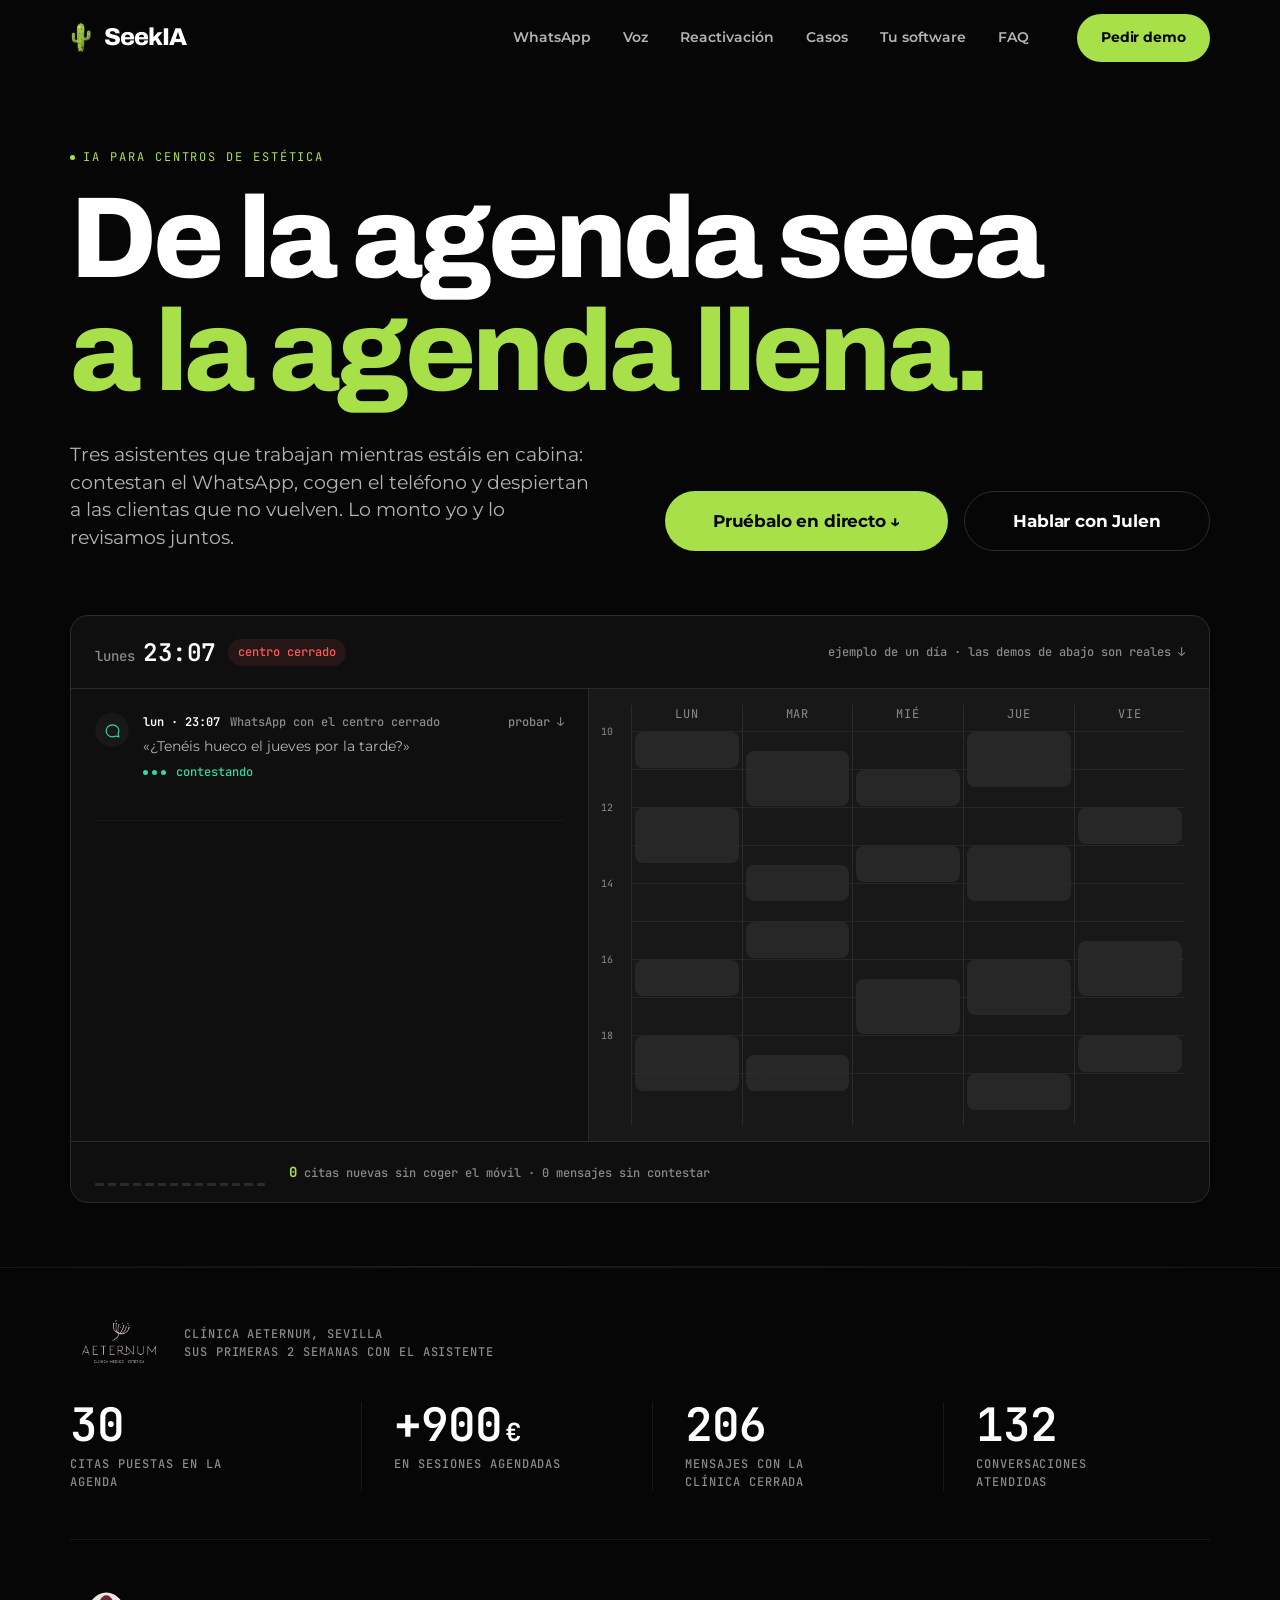
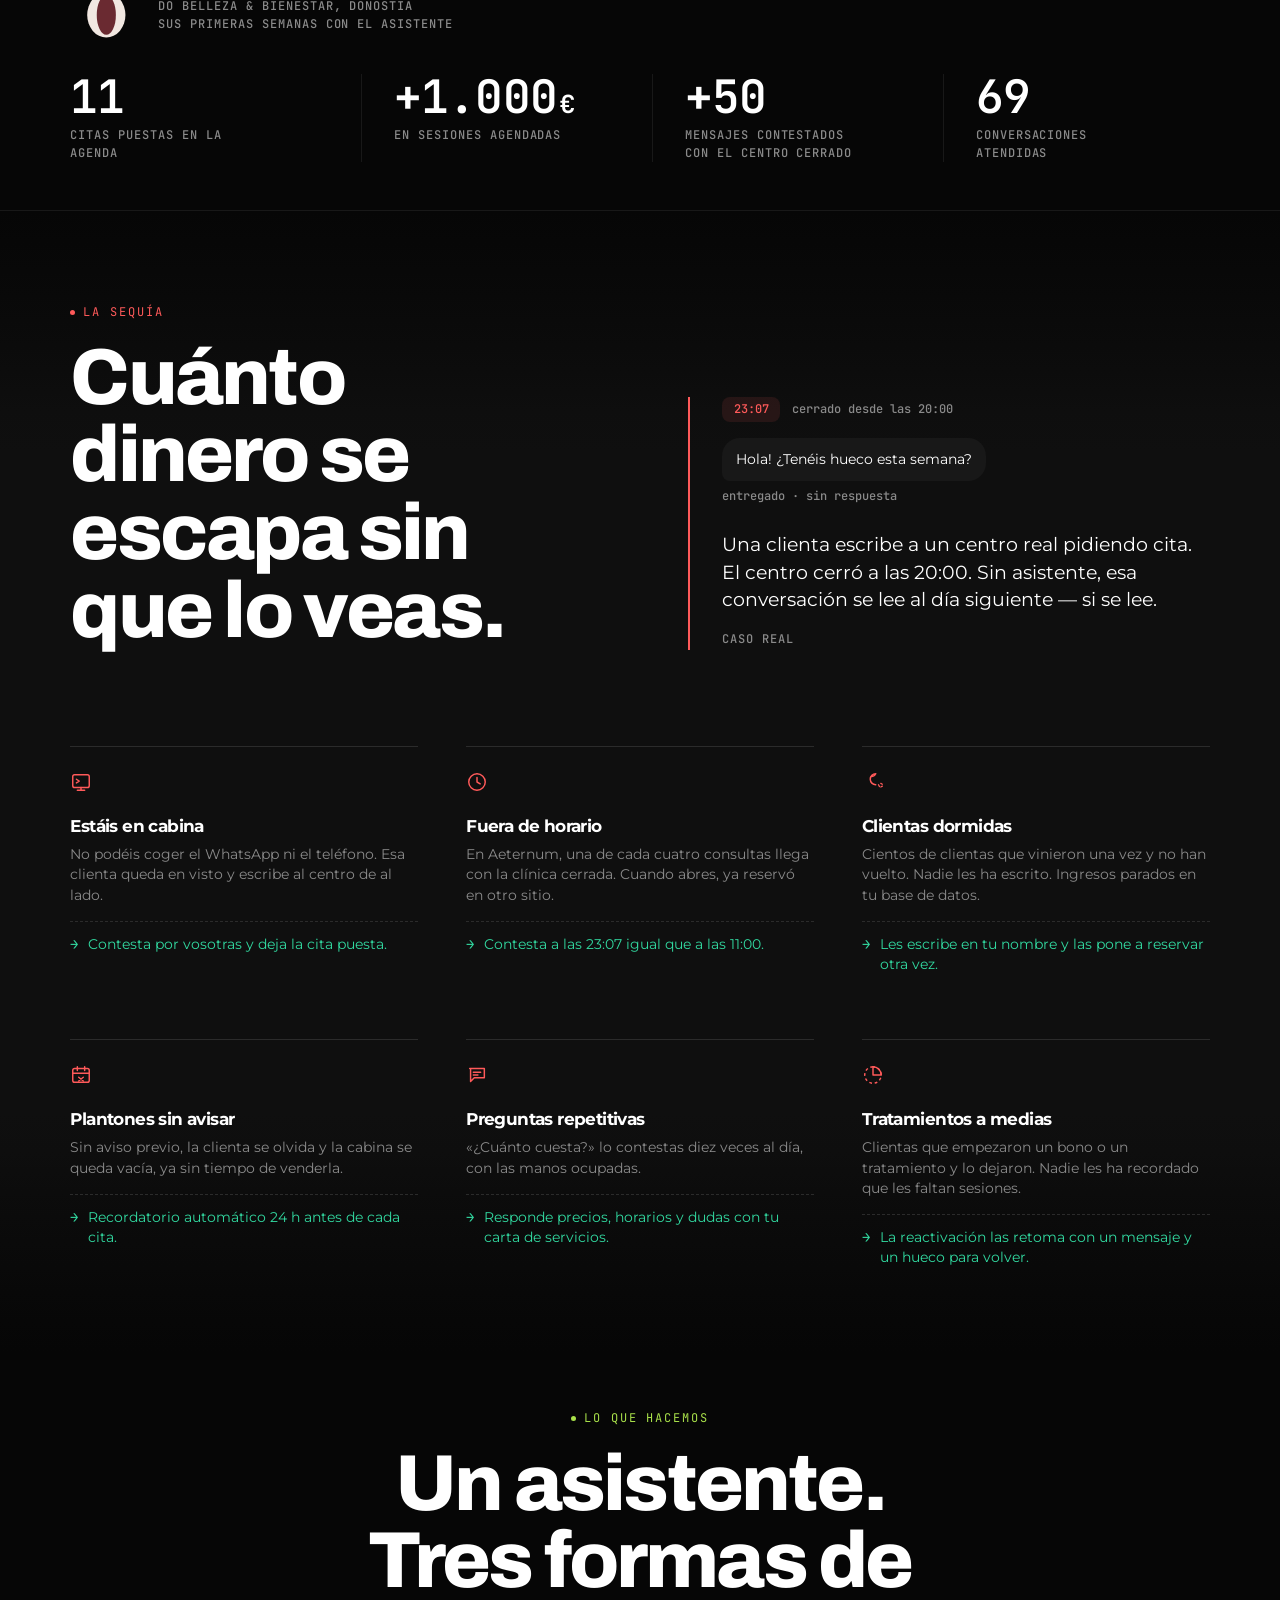
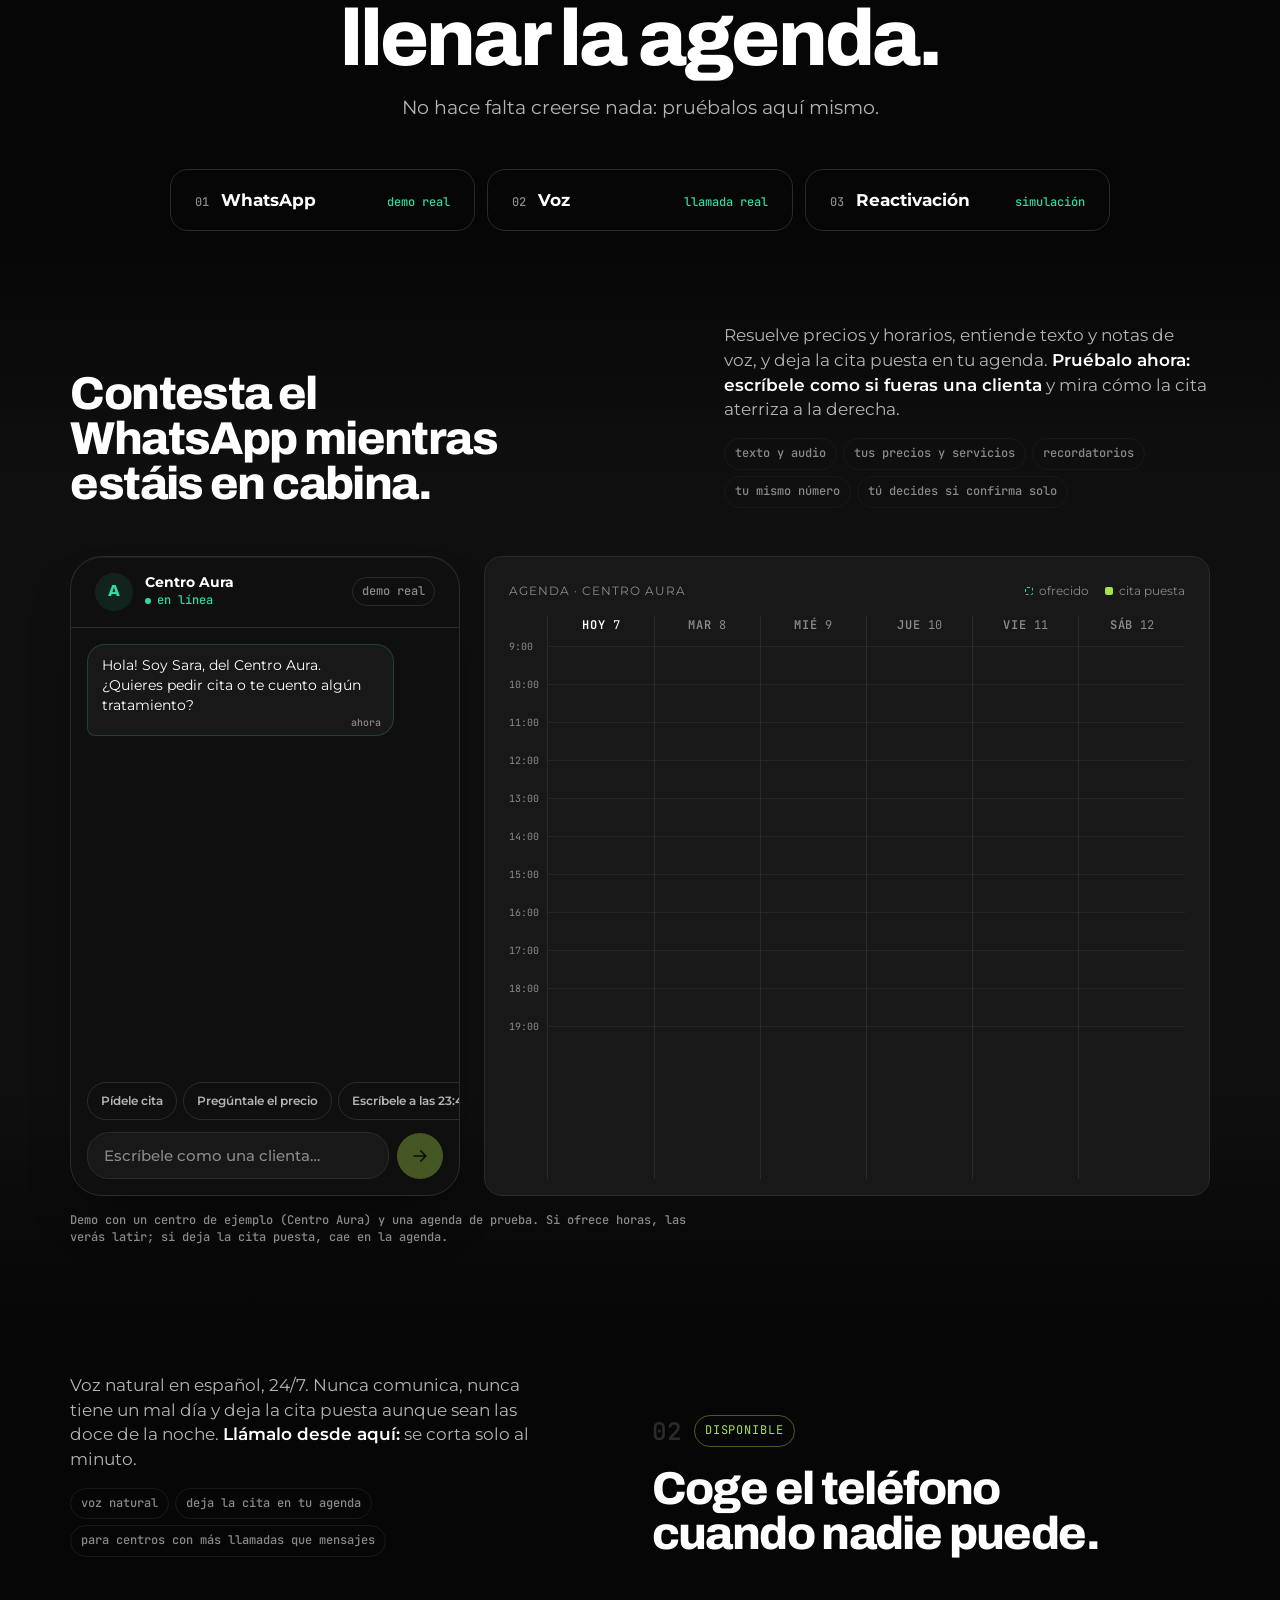
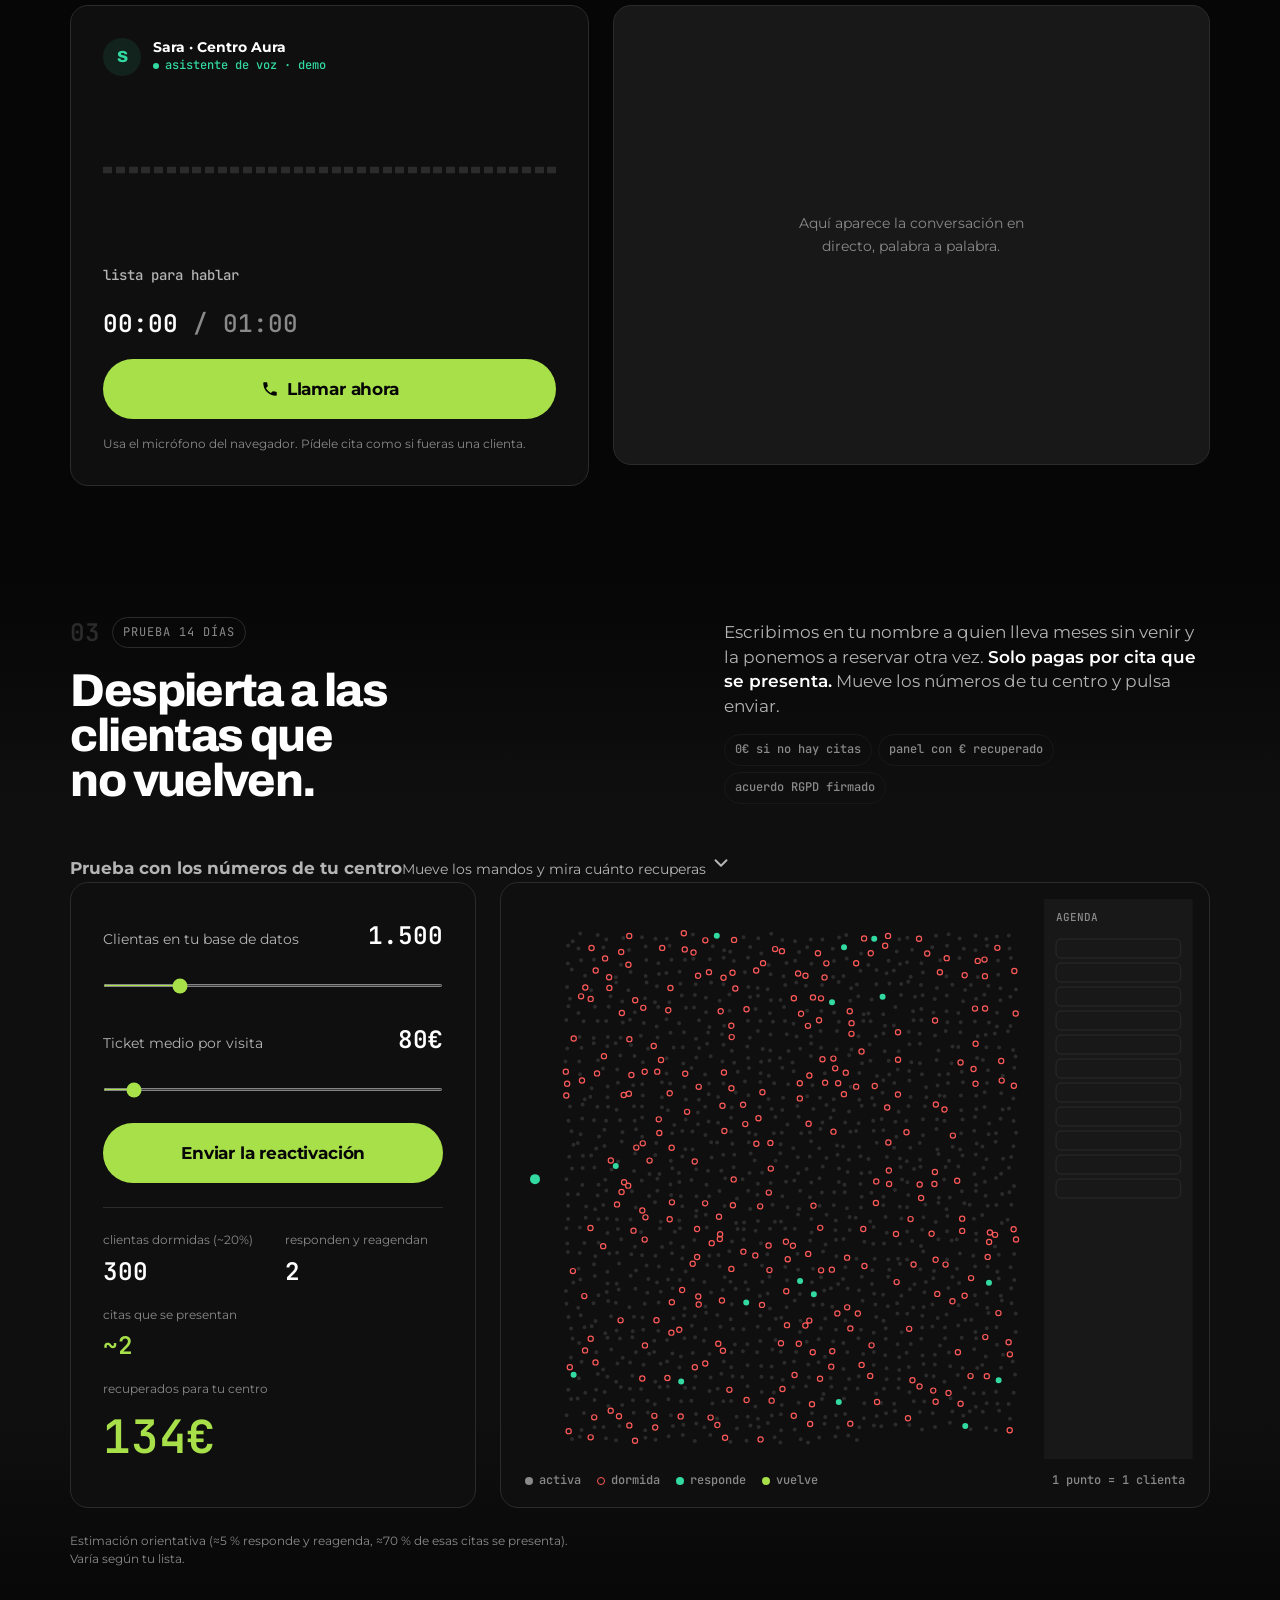
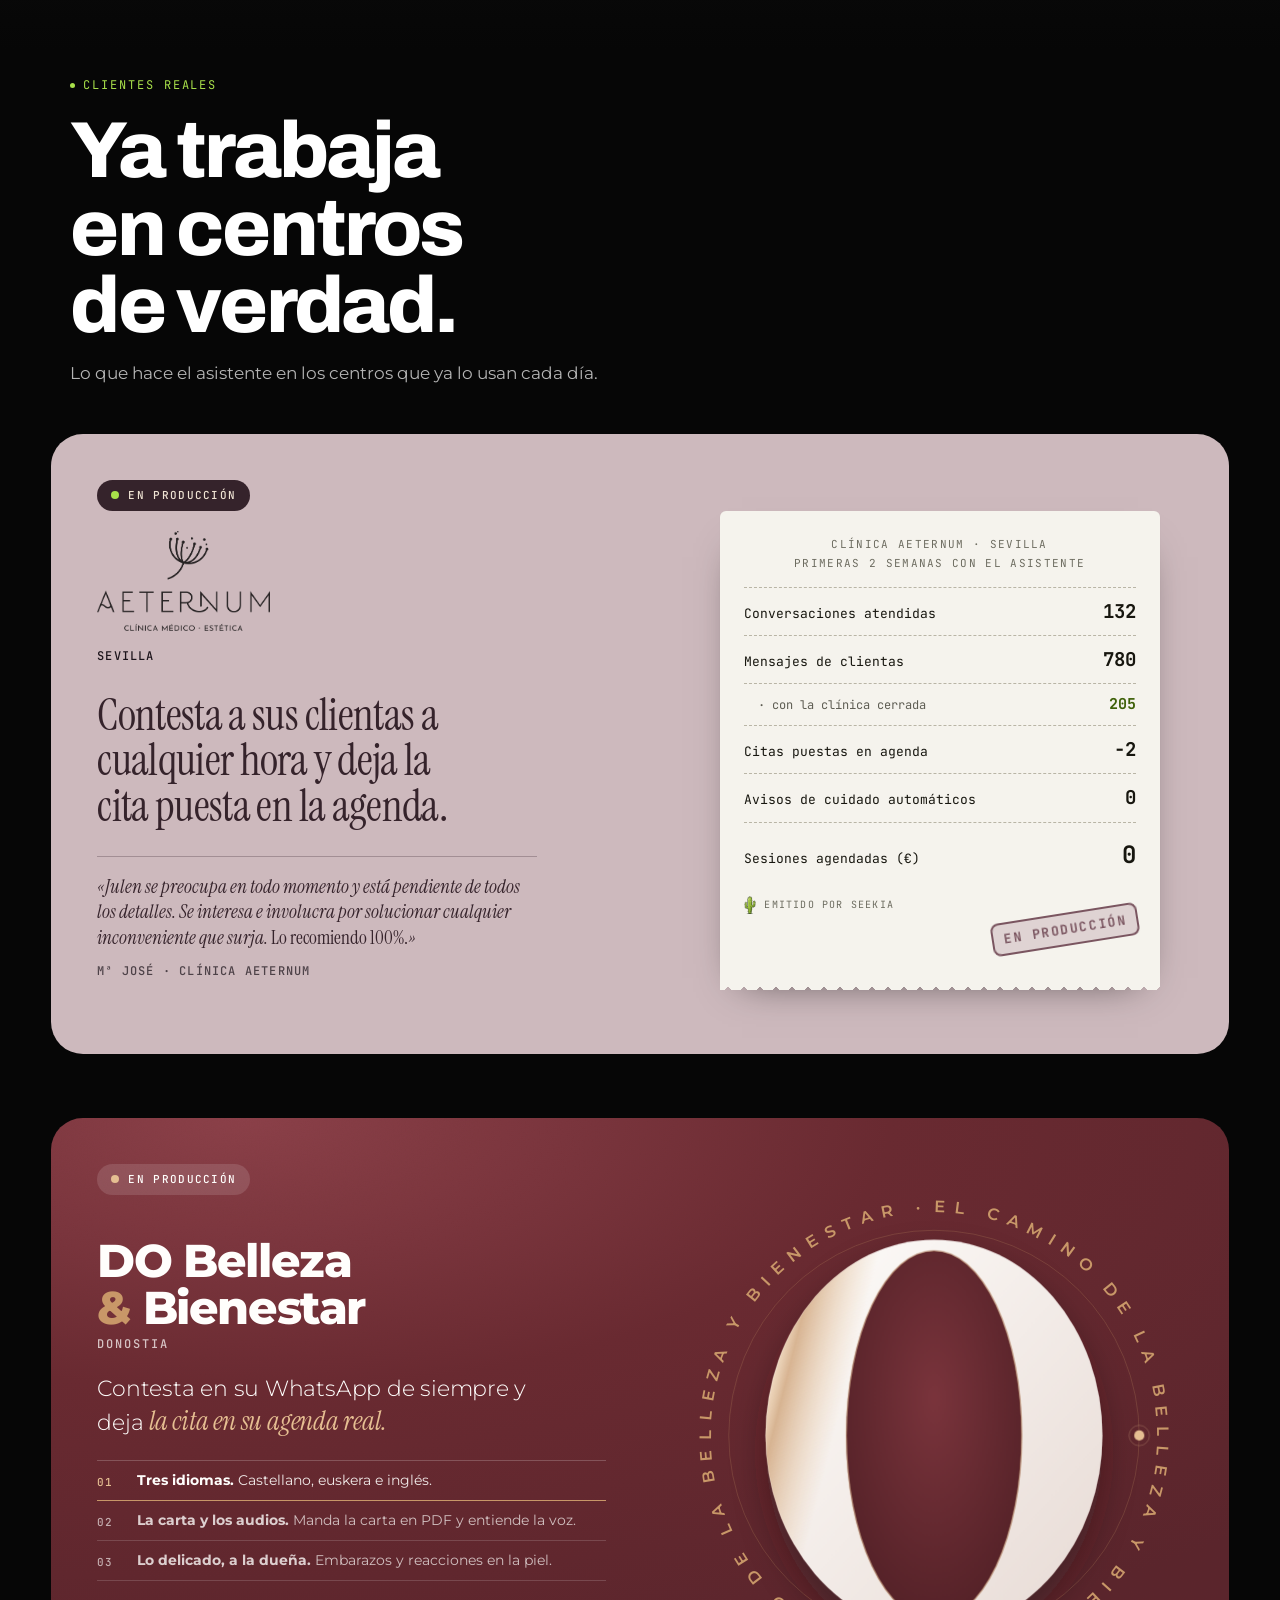
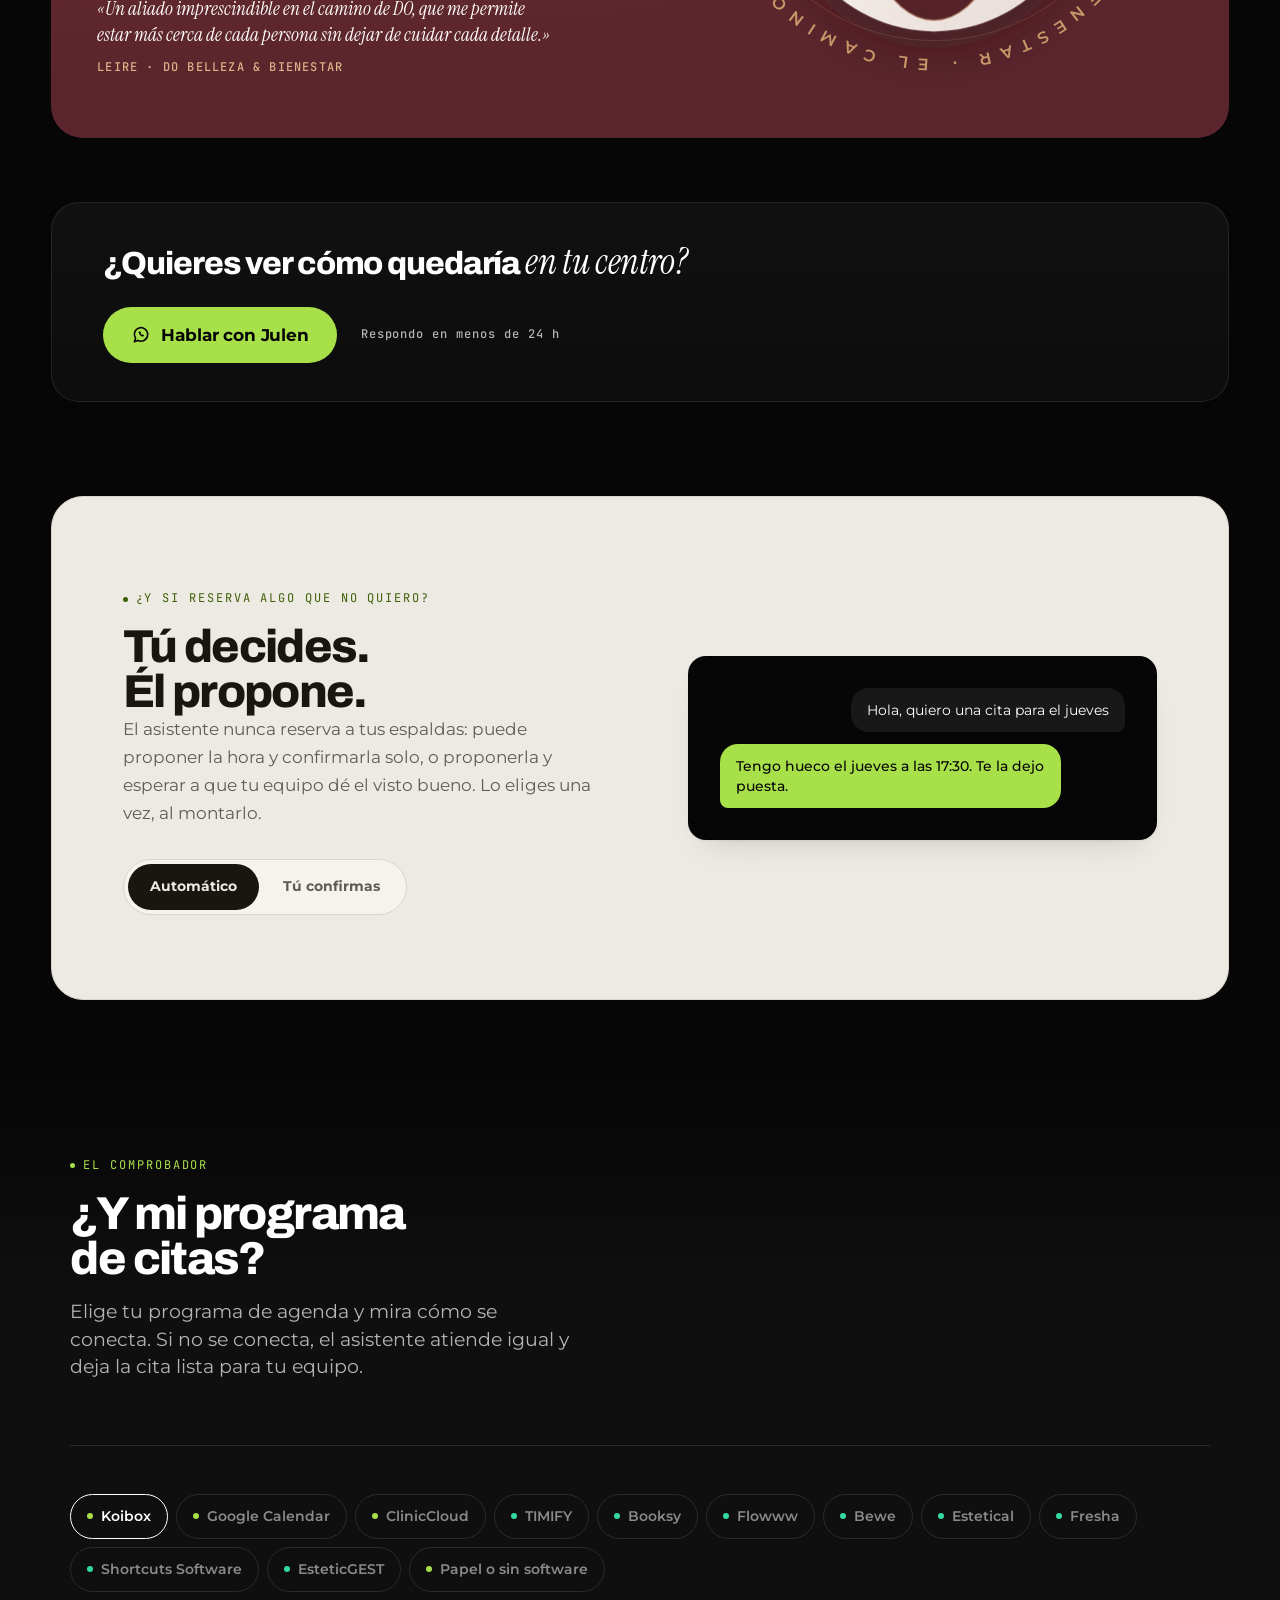
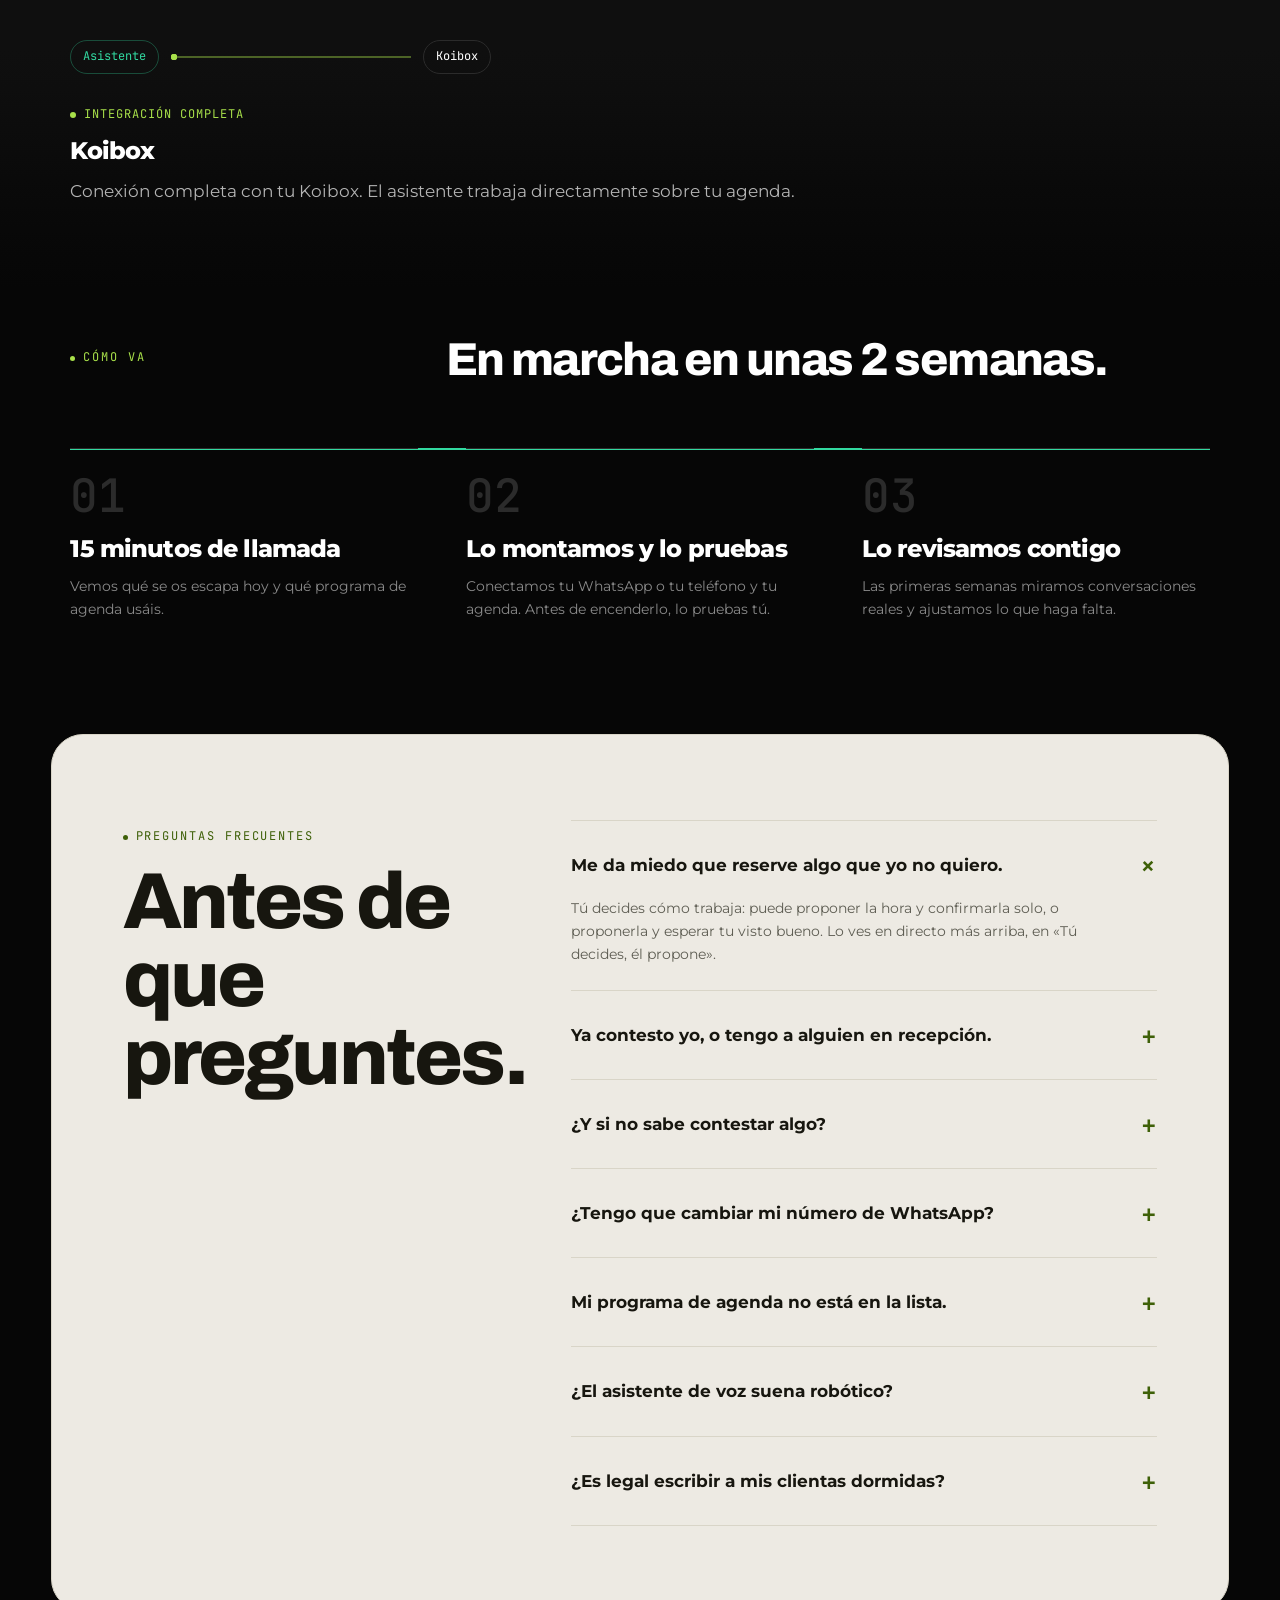
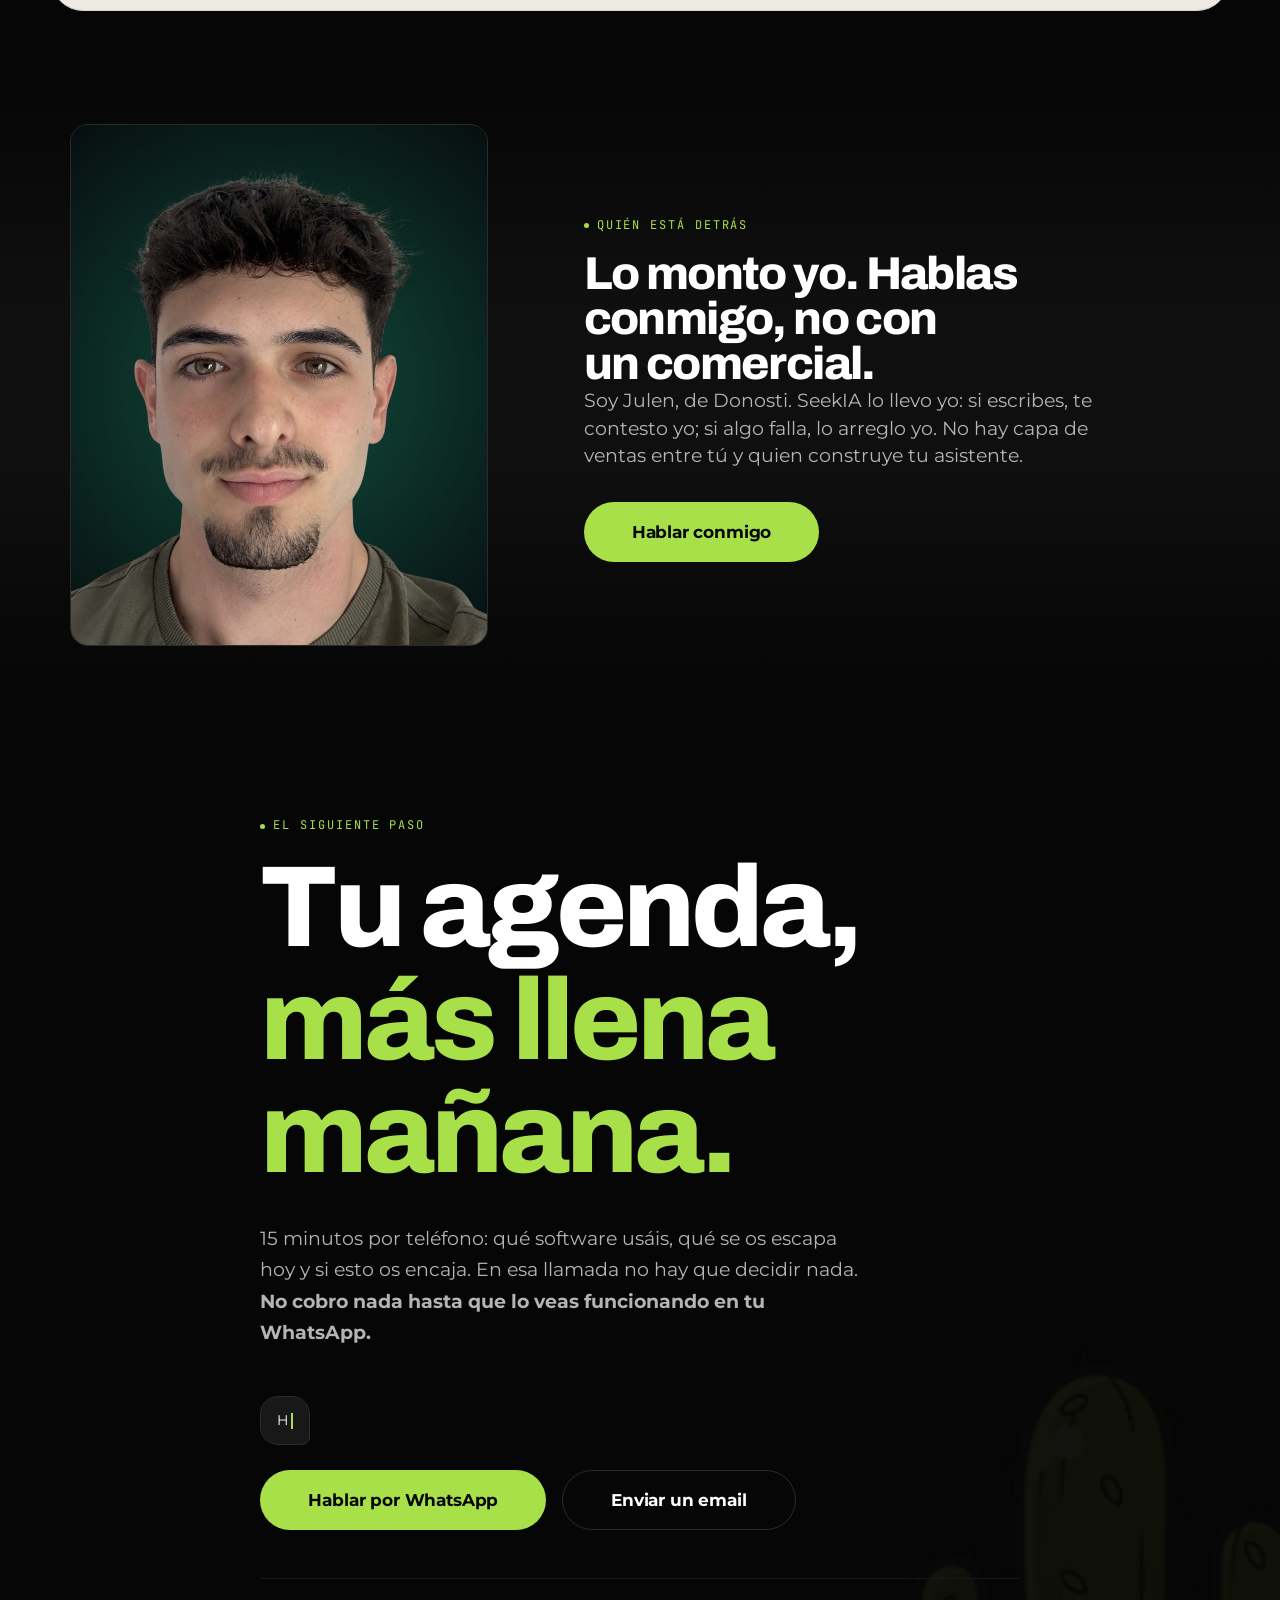
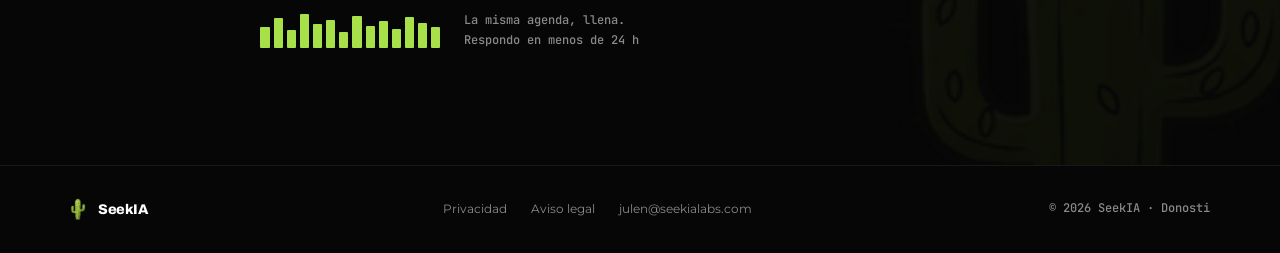
==== index.html @ 9be850c1 "Franja de prueba con dos centros (Aeternum y DO), mismo orden: citas, dinero, mensajes con el centro" ====
<!DOCTYPE html>
<html lang="es">
<head>
<meta charset="UTF-8" />
<meta name="viewport" content="width=device-width, initial-scale=1.0" />
<title>SeekIA — Asistentes de IA que te llenan la agenda | Centros de estética</title>
<meta name="description" content="Tres asistentes de IA para centros de estética: contestan el WhatsApp, cogen el teléfono y despiertan a las clientas que no vuelven. Pruébalos en directo, aquí mismo.">
<link rel="canonical" href="https://seekialabs.com/">

<link rel="icon" type="image/png" sizes="32x32" href="/assets/favicon-32.png">
<link rel="apple-touch-icon" href="/assets/favicon-180.png">
<meta name="theme-color" content="#060606">

<meta property="og:type" content="website">
<meta property="og:site_name" content="SeekIA">
<meta property="og:title" content="SeekIA — Asistentes de IA que te llenan la agenda">
<meta property="og:description" content="Contestan el WhatsApp, cogen el teléfono y despiertan a las clientas dormidas. Pruébalos en directo.">
<meta property="og:image" content="https://seekialabs.com/assets/og.png">
<meta property="og:url" content="https://seekialabs.com/">
<meta property="og:locale" content="es_ES">
<meta name="twitter:card" content="summary_large_image">

<link rel="preconnect" href="https://fonts.googleapis.com">
<link rel="preconnect" href="https://fonts.gstatic.com" crossorigin>
<link rel="preconnect" href="https://paneln8n.seekialabs.com" crossorigin>
<link href="https://fonts.googleapis.com/css2?family=Archivo:wght@800;900&family=Instrument+Serif:ital@0;1&family=Montserrat:wght@300;400;500;600;700;800&family=JetBrains+Mono:wght@400;500;600;700&display=swap" rel="stylesheet">

<link rel="stylesheet" href="css/tokens.css?v=18">
<link rel="stylesheet" href="css/base.css?v=17">
<link rel="stylesheet" href="css/secciones.css?v=18">
<link rel="stylesheet" href="css/v4.css?v=3">
<link rel="stylesheet" href="css/v5.css?v=32">

<script type="application/ld+json">
{
  "@context": "https://schema.org",
  "@type": "LocalBusiness",
  "name": "SeekIA",
  "url": "https://seekialabs.com/",
  "image": "https://seekialabs.com/assets/og.png",
  "description": "Asistentes de IA para centros de estética: contestan WhatsApp y teléfono 24/7, dejan la cita puesta en la agenda y reactivan a las clientas que no vuelven.",
  "areaServed": "ES",
  "address": { "@type": "PostalAddress", "addressLocality": "Donostia-San Sebastián", "addressCountry": "ES" },
  "email": "julen@seekialabs.com",
  "founder": { "@type": "Person", "name": "Julen Jiménez" }
}
</script>
<script type="application/ld+json">
{
  "@context": "https://schema.org",
  "@type": "FAQPage",
  "mainEntity": [
    { "@type": "Question", "name": "¿Tengo que cambiar mi número de WhatsApp?", "acceptedAnswer": { "@type": "Answer", "text": "No. El asistente se conecta a tu número actual con la API oficial de WhatsApp Business. Tus clientas te siguen escribiendo igual que siempre." } },
    { "@type": "Question", "name": "¿El asistente de voz suena robótico?", "acceptedAnswer": { "@type": "Answer", "text": "No. Usa una voz natural en español que la mayoría no distingue de una persona en los primeros segundos. Se puede probar en directo antes de decidir nada." } },
    { "@type": "Question", "name": "¿Es legal escribir a mis clientas dormidas?", "acceptedAnswer": { "@type": "Answer", "text": "Sí, siempre que ya tengan relación con el centro y consentimiento para comunicaciones. Se firma un acuerdo de tratamiento de datos conforme al RGPD y cada mensaje incluye opción de baja." } }
  ]
}
</script>
</head>
<body class="v4">
<a href="#contenido" class="skip-link">Saltar al contenido</a>

<header class="site-header" id="site-header">
  <div class="site-header__inner">
    <a href="/" class="brand">
      <img src="assets/logo-cactus.png" alt="" width="30" height="42">
      SeekIA
    </a>
    <nav class="site-nav" aria-label="Principal">
      <div class="site-nav__links">
        <a href="#atencion">WhatsApp</a>
        <a href="#voz">Voz</a>
        <a href="#reactivacion">Reactivación</a>
        <a href="#casos">Casos</a>
        <a href="#software">Tu software</a>
        <a href="#faq">FAQ</a>
      </div>
      <a href="#cierre" class="btn btn--primary btn--sm">Pedir demo</a>
      <button class="nav-toggle" id="nav-toggle" aria-label="Abrir menú" aria-expanded="false" aria-controls="mobile-nav">
        <span></span><span></span><span></span>
      </button>
    </nav>
  </div>
</header>

<nav class="mobile-nav" id="mobile-nav" aria-label="Menú móvil">
  <a href="#atencion">WhatsApp</a>
  <a href="#voz">Voz</a>
  <a href="#reactivacion">Reactivación</a>
  <a href="#casos">Casos</a>
  <a href="#software">Tu software</a>
  <a href="#faq">FAQ</a>
  <a href="#cierre" class="btn btn--primary" style="margin-top:12px;">Pedir demo</a>
</nav>

<main id="contenido">

  <!-- ============ HERO — un día en la agenda, tres formas de llenarla ============ -->
  <section class="hero hero--v4" id="inicio">
    <div class="wrap">
      <span class="eyebrow" data-reveal>IA para centros de estética</span>
      <h1 class="hero__title" data-letras>
        De la agenda seca<br><span class="text-lime">a la agenda llena.</span>
      </h1>

      <div class="hero__intro">
        <p class="hero__lead" data-reveal data-reveal-delay="2">
          Tres asistentes que trabajan mientras estáis en cabina: contestan el WhatsApp,
          cogen el teléfono y despiertan a las clientas que no vuelven.
          Lo monto yo y lo revisamos juntos.
        </p>
        <div class="hero__ctas" data-reveal data-reveal-delay="3">
          <a href="#atencion" class="btn btn--primary">Pruébalo en directo ↓</a>
          <a href="https://wa.me/34621071382?text=Hola%2C%20quiero%20pedir%20una%20demo%20de%20SeekIA" class="btn btn--ghost" rel="noopener">Hablar con Julen</a>
        </div>
      </div>

      <!-- La escena: estado final en el HTML (sin JS o con movimiento reducido se ve así, quieta).
           El JS la vacía y la anima en bucle. Es una recreación, y lo dice. -->
      <div class="dia" id="escena-dia" data-reveal data-reveal-delay="3">
        <div class="dia__barra">
          <p class="dia__reloj mono">
            <span class="dia__cuando"><b class="dia__dia">martes</b> <span class="dia__hora">14:10</span></span>
            <span class="dia__chip" data-tono="alerta">en cabina</span>
          </p>
          <p class="dia__nota mono">ejemplo de un día · las demos de abajo son reales ↓</p>
        </div>

        <div class="dia__cuerpo">
          <ol class="dia__feed">
            <li class="ev ev--wa" data-paso="1">
              <span class="ev__icono" aria-hidden="true">
                <svg viewBox="0 0 24 24" fill="none"><path d="M12 21c-4.97 0-9-3.8-9-8.5S7.03 4 12 4s9 3.8 9 8.5c0 1.6-.47 3.1-1.3 4.36L21 21l-4.4-1.2A9.3 9.3 0 0112 21z" stroke="currentColor" stroke-width="1.6" stroke-linejoin="round"/></svg>
              </span>
              <div class="ev__txt">
                <p class="ev__meta mono"><time>lun · 23:07</time> WhatsApp con el centro cerrado <a href="#atencion" class="ev__ir">probar ↓</a></p>
                <p class="ev__linea">«¿Tenéis hueco el jueves por la tarde?»</p>
                <p class="ev__escribe mono" aria-hidden="true"><i></i><i></i><i></i> contestando</p>
                <p class="ev__res mono">→ jueves 17:30 · limpieza facial · cita puesta</p>
              </div>
            </li>
            <li class="ev ev--julen" data-paso="2">
              <span class="ev__icono ev__icono--foto" aria-hidden="true"><img src="assets/julen.jpg" alt="" width="34" height="34" loading="lazy"></span>
              <div class="ev__txt">
                <p class="ev__meta mono"><time>mar · 09:00</time> Julen repasa la noche <a href="#fundador" class="ev__ir">quién ↓</a></p>
                <p class="ev__linea">Lee las conversaciones y afina una respuesta. Tú no tocas nada.</p>
                <p class="ev__res mono">→ 1 ajuste · 0 errores</p>
              </div>
            </li>
            <li class="ev ev--react" data-paso="3">
              <span class="ev__icono" aria-hidden="true">
                <svg viewBox="0 0 24 24" fill="none"><path d="M4 12a8 8 0 1014-5.3M18 3v4h-4" stroke="currentColor" stroke-width="1.6" stroke-linecap="round" stroke-linejoin="round"/></svg>
              </span>
              <div class="ev__txt">
                <p class="ev__meta mono"><time>mar · 11:30</time> Reactivación <a href="#reactivacion" class="ev__ir">simular ↓</a></p>
                <p class="ev__linea">«Laura, hace 4 meses que no te vemos…» — «¡Sí! ¿El viernes a las 11?»</p>
                <p class="ev__escribe mono" aria-hidden="true"><i></i><i></i><i></i> Laura escribe</p>
                <p class="ev__res mono">→ viernes 11:00 · Laura vuelve</p>
              </div>
            </li>
            <li class="ev ev--voz" data-paso="4">
              <span class="ev__icono" aria-hidden="true">
                <svg viewBox="0 0 24 24" fill="none"><path d="M6.6 10.8c1.4 2.8 3.8 5.1 6.6 6.6l2.2-2.2c.3-.3.7-.4 1-.2 1.1.4 2.3.6 3.6.6.6 0 1 .4 1 1V20c0 .6-.4 1-1 1C10.6 21 3 13.4 3 4c0-.6.4-1 1-1h3.4c.6 0 1 .4 1 1 0 1.2.2 2.4.6 3.6.1.4 0 .8-.2 1L6.6 10.8z" stroke="currentColor" stroke-width="1.5" stroke-linejoin="round"/></svg>
              </span>
              <div class="ev__txt">
                <p class="ev__meta mono"><time>mar · 14:10</time> Llamada mientras estáis en cabina <a href="#voz" class="ev__ir">llamar ↓</a></p>
                <p class="ev__linea">Contesta al segundo tono, con voz natural.</p>
                <p class="ev__escribe ev__escribe--voz mono" aria-hidden="true"><i></i><i></i><i></i><i></i><i></i><i></i><i></i> en llamada</p>
                <p class="ev__res mono">→ miércoles 18:00 · manicura · cita puesta</p>
              </div>
            </li>
          </ol>

          <div class="dia__agenda" aria-hidden="true">
            <div class="dia__cols">
              <div class="dia__horas">
                <span style="grid-row:1">10</span><span style="grid-row:5">12</span><span style="grid-row:9">14</span><span style="grid-row:13">16</span><span style="grid-row:17">18</span>
              </div>
              <div class="dia__col dia__col--pronto"><p class="dia__d">lun</p><div class="dia__c">
                <i class="b" style="grid-row:1/span 2"></i><i class="b" style="grid-row:5/span 3"></i><i class="b" style="grid-row:13/span 2"></i><i class="b" style="grid-row:17/span 3"></i>
              </div></div>
              <div class="dia__col dia__col--pronto"><p class="dia__d">mar</p><div class="dia__c">
                <i class="b" style="grid-row:2/span 3"></i><i class="b" style="grid-row:8/span 2"></i><i class="b" style="grid-row:11/span 2"></i><i class="b" style="grid-row:18/span 2"></i>
              </div></div>
              <div class="dia__col"><p class="dia__d">mié</p><div class="dia__c">
                <i class="b" style="grid-row:3/span 2"></i><i class="b" style="grid-row:7/span 2"></i><i class="b" style="grid-row:14/span 3"></i>
                <i class="b b--cita" data-paso="4" style="grid-row:17/span 2"><span>18:00</span></i>
              </div></div>
              <div class="dia__col"><p class="dia__d">jue</p><div class="dia__c">
                <i class="b" style="grid-row:1/span 3"></i><i class="b" style="grid-row:7/span 3"></i><i class="b" style="grid-row:13/span 3"></i><i class="b" style="grid-row:19/span 2"></i>
                <i class="b b--cita" data-paso="1" style="grid-row:16/span 2"><span>17:30</span></i>
              </div></div>
              <div class="dia__col"><p class="dia__d">vie</p><div class="dia__c">
                <i class="b" style="grid-row:5/span 2"></i><i class="b" style="grid-row:12/span 3"></i><i class="b" style="grid-row:17/span 2"></i>
                <i class="b b--cita" data-paso="3" style="grid-row:3/span 2"><span>11:00</span></i>
              </div></div>
            </div>
          </div>
        </div>

        <div class="dia__pie">
          <div class="barras dia__barras" aria-hidden="true">
            <span class="on" style="height:58%"></span><span class="on" style="height:84%"></span><span class="on" style="height:47%"></span>
            <span class="on" style="height:96%"></span><span class="on" style="height:69%"></span><span class="on" style="height:80%"></span>
            <span class="on" style="height:52%"></span><span class="on" style="height:90%"></span><span class="on" style="height:64%"></span>
            <span class="on" style="height:76%"></span><span class="on" style="height:55%"></span><span class="on" style="height:88%"></span>
            <span class="on" style="height:71%"></span><span class="on" style="height:60%"></span>
          </div>
          <p class="dia__total mono"><b class="dia__n">3</b> citas nuevas sin coger el móvil · 0 mensajes sin contestar</p>
        </div>
      </div>
    </div>
  </section>

  <!-- ============ FRANJA DE REGISTRO ============
       Dos centros, mismo orden: citas · dinero agendado · mensajes con el centro cerrado · conversaciones. Solo cifras absolutas. -->
  <section class="registro" aria-label="Resultados reales de dos centros clientes">
    <div class="wrap" data-reveal>
      <div class="registro__fila">
        <div class="registro__quien">
          <img src="assets/aeternum-logo.png" alt="Aeternum Clínica Médico-Estética" width="72" height="40">
          <p class="mono">Clínica Aeternum, Sevilla<br>sus primeras 2 semanas con el asistente</p>
        </div>
        <div class="registro__row registro__row--4">
          <div class="registro__item">
            <span class="registro__value mono"><span data-contar="30">30</span></span>
            <span class="registro__label mono">citas puestas en la agenda</span>
          </div>
          <div class="registro__item">
            <span class="registro__value mono">+<span data-contar="900">900</span><small class="eur">€</small></span>
            <span class="registro__label mono">en sesiones agendadas</span>
          </div>
          <div class="registro__item">
            <span class="registro__value mono"><span data-contar="206">206</span></span>
            <span class="registro__label mono">mensajes con la clínica cerrada</span>
          </div>
          <div class="registro__item">
            <span class="registro__value mono"><span data-contar="132">132</span></span>
            <span class="registro__label mono">conversaciones atendidas</span>
          </div>
        </div>
      </div>
      <div class="registro__fila">
        <div class="registro__quien">
          <span class="registro__logo"><svg viewBox="0 0 90 96" aria-hidden="true" focusable="false"><ellipse cx="45" cy="48" rx="34" ry="40" fill="#F1E7E1"/><ellipse cx="45" cy="48" rx="17" ry="35" fill="#6A2A31"/></svg></span>
          <p class="mono">DO Belleza &amp; Bienestar, Donostia<br>sus primeras semanas con el asistente</p>
        </div>
        <div class="registro__row registro__row--4">
          <div class="registro__item">
            <span class="registro__value mono"><span data-contar="11">11</span></span>
            <span class="registro__label mono">citas puestas en la agenda</span>
          </div>
          <div class="registro__item">
            <span class="registro__value mono">+<span data-contar="1000">1.000</span><small class="eur">€</small></span>
            <span class="registro__label mono">en sesiones agendadas</span>
          </div>
          <div class="registro__item">
            <span class="registro__value mono">+<span data-contar="50">50</span></span>
            <span class="registro__label mono">mensajes contestados con el centro cerrado</span>
          </div>
          <div class="registro__item">
            <span class="registro__value mono"><span data-contar="69">69</span></span>
            <span class="registro__label mono">conversaciones atendidas</span>
          </div>
        </div>
      </div>
    </div>
  </section>

  <!-- ============ LA SEQUÍA — el punto más seco (molde: split) ============ -->
  <section class="sequia section" id="sequia">
    <div class="wrap">
      <div class="sequia__grid-top">
        <div>
          <span class="eyebrow eyebrow--alert" data-reveal>La sequía</span>
          <h2 class="sequia__title" data-reveal data-reveal-delay="1">
            Cuánto dinero se escapa sin que lo veas.
          </h2>
        </div>

        <blockquote class="sequia__case caso23" id="caso23" data-reveal data-reveal-delay="2">
          <p class="caso23__reloj mono" aria-hidden="true"><span class="caso23__hora">23:07</span><span class="caso23__cerrado">cerrado desde las 20:00</span></p>
          <div class="caso23__msg" aria-hidden="true">
            <span class="caso23__burbuja">Hola! ¿Tenéis hueco esta semana?</span>
            <span class="caso23__visto mono">entregado · sin respuesta</span>
          </div>
          <p>Una clienta escribe a un centro real pidiendo cita. El centro cerró a las 20:00.
          Sin asistente, esa conversación se lee al día siguiente — si se lee.</p>
          <footer class="mono">caso real</footer>
        </blockquote>
      </div>

      <div class="sequia__grid">
        <article class="sequia__card" data-reveal>
          <svg class="sequia__icon" viewBox="0 0 24 24" fill="none" aria-hidden="true"><rect x="3" y="4" width="18" height="14" rx="2" stroke="currentColor" stroke-width="1.6"/><path d="M8 21h8M12 18v3" stroke="currentColor" stroke-width="1.6" stroke-linecap="round"/><path d="M7 9l3 2-3 2" stroke="currentColor" stroke-width="1.6" stroke-linecap="round" stroke-linejoin="round"/></svg>
          <h3>Estáis en cabina</h3>
          <p>No podéis coger el WhatsApp ni el teléfono. Esa clienta queda en visto y escribe al centro de al lado.</p>
          <p class="sequia__sol">Contesta por vosotras y deja la cita puesta.</p>
        </article>
        <article class="sequia__card" data-reveal data-reveal-delay="1">
          <svg class="sequia__icon" viewBox="0 0 24 24" fill="none" aria-hidden="true"><circle cx="12" cy="12" r="9" stroke="currentColor" stroke-width="1.6"/><path d="M12 7v5l3.5 2" stroke="currentColor" stroke-width="1.6" stroke-linecap="round" stroke-linejoin="round"/></svg>
          <h3>Fuera de horario</h3>
          <p>En Aeternum, una de cada cuatro consultas llega con la clínica cerrada. Cuando abres, ya reservó en otro sitio.</p>
          <p class="sequia__sol">Contesta a las 23:07 igual que a las 11:00.</p>
        </article>
        <article class="sequia__card" data-reveal data-reveal-delay="2">
          <svg class="sequia__icon" viewBox="0 0 24 24" fill="none" aria-hidden="true"><path d="M15 3a6 6 0 100 12 6 6 0 01-6-6c0-1 .2-2 .6-2.8A6 6 0 0015 3z" stroke="currentColor" stroke-width="1.6" stroke-linejoin="round"/><path d="M18 15l1 2M20.5 13.5l1.7 1M20.5 17.5l1.7-1" stroke="currentColor" stroke-width="1.4" stroke-linecap="round"/></svg>
          <h3>Clientas dormidas</h3>
          <p>Cientos de clientas que vinieron una vez y no han vuelto. Nadie les ha escrito. Ingresos parados en tu base de datos.</p>
          <p class="sequia__sol">Les escribe en tu nombre y las pone a reservar otra vez.</p>
        </article>
        <article class="sequia__card" data-reveal>
          <svg class="sequia__icon" viewBox="0 0 24 24" fill="none" aria-hidden="true"><rect x="3" y="5" width="18" height="15" rx="2" stroke="currentColor" stroke-width="1.6"/><path d="M3 10h18M8 3v4M16 3v4" stroke="currentColor" stroke-width="1.6" stroke-linecap="round"/><path d="M9.5 14.5l5 4M14.5 14.5l-5 4" stroke="currentColor" stroke-width="1.6" stroke-linecap="round"/></svg>
          <h3>Plantones sin avisar</h3>
          <p>Sin aviso previo, la clienta se olvida y la cabina se queda vacía, ya sin tiempo de venderla.</p>
          <p class="sequia__sol">Recordatorio automático 24 h antes de cada cita.</p>
        </article>
        <article class="sequia__card" data-reveal data-reveal-delay="1">
          <svg class="sequia__icon" viewBox="0 0 24 24" fill="none" aria-hidden="true"><path d="M4 5h16v10H9l-4 4V5z" stroke="currentColor" stroke-width="1.6" stroke-linejoin="round"/><path d="M8 9h8M8 12h5" stroke="currentColor" stroke-width="1.6" stroke-linecap="round"/></svg>
          <h3>Preguntas repetitivas</h3>
          <p>«¿Cuánto cuesta?» lo contestas diez veces al día, con las manos ocupadas.</p>
          <p class="sequia__sol">Responde precios, horarios y dudas con tu carta de servicios.</p>
        </article>
        <article class="sequia__card" data-reveal data-reveal-delay="2">
          <svg class="sequia__icon" viewBox="0 0 24 24" fill="none" aria-hidden="true"><path d="M12 3a9 9 0 100 18 9 9 0 000-18z" stroke="currentColor" stroke-width="1.6" stroke-dasharray="3 3"/><path d="M12 3a9 9 0 019 9h-9V3z" stroke="currentColor" stroke-width="1.6" stroke-linejoin="round"/></svg>
          <h3>Tratamientos a medias</h3>
          <p>Clientas que empezaron un bono o un tratamiento y lo dejaron. Nadie les ha recordado que les faltan sesiones.</p>
          <p class="sequia__sol">La reactivación las retoma con un mensaje y un hueco para volver.</p>
        </article>
      </div>
    </div>
  </section>

  <!-- ============ SERVICIOS — tres escenarios, cada uno con su prueba ============ -->
  <section class="servicios servicios--v4 section section--tight" id="servicios">
    <div class="wrap">
      <div class="head head--center">
        <span class="eyebrow" data-reveal>Lo que hacemos</span>
        <h2 class="t-h1" data-reveal data-reveal-delay="1">Un asistente. Tres formas de llenar la agenda.</h2>
        <p class="lead" data-reveal data-reveal-delay="2">No hace falta creerse nada: pruébalos aquí mismo.</p>
      </div>
      <nav class="indice" aria-label="Los tres servicios" data-reveal data-reveal-delay="2">
        <a href="#atencion" class="indice__item"><span class="mono">01</span> WhatsApp <em class="mono">demo real</em></a>
        <a href="#voz" class="indice__item"><span class="mono">02</span> Voz <em class="mono">llamada real</em></a>
        <a href="#reactivacion" class="indice__item"><span class="mono">03</span> Reactivación <em class="mono">simulación</em></a>
      </nav>
    </div>
  </section>

  <!-- ============ 01 · ATENCIÓN (WhatsApp) — demo REAL ============ -->
  <section class="escenario section" id="atencion">
    <div class="wrap">
      <div class="escenario__cab">
        <div>
          <p class="escenario__marca" data-reveal><span class="escenario__num mono">01</span><span class="insignia insignia--lima">En producción real</span></p>
          <h2 class="escenario__titulo" data-reveal data-reveal-delay="1">Contesta el WhatsApp mientras estáis en cabina.</h2>
        </div>
        <div class="escenario__txt" data-reveal data-reveal-delay="2">
          <p>Resuelve precios y horarios, entiende texto y notas de voz, y deja la cita puesta en tu agenda. <strong>Pruébalo ahora: escríbele como si fueras una clienta</strong> y mira cómo la cita aterriza a la derecha.</p>
          <ul class="escenario__rasgos mono">
            <li>texto y audio</li><li>tus precios y servicios</li><li>recordatorios</li><li>tu mismo número</li><li>tú decides si confirma solo</li>
          </ul>
        </div>
      </div>

      <div class="atencion" id="atencion-demo" data-reveal data-reveal-delay="2">
        <div class="movil" role="group" aria-label="Chat de prueba con el asistente de Centro Aura">
          <div class="movil__cab">
            <span class="movil__avatar" aria-hidden="true">A</span>
            <div class="movil__quien">
              <p class="movil__nombre">Centro Aura</p>
              <p class="movil__estado mono" id="atencion-estado" data-estado="linea">en línea</p>
            </div>
            <span class="movil__demo mono">demo real</span>
          </div>
          <div class="movil__msgs" id="atencion-msgs" role="log" aria-live="polite" aria-label="Conversación">
            <div class="burbuja burbuja--bot">Hola! Soy Sara, del Centro Aura. ¿Quieres pedir cita o te cuento algún tratamiento?<span class="burbuja__hora mono">ahora</span></div>
          </div>
          <div class="movil__chips" id="atencion-chips">
            <button type="button" class="chip" data-prompt="Hola, quiero pedir cita para mañana por la tarde, ¿qué horas tenéis libres?">Pídele cita</button>
            <button type="button" class="chip" data-prompt="¿Cuánto cuesta una limpieza facial?">Pregúntale el precio</button>
            <button type="button" class="chip" data-prompt="Perdona que escriba tan tarde, ¿tenéis hueco este fin de semana?">Escríbele a las 23:40</button>
          </div>
          <form class="movil__form" id="atencion-form" autocomplete="off">
            <label class="sr-only" for="atencion-input">Tu mensaje</label>
            <textarea id="atencion-input" rows="1" placeholder="Escríbele como una clienta…" maxlength="500"></textarea>
            <button type="submit" class="movil__enviar" aria-label="Enviar mensaje">
              <svg viewBox="0 0 24 24" fill="none" aria-hidden="true"><path d="M5 12h13M13 6l6 6-6 6" stroke="currentColor" stroke-width="2" stroke-linecap="round" stroke-linejoin="round"/></svg>
            </button>
          </form>
        </div>

        <div class="semana" id="atencion-agenda" role="region" aria-label="Agenda de prueba de Centro Aura">
          <!-- la pinta agenda.js con los días reales de esta semana -->
        </div>
      </div>
      <p class="escenario__nota mono">Demo con un centro de ejemplo (Centro Aura) y una agenda de prueba. Si ofrece horas, las verás latir; si deja la cita puesta, cae en la agenda.</p>
    </div>
  </section>

  <!-- ============ 02 · VOZ — llamada REAL ============ -->
  <section class="escenario escenario--voz section" id="voz">
    <div class="wrap">
      <div class="escenario__cab escenario__cab--der">
        <div>
          <p class="escenario__marca" data-reveal><span class="escenario__num mono">02</span><span class="insignia insignia--lima">Disponible</span></p>
          <h2 class="escenario__titulo" data-reveal data-reveal-delay="1">Coge el teléfono cuando nadie puede.</h2>
        </div>
        <div class="escenario__txt" data-reveal data-reveal-delay="2">
          <p>Voz natural en español, 24/7. Nunca comunica, nunca tiene un mal día y deja la cita puesta aunque sean las doce de la noche. <strong>Llámalo desde aquí:</strong> se corta solo al minuto.</p>
          <ul class="escenario__rasgos mono">
            <li>voz natural</li><li>deja la cita en tu agenda</li><li>para centros con más llamadas que mensajes</li>
          </ul>
        </div>
      </div>

      <div class="llamada" id="llamada" data-estado="reposo" data-reveal data-reveal-delay="2">
        <div class="llamada__panel">
          <div class="llamada__quien">
            <span class="movil__avatar" aria-hidden="true">S</span>
            <div>
              <p class="movil__nombre">Sara · Centro Aura</p>
              <p class="movil__estado mono">asistente de voz · demo</p>
            </div>
          </div>
          <div class="llamada__onda" id="llamada-onda" aria-hidden="true"></div>
          <p class="llamada__estado mono" id="llamada-estado" aria-live="polite">lista para hablar</p>
          <p class="llamada__tiempo mono"><span id="llamada-tiempo">00:00</span> <span class="llamada__max">/ 01:00</span></p>
          <button class="btn btn--primary llamada__boton" id="llamada-boton" type="button">
            <svg width="18" height="18" viewBox="0 0 24 24" fill="none" aria-hidden="true"><path d="M6.6 10.8c1.4 2.8 3.8 5.1 6.6 6.6l2.2-2.2c.3-.3.7-.4 1-.2 1.1.4 2.3.6 3.6.6.6 0 1 .4 1 1V20c0 .6-.4 1-1 1C10.6 21 3 13.4 3 4c0-.6.4-1 1-1h3.4c.6 0 1 .4 1 1 0 1.2.2 2.4.6 3.6.1.4 0 .8-.2 1L6.6 10.8z" fill="currentColor"/></svg>
            <span class="llamada__boton-txt">Llamar ahora</span>
          </button>
          <p class="llamada__nota">Usa el micrófono del navegador. Pídele cita como si fueras una clienta.</p>
        </div>
        <div class="llamada__lado">
          <div class="llamada__trans" id="llamada-trans" role="log" aria-live="polite" aria-label="Transcripción de la llamada">
            <p class="llamada__vacio">Aquí aparece la conversación en directo, palabra a palabra.</p>
          </div>
          <div class="ticket" id="llamada-ticket" hidden>
            <span class="ticket__et mono">cita puesta por teléfono</span>
            <p class="ticket__cuando" id="llamada-ticket-cuando"></p>
          </div>
        </div>
      </div>
    </div>
  </section>

  <!-- ============ 03 · REACTIVACIÓN — simulación con las cuentas de siempre ============ -->
  <section class="escenario escenario--react section" id="reactivacion">
    <div class="wrap">
      <div class="escenario__cab">
        <div>
          <p class="escenario__marca" data-reveal><span class="escenario__num mono">03</span><span class="insignia">Prueba 14 días</span></p>
          <h2 class="escenario__titulo" data-reveal data-reveal-delay="1">Despierta a las clientas que no vuelven.</h2>
        </div>
        <div class="escenario__txt" data-reveal data-reveal-delay="2">
          <p>Escribimos en tu nombre a quien lleva meses sin venir y la ponemos a reservar otra vez. <strong>Solo pagas por cita que se presenta.</strong> Mueve los números de tu centro y pulsa enviar.</p>
          <ul class="escenario__rasgos mono">
            <li>0€ si no hay citas</li><li>panel con € recuperado</li><li>acuerdo RGPD firmado</li>
          </ul>
        </div>
      </div>

      <button class="reactivar__abrir" id="reactivar-abrir" type="button" aria-expanded="false" aria-controls="reactivar">
        <span class="reactivar__abrir-txt"><b>Prueba con los números de tu centro</b><small>Mueve los mandos y mira cuánto recuperas</small></span>
        <svg class="reactivar__flecha" width="22" height="22" viewBox="0 0 24 24" fill="none" aria-hidden="true"><path d="M6 9l6 6 6-6" stroke="currentColor" stroke-width="2.2" stroke-linecap="round" stroke-linejoin="round"/></svg>
      </button>

      <div class="reactivar" id="reactivar" data-reveal data-reveal-delay="2">
        <div class="reactivar__mandos">
          <div class="calculadora__field">
            <div class="calculadora__field-head">
              <label for="r-clientas">Clientas en tu base de datos</label>
              <span class="mono calculadora__field-value" id="r-clientas-out">1.500</span>
            </div>
            <input type="range" id="r-clientas" min="300" max="6000" step="100" value="1500">
          </div>
          <div class="calculadora__field">
            <div class="calculadora__field-head">
              <label for="r-ticket">Ticket medio por visita</label>
              <span class="mono calculadora__field-value" id="r-ticket-out">80€</span>
            </div>
            <input type="range" id="r-ticket" min="40" max="600" step="10" value="80">
          </div>
          <button class="btn btn--primary reactivar__boton" id="reactivar-boton" type="button">Enviar la reactivación</button>
          <dl class="reactivar__cuenta">
            <div><dt>clientas dormidas (~20%)</dt><dd class="mono" id="r-dormidas">300</dd></div>
            <div><dt>responden y reagendan</dt><dd class="mono" id="r-responden">15</dd></div>
            <div><dt>citas que se presentan</dt><dd class="mono reactivar__lima" id="r-citas">~10</dd></div>
            <div class="reactivar__grande"><dt>recuperados para tu centro</dt><dd class="mono reactivar__lima" id="r-euros">800€</dd></div>
          </dl>
        </div>
        <div class="reactivar__campo">
          <div class="reactivar__lienzo">
            <canvas id="reactivar-canvas" role="img" aria-label="Simulación: tus clientas como puntos. Las dormidas en rojo; al enviar, algunas responden y vuelven a la agenda."></canvas>
          </div>
          <p class="reactivar__leyenda mono" aria-hidden="true">
            <span class="ley ley--activa">activa</span><span class="ley ley--dormida">dormida</span><span class="ley ley--responde">responde</span><span class="ley ley--vuelve">vuelve</span>
            <span class="reactivar__unidad" id="r-unidad">1 punto = 1 clienta</span>
          </p>
        </div>
      </div>
      <p class="calculadora__disclaimer">Estimación orientativa (≈5 % responde y reagenda, ≈70 % de esas citas se presenta). Varía según tu lista.</p>
    </div>
  </section>

  <!-- ============ CASOS — cliente real: Aeternum (bloque rosa + cuenta en papel) ============
       Cifras: seekia-web/docs/cifras-aeternum.py (recalcular el día de publicar).
       Permiso de Aeternum: nombre, una frase de lo que hace el asistente y números de mensajes. -->
  <section class="casos section" id="casos" aria-labelledby="casos-titulo">
    <div class="wrap">
      <div class="casos__cab">
        <span class="eyebrow" data-reveal>Clientes reales</span>
        <h2 id="casos-titulo" data-reveal data-reveal-delay="1">Ya trabaja en centros de verdad.</h2>
        <p data-reveal data-reveal-delay="2">Lo que hace el asistente en los centros que ya lo usan cada día.</p>
      </div>
    </div>

    <!-- bloque a sangre en el rosa de la clínica: rompe el negro a propósito -->
    <article class="aet" id="aet" aria-label="Caso: Clínica Aeternum, Sevilla">
      <canvas class="aet__semillas" aria-hidden="true"></canvas>
      <span class="aet__vivo mono"><i aria-hidden="true"></i>en producción</span>
      <div class="aet__in">
        <div class="aet__col">
          <img class="aet__logo" src="assets/aeternum-logo-recorte.png" alt="Aeternum Clínica Médico-Estética" width="890" height="516">
          <p class="aet__donde mono">Sevilla</p>
          <h3 class="aet__frase"><span data-split>Contesta a sus clientas a cualquier hora y deja la cita puesta en la agenda.</span></h3>
          <!-- la voz de la clienta (frase que dio para la web) -->
          <figure class="aet__cita c-fade" style="--d:0.4">
            <blockquote><p>«Julen se preocupa en todo momento y está pendiente de todos los detalles. Se interesa e involucra por solucionar cualquier inconveniente que surja. <em>Lo recomiendo 100%.</em>»</p></blockquote>
            <figcaption class="mono">Mª José · Clínica Aeternum</figcaption>
          </figure>
        </div>
        <!-- la cuenta en papel: el detalle de esas dos semanas -->
        <div class="ticket-caja" id="ticket">
          <p class="ticket-caja__meta">CLÍNICA AETERNUM · SEVILLA<br>PRIMERAS 2 SEMANAS CON EL ASISTENTE</p>
          <ul class="ticket-caja__lineas">
            <li style="--i:0"><span>Conversaciones atendidas</span><b data-n="132">132</b></li>
            <li style="--i:1"><span>Mensajes de clientas</span><b data-n="780">780</b></li>
            <li class="sub" style="--i:2"><span>· con la clínica cerrada</span><b data-n="206">206</b></li>
            <li style="--i:3"><span>Citas puestas en agenda</span><b data-n="30">30</b></li>
            <li style="--i:4"><span>Avisos de cuidado automáticos</span><b data-n="79">79</b></li>
            <li class="suma" style="--i:5"><span>Sesiones agendadas (€)</span><b data-n="922">922</b></li>
          </ul>
          <p class="ticket-caja__firma"><img src="assets/logo-cactus.png" alt="" width="14" height="18"> emitido por SeekIA</p>
          <div class="ticket-caja__sello" aria-hidden="true">EN PRODUCCIÓN</div>
        </div>
      </div>
    </article>

    <!-- Cliente 2: bloque con SU marca (burdeos y bronce del folleto). Anima el motivo de su logo:
         la «o» que se dibuja, con el lema girando y la conversación de WhatsApp dentro, y la cita que se ilumina. Sin cifras: solo lo que hace. -->
    <article class="dob" id="dob" aria-label="Caso: DO Belleza &amp; Bienestar, Donostia">
      <span class="dob__vivo mono"><i aria-hidden="true"></i>en producción</span>
      <div class="dob__txt">
        <h3 class="dob__nombre">DO Belleza <em>&amp;</em> Bienestar</h3>
        <p class="dob__donde mono">Donostia</p>
        <p class="dob__frase">Contesta en su WhatsApp de siempre y deja <b>la cita en su agenda real.</b></p>
        <ul class="dob__hechos">
          <li><span class="n mono">01</span><span><b>Tres idiomas.</b> Castellano, euskera e inglés.</span></li>
          <li><span class="n mono">02</span><span><b>La carta y los audios.</b> Manda la carta en PDF y entiende la voz.</span></li>
          <li><span class="n mono">03</span><span><b>Lo delicado, a la dueña.</b> Embarazos y reacciones en la piel.</span></li>
        </ul>
        <figure class="dob__cita">
          <blockquote><p data-cita>«Un aliado imprescindible en el camino de DO, que me permite estar más cerca de cada persona sin dejar de cuidar cada detalle.»</p></blockquote>
          <figcaption class="mono">Leire · DO Belleza &amp; Bienestar</figcaption>
        </figure>
      </div>
      <div class="dob__o" aria-hidden="true">
        <svg viewBox="0 0 600 640" focusable="false">
          <defs>
            <linearGradient id="dobO" x1="0" y1="0" x2="1" y2="1"><stop offset="0" stop-color="#FFFEFC"/><stop offset="1" stop-color="#E7DAD4"/></linearGradient>
            <radialGradient id="dobCont" cx=".5" cy=".4" r=".7"><stop offset="0" stop-color="#7A343C"/><stop offset="1" stop-color="#4F1F25"/></radialGradient>
            <path id="dobAnillo" d="M300 45 a285 285 0 1 1 -0.01 0"/>
            <filter id="dobSombra" x="-20%" y="-20%" width="140%" height="140%"><feDropShadow dx="0" dy="22" stdDeviation="22" flood-color="#2B1215" flood-opacity=".38"/></filter>
            <clipPath id="dobAro"><path clip-rule="evenodd" d="M85 330a215 250 0 1 0 430 0a215 250 0 1 0 -430 0ZM188 330a112 236 0 1 0 224 0a112 236 0 1 0 -224 0Z"/></clipPath>
            <linearGradient id="dobBrillo" x1="0" y1="0" x2="1" y2="0"><stop offset="0" stop-color="#E5BE92" stop-opacity="0"/><stop offset=".45" stop-color="#E5BE92" stop-opacity=".55"/><stop offset=".55" stop-color="#C89768" stop-opacity=".7"/><stop offset="1" stop-color="#E5BE92" stop-opacity="0"/></linearGradient>
          </defs>
          <ellipse class="o-fill" cx="300" cy="330" rx="215" ry="250" fill="url(#dobO)" filter="url(#dobSombra)"/>
          <ellipse class="o-ventana" cx="300" cy="330" rx="112" ry="236" fill="url(#dobCont)"/>
          <ellipse class="o-ventana-borde" cx="300" cy="330" rx="112" ry="236" fill="none" stroke="#C89768" stroke-opacity=".55" stroke-width="1.5" pathLength="1"/>
          <g class="o-brillo" clip-path="url(#dobAro)"><g class="o-brillo-mov"><rect x="0" y="40" width="170" height="580" fill="url(#dobBrillo)" transform="rotate(14 85 330)"/></g></g>
          <ellipse class="o-trazo" cx="300" cy="330" rx="215" ry="250" fill="none" stroke="#E5BE92" stroke-width="2.5" pathLength="1"/>
          <g class="o-anillo"><g class="dob__rot">
            <circle cx="300" cy="330" r="262" fill="none" stroke="#C89768" stroke-opacity=".28" stroke-width="1"/>
            <text font-family="Montserrat, sans-serif" font-weight="600" font-size="21" fill="#C89768" letter-spacing="6"><textPath href="#dobAnillo" textLength="1780" lengthAdjust="spacing">EL CAMINO DE LA BELLEZA Y BIENESTAR  ·  EL CAMINO DE LA BELLEZA Y BIENESTAR  ·  </textPath></text>
          </g></g>
          <g class="o-orbita-w"><g class="dob__orbita"><circle cx="562" cy="330" r="6.5" fill="#E5BE92"/><circle cx="562" cy="330" r="13" fill="none" stroke="#E5BE92" stroke-opacity=".35"/></g></g>
        </svg>
        <div class="dob__chat">
          <div class="cb cli cb1">¿Tenéis hueco el viernes?</div>
          <div class="slot"><div class="cb esc cb2"><i></i><i></i><i></i></div><div class="cb res cb3">Sí, a las 17:30. ¿Te lo apunto?</div></div>
          <div class="cb cli cb4">Sí, gracias</div>
          <div class="cchip">✓ Cita en la agenda</div>
        </div>
      </div>
    </article>

    <div class="casos__fin" data-reveal>
      <p class="casos__fin-t">¿Quieres ver cómo quedaría <em>en tu centro?</em></p>
      <div class="casos__fin-acc">
        <a href="https://wa.me/34621071382?text=Hola%2C%20quiero%20ver%20c%C3%B3mo%20funcionar%C3%ADa%20en%20mi%20centro" class="btn btn--primary casos__fin-btn" rel="noopener">
          <svg width="20" height="20" viewBox="0 0 24 24" fill="none" aria-hidden="true"><path d="M20 11.5a8 8 0 01-11.8 7L4 20l1.5-4.1A8 8 0 1120 11.5z" stroke="currentColor" stroke-width="1.9" stroke-linejoin="round"/><path d="M9.2 8.6c.2 2.6 2.7 5.2 5.3 5.4l1-1.1c.2-.2.2-.5 0-.7l-1.2-.9a.6.6 0 00-.7 0l-.5.4a3.6 3.6 0 01-1.6-1.6l.4-.5c.2-.2.2-.5 0-.7l-.9-1.2a.5.5 0 00-.7-.1l-1.1.9c-.1.1-.1.2-.1.1z" fill="currentColor"/></svg>
          Hablar con Julen
        </a>
        <span class="casos__fin-nota mono">Respondo en menos de 24 h</span>
      </div>
    </div>
  </section>

  <!-- ============ TÚ DECIDES, ÉL PROPONE — tarjeta de papel sobre el lienzo oscuro ============ -->
  <section class="chapter" id="control">
    <div class="chapter__card on-paper">
      <div class="wrap control__grid">
        <div class="control__copy" data-reveal>
          <span class="eyebrow">¿Y si reserva algo que no quiero?</span>
          <h2>Tú decides.<br>Él propone.</h2>
          <p>El asistente nunca reserva a tus espaldas: puede proponer la hora y confirmarla solo, o
          proponerla y esperar a que tu equipo dé el visto bueno. Lo eliges una vez, al montarlo.</p>
          <div class="control__switch" role="group" aria-label="Modo de confirmación">
            <button class="control__switch-btn is-active" type="button" data-mode="auto">Automático</button>
            <button class="control__switch-btn" type="button" data-mode="manual">Tú confirmas</button>
          </div>
        </div>

        <div class="control__demo" data-reveal data-reveal-delay="1">
          <div class="control__transcript">
            <div class="control__bubble control__bubble--user">Hola, quiero una cita para el jueves</div>
            <div class="control__bubble control__bubble--bot" data-mode-text="auto">Tengo hueco el jueves a las 17:30. Te la dejo puesta.</div>
            <div class="control__bubble control__bubble--bot" data-mode-text="manual" hidden>Tengo el jueves a las 17:30 libre. Se lo paso al equipo y te lo confirman en nada.</div>
          </div>
          <div class="control__internal" data-mode-text="manual" hidden>
            <span class="control__internal-dot" aria-hidden="true"></span>
            Aviso al equipo: <strong>jueves 17:30 · María López</strong> — Confirmar / Proponer otra hora
          </div>
        </div>
      </div>
    </div>
  </section>

  <!-- ============ ¿Y MI PROGRAMA? ============ -->
  <section class="software section" id="software">
    <div class="wrap">
      <div class="head head--left">
        <span class="eyebrow" data-reveal>El comprobador</span>
        <h2 data-reveal data-reveal-delay="1">¿Y mi programa de citas?</h2>
        <p class="lead" data-reveal data-reveal-delay="2">Elige tu programa de agenda y mira cómo se conecta. Si no se conecta, el asistente atiende igual y deja la cita lista para tu equipo.</p>
      </div>

      <div class="software__body" data-reveal data-reveal-delay="2">
        <div class="software__grid" id="software-grid"></div>
        <div class="software-result" id="software-result"></div>
      </div>
    </div>
  </section>

  <!-- ============ CÓMO VA (molde: split) ============ -->
  <section class="como-va section section--tight" id="como-va">
    <div class="wrap">
      <div class="head head--split">
        <span class="eyebrow" data-reveal>Cómo va</span>
        <h2 data-reveal data-reveal-delay="1">En marcha en unas 2 semanas.</h2>
      </div>
      <div class="como-va__grid">
        <div class="como-va__hilo" aria-hidden="true"><i></i></div>
        <div class="como-va__step" data-reveal>
          <span class="como-va__num mono">01</span>
          <h3>15 minutos de llamada</h3>
          <p>Vemos qué se os escapa hoy y qué programa de agenda usáis.</p>
        </div>
        <div class="como-va__step" data-reveal data-reveal-delay="1">
          <span class="como-va__num mono">02</span>
          <h3>Lo montamos y lo pruebas</h3>
          <p>Conectamos tu WhatsApp o tu teléfono y tu agenda. Antes de encenderlo, lo pruebas tú.</p>
        </div>
        <div class="como-va__step" data-reveal data-reveal-delay="2">
          <span class="como-va__num mono">03</span>
          <h3>Lo revisamos contigo</h3>
          <p>Las primeras semanas miramos conversaciones reales y ajustamos lo que haga falta.</p>
        </div>
      </div>
    </div>
  </section>

  <!-- ============ FAQ — tarjeta de papel sobre el lienzo oscuro ============ -->
  <section class="chapter" id="faq">
    <div class="chapter__card on-paper">
      <div class="wrap faq__wrap">
        <div class="faq__head" data-reveal>
          <span class="eyebrow">Preguntas frecuentes</span>
          <h2 class="t-h1">Antes de que preguntes.</h2>
        </div>
        <div class="faq__list" data-reveal data-reveal-delay="1">
          <details class="faq-item" open>
            <summary>Me da miedo que reserve algo que yo no quiero.</summary>
            <p>Tú decides cómo trabaja: puede proponer la hora y confirmarla solo, o proponerla y esperar tu visto bueno. Lo ves en directo más arriba, en «Tú decides, él propone».</p>
          </details>
          <details class="faq-item">
            <summary>Ya contesto yo, o tengo a alguien en recepción.</summary>
            <p>No viene a sustituir a nadie. Coge los mensajes que entran justo cuando estáis con una clienta delante, o cuando ya habéis cerrado: ahí es donde se pierden citas sin que se note.</p>
          </details>
          <details class="faq-item">
            <summary>¿Y si no sabe contestar algo?</summary>
            <p>No se inventa nada. Lo que no es suyo (salud, quejas, casos raros) lo pasa a tu equipo con el mensaje listo, y si escribes tú a mano, el asistente se aparta.</p>
          </details>
          <details class="faq-item">
            <summary>¿Tengo que cambiar mi número de WhatsApp?</summary>
            <p>No. El asistente se conecta a tu número actual con la API oficial de WhatsApp Business. Tus clientas te siguen escribiendo igual que siempre.</p>
          </details>
          <details class="faq-item">
            <summary>Mi programa de agenda no está en la lista.</summary>
            <p>Compruébalo en «¿Y mi programa de citas?», más arriba. Si no se conecta, el asistente sigue atendiendo y avisa a tu equipo con los datos listos para apuntar la cita.</p>
          </details>
          <details class="faq-item">
            <summary>¿El asistente de voz suena robótico?</summary>
            <p>No. Usa una voz natural en español que la mayoría no distingue de una persona en los primeros segundos. Llámalo ahí arriba y lo compruebas en diez segundos.</p>
          </details>
          <details class="faq-item">
            <summary>¿Es legal escribir a mis clientas dormidas?</summary>
            <p>Sí, siempre que ya tengan relación contigo y consentimiento para comunicaciones. Firmamos un acuerdo de tratamiento de datos conforme al RGPD y cada mensaje lleva opción de baja.</p>
          </details>
        </div>
      </div>
    </div>
  </section>

  <!-- ============ QUIÉN ESTÁ DETRÁS ============ -->
  <section class="fundador section section--tight" id="fundador">
    <div class="wrap fundador__grid">
      <div class="fundador__photo" data-reveal>
        <img src="assets/julen.jpg" alt="Julen Jiménez, fundador de SeekIA" loading="lazy" onerror="this.parentElement.classList.add('fundador__photo--fallback')">
      </div>
      <div class="fundador__copy" data-reveal data-reveal-delay="1">
        <span class="eyebrow">Quién está detrás</span>
        <h2>Lo monto yo. Hablas conmigo, no con un comercial.</h2>
        <p>Soy Julen, de Donosti. SeekIA lo llevo yo: si escribes, te contesto yo; si algo falla, lo arreglo yo. No hay capa de ventas entre tú y quien construye tu asistente.</p>
        <a href="#cierre" class="btn btn--primary">Hablar conmigo</a>
      </div>
    </div>
  </section>

  <!-- ============ CIERRE — la agenda llena ============ -->
  <section class="cierre section section--tall" id="cierre">
    <img class="cierre__cactus" src="assets/logo-cactus.png" alt="" aria-hidden="true">
    <div class="wrap cierre__inner">
      <span class="eyebrow" data-reveal>El siguiente paso</span>
      <h2 data-letras>Tu agenda,<br><span class="text-lime">más llena mañana.</span></h2>
      <p class="cierre__lead" data-reveal data-reveal-delay="2">15 minutos por teléfono: qué software usáis, qué se os escapa hoy y si esto os encaja. En esa llamada no hay que decidir nada. <strong>No cobro nada hasta que lo veas funcionando en tu WhatsApp.</strong></p>
      <div class="cierre__escribe" id="cierre-escribe" aria-hidden="true">
        <span class="cierre__burbuja"><span class="cierre__texto" data-texto="Hola Julen, quiero ver cómo funcionaría en mi centro.">Hola Julen, quiero ver cómo funcionaría en mi centro.</span><span class="cierre__cursor"></span></span>
      </div>
      <div class="cierre__ctas" data-reveal data-reveal-delay="3">
        <a href="https://wa.me/34621071382?text=Hola%2C%20quiero%20pedir%20una%20demo%20de%20SeekIA" class="btn btn--primary">Hablar por WhatsApp</a>
        <a href="mailto:julen@seekialabs.com" class="btn btn--ghost">Enviar un email</a>
      </div>
      <div class="cierre__barras" data-reveal data-reveal-delay="4">
        <div class="barras" id="cierre-barras" aria-hidden="true">
          <span class="on" style="height:62%"></span><span class="on" style="height:88%"></span><span class="on" style="height:54%"></span>
          <span class="on" style="height:100%"></span><span class="on" style="height:71%"></span><span class="on" style="height:83%"></span>
          <span class="on" style="height:48%"></span><span class="on" style="height:94%"></span><span class="on" style="height:66%"></span>
          <span class="on" style="height:79%"></span><span class="on" style="height:57%"></span><span class="on" style="height:90%"></span>
          <span class="on" style="height:74%"></span><span class="on" style="height:61%"></span>
        </div>
        <p class="cierre__note mono">La misma agenda, llena.<br>Respondo en menos de 24 h</p>
      </div>
    </div>
  </section>

</main>

<footer class="site-footer">
  <div class="wrap site-footer__inner">
    <a href="/" class="brand">
      <img src="assets/logo-cactus.png" alt="" width="24" height="34">
      SeekIA
    </a>
    <div class="site-footer__links">
      <a href="privacidad.html">Privacidad</a>
      <a href="aviso-legal.html">Aviso legal</a>
      <a href="mailto:julen@seekialabs.com">julen@seekialabs.com</a>
    </div>
    <span class="site-footer__copy mono">© 2026 SeekIA · Donosti</span>
  </div>
</footer>

<script type="module" src="js/home.js?v=10"></script>

</body>
</html>
---- css/tokens.css ----
:root {
  /* ---- neutrales: rampa fija de 6, nada fuera de aquí ---- */
  --ink-0: #060606;
  --ink-1: #0F0F0F;
  --ink-2: #181818;
  --ink-3: #2B2B2B;
  /* #7A7A7A daba 4.13:1 sobre --ink-2 (por debajo del mínimo AA de 4.5 en texto
     pequeño). #8A8A8A sube a 5.14:1 sin alterar la jerarquía visual. */
  --ink-4: #8A8A8A;
  --ink-5: #B4B4B4;
  --white: #FFFFFF;

  --paper: #EDEAE3;
  --paper-ink: #17160F;
  --paper-muted: #5E5D53;
  --paper-line: #D9D5C8;
  --paper-raised: #F5F3ED;

  /* ---- acento: cada color tiene UN trabajo. Nunca se funden ---- */
  --lime: #A8E04A;        /* resultado: lo que gana el cliente */
  --lime-ink: #3E6008;    /* el lima sobre papel (el lima puro no vale como texto) */
  --teal: #32D9A0;        /* sistema: lo que hace la máquina */
  --teal-ink: #0E6B4C;
  --alert: #FF5A5A;       /* problema. Nunca decorativo */
  --alert-ink: #A82C2C;

  /* ---- lima en capas: el color es luz, se mide en opacidad ---- */
  --lime-04: rgba(168, 224, 74, 0.04);
  --lime-08: rgba(168, 224, 74, 0.08);
  --lime-14: rgba(168, 224, 74, 0.14);
  --lime-24: rgba(168, 224, 74, 0.24);
  --lime-40: rgba(168, 224, 74, 0.40);
  --teal-10: rgba(50, 217, 160, 0.10);
  --alert-10: rgba(255, 90, 90, 0.10);
  --shade-72: rgba(6, 6, 6, 0.72);
  --shade-88: rgba(6, 6, 6, 0.88);
  --hair-light: rgba(255, 255, 255, 0.06);

  /* ---- tipografía: tres voces ---- */
  --font-display: 'Archivo', sans-serif;   /* titulares */
  --font-body: 'Montserrat', sans-serif;   /* cuerpo y UI */
  --font-mono: 'JetBrains Mono', monospace; /* datos, horas, registro */

  /* ---- escala tipográfica: 8 pasos. No se inventan tamaños ---- */
  --text-display: clamp(54px, 9vw, 132px);
  --text-h1:      clamp(40px, 6.2vw, 92px);
  --text-h2:      clamp(32px, 3.6vw, 54px);
  --text-h3:      clamp(21px, 1.9vw, 27px);
  --text-lead:    clamp(19px, 1.45vw, 24px);
  --text-body:    17px;
  --text-cap:     14px;
  --text-micro:   12px;

  --lh-tight: 0.98;
  --lh-snug: 1.15;
  --lh-normal: 1.45;
  --lh-relaxed: 1.65;

  --track-tight: -0.035em;
  --track-normal: 0;
  --track-wide: 0.08em;
  --track-wider: 0.16em;

  /* ---- espacio ---- */
  --space-1: 4px;
  --space-2: 8px;
  --space-3: 12px;
  --space-4: 16px;
  --space-5: 24px;
  --space-6: 32px;
  --space-7: 48px;
  --space-8: 64px;
  --space-9: 96px;
  --space-10: 140px;

  --pad-inline: clamp(20px, 5.5vw, 84px);
  --pad-section: clamp(72px, 11vw, 160px);
  --content-max: 1280px;

  /* ---- forma: 3 radios. Nada más ---- */
  --r-card: 18px;
  --r-chip: 8px;
  --r-pill: 999px;

  /* ---- movimiento ---- */
  --ease-out-expo: cubic-bezier(.16, 1, .3, 1);
  --ease-in-out-quart: cubic-bezier(.76, 0, .24, 1);
  --dur-fast: 200ms;
  --dur-base: 480ms;
  --dur-slow: 900ms;
  --dur-reveal: 1100ms;

  --shadow-card: 0 1px 0 var(--hair-light) inset, 0 30px 60px -30px rgba(0,0,0,0.7);
  --shadow-paper: 0 1px 2px rgba(23,22,15,0.06), 0 16px 32px -20px rgba(23,22,15,0.22);
  --shadow-pop: 0 20px 50px -18px rgba(0,0,0,0.55);
}

@media (prefers-reduced-motion: reduce) {
  :root {
    --dur-fast: 1ms;
    --dur-base: 1ms;
    --dur-slow: 1ms;
    --dur-reveal: 1ms;
  }
}
---- css/base.css ----
*, *::before, *::after { box-sizing: border-box; margin: 0; padding: 0; }

html {
  scroll-behavior: smooth;
  -webkit-text-size-adjust: 100%;
  /* el header es fijo (76px): sin esto, cada enlace del menú deja el titular
     de la sección escondido detrás de él */
  scroll-padding-top: 104px;
}

body {
  background: var(--ink-0);
  color: var(--ink-5);
  font-family: var(--font-body);
  font-size: var(--text-body);
  line-height: var(--lh-relaxed);
  overflow-x: hidden;
  -webkit-font-smoothing: antialiased;
}

::selection { background: var(--lime); color: var(--ink-0); }

:focus-visible {
  outline: 2px solid var(--lime);
  outline-offset: 3px;
  border-radius: 4px;
}

[hidden] { display: none !important; }

a { color: inherit; text-decoration: none; }
img { max-width: 100%; display: block; }
button { font: inherit; color: inherit; background: none; border: none; cursor: pointer; }

/* ---------- tipografía ---------- */

h1, h2, h3, h4 {
  font-family: var(--font-display);
  font-weight: 800;
  letter-spacing: var(--track-tight);
  line-height: var(--lh-tight);
  color: var(--white);
  text-wrap: balance;
}

h1 { font-size: var(--text-h1); }
h2 { font-size: var(--text-h2); }
h3 { font-size: var(--text-h3); line-height: var(--lh-snug); }

.t-display { font-size: var(--text-display); }
.t-h1 { font-size: var(--text-h1); }
.t-h2 { font-size: var(--text-h2); }

.on-paper h1, .on-paper h2, .on-paper h3, .on-paper h4 { color: var(--paper-ink); }

.lead {
  font-size: var(--text-lead);
  line-height: var(--lh-normal);
  color: var(--ink-5);
  max-width: 44ch;
}
.on-paper .lead { color: var(--paper-muted); }

.mono {
  font-family: var(--font-mono);
  font-weight: 500;
  letter-spacing: var(--track-normal);
  font-variant-numeric: tabular-nums;
}

/* el lima como TEXTO solo existe sobre fondo oscuro. Sobre papel va el lime-ink */
.text-lime { color: var(--lime); }
.on-paper .text-lime { color: var(--lime-ink); }

/* ---------- layout ---------- */

.section {
  position: relative;
  padding-block: var(--pad-section);
}
.section--tight { padding-block: calc(var(--pad-section) * 0.58); }
.section--tall { padding-block: calc(var(--pad-section) * 1.35); }

.wrap {
  max-width: var(--content-max);
  margin-inline: auto;
  padding-inline: var(--pad-inline);
}
.wrap--narrow { max-width: 900px; }

.on-paper {
  background: var(--paper);
  color: var(--paper-muted);
}

/* ---------- cabeceras de sección: 4 moldes, no uno ---------- */

.head { margin-bottom: var(--space-8); }
.head p { margin-top: var(--space-4); }

/* A · bloque a la izquierda (por defecto) */
.head--left { max-width: 46ch; }

/* B · centrado, para los momentos de peso */
.head--center { max-width: 940px; margin-inline: auto; text-align: center; }
.head--center h2 { max-width: 15ch; margin-inline: auto; }
.head--center .lead { max-width: 52ch; margin-inline: auto; }

/* C · eyebrow en columna lateral, titular desplazado */
.head--split {
  display: grid;
  grid-template-columns: minmax(0, 0.3fr) minmax(0, 0.7fr);
  gap: var(--space-7);
  align-items: start;
  max-width: none;
}
.head--split .eyebrow { padding-top: 10px; }

/* D · titular grande a la derecha, contrapeso del contenido */
.head--right { max-width: 40ch; margin-left: auto; text-align: right; }
.head--right .lead { margin-left: auto; }

@media (max-width: 820px) {
  .head--split { grid-template-columns: 1fr; gap: var(--space-4); }
  .head--right { margin-left: 0; text-align: left; }
  .head--center { max-width: none; }
}

/* ---------- eyebrow ---------- */

.eyebrow {
  display: inline-flex;
  align-items: center;
  gap: var(--space-2);
  font-family: var(--font-mono);
  font-size: var(--text-micro);
  letter-spacing: var(--track-wider);
  text-transform: uppercase;
  color: var(--lime);
  margin-bottom: var(--space-4);
}
.on-paper .eyebrow { color: var(--lime-ink); }
.eyebrow::before {
  content: '';
  width: 5px;
  height: 5px;
  border-radius: 50%;
  background: currentColor;
}
.eyebrow--alert { color: var(--alert); }

/* ---------- barras de actividad: el recurso propio del sistema v2 ----------
   Apagadas arriba (sequía), encendidas abajo (agenda llena).
   La página rima consigo misma.                                             */

.barras {
  display: flex;
  align-items: flex-end;
  gap: 4px;
  height: 34px;
}
.barras span {
  flex: 1;
  background: var(--ink-3);
  border-radius: 1px;
  height: 22%;
  transition: height var(--dur-slow) var(--ease-out-expo), background var(--dur-slow);
}
.barras span.on { background: var(--lime); }
.on-paper .barras span { background: var(--paper-line); }
.on-paper .barras span.on { background: var(--lime-ink); }

/* ---------- botones ---------- */

.btn {
  display: inline-flex;
  align-items: center;
  justify-content: center;
  gap: var(--space-2);
  min-height: 60px;
  padding-block: 14px;
  padding-inline: var(--space-7);
  border-radius: var(--r-pill);
  font-family: var(--font-body);
  font-weight: 700;
  font-size: var(--text-body);
  letter-spacing: -0.01em;
  text-align: center;
  white-space: nowrap;
  transition: transform var(--dur-fast) var(--ease-out-expo),
              box-shadow var(--dur-fast) var(--ease-out-expo),
              background var(--dur-fast), color var(--dur-fast);
}
.btn:active { transform: scale(0.97); }

/* el CTA es lima PLANO. Sin degradado: el lima significa resultado, no decora */
.btn--primary {
  background: var(--lime);
  color: var(--ink-0);
}
.btn--primary:hover {
  transform: translateY(-2px);
  box-shadow: 0 12px 34px -10px var(--lime-40);
}

.btn--ghost {
  background: transparent;
  color: var(--white);
  border: 1.5px solid var(--ink-3);
}
.btn--ghost:hover { border-color: var(--lime); color: var(--lime); }

.on-paper .btn--primary { background: var(--paper-ink); color: var(--paper); }
.on-paper .btn--primary:hover { box-shadow: 0 12px 34px -10px rgba(23,22,15,0.35); }
.on-paper .btn--ghost { color: var(--paper-ink); border-color: var(--paper-line); }
.on-paper .btn--ghost:hover { border-color: var(--lime-ink); color: var(--lime-ink); }

.btn--sm { min-height: 48px; padding-block: 10px; padding-inline: var(--space-5); font-size: var(--text-cap); }
.btn--wrap { white-space: normal; line-height: 1.25; }

/* ---------- reveal ---------- */

[data-reveal] {
  opacity: 0;
  transform: translate3d(0, 36px, 0);
  transition: opacity var(--dur-reveal) var(--ease-out-expo), transform var(--dur-reveal) var(--ease-out-expo);
}
[data-reveal].is-visible { opacity: 1; transform: none; }
[data-reveal-delay="1"] { transition-delay: 90ms; }
[data-reveal-delay="2"] { transition-delay: 180ms; }
[data-reveal-delay="3"] { transition-delay: 270ms; }
[data-reveal-delay="4"] { transition-delay: 360ms; }

@media (prefers-reduced-motion: reduce) {
  [data-reveal] { opacity: 1 !important; transform: none !important; }
}

/* ---------- utilidades ---------- */

.sr-only {
  position: absolute;
  width: 1px; height: 1px;
  padding: 0; margin: -1px;
  overflow: hidden;
  clip: rect(0,0,0,0);
  white-space: nowrap;
  border: 0;
}

.skip-link {
  position: absolute;
  top: -60px;
  left: var(--space-4);
  background: var(--lime);
  color: var(--ink-0);
  padding: var(--space-3) var(--space-5);
  border-radius: var(--r-chip);
  font-weight: 700;
  z-index: 999;
  transition: top var(--dur-fast);
}
.skip-link:focus { top: var(--space-4); }
---- css/secciones.css ----
/* ============================================================
   SEQUÍA — el arco de la página
   El lima no decora: aparece SOLO donde el sistema actúa.
   Arriba tierra seca · abajo agenda llena.
   ============================================================ */

/* ============ HEADER ============ */

.site-header {
  position: fixed;
  top: 0; left: 0; right: 0;
  z-index: 100;
  height: 76px;
  display: flex;
  align-items: center;
  padding-inline: var(--pad-inline);
  border-bottom: 1px solid transparent;
  transition: background var(--dur-base) var(--ease-out-expo),
              border-color var(--dur-base), backdrop-filter var(--dur-base);
}
.site-header.is-scrolled {
  background: var(--shade-88);
  backdrop-filter: blur(16px) saturate(140%);
  -webkit-backdrop-filter: blur(16px) saturate(140%);
  border-bottom-color: var(--hair-light);
}

.site-header__inner {
  width: 100%;
  max-width: var(--content-max);
  margin-inline: auto;
  display: flex;
  align-items: center;
  justify-content: space-between;
  gap: var(--space-5);
}

.brand {
  display: flex;
  align-items: center;
  gap: var(--space-3);
  font-family: var(--font-display);
  font-weight: 800;
  font-size: var(--text-h3);
  letter-spacing: var(--track-tight);
  color: var(--white);
}
.brand img { height: 30px; width: auto; }

.site-nav { display: flex; align-items: center; gap: var(--space-7); }
.site-nav__links {
  display: flex;
  gap: var(--space-6);
  font-size: var(--text-cap);
  font-weight: 600;
  color: var(--ink-5);
}
.site-nav__links a { transition: color var(--dur-fast); }
.site-nav__links a:hover { color: var(--lime); }

.nav-toggle { display: none; flex-direction: column; gap: 5px; padding: 10px; }
.nav-toggle span {
  width: 22px; height: 2px;
  background: var(--white);
  border-radius: 2px;
}

.mobile-nav {
  position: fixed;
  inset: 76px 0 0 0;
  z-index: 99;
  background: var(--ink-0);
  padding: var(--space-7) var(--pad-inline);
  display: flex;
  flex-direction: column;
  gap: var(--space-6);
  transform: translateY(-8px);
  opacity: 0;
  pointer-events: none;
  transition: opacity var(--dur-base) var(--ease-out-expo), transform var(--dur-base) var(--ease-out-expo);
}
.mobile-nav.is-open { opacity: 1; transform: none; pointer-events: auto; }
.mobile-nav a {
  font-family: var(--font-display);
  font-size: var(--text-h3);
  font-weight: 800;
  color: var(--white);
}

@media (max-width: 880px) {
  .site-nav__links { display: none; }
  .nav-toggle { display: flex; }
}

/* ============ HERO — tierra seca ============
   Titular a escala real, a todo el ancho. Sin degradado, sin glow.
   El único lima de esta pantalla es el sistema funcionando.           */

.hero {
  position: relative;
  padding-top: calc(76px + var(--space-8));
  padding-bottom: var(--space-9);
  overflow: hidden;
}

/* horizonte: una sola línea de luz baja, no una mancha radial */
.hero::after {
  content: '';
  position: absolute;
  left: 0; right: 0; bottom: 0;
  height: 1px;
  background: linear-gradient(90deg, transparent, var(--lime-14) 35%, var(--teal-10) 65%, transparent);
  pointer-events: none;
}

.hero__title {
  font-size: var(--text-display);
  margin-bottom: var(--space-7);
  max-width: 15ch;
}
/* el titular NO lleva degradado: la segunda línea es la promesa, va en lima plano */
.hero__title .text-lime { color: var(--lime); }

/* la promesa se lleva su pantalla entera; la demo va debajo, a todo el ancho.
   Antes competían por el mismo ancho y las dos salían perdiendo. */
.hero__intro {
  display: grid;
  grid-template-columns: minmax(0, 1fr) auto;
  gap: var(--space-7) var(--space-8);
  align-items: end;
}

.hero__lead {
  font-size: var(--text-lead);
  line-height: var(--lh-normal);
  color: var(--ink-5);
  max-width: 34ch;
}

.hero__ctas { display: flex; gap: var(--space-4); flex-wrap: wrap; }

@media (max-width: 860px) {
  .hero__intro { grid-template-columns: 1fr; align-items: start; }
}

.hero__meta {
  margin-top: var(--space-8);
  padding-top: var(--space-5);
  border-top: 1px solid var(--ink-2);
  display: flex;
  align-items: center;
  gap: var(--space-5);
}
.hero__meta .barras { width: 120px; flex-shrink: 0; }
.hero__proof {
  font-family: var(--font-mono);
  font-size: var(--text-micro);
  color: var(--ink-4);
  letter-spacing: var(--track-normal);
  line-height: 1.5;
}
.hero__proof strong { color: var(--ink-5); font-weight: 600; }

/* ============ EL PROBADOR ============ */

/* sección propia: la demo es el argumento de venta más probado, se le da el escenario */
.probador-seccion {
  padding-bottom: var(--space-9);
}
.probador-seccion__head {
  display: grid;
  grid-template-columns: minmax(0, 1fr) minmax(0, 1fr);
  gap: var(--space-8);
  align-items: end;
  margin-bottom: var(--space-6);
}
.probador-seccion__head h2 { font-size: var(--text-h2); }
.probador-seccion__head p {
  font-size: var(--text-body);
  color: var(--ink-5);
  max-width: 46ch;
}
@media (max-width: 860px) {
  .probador-seccion__head { grid-template-columns: 1fr; gap: var(--space-4); align-items: start; }
}

.probador {
  position: relative;
  display: grid;
  grid-template-columns: minmax(0, 1.55fr) minmax(0, 1fr);
  gap: 1px;
  background: var(--ink-3);
  border: 1px solid var(--ink-3);
  border-radius: var(--r-card);
  overflow: hidden;
  height: 620px;
}

.probador__chat {
  background: var(--ink-1);
  display: flex;
  flex-direction: column;
  height: 100%;
  min-height: 0;
}

.probador__chat-head {
  display: flex;
  align-items: center;
  justify-content: space-between;
  gap: var(--space-3);
  padding: var(--space-4) var(--space-5);
  border-bottom: 1px solid var(--ink-3);
}

.probador__who { display: flex; align-items: center; gap: var(--space-3); min-width: 0; }
.probador__avatar {
  width: 36px; height: 36px;
  border-radius: 50%;
  display: flex; align-items: center; justify-content: center;
  background: var(--ink-3);
  color: var(--ink-5);
  flex-shrink: 0;
}
.probador__avatar svg { width: 19px; height: 19px; }
.probador__who-name { font-weight: 700; color: var(--white); font-size: var(--text-cap); line-height: 1.3; white-space: nowrap; overflow: hidden; text-overflow: ellipsis; }
.probador__who-sub { font-family: var(--font-mono); font-size: var(--text-micro); color: var(--ink-4); white-space: nowrap; }

.probador-status {
  display: flex;
  align-items: center;
  gap: var(--space-2);
  font-family: var(--font-mono);
  font-size: var(--text-micro);
  color: var(--ink-4);
  white-space: nowrap;
  flex-shrink: 0;
}
.probador-status__dot {
  width: 7px; height: 7px; border-radius: 50%;
  background: var(--ink-4);
  transition: background var(--dur-fast), box-shadow var(--dur-fast);
}
[data-probador-status="idle"] .probador-status__dot { background: var(--teal); box-shadow: 0 0 0 3px var(--teal-10); }
[data-probador-status="typing"] .probador-status__dot { background: var(--teal); animation: pulse-dot 900ms ease-in-out infinite; }
[data-probador-status="booked"] .probador-status__dot { background: var(--lime); box-shadow: 0 0 0 4px var(--lime-24); }
@keyframes pulse-dot { 0%,100% { opacity: 1; } 50% { opacity: 0.3; } }

.probador__chat-embed { flex: 1; min-height: 0; position: relative; }
.probador__chat-embed .chat-layout { height: 100%; width: 100%; }

.probador__suggestions {
  display: flex;
  flex-wrap: wrap;
  gap: var(--space-2);
  padding: var(--space-4) var(--space-5);
  border-top: 1px solid var(--ink-3);
}
.suggestion-chip {
  font-family: var(--font-body);
  font-size: var(--text-micro);
  font-weight: 600;
  padding: 9px 15px;
  border-radius: var(--r-pill);
  border: 1px solid var(--ink-3);
  color: var(--ink-5);
  transition: border-color var(--dur-fast), color var(--dur-fast), transform var(--dur-fast);
}
.suggestion-chip:hover:not(:disabled) { border-color: var(--lime); color: var(--lime); transform: translateY(-1px); }
.suggestion-chip:disabled { opacity: 0.35; }

.probador__error { padding: var(--space-6); color: var(--ink-5); font-size: var(--text-cap); }
.probador__error a { color: var(--lime); text-decoration: underline; }

/* agenda: el sitio donde el lima SÍ significa algo */

.probador__agenda {
  background: var(--ink-2);
  padding: var(--space-5);
  display: flex;
  flex-direction: column;
  height: 100%;
  min-height: 0;
}
.agenda__head {
  display: flex;
  flex-direction: column;
  gap: 5px;
  font-family: var(--font-mono);
  font-size: var(--text-micro);
  color: var(--ink-4);
  letter-spacing: var(--track-wide);
  text-transform: uppercase;
  margin-bottom: var(--space-4);
  padding-bottom: var(--space-3);
  border-bottom: 1px solid var(--ink-3);
  flex-shrink: 0;
}
.agenda__legend { color: var(--lime); letter-spacing: var(--track-normal); text-transform: none; }

.agenda__list {
  list-style: none;
  display: flex;
  flex-direction: column;
  gap: 3px;
  overflow-y: auto;
  flex: 1;
  min-height: 0;
  padding-right: 4px;
}
.agenda__list::-webkit-scrollbar { width: 4px; }
.agenda__list::-webkit-scrollbar-thumb { background: var(--ink-3); border-radius: 2px; }

.agenda-slot {
  display: flex;
  align-items: center;
  justify-content: space-between;
  padding: 8px 12px;
  border-radius: var(--r-chip);
  font-size: var(--text-micro);
  border-left: 2px solid transparent;
  transition: background var(--dur-fast);
}
.agenda-slot__time { font-family: var(--font-mono); color: var(--ink-4); }
.agenda-slot__state {
  font-family: var(--font-mono);
  color: var(--ink-4);
  opacity: 0.5;
  text-transform: uppercase;
  letter-spacing: var(--track-wide);
}

.agenda-slot.is-taken { background: var(--lime-08); border-left-color: var(--lime); }
.agenda-slot.is-taken .agenda-slot__time { color: var(--white); font-weight: 600; }
.agenda-slot.is-taken .agenda-slot__state { color: var(--lime); opacity: 1; }
.agenda-slot.just-landed { animation: agenda-land 900ms var(--ease-out-expo); }
@keyframes agenda-land {
  0% { background: var(--lime-40); transform: translateX(6px); }
  100% { background: var(--lime-08); transform: none; }
}

.probador__voice {
  margin-top: var(--space-4);
  padding-top: var(--space-4);
  border-top: 1px solid var(--ink-3);
  flex-shrink: 0;
}
.probador__voice-label {
  font-family: var(--font-mono);
  font-size: var(--text-micro);
  color: var(--ink-4);
  margin-bottom: var(--space-3);
}

/* ============ FRANJA DE REGISTRO ============ */

.registro {
  border-block: 1px solid var(--ink-2);
  padding-block: var(--space-7);
}
.registro__row { display: grid; grid-template-columns: repeat(3, 1fr); gap: var(--space-5); }
.registro__item {
  display: flex;
  flex-direction: column;
  gap: 6px;
  padding-inline: var(--space-6);
  border-left: 1px solid var(--ink-2);
}
.registro__item:first-child { border-left: none; padding-left: 0; }
.registro__value {
  font-family: var(--font-mono);
  font-size: var(--text-h3);
  font-weight: 600;
  color: var(--white);
}
.registro__label {
  font-family: var(--font-mono);
  font-size: var(--text-micro);
  letter-spacing: var(--track-wide);
  text-transform: uppercase;
  color: var(--ink-4);
}

/* ============ LA SEQUÍA — el punto más seco de la página ============
   Cero lima aquí. Solo el rojo del problema.                          */

.sequia__grid-top {
  display: grid;
  grid-template-columns: minmax(0, 1fr) minmax(0, 1fr);
  gap: var(--space-9);
  align-items: end;
  margin-bottom: var(--space-9);
}
.sequia__title { font-size: var(--text-h1); }

.sequia__case {
  position: relative;
  border-left: 2px solid var(--alert);
  padding-left: var(--space-6);
}
.sequia__case-time {
  display: inline-block;
  font-family: var(--font-mono);
  font-size: var(--text-micro);
  color: var(--alert);
  background: var(--alert-10);
  padding: 4px 10px;
  border-radius: var(--r-chip);
  margin-bottom: var(--space-4);
}
.sequia__case p {
  font-size: var(--text-lead);
  color: var(--white);
  line-height: var(--lh-normal);
  margin-bottom: var(--space-4);
}
.sequia__case footer {
  font-family: var(--font-mono);
  font-size: var(--text-micro);
  color: var(--ink-4);
  letter-spacing: var(--track-wide);
  text-transform: uppercase;
}

.sequia__grid {
  display: grid;
  grid-template-columns: repeat(3, 1fr);
  column-gap: var(--space-7);
  row-gap: var(--space-8);
}
.sequia__card { border-top: 1px solid var(--ink-3); padding-top: var(--space-5); }
.sequia__icon { width: 22px; height: 22px; color: var(--alert); margin-bottom: var(--space-4); }
.sequia__card h3 {
  font-family: var(--font-body);
  font-size: var(--text-body);
  font-weight: 700;
  color: var(--white);
  margin-bottom: var(--space-2);
}
.sequia__card p { font-size: var(--text-cap); color: var(--ink-4); line-height: var(--lh-normal); }

/* ============ SERVICIOS — el lima empieza a entrar ============ */

.servicios__grid {
  display: grid;
  grid-template-columns: repeat(3, 1fr);
  gap: var(--space-5);
  margin-bottom: var(--space-8);
}

.servicio-card {
  background: var(--ink-1);
  border: 1px solid var(--ink-3);
  border-radius: var(--r-card);
  padding: var(--space-6);
  display: flex;
  flex-direction: column;
}
/* la destacada se marca con un FILO de lima, no con un relleno */
.servicio-card--featured {
  border-color: var(--lime-40);
  box-shadow: inset 0 1px 0 var(--lime-24);
}

.servicio-card__top {
  display: flex;
  align-items: center;
  justify-content: space-between;
  gap: var(--space-3);
  margin-bottom: var(--space-5);
}
.servicio-card__badge {
  font-family: var(--font-mono);
  font-size: var(--text-micro);
  letter-spacing: var(--track-wide);
  text-transform: uppercase;
  color: var(--ink-4);
  border: 1px solid var(--ink-3);
  padding: 5px 10px;
  border-radius: var(--r-pill);
}
.servicio-card__badge--lime { color: var(--lime); border-color: var(--lime-40); }
.servicio-card__icon { width: 26px; height: 26px; color: var(--teal); flex-shrink: 0; }

.servicio-card h3 { font-family: var(--font-body); font-weight: 800; color: var(--white); margin-bottom: var(--space-3); }
.servicio-card__desc { font-size: var(--text-cap); color: var(--ink-5); line-height: var(--lh-normal); margin-bottom: var(--space-5); }

.servicio-card__features { list-style: none; display: flex; flex-direction: column; gap: 9px; margin-bottom: var(--space-6); flex: 1; }
.servicio-card__features li {
  font-size: var(--text-cap);
  color: var(--ink-4);
  padding-left: 18px;
  position: relative;
}
.servicio-card__features li::before {
  content: '';
  position: absolute; left: 0; top: 9px;
  width: 7px; height: 1px;
  background: var(--lime);
}

.servicio-card__cta { width: 100%; }

/* calculadora */

.calculadora {
  border: 1px solid var(--ink-3);
  border-radius: var(--r-card);
  padding: var(--space-7);
  scroll-margin-top: 100px;
}
.calculadora__inputs {
  display: grid;
  grid-template-columns: 1fr 1fr;
  gap: var(--space-7);
  margin-bottom: var(--space-7);
}
.calculadora__field-head {
  display: flex;
  justify-content: space-between;
  align-items: baseline;
  margin-bottom: var(--space-3);
  font-size: var(--text-cap);
  color: var(--ink-5);
}
.calculadora__field-value { font-family: var(--font-mono); font-size: var(--text-h3); color: var(--white); font-weight: 600; }

input[type="range"] {
  width: 100%;
  height: 3px;
  border-radius: 2px;
  background: var(--ink-3);
  accent-color: var(--lime);
  cursor: pointer;
}

.calculadora__output {
  display: flex;
  align-items: center;
  gap: var(--space-6);
  padding-top: var(--space-6);
  border-top: 1px solid var(--ink-3);
  flex-wrap: wrap;
}
.calculadora__stat { display: flex; flex-direction: column; gap: 4px; }
.calculadora__stat-value { font-family: var(--font-mono); font-size: var(--text-h3); font-weight: 600; color: var(--ink-5); }
.calculadora__stat-value--lime { color: var(--lime); }
.calculadora__stat--big .calculadora__stat-value { font-size: var(--text-h2); color: var(--lime); }
.calculadora__stat-label { font-size: var(--text-micro); color: var(--ink-4); max-width: 17ch; }
.calculadora__arrow { color: var(--ink-3); font-size: var(--text-h3); }

.calculadora__disclaimer {
  margin-top: var(--space-5);
  font-size: var(--text-micro);
  color: var(--ink-4);
  line-height: var(--lh-normal);
  max-width: 64ch;
}

/* ============ CHAPTER — tarjeta de papel flotando sobre el lienzo oscuro ============
   Nunca un corte recto a todo el ancho: el contraste vive en una tarjeta con
   esquinas grandes e inset generoso, como en cohere.com. El lienzo oscuro
   sigue detrás en todo momento — eso es lo que hace la transición suave.      */

.chapter {
  background: var(--ink-0);
  padding-block: var(--space-8);
}
.chapter__card {
  margin-inline: clamp(16px, 4vw, 56px);
  border-radius: 32px;
  padding-block: var(--pad-section);
  border: 1px solid var(--paper-line);
}

/* ============ TÚ DECIDES, ÉL PROPONE (papel) ============ */

.control__grid {
  display: grid;
  grid-template-columns: minmax(0, 1fr) minmax(0, 1fr);
  gap: var(--space-9);
  align-items: center;
}
.control__copy p { color: var(--paper-muted); line-height: var(--lh-relaxed); max-width: 46ch; margin-bottom: var(--space-6); }

.control__switch {
  display: inline-flex;
  background: var(--paper-raised);
  border: 1px solid var(--paper-line);
  border-radius: var(--r-pill);
  padding: 4px;
  gap: 2px;
}
.control__switch-btn {
  padding: 11px 22px;
  border-radius: var(--r-pill);
  font-size: var(--text-cap);
  font-weight: 700;
  color: var(--paper-muted);
  transition: background var(--dur-fast), color var(--dur-fast);
}
.control__switch-btn.is-active { background: var(--paper-ink); color: var(--paper); }

.control__demo {
  background: var(--ink-0);
  border-radius: var(--r-card);
  padding: var(--space-6);
  box-shadow: var(--shadow-paper);
}
.control__transcript { display: flex; flex-direction: column; gap: var(--space-3); }
.control__bubble {
  max-width: 84%;
  padding: 12px 16px;
  border-radius: var(--r-card);
  font-size: var(--text-cap);
  line-height: var(--lh-normal);
}
.control__bubble--user { align-self: flex-end; background: var(--ink-2); color: var(--white); border-bottom-right-radius: var(--r-chip); }
.control__bubble--bot {
  align-self: flex-start;
  background: var(--lime);
  color: var(--ink-0);
  border-bottom-left-radius: var(--r-chip);
  font-weight: 500;
}

.control__internal {
  margin-top: var(--space-5);
  padding-top: var(--space-5);
  border-top: 1px dashed var(--ink-3);
  display: flex;
  align-items: center;
  gap: var(--space-3);
  font-size: var(--text-micro);
  color: var(--ink-4);
}
.control__internal-dot { width: 6px; height: 6px; border-radius: 50%; background: var(--lime); flex-shrink: 0; }
.control__internal strong { color: var(--white); }

/* ============ ¿Y MI PROGRAMA? ============ */

.software__body { border-top: 1px solid var(--ink-3); padding-top: var(--space-7); }
.software__grid { display: flex; flex-wrap: wrap; gap: 8px; margin-bottom: var(--space-7); }

.software-pill {
  display: inline-flex;
  align-items: center;
  gap: 8px;
  padding: 10px 16px;
  border-radius: var(--r-pill);
  border: 1px solid var(--ink-3);
  font-size: var(--text-cap);
  font-weight: 600;
  color: var(--ink-4);
  transition: border-color var(--dur-fast), color var(--dur-fast);
}
.software-pill:hover { color: var(--ink-5); border-color: var(--ink-4); }
.software-pill.is-active { border-color: var(--white); color: var(--white); }

.software-pill__dot { width: 6px; height: 6px; border-radius: 50%; flex-shrink: 0; }
.software-pill__dot--lime { background: var(--lime); }
.software-pill__dot--teal { background: var(--teal); }
.software-pill__dot--alert { background: var(--alert); }

.software-result { min-height: 112px; }
.software-result__status {
  display: inline-flex;
  align-items: center;
  gap: 8px;
  font-family: var(--font-mono);
  font-size: var(--text-micro);
  letter-spacing: var(--track-wide);
  text-transform: uppercase;
  margin-bottom: var(--space-3);
}
.software-result__status--lime { color: var(--lime); }
.software-result__status--teal { color: var(--teal); }
.software-result__status--alert { color: var(--alert); }
.software-result h3 { font-family: var(--font-body); font-weight: 800; color: var(--white); margin-bottom: var(--space-3); }
.software-result p { color: var(--ink-5); line-height: var(--lh-relaxed); max-width: 66ch; }

/* variante dental: dos casos fijos, sin comprobador interactivo */
.software__body--dental {
  display: grid;
  grid-template-columns: 1fr 1fr;
  gap: var(--space-8);
}
.software-caso h3 { font-family: var(--font-body); font-weight: 800; color: var(--white); margin-bottom: var(--space-3); }
.software-caso p { font-size: var(--text-cap); color: var(--ink-5); line-height: var(--lh-relaxed); }
.software__nota { margin-top: var(--space-6); font-size: var(--text-micro); color: var(--ink-4); max-width: 60ch; }

@media (max-width: 760px) {
  .software__body--dental { grid-template-columns: 1fr; gap: var(--space-6); }
}

/* ============ LO QUE NO HACEMOS (papel) ============ */

.honestidad__grid {
  display: grid;
  grid-template-columns: repeat(2, 1fr);
  column-gap: var(--space-9);
  row-gap: var(--space-7);
}
.honestidad__item { border-top: 1px solid var(--paper-line); padding-top: var(--space-4); }
.honestidad__mark {
  display: block;
  font-family: var(--font-mono);
  font-size: var(--text-micro);
  color: var(--alert-ink);
  letter-spacing: var(--track-wide);
  margin-bottom: var(--space-3);
}
.honestidad__item p { font-size: var(--text-body); line-height: var(--lh-relaxed); color: var(--paper-muted); }
.honestidad__item strong { color: var(--paper-ink); }

/* ============ CÓMO VA — los números mandan ============ */

.como-va__grid { display: grid; grid-template-columns: repeat(3, 1fr); gap: var(--space-7); }
.como-va__step { border-top: 1px solid var(--ink-3); padding-top: var(--space-5); }
.como-va__num {
  display: block;
  font-family: var(--font-mono);
  font-size: var(--text-h2);
  font-weight: 500;
  color: var(--ink-3);
  margin-bottom: var(--space-4);
  line-height: 1;
}
.como-va__step h3 { font-family: var(--font-body); font-weight: 800; color: var(--white); margin-bottom: var(--space-3); }
.como-va__step p { font-size: var(--text-cap); color: var(--ink-4); line-height: var(--lh-relaxed); }

/* ============ FAQ (papel) ============ */

.faq__wrap { display: grid; grid-template-columns: minmax(0, 0.75fr) minmax(0, 1.25fr); gap: var(--space-9); }
.faq__list { display: flex; flex-direction: column; }
.faq-item { border-bottom: 1px solid var(--paper-line); padding-block: var(--space-5); }
.faq-item:first-child { border-top: 1px solid var(--paper-line); }
.faq-item summary {
  cursor: pointer;
  list-style: none;
  display: flex;
  justify-content: space-between;
  align-items: center;
  gap: var(--space-4);
  font-size: var(--text-body);
  font-weight: 700;
  color: var(--paper-ink);
}
.faq-item summary::-webkit-details-marker { display: none; }
.faq-item summary::after {
  content: '+';
  font-family: var(--font-display);
  font-size: var(--text-h3);
  color: var(--lime-ink);
  flex-shrink: 0;
  transition: transform var(--dur-fast);
}
.faq-item[open] summary::after { transform: rotate(45deg); }
.faq-item p { font-size: var(--text-cap); color: var(--paper-muted); line-height: var(--lh-relaxed); margin-top: var(--space-3); max-width: 62ch; }

/* ============ QUIÉN ESTÁ DETRÁS ============ */

.fundador__grid {
  display: grid;
  grid-template-columns: minmax(0, 0.8fr) minmax(0, 1.2fr);
  gap: var(--space-9);
  align-items: center;
}
.fundador__photo {
  aspect-ratio: 4 / 5;
  border-radius: var(--r-card);
  overflow: hidden;
  background: var(--ink-1);
  border: 1px solid var(--ink-3);
}
.fundador__photo img { width: 100%; height: 100%; object-fit: cover; }
.fundador__photo--fallback { display: flex; align-items: center; justify-content: center; }
.fundador__photo--fallback img { display: none; }
.fundador__photo--fallback::after {
  content: 'JJ';
  font-family: var(--font-display);
  font-size: var(--text-h1);
  color: var(--ink-3);
}
.fundador__copy p { font-size: var(--text-lead); color: var(--ink-5); line-height: var(--lh-normal); margin-bottom: var(--space-6); max-width: 42ch; }

/* ============ CIERRE — la agenda llena ============
   Aquí termina el arco: las barras vuelven encendidas y el cactus
   aparece como sombra de marca. Es el único sitio con lima amplio.   */

.cierre { position: relative; overflow: hidden; }

.cierre__cactus {
  position: absolute;
  right: -3%;
  bottom: -18%;
  width: clamp(180px, 34vw, 520px);
  opacity: 0.06;
  pointer-events: none;
  user-select: none;
}

@media (max-width: 560px) {
  .cierre__cactus { width: 45vw; right: -8%; }
}

.cierre__inner { position: relative; z-index: 1; max-width: 900px; }
.cierre h2 { font-size: var(--text-display); margin-bottom: var(--space-6); }
.cierre__lead { font-size: var(--text-lead); color: var(--ink-5); margin-bottom: var(--space-7); max-width: 46ch; }
.cierre__ctas { display: flex; gap: var(--space-4); flex-wrap: wrap; margin-bottom: var(--space-7); }

.cierre__barras {
  display: flex;
  align-items: center;
  gap: var(--space-5);
  padding-top: var(--space-6);
  border-top: 1px solid var(--ink-2);
}
.cierre__barras .barras { width: 180px; flex-shrink: 0; }
.cierre__note {
  font-family: var(--font-mono);
  font-size: var(--text-micro);
  color: var(--ink-4);
  letter-spacing: var(--track-normal);
}

/* ============ FOOTER ============ */

.site-footer { border-top: 1px solid var(--ink-2); padding-block: var(--space-6); }
.site-footer__inner {
  display: flex;
  align-items: center;
  justify-content: space-between;
  flex-wrap: wrap;
  gap: var(--space-4);
}
.site-footer .brand { font-size: var(--text-cap); }
.site-footer .brand img { height: 22px; }
.site-footer__links { display: flex; gap: var(--space-5); font-size: var(--text-micro); color: var(--ink-4); }
.site-footer__links a:hover { color: var(--lime); }
.site-footer__copy { font-family: var(--font-mono); font-size: var(--text-micro); color: var(--ink-4); }

/* ============ RESPONSIVE ============ */

@media (max-width: 1080px) {
  .hero__grid { grid-template-columns: 1fr; gap: var(--space-7); align-items: start; }
  .hero__title { max-width: none; }
  .probador { grid-template-columns: 1fr; height: auto; }
  .probador__chat { height: 460px; }
  .probador__agenda { height: 280px; }
}

@media (max-width: 900px) {
  .sequia__grid-top { grid-template-columns: 1fr; gap: var(--space-7); }
  .sequia__grid { grid-template-columns: 1fr 1fr; row-gap: var(--space-6); }
  .servicios__grid { grid-template-columns: 1fr; }
  .calculadora__inputs { grid-template-columns: 1fr; gap: var(--space-5); }
  .calculadora__arrow { display: none; }
  .control__grid { grid-template-columns: 1fr; gap: var(--space-6); }
  .como-va__grid { grid-template-columns: 1fr; gap: var(--space-6); }
  .fundador__grid { grid-template-columns: 1fr; gap: var(--space-6); }
  .fundador__photo { max-width: 300px; }
}

@media (max-width: 860px) {
  .faq__wrap { grid-template-columns: 1fr; gap: var(--space-6); }
}

@media (max-width: 760px) {
  .honestidad__grid { grid-template-columns: 1fr; row-gap: var(--space-6); }
}

@media (max-width: 680px) {
  .registro__row { grid-template-columns: 1fr; gap: var(--space-4); }
  .registro__item { border-left: none; padding-left: 0; border-top: 1px solid var(--ink-2); padding-top: var(--space-4); }
  .registro__item:first-child { border-top: none; padding-top: 0; }
  .sequia__grid { grid-template-columns: 1fr; }
  .hero__meta { flex-direction: column; align-items: flex-start; gap: var(--space-4); }
  .cierre__barras { flex-direction: column; align-items: flex-start; gap: var(--space-4); }
}

@media (max-width: 560px) {
  .hero { padding-top: calc(76px + var(--space-6)); }
  .probador__chat { height: 420px; }
  .probador__agenda { height: 240px; }
  .btn { width: 100%; }
  .hero__ctas, .cierre__ctas { flex-direction: column; align-items: stretch; }
}
---- css/v4.css ----
/* ============================================================
   v4 · la home con escenarios vivos (28 sept 2026)
   Solo la carga index.html: dental.html sigue con el sistema v3 intacto.
   Semántica de color, la de siempre y ahora EN MOVIMIENTO:
     lima  = resultado (la cita que cae)
     teal  = sistema   (lo que hace el asistente: escribir, ofrecer, llamar)
     alert = problema  (cerrado, en cabina, clienta dormida)
   Sin glows, sin degradados de marca, sin emojis. 3 radios + el de capítulo.
   ============================================================ */

:root {
  --fila: 19px;           /* media hora en las agendas */
  --r-movil: 32px;        /* el mismo radio que las tarjetas de capítulo */
}

#vapi-support-btn { display: none !important; }

/* ---------- movimiento compartido ---------- */

@keyframes caer {
  0%   { opacity: 0; transform: translateY(-22px) scale(.9); }
  55%  { opacity: 1; transform: translateY(3px) scale(1.02); }
  100% { opacity: 1; transform: none; }
}
@keyframes onda {
  0%   { opacity: .9; transform: scale(1); }
  100% { opacity: 0; transform: scale(1.35, 1.9); }
}
@keyframes latido {
  0%, 100% { opacity: 1; }
  50%      { opacity: .45; }
}
@keyframes punto {
  0%, 80%, 100% { transform: translateY(0); opacity: .45; }
  40%           { transform: translateY(-4px); opacity: 1; }
}
@keyframes aparecer {
  from { opacity: 0; transform: translateY(8px) scale(.98); }
  to   { opacity: 1; transform: none; }
}
@keyframes parpadeo { 50% { opacity: 0; } }
@keyframes voz-barra {
  0%, 100% { transform: scaleY(.25); }
  50%      { transform: scaleY(1); }
}

/* ---------- titulares letra a letra ---------- */

[data-letras] .l-palabra { display: inline-block; white-space: nowrap; }
[data-letras] .l {
  display: inline-block;
  opacity: 0;
  transform: translateY(.5em) rotate(3deg);
  transition: opacity 500ms ease, transform 900ms var(--ease-out-expo);
  transition-delay: calc(var(--i) * 26ms + 60ms);
}
[data-letras].is-visible .l { opacity: 1; transform: none; }

/* ============================================================
   HERO · un día en la agenda
   ============================================================ */

.hero--v4 { padding-bottom: var(--space-8); }
.hero--v4 .hero__title { margin-bottom: var(--space-6); }
.hero--v4 .hero__lead { max-width: 46ch; }

.dia {
  margin-top: var(--space-8);
  background: var(--ink-1);
  border: 1px solid var(--ink-3);
  border-radius: var(--r-card);
  overflow: hidden;
}

.dia__barra {
  display: flex;
  align-items: center;
  justify-content: space-between;
  gap: var(--space-4);
  padding: var(--space-4) var(--space-5);
  border-bottom: 1px solid var(--ink-3);
}
.dia__reloj { display: flex; align-items: center; gap: var(--space-3); font-size: var(--text-cap); color: var(--white); }
.dia__cuando { display: inline-flex; gap: 8px; align-items: baseline; }
.dia__cuando.is-cambia { animation: aparecer 420ms var(--ease-out-expo); }
.dia__dia { font-weight: 500; color: var(--ink-4); }
.dia__hora { font-size: var(--text-h3); font-weight: 600; letter-spacing: -0.02em; }
.dia__chip {
  font-size: var(--text-micro);
  padding: 4px 10px;
  border-radius: var(--r-pill);
  color: var(--ink-5);
  background: var(--ink-2);
  transition: color var(--dur-fast), background var(--dur-fast);
}
.dia__chip[data-tono="alerta"]  { color: var(--alert); background: var(--alert-10); }
.dia__chip[data-tono="sistema"] { color: var(--teal);  background: var(--teal-10); }
.dia__chip[data-tono="lima"]    { color: var(--lime);  background: var(--lime-08); }
.dia__nota { font-size: var(--text-micro); color: var(--ink-4); text-align: right; }

.dia__cuerpo {
  display: grid;
  grid-template-columns: minmax(0, 1fr) minmax(0, 1.2fr);
  gap: 1px;
  background: var(--ink-3);
  height: 452px;
}

/* feed: altura fija, lo nuevo entra por abajo y empuja lo viejo (sin mover la página) */
.dia__feed {
  list-style: none;
  background: var(--ink-1);
  padding: var(--space-3) var(--space-5);
  display: flex;
  flex-direction: column;
  justify-content: flex-start;
  overflow: hidden;
  min-height: 0;
}

.ev {
  display: grid;
  grid-template-columns: 34px minmax(0, 1fr);
  gap: var(--space-3) 14px;
  padding-block: var(--space-3);
  border-bottom: 1px solid var(--ink-2);
  transition: opacity 600ms ease, transform 700ms var(--ease-out-expo);
}
.ev:last-child { border-bottom: none; }
.ev__icono {
  width: 34px; height: 34px;
  border-radius: 50%;
  background: var(--ink-2);
  color: var(--teal);
  display: grid;
  place-items: center;
}
.ev__icono svg { width: 17px; height: 17px; }
.ev__icono--foto { overflow: hidden; }
.ev__icono--foto img { width: 34px; height: 34px; object-fit: cover; }
.ev__meta {
  display: flex;
  flex-wrap: wrap;
  align-items: baseline;
  gap: 4px 10px;
  font-size: var(--text-micro);
  color: var(--ink-4);
}
.ev__meta time { color: var(--white); font-weight: 600; }
.ev__ir { margin-left: auto; color: var(--ink-4); transition: color var(--dur-fast); }
.ev__ir:hover { color: var(--lime); }
.ev__linea { margin-top: 3px; font-size: var(--text-cap); line-height: var(--lh-normal); color: var(--ink-5); }
.ev__escribe {
  display: none;
  align-items: center;
  gap: 4px;
  margin-top: 6px;
  font-size: var(--text-micro);
  color: var(--teal);
}
.ev__escribe i { width: 5px; height: 5px; border-radius: 50%; background: currentColor; animation: punto 1s ease-in-out infinite; }
.ev__escribe i:nth-child(2) { animation-delay: .15s; }
.ev__escribe i:nth-child(3) { animation-delay: .3s; margin-right: 6px; }
.ev__escribe--voz i { width: 3px; height: 14px; border-radius: 2px; animation: voz-barra .7s ease-in-out infinite; }
.ev__escribe--voz i:nth-child(2) { animation-delay: .1s; }
.ev__escribe--voz i:nth-child(3) { animation-delay: .25s; margin-right: 0; }
.ev__escribe--voz i:nth-child(4) { animation-delay: .05s; }
.ev__escribe--voz i:nth-child(5) { animation-delay: .3s; }
.ev__escribe--voz i:nth-child(6) { animation-delay: .15s; }
.ev__escribe--voz i:nth-child(7) { animation-delay: .2s; margin-right: 6px; }
.ev__res { margin-top: 6px; font-size: var(--text-micro); color: var(--lime); transition: opacity 400ms ease, transform 500ms var(--ease-out-expo); }
.ev--julen .ev__res { color: var(--ink-5); }
.ev--julen .ev__icono { background: var(--ink-3); }

/* agenda de la escena */
.dia__agenda { background: var(--ink-2); padding: var(--space-4) var(--space-5) var(--space-4) var(--space-3); min-width: 0; }
.dia__cols { display: grid; grid-template-columns: 30px repeat(5, minmax(0, 1fr)); height: 100%; }
.dia__horas {
  display: grid;
  grid-template-rows: repeat(20, var(--fila));
  margin-top: 26px;
  font-family: var(--font-mono);
  font-size: 10px;
  color: var(--ink-4);
}
.dia__horas span { transform: translateY(-7px); }
.dia__col { min-width: 0; border-left: 1px solid var(--ink-3); }
.dia__d {
  height: 26px;
  font-family: var(--font-mono);
  font-size: var(--text-micro);
  text-transform: uppercase;
  letter-spacing: var(--track-wide);
  color: var(--ink-4);
  text-align: center;
}
.dia__c {
  display: grid;
  grid-template-rows: repeat(20, var(--fila));
  background-image: repeating-linear-gradient(to bottom, var(--hair-light) 0 1px, transparent 1px calc(var(--fila) * 2));
}
.dia__c .b {
  grid-column: 1;
  margin: 1px 3px;
  border-radius: var(--r-chip);
  background: var(--ink-3);
  opacity: .8;
}
.dia__c .b--cita {
  position: relative;
  opacity: 1;
  background: var(--lime);
  color: var(--ink-0);
  font-family: var(--font-mono);
  font-size: 10.5px;
  font-weight: 600;
  padding: 3px 6px;
  overflow: visible;
  z-index: 1;
}
.dia__c .b--cita::after {
  content: '';
  position: absolute;
  inset: -2px;
  border: 2px solid var(--lime);
  border-radius: var(--r-chip);
  opacity: 0;
  pointer-events: none;
}

.dia__pie {
  display: flex;
  align-items: center;
  gap: var(--space-5);
  padding: var(--space-4) var(--space-5);
  border-top: 1px solid var(--ink-3);
}
.dia__barras { width: 170px; flex-shrink: 0; height: 28px; }
.dia__total { font-size: var(--text-micro); color: var(--ink-4); }
.dia__n { color: var(--lime); font-size: var(--text-cap); }

/* --- estados cuando la escena está viva (JS) --- */
.dia.is-viva .ev { opacity: 0; transform: translateY(16px); }
.dia.is-viva .ev.is-in { opacity: 1; transform: none; }
.dia.is-viva .ev.is-atras { opacity: .42; }
.dia.is-viva .ev .ev__res { opacity: 0; transform: translateY(4px); }
.dia.is-viva .ev.is-resuelto .ev__res { opacity: 1; transform: none; }
.dia.is-viva .ev.is-escribiendo .ev__escribe { display: flex; }
.dia.is-viva .ev.is-oculto { display: none; }

.dia.is-viva .b--cita { opacity: 0; background: transparent; color: var(--teal); }
.dia.is-viva .b--cita.is-ofrecido {
  opacity: 1;
  outline: 1.5px dashed var(--teal);
  outline-offset: -1.5px;
  background: var(--teal-10);
  animation: latido 900ms ease-in-out infinite;
}
.dia.is-viva .b--cita.is-puesta {
  opacity: 1;
  outline: none;
  background: var(--lime);
  color: var(--ink-0);
  animation: caer 800ms var(--ease-out-expo);
}
.dia.is-viva .b--cita.is-puesta::after { animation: onda 900ms ease-out 120ms; }
.dia.is-viva .dia__barras span { transition-delay: calc(var(--i, 0) * 45ms); }
.dia.is-sale .dia__cuerpo, .dia.is-sale .dia__pie { opacity: 0; transition: opacity 700ms ease; }
.dia .dia__cuerpo, .dia .dia__pie { transition: opacity 500ms ease; }

/* ============================================================
   LA SEQUÍA · el 23:07 que nadie contesta
   ============================================================ */

.caso23__reloj { display: flex; align-items: center; gap: var(--space-3); margin-bottom: var(--space-4); }
.caso23__hora {
  font-size: var(--text-micro);
  color: var(--alert);
  background: var(--alert-10);
  padding: 4px 10px;
  border-radius: var(--r-chip);
  min-width: 58px;
  text-align: center;
}
.caso23__cerrado { font-size: var(--text-micro); color: var(--ink-4); }
.caso23__msg { display: flex; flex-direction: column; align-items: flex-start; gap: 6px; margin-bottom: var(--space-5); }
.caso23__burbuja {
  background: var(--ink-2);
  color: var(--white);
  font-size: var(--text-cap);
  padding: 10px 14px;
  border-radius: var(--r-card);
  border-bottom-left-radius: var(--r-chip);
}
.caso23__visto { font-size: var(--text-micro); color: var(--ink-4); }
.caso23.is-js .caso23__msg { opacity: 0; transform: translateY(8px); transition: opacity 500ms ease, transform 600ms var(--ease-out-expo); }
.caso23.is-js .caso23__visto { opacity: 0; transition: opacity 600ms ease 900ms; }
.caso23.is-llega .caso23__msg { opacity: 1; transform: none; }
.caso23.is-llega .caso23__visto { opacity: 1; }
.caso23.is-llega .caso23__hora { animation: latido 1.2s ease-in-out 3 1.6s; }

/* ============================================================
   SERVICIOS · índice de los tres escenarios
   ============================================================ */

.servicios--v4 { padding-bottom: 0; }
.servicios--v4 .head { margin-bottom: var(--space-7); }
.indice {
  display: grid;
  grid-template-columns: repeat(3, minmax(0, 1fr));
  gap: var(--space-3);
  max-width: 940px;
  margin-inline: auto;
}
.indice__item {
  display: flex;
  align-items: baseline;
  gap: var(--space-3);
  padding: var(--space-4) var(--space-5);
  border: 1px solid var(--ink-3);
  border-radius: var(--r-card);
  font-weight: 700;
  color: var(--white);
  transition: border-color var(--dur-fast), transform var(--dur-fast) var(--ease-out-expo);
}
.indice__item span { color: var(--ink-4); font-size: var(--text-micro); }
.indice__item em { margin-left: auto; font-style: normal; font-size: var(--text-micro); color: var(--teal); }
.indice__item:hover { border-color: var(--lime); transform: translateY(-2px); }

/* ============================================================
   ESCENARIOS · cabecera común
   ============================================================ */

.escenario { scroll-margin-top: 90px; }
.escenario + .escenario { padding-top: calc(var(--pad-section) * 0.5); }
.escenario__cab {
  display: grid;
  grid-template-columns: minmax(0, 1.15fr) minmax(0, 1fr);
  gap: var(--space-5) var(--space-9);
  align-items: end;
  margin-bottom: var(--space-7);
}
.escenario__cab--der > div:first-child { order: 2; }
.escenario__cab--der { grid-template-columns: minmax(0, 1fr) minmax(0, 1.15fr); }
.escenario__marca { display: flex; align-items: center; gap: var(--space-3); margin-bottom: var(--space-4); }
.escenario__num { font-size: var(--text-h3); color: var(--ink-3); font-weight: 600; }
.insignia {
  font-family: var(--font-mono);
  font-size: var(--text-micro);
  letter-spacing: var(--track-wide);
  text-transform: uppercase;
  color: var(--ink-4);
  border: 1px solid var(--ink-3);
  padding: 5px 10px;
  border-radius: var(--r-pill);
}
.insignia--lima { color: var(--lime); border-color: var(--lime-40); }
.escenario__titulo { font-size: var(--text-h2); max-width: 17ch; }
.escenario__txt p { color: var(--ink-5); line-height: var(--lh-normal); max-width: 48ch; }
.escenario__txt strong { color: var(--white); font-weight: 600; }
.escenario__rasgos { list-style: none; display: flex; flex-wrap: wrap; gap: 6px; margin-top: var(--space-4); }
.escenario__rasgos li {
  font-size: var(--text-micro);
  color: var(--ink-4);
  border: 1px solid var(--ink-2);
  padding: 5px 10px;
  border-radius: var(--r-pill);
}
.escenario__nota { margin-top: var(--space-4); font-size: var(--text-micro); color: var(--ink-4); line-height: var(--lh-normal); max-width: 90ch; }

/* ============================================================
   01 · ATENCIÓN — móvil + agenda real
   ============================================================ */

.atencion {
  display: grid;
  grid-template-columns: 390px minmax(0, 1fr);
  gap: var(--space-5);
  height: 640px;
}

.movil {
  background: var(--ink-1);
  border: 1px solid var(--ink-3);
  border-radius: var(--r-movil);
  display: flex;
  flex-direction: column;
  overflow: hidden;
  min-height: 0;
  box-shadow: var(--shadow-card);
}
.movil__cab {
  display: flex;
  align-items: center;
  gap: var(--space-3);
  padding: var(--space-4) var(--space-5);
  border-bottom: 1px solid var(--ink-3);
}
.movil__avatar {
  width: 38px; height: 38px;
  flex-shrink: 0;
  border-radius: 50%;
  display: grid;
  place-items: center;
  background: var(--teal-10);
  color: var(--teal);
  font-family: var(--font-display);
  font-weight: 800;
  font-size: 16px;
}
.movil__quien { min-width: 0; }
.movil__nombre { font-weight: 700; font-size: var(--text-cap); color: var(--white); line-height: 1.3; }
.movil__estado { font-size: var(--text-micro); color: var(--teal); display: flex; align-items: center; gap: 6px; }
.movil__estado::before { content: ''; width: 6px; height: 6px; border-radius: 50%; background: currentColor; }
.movil__estado[data-estado="escribiendo"]::before { animation: latido 800ms ease-in-out infinite; }
.movil__estado[data-estado="cita"] { color: var(--lime); }
.movil__estado[data-estado="error"] { color: var(--alert); }
.movil__demo {
  margin-left: auto;
  font-size: var(--text-micro);
  color: var(--ink-4);
  border: 1px solid var(--ink-3);
  border-radius: var(--r-pill);
  padding: 4px 9px;
  white-space: nowrap;
}

.movil__msgs {
  flex: 1;
  min-height: 0;
  overflow-y: auto;
  overscroll-behavior: contain;
  padding: var(--space-4);
  display: flex;
  flex-direction: column;
  gap: var(--space-2);
}
.movil__msgs::-webkit-scrollbar { width: 4px; }
.movil__msgs::-webkit-scrollbar-thumb { background: var(--ink-3); border-radius: 2px; }

.burbuja {
  position: relative;
  max-width: 86%;
  padding: 10px 14px 20px;
  border-radius: var(--r-card);
  font-size: var(--text-cap);
  line-height: var(--lh-normal);
  overflow-wrap: anywhere;
  animation: aparecer 360ms var(--ease-out-expo);
}
.burbuja--bot {
  align-self: flex-start;
  background: var(--ink-2);
  border: 1px solid rgba(50, 217, 160, 0.22);
  color: var(--white);
  border-bottom-left-radius: var(--r-chip);
}
.burbuja--yo {
  align-self: flex-end;
  background: var(--ink-3);
  color: var(--white);
  border-bottom-right-radius: var(--r-chip);
}
.burbuja--error { border-color: var(--alert); color: var(--ink-5); }
.burbuja--error a { color: var(--lime); text-decoration: underline; }
.burbuja strong { font-weight: 700; }
.burbuja__hora { position: absolute; right: 12px; bottom: 5px; font-size: 10px; color: var(--ink-4); }

.escribiendo {
  align-self: flex-start;
  display: inline-flex;
  gap: 5px;
  padding: 13px 16px;
  border-radius: var(--r-card);
  border-bottom-left-radius: var(--r-chip);
  background: var(--ink-2);
  border: 1px solid rgba(50, 217, 160, 0.22);
  animation: aparecer 300ms var(--ease-out-expo);
}
.escribiendo i { width: 7px; height: 7px; border-radius: 50%; background: var(--teal); animation: punto 1s ease-in-out infinite; }
.escribiendo i:nth-child(2) { animation-delay: .15s; }
.escribiendo i:nth-child(3) { animation-delay: .3s; }

.cita-chip {
  align-self: flex-start;
  display: inline-flex;
  align-items: center;
  gap: 6px;
  font-family: var(--font-mono);
  font-size: var(--text-micro);
  color: var(--lime);
  background: var(--lime-08);
  border: 1px solid var(--lime-24);
  border-radius: var(--r-pill);
  padding: 5px 11px;
  animation: caer 700ms var(--ease-out-expo);
}
.cita-chip svg { width: 13px; height: 13px; }

.movil__chips {
  display: flex;
  gap: 6px;
  padding: var(--space-3) var(--space-4) 0;
  overflow-x: auto;
  scrollbar-width: none;
}
.movil__chips::-webkit-scrollbar { display: none; }
.chip {
  flex-shrink: 0;
  white-space: nowrap;
  font-size: var(--text-micro);
  font-weight: 600;
  padding: 8px 13px;
  border-radius: var(--r-pill);
  border: 1px solid var(--ink-3);
  color: var(--ink-5);
  transition: border-color var(--dur-fast), color var(--dur-fast), opacity var(--dur-fast);
}
.chip:hover:not(:disabled) { border-color: var(--teal); color: var(--teal); }
.chip:disabled { opacity: .3; cursor: default; }

.movil__form { display: flex; align-items: flex-end; gap: var(--space-2); padding: var(--space-3) var(--space-4) var(--space-4); }
.movil__form textarea {
  flex: 1;
  min-width: 0;
  resize: none;
  max-height: 104px;
  padding: 12px 16px;
  border-radius: 22px;
  border: 1px solid var(--ink-3);
  background: var(--ink-2);
  color: var(--white);
  font: 500 15px/1.4 var(--font-body);
  transition: border-color var(--dur-fast);
}
.movil__form textarea::placeholder { color: var(--ink-4); }
.movil__form textarea:focus { outline: none; border-color: var(--teal); }
.movil__enviar {
  flex-shrink: 0;
  width: 46px; height: 46px;
  border-radius: 50%;
  display: grid;
  place-items: center;
  background: var(--lime);
  color: var(--ink-0);
  transition: transform var(--dur-fast) var(--ease-out-expo), opacity var(--dur-fast);
}
.movil__enviar svg { width: 20px; height: 20px; }
.movil__enviar:hover { transform: scale(1.06); }
.movil__enviar:disabled { opacity: .35; transform: none; }

/* ---------- caso real: cliente real ---------- */

.caso {
  margin-top: var(--space-7);
  display: grid;
  grid-template-columns: minmax(0, .75fr) minmax(0, 1.6fr);
  gap: var(--space-5) var(--space-8);
  padding: var(--space-6);
  background: var(--ink-1);
  border: 1px solid var(--ink-3);
  border-radius: var(--r-card);
}
.caso__vivo { display: inline-flex; align-items: center; gap: 8px; font-size: var(--text-micro); color: var(--teal); text-transform: uppercase; letter-spacing: var(--track-wide); }
.caso__punto { width: 8px; height: 8px; border-radius: 50%; background: var(--teal); box-shadow: 0 0 0 4px var(--teal-10); animation: latido 1.6s ease-in-out infinite; }
.caso__nombre { font-size: var(--text-h3); margin-block: var(--space-3) var(--space-2); }
.caso__donde { font-size: var(--text-micro); color: var(--ink-4); }
.caso__hechos { list-style: none; display: grid; grid-template-columns: 1fr 1fr; gap: var(--space-4) var(--space-6); }
.caso__hechos li { font-size: var(--text-cap); line-height: var(--lh-normal); color: var(--ink-4); padding-left: 18px; position: relative; }
.caso__hechos li::before { content: ''; position: absolute; left: 0; top: 10px; width: 8px; height: 1.5px; background: var(--lime); }
.caso__hechos strong { color: var(--white); font-weight: 600; }
.caso__hechos li:last-child:nth-child(odd) { grid-column: 1 / -1; max-width: 70ch; }
.caso__pie { grid-column: 1 / -1; padding-top: var(--space-4); border-top: 1px solid var(--ink-2); font-size: var(--text-micro); color: var(--ink-4); }

/* ---------- la agenda semanal real ---------- */

.semana {
  background: var(--ink-2);
  border: 1px solid var(--ink-3);
  border-radius: var(--r-card);
  padding: var(--space-5) var(--space-5) var(--space-4);
  display: flex;
  flex-direction: column;
  min-width: 0;
  min-height: 0;
}
.semana__cab { display: flex; flex-wrap: wrap; justify-content: space-between; align-items: baseline; gap: var(--space-2) var(--space-4); margin-bottom: var(--space-4); }
.semana__titulo { font-size: var(--text-micro); text-transform: uppercase; letter-spacing: var(--track-wide); color: var(--ink-4); }
.semana__ley { display: flex; gap: var(--space-4); font-size: var(--text-micro); color: var(--ink-4); }
.ley { display: inline-flex; align-items: center; gap: 6px; }
.ley::before { content: ''; width: 8px; height: 8px; border-radius: 2px; }
.ley--ofrecido::before { border: 1.5px dashed var(--teal); }
.ley--cita::before { background: var(--lime); }
.ley--activa::before { background: var(--ink-4); border-radius: 50%; }
.ley--dormida::before { border: 1.5px solid var(--alert); border-radius: 50%; }
.ley--responde::before { background: var(--teal); border-radius: 50%; }
.ley--vuelve::before { background: var(--lime); border-radius: 50%; }

.semana__vista { display: grid; grid-template-columns: 38px minmax(0, 1fr); flex: 1; min-height: 0; }
.semana__horas {
  display: grid;
  grid-template-rows: 30px repeat(var(--filas), var(--fila));
  font-family: var(--font-mono);
  font-size: 10px;
  color: var(--ink-4);
}
.semana__horas span { transform: translateY(-7px); }
.semana__dias {
  display: grid;
  grid-auto-flow: column;
  grid-auto-columns: minmax(0, 1fr);
  overflow-x: auto;
  scroll-snap-type: x mandatory;
  scrollbar-width: none;
}
.semana__dias::-webkit-scrollbar { display: none; }
.semana__col { scroll-snap-align: start; border-left: 1px solid var(--ink-3); min-width: 0; }
.semana__dia {
  height: 30px;
  font-family: var(--font-mono);
  font-size: var(--text-micro);
  color: var(--ink-4);
  text-align: center;
  white-space: nowrap;
}
.semana__dia b { text-transform: uppercase; letter-spacing: var(--track-wide); font-weight: 600; }
.semana__col.is-hoy .semana__dia { color: var(--white); }
.semana__celdas {
  position: relative;
  display: grid;
  grid-template-rows: repeat(var(--filas), var(--fila));
  background-image: repeating-linear-gradient(to bottom, var(--hair-light) 0 1px, transparent 1px calc(var(--fila) * 2));
}
.semana__pasado { grid-column: 1; background: rgba(255, 255, 255, 0.025); }
.semana__b {
  grid-column: 1;
  position: relative;
  z-index: 1;
  margin: 1px 3px;
  border-radius: var(--r-chip);
  padding: 3px 6px;
  font-family: var(--font-mono);
  font-size: 10.5px;
  font-weight: 600;
  overflow: visible;
  white-space: nowrap;
}
.semana__b--ofrecido {
  color: var(--teal);
  background: var(--teal-10);
  outline: 1.5px dashed var(--teal);
  outline-offset: -1.5px;
  animation: aparecer 400ms var(--ease-out-expo), latido 1.1s ease-in-out 400ms infinite;
}
.semana__b--cita { background: var(--lime); color: var(--ink-0); animation: caer 820ms var(--ease-out-expo); }
.semana__b--cita::after {
  content: '';
  position: absolute;
  inset: -2px;
  border: 2px solid var(--lime);
  border-radius: var(--r-chip);
  opacity: 0;
  animation: onda 1s ease-out 150ms;
  pointer-events: none;
}
.semana__b--sale { animation: none; opacity: 0; transition: opacity 300ms ease; }
.semana__fuera { margin-top: var(--space-3); font-size: var(--text-micro); color: var(--lime); }

/* ============================================================
   02 · VOZ — llamada en línea
   ============================================================ */

.llamada {
  display: grid;
  grid-template-columns: minmax(0, 1fr) minmax(0, 1.15fr);
  gap: var(--space-5);
}
.llamada__panel {
  background: var(--ink-1);
  border: 1px solid var(--ink-3);
  border-radius: var(--r-card);
  padding: var(--space-6);
  display: flex;
  flex-direction: column;
  gap: var(--space-4);
}
.llamada__quien { display: flex; align-items: center; gap: var(--space-3); }
.llamada__onda {
  display: flex;
  align-items: center;
  gap: 4px;
  height: 132px;
  margin-block: var(--space-3);
}
.llamada__onda span {
  flex: 1;
  height: 100%;
  border-radius: 2px;
  background: var(--ink-3);
  transform: scaleY(var(--h, .05));
  transition: background 300ms ease;
  will-change: transform;
}
.llamada[data-estado="activa"] .llamada__onda span { background: var(--teal); }
.llamada[data-estado="activa"].is-escucha .llamada__onda span { background: var(--ink-4); }
.llamada[data-estado="conectando"] .llamada__onda span { background: var(--ink-4); animation: voz-barra 900ms ease-in-out infinite; animation-delay: calc(var(--i) * 30ms); }
.llamada__estado { font-size: var(--text-cap); color: var(--ink-5); }
.llamada[data-estado="activa"] .llamada__estado { color: var(--teal); }
.llamada[data-estado="error"] .llamada__estado { color: var(--alert); }
.llamada__tiempo { font-size: var(--text-h3); color: var(--white); font-weight: 600; }
.llamada__max { color: var(--ink-4); font-weight: 500; }
.llamada__boton { width: 100%; }
.llamada[data-estado="activa"] .llamada__boton,
.llamada[data-estado="conectando"] .llamada__boton { background: var(--alert); color: var(--white); }
.llamada[data-estado="activa"] .llamada__boton:hover,
.llamada[data-estado="conectando"] .llamada__boton:hover { box-shadow: 0 12px 34px -10px rgba(255, 90, 90, .45); }
.llamada__nota { font-size: var(--text-micro); color: var(--ink-4); line-height: var(--lh-normal); }

.llamada__lado { display: flex; flex-direction: column; gap: var(--space-3); min-width: 0; }
.llamada__trans {
  flex: 1;
  min-height: 340px;
  max-height: 460px;
  overflow-y: auto;
  overscroll-behavior: contain;
  background: var(--ink-2);
  border: 1px solid var(--ink-3);
  border-radius: var(--r-card);
  padding: var(--space-5);
  display: flex;
  flex-direction: column;
  gap: var(--space-3);
}
.llamada__vacio { margin: auto; max-width: 30ch; text-align: center; font-size: var(--text-cap); color: var(--ink-4); }
.linea-voz { max-width: 88%; animation: aparecer 300ms var(--ease-out-expo); }
.linea-voz__quien { display: block; font-family: var(--font-mono); font-size: var(--text-micro); color: var(--teal); margin-bottom: 2px; }
.linea-voz p { font-size: var(--text-cap); line-height: var(--lh-normal); color: var(--white); }
.linea-voz--yo { align-self: flex-end; text-align: right; }
.linea-voz--yo .linea-voz__quien { color: var(--ink-4); }
.linea-voz__vivo { color: var(--ink-4); }

.ticket {
  background: var(--lime);
  color: var(--ink-0);
  border-radius: var(--r-card);
  padding: var(--space-4) var(--space-5);
  animation: caer 800ms var(--ease-out-expo);
}
.ticket__et { font-size: var(--text-micro); text-transform: uppercase; letter-spacing: var(--track-wide); }
.ticket__cuando { font-family: var(--font-display); font-weight: 800; font-size: var(--text-h3); letter-spacing: var(--track-tight); margin-top: 2px; }

/* ============================================================
   03 · REACTIVACIÓN — el campo de clientas
   ============================================================ */

.reactivar {
  display: grid;
  grid-template-columns: minmax(0, .8fr) minmax(0, 1.4fr);
  gap: var(--space-5);
}
.reactivar__mandos {
  background: var(--ink-1);
  border: 1px solid var(--ink-3);
  border-radius: var(--r-card);
  padding: var(--space-6);
  display: flex;
  flex-direction: column;
  gap: var(--space-5);
}
.reactivar__mandos label { font-size: var(--text-cap); color: var(--ink-5); }
.reactivar__boton { width: 100%; }
.reactivar__cuenta {
  display: grid;
  grid-template-columns: 1fr 1fr;
  gap: var(--space-4) var(--space-5);
  padding-top: var(--space-5);
  border-top: 1px solid var(--ink-3);
}
.reactivar__cuenta dt { font-size: var(--text-micro); color: var(--ink-4); line-height: 1.35; }
.reactivar__cuenta dd { font-size: var(--text-h3); font-weight: 600; color: var(--white); margin-top: 2px; }
.reactivar__lima { color: var(--lime) !important; }
.reactivar__grande { grid-column: 1 / -1; }
.reactivar__grande dd { font-size: var(--text-h2); }
.reactivar__campo {
  background: var(--ink-1);
  border: 1px solid var(--ink-3);
  border-radius: var(--r-card);
  padding: var(--space-4);
  display: flex;
  flex-direction: column;
  min-width: 0;
}
.reactivar__lienzo { position: relative; flex: 1; min-height: 420px; }
.reactivar__lienzo canvas { position: absolute; inset: 0; display: block; width: 100%; height: 100%; }
.reactivar__leyenda {
  display: flex;
  flex-wrap: wrap;
  gap: var(--space-2) var(--space-4);
  padding: var(--space-3) var(--space-2) 0;
  font-size: var(--text-micro);
  color: var(--ink-4);
}
.reactivar__unidad { margin-left: auto; }

/* ============================================================
   COMPROBADOR · el conector
   ============================================================ */

.conector { display: flex; align-items: center; gap: var(--space-3); margin-bottom: var(--space-5); font-family: var(--font-mono); font-size: var(--text-micro); }
.conector__nodo { border: 1px solid var(--ink-3); border-radius: var(--r-pill); padding: 6px 12px; color: var(--white); white-space: nowrap; }
.conector__nodo--sistema { color: var(--teal); border-color: rgba(50, 217, 160, .3); }
.conector__linea {
  position: relative;
  flex: 1;
  max-width: 240px;
  height: 2px;
  background: var(--ink-3);
  transform-origin: left;
  animation: trazar 700ms var(--ease-out-expo);
}
@keyframes trazar { from { transform: scaleX(0); } }
.conector__linea i {
  position: absolute;
  top: -2px;
  left: 0;
  width: 6px; height: 6px;
  border-radius: 50%;
  background: currentColor;
  animation: viaje 1.8s linear infinite;
}
.conector__linea i:nth-child(2) { animation-delay: .6s; }
.conector__linea i:nth-child(3) { animation-delay: 1.2s; }
@keyframes viaje { from { left: 0; opacity: 0; } 15% { opacity: 1; } 85% { opacity: 1; } to { left: calc(100% - 6px); opacity: 0; } }
.conector--full .conector__linea { background: var(--lime-40); color: var(--lime); }
.conector--partial .conector__linea {
  background: repeating-linear-gradient(90deg, var(--teal) 0 8px, transparent 8px 14px);
  color: var(--teal);
}
.conector--partial .conector__linea i { animation-duration: 2.8s; }
.conector--none .conector__linea {
  background: linear-gradient(90deg, var(--ink-3) 0 42%, transparent 42% 58%, var(--ink-3) 58%);
}
.conector--none .conector__linea::after {
  content: '×';
  position: absolute;
  left: 50%;
  top: 50%;
  transform: translate(-50%, -52%);
  color: var(--alert);
  font-size: 18px;
  line-height: 1;
}

/* ============================================================
   LO QUE NO HACEMOS · lo que el sector promete, tachado a mano
   ============================================================ */

.promesa { margin-bottom: var(--space-3); }
.promesa__et { display: block; margin-bottom: 2px; font-size: var(--text-micro); letter-spacing: var(--track-wide); text-transform: uppercase; color: var(--paper-muted); }
.tachable {
  position: relative;
  display: inline-block;
  font-family: var(--font-display);
  font-weight: 800;
  font-size: var(--text-h3);
  letter-spacing: var(--track-tight);
  line-height: 1.2;
  color: var(--paper-ink);
  transition: color 600ms ease 300ms;
}
.tachable svg { position: absolute; left: -6px; top: 50%; width: calc(100% + 12px); height: 22px; transform: translateY(-45%); overflow: visible; pointer-events: none; }
.tachable path {
  fill: none;
  stroke: var(--alert-ink);
  stroke-width: 3.2;
  stroke-linecap: round;
  stroke-linejoin: round;
  stroke-dasharray: var(--largo, 400);
  stroke-dashoffset: var(--largo, 400);
  transition: stroke-dashoffset 750ms cubic-bezier(.65, 0, .25, 1);
}
.tachable.is-tachado { color: var(--paper-muted); }
.tachable--lineas {
  text-decoration-line: line-through;
  text-decoration-thickness: 3px;
  text-decoration-color: transparent;
  transition: color 600ms ease 300ms, text-decoration-color 500ms ease;
}
.tachable--lineas.is-tachado { text-decoration-color: var(--alert-ink); }
.tachable.is-tachado path { stroke-dashoffset: 0; }

/* ============================================================
   CÓMO VA · el hilo que une los pasos
   ============================================================ */

.como-va__grid { position: relative; }
.como-va__hilo { position: absolute; left: 0; right: 0; top: 0; height: 2px; pointer-events: none; }
.como-va__hilo i {
  display: block;
  height: 100%;
  background: var(--teal);
  transform: scaleX(0);
  transform-origin: left;
  transition: transform 1.8s var(--ease-out-expo) 200ms;
}
.como-va__grid.is-visible .como-va__hilo i { transform: scaleX(1); }
.como-va__step { position: relative; }

/* ============================================================
   CIERRE · el mensaje que se escribe solo
   ============================================================ */

.cierre__escribe { min-height: 50px; margin-bottom: var(--space-5); }
.cierre__burbuja {
  display: inline-flex;
  align-items: center;
  max-width: 100%;
  padding: 12px 16px;
  background: var(--ink-2);
  border: 1px solid var(--ink-3);
  border-radius: var(--r-card);
  border-bottom-right-radius: var(--r-chip);
  font-size: var(--text-cap);
  color: var(--white);
}
.cierre__cursor { width: 2px; height: 1.15em; margin-left: 3px; background: var(--lime); animation: parpadeo 1s steps(1) infinite; }

/* ============================================================
   NIVEL «ESCRITORIO TOCHO» · animación ligada al scroll, CSS puro
   (Safari/Firefox sin soporte → se quedan con la aparición normal)
   ============================================================ */

@supports (animation-timeline: view()) {
  @media (min-width: 1024px) and (hover: hover) and (pointer: fine) and (prefers-reduced-motion: no-preference) {
    .chapter__card {
      animation: desplegar linear both;
      animation-timeline: view();
      animation-range: entry 0% entry 70%;
    }
    @keyframes desplegar {
      from { transform: scale(.93) translateY(48px); border-radius: 72px; }
      to   { transform: none; border-radius: 32px; }
    }
    .como-va__hilo i {
      transition: none;
      animation: hilo linear both;
      animation-timeline: view();
      animation-range: entry 30% cover 55%;
    }
    @keyframes hilo { from { transform: scaleX(0); } to { transform: scaleX(1); } }
    .escenario__num {
      animation: numero linear both;
      animation-timeline: view();
      animation-range: entry 10% cover 40%;
    }
    @keyframes numero { from { color: var(--ink-2); } to { color: var(--lime); } }
  }
}

/* ============================================================
   RESPONSIVE
   ============================================================ */

@media (max-width: 1080px) {
  .atencion { grid-template-columns: 350px minmax(0, 1fr); }
  .reactivar { grid-template-columns: 1fr; }
  .reactivar__lienzo { min-height: 380px; }
}

@media (max-width: 900px) {
  :root { --fila: 16px; }
  /* en una columna el separador va en la agenda: así el difuminado del feed funde con su propio fondo */
  .dia__cuerpo { grid-template-columns: 1fr; height: auto; gap: 0; background: var(--ink-1); }
  .dia__agenda { border-top: 1px solid var(--ink-3); }
  .dia__feed { height: 330px; justify-content: flex-end; -webkit-mask-image: linear-gradient(to bottom, transparent 0, #000 56px); mask-image: linear-gradient(to bottom, transparent 0, #000 56px); }
  .dia__agenda { height: auto; }
  .dia__cols { grid-template-columns: 30px repeat(3, minmax(0, 1fr)); }
  .dia__col--pronto { display: none; }
  .dia.is-viva .ev.is-atras .ev__linea { display: none; }
  .dia:not(.is-viva) .ev:not(:last-child) .ev__linea { display: none; }
  /* en móvil los eventos se AÑADEN (entran por abajo del feed de altura fija), no se revelan en su sitio */
  .dia.is-viva .ev:not(.is-in) { display: none; }
  .dia.is-viva .ev.is-in { animation: aparecer 500ms var(--ease-out-expo); }
  .dia__nota { display: none; }

  .escenario__cab, .escenario__cab--der { grid-template-columns: 1fr; gap: var(--space-4); }
  .escenario__cab--der > div:first-child { order: 0; }

  .atencion { grid-template-columns: 1fr; height: auto; }
  .movil { height: 560px; }
  .semana__dias { grid-auto-columns: calc(100% / 3); }

  .llamada { grid-template-columns: 1fr; }
  .llamada__trans { min-height: 240px; max-height: 340px; }

  .indice { grid-template-columns: 1fr; }
  .caso { grid-template-columns: 1fr; gap: var(--space-5); padding: var(--space-5); }
  .caso__hechos { grid-template-columns: 1fr; }
}

@media (max-width: 560px) {
  .dia__barra { padding: var(--space-3) var(--space-4); }
  .dia__feed { padding-inline: var(--space-4); }
  .dia__pie { flex-direction: column; align-items: flex-start; gap: var(--space-3); }
  .movil { height: 540px; border-radius: var(--r-card); }
  .reactivar__lienzo { min-height: 320px; }
  .reactivar__mandos, .llamada__panel { padding: var(--space-5); }
  .conector__linea { max-width: none; }
  .como-va__hilo { display: none; }
}

/* ============================================================
   MOVIMIENTO REDUCIDO — todo en su estado final, quieto
   ============================================================ */

@media (prefers-reduced-motion: reduce) {
  .burbuja, .escribiendo, .cita-chip, .semana__b--ofrecido, .semana__b--cita, .semana__b--cita::after,
  .ticket, .linea-voz, .conector__linea, .conector__linea i, .ev__escribe i, .cierre__cursor,
  .dia__cuando.is-cambia, .caso23.is-llega .caso23__hora, .caso__punto { animation: none !important; }
  .tachable path { transition: none; }
  [data-letras] .l { opacity: 1; transform: none; transition: none; }
}
---- css/v5.css ----
/* ============================================================
   v5 · Casos reales (Aeternum + DO) · franja de cifras · problema→solución · ajustes de móvil
   Los colores del cliente viven SOLO dentro de .casos (tokens aislados):
   el resto de la web sigue siendo negro + lima + teal.
   ============================================================ */

/* ---------- FRANJA DE REGISTRO con cifras reales ---------- */
.registro__quien {
  display: flex;
  align-items: center;
  gap: var(--space-4);
  margin-bottom: var(--space-6);
}
.registro__quien img { height: 54px; width: auto; display: block; }
.registro__quien p {
  font-size: var(--text-micro);
  letter-spacing: var(--track-wide);
  text-transform: uppercase;
  color: var(--ink-4);
  line-height: 1.5;
}
.registro__fila + .registro__fila { margin-top: var(--space-7); padding-top: var(--space-7); border-top: 1px solid var(--ink-2); }
.registro__logo { flex: none; width: 72px; display: flex; justify-content: center; align-items: center; }
.registro__logo svg { height: 54px; width: auto; display: block; }
.registro__value { white-space: nowrap; }
.registro__value .eur { font-size: 0.55em; margin-left: 0.14em; letter-spacing: 0; } /* «+1.000 €» no cabía en una línea a 54 px */
.registro__row--4 { grid-template-columns: repeat(4, minmax(0, 1fr)); }
.registro__row--4 .registro__value { font-size: var(--text-h2); line-height: 1; letter-spacing: -0.02em; }
.registro__row--4 .registro__label { line-height: 1.5; max-width: 24ch; }

/* ---------- LA SEQUÍA: problema → solución ---------- */
.sequia__card .sequia__sol {
  display: flex;
  gap: 10px;
  margin-top: var(--space-4);
  padding-top: var(--space-3);
  border-top: 1px dashed var(--ink-3);
  font-size: var(--text-cap);
  line-height: var(--lh-normal);
  color: var(--teal);
}
.sequia__card .sequia__sol::before { content: '→'; font-family: var(--font-mono); flex: none; }

/* ---------- SEPARACIÓN ENTRE SECCIONES ----------
   Menos aire vacío (--pad-section de 160 a 96 px) y bandas de fondo en gris neutro (#0F0F0F) en las secciones
   alternas. Cada banda se funde con el negro de las vecinas en 220 px, arriba y abajo: sin filetes, sin
   colores y sin saltos. */
:root { --pad-section: clamp(56px, 6.6vw, 96px); --font-serif: 'Instrument Serif', 'Times New Roman', serif; }
#sequia, #atencion, #reactivacion, #software, #fundador {
  background-image: linear-gradient(180deg,
    var(--ink-0) 0, #080808 60px, #0A0A0A 110px, #0C0C0C 160px, #0E0E0E 200px, var(--ink-1) 240px,
    var(--ink-1) calc(100% - 240px),
    #0E0E0E calc(100% - 200px), #0C0C0C calc(100% - 160px), #0A0A0A calc(100% - 110px), #080808 calc(100% - 60px), var(--ink-0) 100%);
}

/* ---------- CASOS ---------- */
.casos {
  --aet: #CDB9BD;        /* rosa muestreado del logo de Aeternum */
  --plum-1: #35232B;     /* ciruela: texto y cifras (≈ 8:1 sobre el rosa) */
  --plum-2: #1C141B;
  --champagne: #EFE3D3;
  --aet-ink: #7A5560;    /* el rosa como TEXTO sobre papel */
  --font-serif: 'Instrument Serif', 'Times New Roman', serif;
  scroll-margin-top: 90px;
  padding-top: calc(var(--pad-section) * 0.2);
  padding-bottom: calc(var(--pad-section) * 0.35);
  overflow-x: hidden;
  overflow-x: clip;      /* el sello del ticket entra grande y se encoge: que no estire la página */
}
.casos__cab { margin-bottom: var(--space-7); max-width: 62ch; }
.casos__cab h2 { font-size: var(--text-h1); margin-bottom: var(--space-4); }
.casos__cab p { color: var(--ink-5); line-height: var(--lh-normal); max-width: 52ch; }
.casos__cab p strong { color: var(--white); font-weight: 600; }

/* --- bloque a sangre en rosa (el que rompe el negro a propósito) --- */
.aet {
  position: relative;
  overflow: hidden;
  isolation: isolate;
  margin-inline: clamp(16px, 4vw, 56px);
  padding: clamp(28px, 3.6vw, 52px);
  min-height: var(--cli-alto);
  display: flex;
  align-items: center;
  border-radius: 32px;
  background: var(--aet);
  color: var(--plum-2);
}
.aet__semillas { position: absolute; inset: 0; width: 100%; height: 100%; pointer-events: none; z-index: 0; }
.aet__in { position: relative; z-index: 1; width: 100%; display: grid; grid-template-columns: minmax(0, 1.06fr) minmax(0, 0.94fr); gap: clamp(28px, 4vw, 64px); align-items: center; }
.aet__col { display: grid; gap: 16px; justify-items: start; align-content: center; }
.aet__col .aet__frase { margin-top: 10px; }
.aet__logo { display: block; width: clamp(150px, 13.5vw, 196px); height: auto; filter: brightness(0); opacity: 0.82; margin: 0; }
.aet__frase {
  font-family: var(--font-serif);
  font-weight: 400;
  font-size: clamp(30px, 3.4vw, 50px);
  line-height: 1.05;
  letter-spacing: -0.015em;
  color: var(--plum-1);
  max-width: 18ch;
}
/* la voz de la clienta, bajo el titular: serif cursiva en ciruela, con un filete fino encima */
.aet__cita { margin: 10px 0 0; padding-top: 18px; border-top: 1px solid rgba(53, 35, 43, 0.28); max-width: 40ch; }
.aet__cita blockquote { margin: 0; }
.aet__cita p { margin: 0; font-family: var(--font-serif); font-style: italic; font-weight: 400; font-size: clamp(16px, 1.45vw, 20px); line-height: 1.38; letter-spacing: 0; color: var(--plum-1); text-wrap: pretty; }
.aet__cita em { font-style: normal; }
.aet__cita figcaption { margin-top: 10px; font-size: var(--text-micro); letter-spacing: 0.1em; text-transform: uppercase; color: var(--plum-2); opacity: 0.72; }
.aet__donde {
  margin-top: 0;
  font-size: var(--text-micro); letter-spacing: 0.1em; text-transform: uppercase; color: var(--plum-2);
}
/* palabras que suben una a una + fundidos */
.c-w { display: inline-block; opacity: 0; transform: translateY(0.4em); }
.aet.go .c-w { animation: c-sube 0.9s var(--ease-out-expo) forwards; animation-delay: calc(var(--w) * 70ms + 150ms); }
.c-fade { opacity: 0; }
.aet.go .c-fade { animation: c-fundido 1.2s ease forwards; animation-delay: calc(var(--d, 0) * 1s + 1.2s); }
@keyframes c-sube { to { opacity: 1; transform: none; } }
@keyframes c-fundido { to { opacity: 1; } }

/* --- la cuenta en papel (ticket) --- */
.ticket-caja {
  position: relative;
  width: 100%;
  max-width: 440px;
  justify-self: center;
  padding: 24px 24px 62px;
  border-radius: 6px 6px 0 0;
  background: var(--paper-raised);
  color: var(--paper-ink);
  font-family: var(--font-mono);
  transform-origin: top;
  box-shadow: 0 1px 2px rgba(23, 22, 15, 0.06), 0 24px 40px -22px rgba(0, 0, 0, 0.7);
}
.ticket-caja::after {
  content: ''; position: absolute; left: 0; right: 0; bottom: -14px; height: 14px;
  background:
    linear-gradient(-45deg, transparent 8px, var(--paper-raised) 0) 0 0 / 16px 14px,
    linear-gradient(45deg, transparent 8px, var(--paper-raised) 0) 0 0 / 16px 14px;
  background-repeat: repeat-x;
}
.ticket-caja__meta { text-align: center; font-size: 11px; letter-spacing: 0.12em; color: #6d6c60; margin-bottom: 14px; line-height: 1.7; }
.ticket-caja__lineas { list-style: none; border-top: 1px dashed #b9b5a6; }
.ticket-caja__lineas li { display: flex; align-items: baseline; gap: 10px; padding: 8px 0; border-bottom: 1px dashed #b9b5a6; font-size: 13px; }
.ticket-caja__lineas li span { flex: 1; min-width: 0; }
.ticket-caja__lineas li b { flex: none; }
.ticket-caja__lineas li b { font-size: 19px; font-weight: 700; font-variant-numeric: tabular-nums; }
.ticket-caja__lineas li.sub { padding-left: 14px; font-size: 12px; color: var(--paper-muted); }
.ticket-caja__lineas li.sub b { font-size: 15px; color: var(--lime-ink); }
.ticket-caja__lineas li.suma { border-bottom: 0; padding-top: 12px; }
.ticket-caja__lineas li.suma b { font-size: 24px; }
.ticket-caja__lineas li i { flex: none; white-space: nowrap; font: italic 400 10px var(--font-mono); letter-spacing: 0.06em; border: 1px dashed #9a9686; border-radius: var(--r-pill); padding: 1px 7px; color: #6d6c60; }
.ticket-caja__firma { display: flex; align-items: center; gap: 8px; margin-top: 14px; font-size: 10px; letter-spacing: 0.12em; text-transform: uppercase; color: #6d6c60; }
.ticket-caja__firma img { height: 18px; width: auto; }
.ticket-caja__sello {
  position: absolute; right: 20px; bottom: 30px;
  font: 700 13px var(--font-mono); letter-spacing: 0.12em;
  color: var(--aet-ink); border: 2.5px solid var(--aet-ink); border-radius: 8px; padding: 6px 10px;
  background: rgba(205, 185, 189, 0.55);
  transform: rotate(-9deg);
}
/* con JS: el ticket se imprime línea a línea y se sella al final */
.casos.is-js .ticket-caja__lineas li { opacity: 0; transform: translateY(6px); }
.casos.is-js .ticket-caja__sello { opacity: 0; transform: rotate(-9deg) scale(2.2); }
.ticket-caja.go { animation: t-entra 1s var(--ease-out-expo) both; }
.ticket-caja.go .ticket-caja__lineas li { animation: t-imprime 0.5s var(--ease-out-expo) forwards; animation-delay: calc(var(--i) * 0.5s + 0.2s); }
.ticket-caja.go .ticket-caja__sello { animation: t-sello 0.4s cubic-bezier(0.2, 1.8, 0.4, 1) 4.1s forwards; }
@keyframes t-entra { from { transform: translateY(-34px); opacity: 0; } to { transform: none; opacity: 1; } }
@keyframes t-imprime { to { opacity: 1; transform: none; } }
@keyframes t-sello { to { opacity: 1; transform: rotate(-9deg) scale(1); } }

/* --- cliente 2 + cierre de la sección --- */
.casos__fin {
  margin: var(--space-8) clamp(16px, 4vw, 56px) 0;
  padding: clamp(24px, 3vw, 40px) clamp(24px, 4vw, 56px);
  display: flex; flex-wrap: wrap; align-items: center; justify-content: space-between; gap: var(--space-5) var(--space-7);
  border: 1px solid rgba(255, 255, 255, 0.09); border-radius: 28px;
  background: linear-gradient(180deg, #111 0%, #0C0C0C 100%);
}
.casos__fin-t { margin: 0; color: var(--white); font-family: var(--font-display); font-weight: 800; font-size: clamp(24px, 2.5vw, 36px); letter-spacing: var(--track-tight); line-height: 1.15; text-wrap: balance; }
.casos__fin-t em { font-family: var(--font-serif); font-style: italic; font-weight: 400; font-size: 1.14em; letter-spacing: -0.01em; }
.casos__fin-acc { display: flex; align-items: center; gap: var(--space-5); flex-wrap: wrap; }
.casos__fin-btn { min-height: 56px; padding-inline: 28px; gap: 10px; }
.casos__fin-nota { font-size: var(--text-micro); letter-spacing: 0.08em; color: var(--ink-5); white-space: nowrap; }

@media (max-width: 900px) {
  .aet__in { grid-template-columns: 1fr; }
  .registro__row--4 { grid-template-columns: repeat(2, minmax(0, 1fr)); gap: var(--space-6) var(--space-4); }
  .registro__row--4 .registro__item { border-left: none; border-top: 1px solid var(--ink-2); padding: var(--space-4) var(--space-3) 0 0; }
  .registro__row--4 .registro__item:nth-child(-n+2) { border-top: none; padding-top: 0; }
}

/* ============================================================
   AJUSTES DE MÓVIL (≤ 640 px): menos pantallas, misma historia
   ============================================================ */
@media (max-width: 640px) {
  :root { --pad-section: 56px; }
  .section--tight { padding-block: 36px; }
  .section--tall { padding-block: 72px; }
  .chapter { padding-block: var(--space-6); }
  .chapter__card { padding-block: 48px; }
  .head { margin-bottom: var(--space-6); }
  .escenario__cab { margin-bottom: var(--space-5); gap: var(--space-4); }
  .escenario + .escenario { padding-top: 28px; }

  /* portada: la agenda se queda (es el final de la historia) pero más baja */
  .dia { --fila: 12px; }
  .semana { --fila: 13px; }
  .hero--v4 { padding-bottom: var(--space-6); }
  .hero--v4 .hero__title { margin-bottom: var(--space-5); }
  .dia { margin-top: var(--space-6); }

  /* franja */
  .registro { padding-block: var(--space-6); }
  .registro__row--4 .registro__value { font-size: 34px; }

  /* sequía: tarjetas compactas, sin icono, dos columnas de lectura */
  .sequia__grid { gap: var(--space-5); }
  .sequia__card { padding-top: var(--space-4); }
  .sequia__icon { display: none; }
  .sequia__card .sequia__sol { margin-top: var(--space-3); padding-top: var(--space-2); }

  /* escenarios */
  .movil { height: 500px; }
  .reactivar__lienzo { min-height: 240px; }
  .indice { grid-template-columns: 1fr; }

  /* voz y reactivación compactas: la llamada es una tarjeta mínima hasta que suena; la simulación se despliega */
  .escenario__rasgos { display: none; }
  .llamada[data-estado="reposo"] .llamada__onda,
  .llamada[data-estado="reposo"] .llamada__tiempo,
  .llamada[data-estado="reposo"] .llamada__lado { display: none; }
  .llamada__onda { height: 88px; margin-block: var(--space-2); }
  .reactivar__abrir {
    display: flex; width: 100%; align-items: center; justify-content: space-between; gap: var(--space-4);
    padding: var(--space-4) var(--space-5); text-align: left; cursor: pointer;
    background: var(--ink-1); border: 1px solid var(--ink-3); border-radius: var(--r-card); color: var(--white);
    transition: border-color 0.25s ease;
  }
  .reactivar__abrir:hover, .reactivar__abrir:focus-visible { border-color: var(--lime); }
  .reactivar__abrir-txt { display: grid; gap: 4px; }
  .reactivar__abrir-txt b { font-weight: 600; font-size: var(--text-body, 16px); line-height: 1.3; }
  .reactivar__abrir-txt small { font-size: var(--text-cap); color: var(--ink-5); line-height: 1.4; }
  .reactivar__flecha { flex: none; color: var(--lime); transition: transform 0.3s ease; }
  .escenario--react.is-abierto .reactivar__flecha { transform: rotate(180deg); }
  .escenario--react.is-abierto .reactivar__abrir { margin-bottom: var(--space-4); }
  .escenario--react:not(.is-abierto) .reactivar,
  .escenario--react:not(.is-abierto) .calculadora__disclaimer { display: none; }

  /* casos */
  .aet { padding: 28px 22px; border-radius: 24px; }
  .casos__cab { margin-bottom: var(--space-6); }
  .casos__fin { margin-top: var(--space-7); flex-direction: column; align-items: flex-start; border-radius: 22px; }
  .casos__fin-acc { width: 100%; }
  .casos__fin-btn { width: 100%; }

  /* pasos: sin hilo, más juntos */
  .como-va__grid { gap: var(--space-5); }
  .faq-item { padding-block: var(--space-4); }
}

@media (prefers-reduced-motion: reduce) {
  .c-w, .c-fade { opacity: 1; transform: none; animation: none !important; }
  .casos.is-js .ticket-caja__lineas li { opacity: 1; transform: none; }
  .casos.is-js .ticket-caja__sello { opacity: 1; transform: rotate(-9deg); }
  .ticket-caja.go, .ticket-caja.go .ticket-caja__lineas li, .ticket-caja.go .ticket-caja__sello { animation: none !important; }
}

/* etiqueta «en producción»: UNA sola definición para todas las tarjetas de cliente
   (mismo tamaño y, en escritorio, anclada a la misma esquina: arriba a la izquierda) */
.aet, .dob { --cli-pad: clamp(28px, 3.6vw, 52px); }
.aet__vivo, .dob__vivo {
  position: absolute; top: var(--cli-pad); left: var(--cli-pad); z-index: 3;
  display: inline-flex; align-items: center; gap: 9px;
  padding: 8px 14px; border-radius: 99px;
  font-size: 11px; line-height: 1.4; letter-spacing: 0.12em; text-transform: uppercase;
}
.aet__vivo i, .dob__vivo i { flex: none; width: 8px; height: 8px; border-radius: 50%; animation: dob-pulso 2.4s infinite; }
.aet__vivo { background: var(--plum-1); color: var(--champagne); }
.aet__vivo i { background: var(--lime); }
.dob__vivo { background: rgba(255, 254, 252, 0.13); color: #FFFEFC; }
.dob__vivo i { background: #E5BE92; }
.aet { align-items: stretch; }
.aet__in { padding-top: 0; align-items: start; }
.aet__col { padding-top: 51px; }
.aet__in .ticket-caja { align-self: center; }

/* --- cliente 2: su marca (burdeos y bronce del folleto), anima el motivo de su logo ---
   La «o» con el lema girando alrededor y la conversación de WhatsApp dentro. Sin cifras ni fechas. */
.aet, .dob { --cli-alto: clamp(540px, 78vh, 620px); }
.dob {
  --crema: #FFFEFC;
  --bronce: #C89768;
  --bronce-2: #E5BE92;
  --dob-line: rgba(255, 254, 252, 0.2);
  position: relative;
  overflow: hidden;
  isolation: isolate;
  display: grid;
  grid-template-columns: minmax(0, 1.02fr) minmax(0, 0.98fr);
  align-items: center;
  margin: var(--space-8) clamp(16px, 4vw, 56px) 0;
  min-height: var(--cli-alto);
  border-radius: 32px;
  background: radial-gradient(120% 95% at 16% 0%, #8C4049 0%, #6A2A31 46%, #5B252C 100%);
  color: var(--crema);
}
.dob::after {
  content: ''; position: absolute; inset: 0; z-index: 1; pointer-events: none; opacity: 0.5; mix-blend-mode: multiply;
  background-image: url("data:image/svg+xml;utf8,<svg xmlns='http://www.w3.org/2000/svg' width='220' height='220'><filter id='n'><feTurbulence type='fractalNoise' baseFrequency='.85' numOctaves='2' stitchTiles='stitch'/><feColorMatrix values='0 0 0 0 .3  0 0 0 0 .25  0 0 0 0 .25  0 0 0 .09 0'/></filter><rect width='100%' height='100%' filter='url(%23n)'/></svg>");
}
.dob__txt { position: relative; z-index: 2; padding: calc(var(--cli-pad) + 44px) var(--cli-pad) var(--cli-pad); }
@keyframes dob-pulso { 0% { box-shadow: 0 0 0 0 rgba(229, 190, 146, 0.55); } 70%, 100% { box-shadow: 0 0 0 9px rgba(229, 190, 146, 0); } }
.dob__nombre { font-family: var(--font-body); font-weight: 800; letter-spacing: -0.03em; line-height: 1.02; font-size: clamp(32px, 3.6vw, 50px); margin: 16px 0 4px; text-wrap: balance; color: var(--crema); }
.dob__nombre em { font-style: normal; color: var(--bronce); }
.dob__donde { font-size: 12px; letter-spacing: 0.16em; text-transform: uppercase; margin: 0 0 18px; color: rgba(255, 254, 252, 0.72); }
.dob__frase { font-size: clamp(19px, 1.75vw, 24px); line-height: 1.35; font-weight: 300; margin: 0 0 20px; max-width: 32ch; letter-spacing: -0.01em; }
.dob__frase b { font-family: var(--font-serif); font-style: italic; font-weight: 400; font-size: 1.22em; color: var(--bronce-2); }
.dob__hechos { list-style: none; margin: 0; padding: 0; max-width: 520px; border-top: 1px solid var(--dob-line); }
.dob__hechos li { position: relative; display: grid; grid-template-columns: 30px 1fr; gap: 10px; align-items: start; padding: 9px 0; border-bottom: 1px solid var(--dob-line); font-size: 14px; line-height: 1.5; color: rgba(255, 254, 252, 0.9); transition: opacity 0.7s ease; }
.dob__hechos li::before { content: ''; position: absolute; left: 0; bottom: -1px; height: 1px; width: 0; background: var(--bronce); transition: width 1.1s var(--ease-out-expo); }
.dob__hechos li.on::before { width: 100%; }
.dob__hechos b { font-weight: 700; color: var(--crema); }
.dob__hechos .n { font-size: 11px; letter-spacing: 0.08em; padding-top: 4px; color: rgba(255, 254, 252, 0.8); transition: color 0.5s; }
.dob__hechos li.on .n { color: var(--bronce-2); }
.dob.is-js .dob__hechos li { opacity: 0.78; }
.dob.is-js .dob__hechos li.on { opacity: 1; }

/* la «o»: su logo en grande, con el lema girando y la conversación dentro */
.dob__o { position: relative; z-index: 2; justify-self: center; width: min(100%, 470px); aspect-ratio: 600 / 640; margin-right: clamp(0px, 1vw, 20px); }
.dob__o svg { position: absolute; inset: 0; width: 100%; height: 100%; overflow: visible; }
.dob__rot { transform-origin: 300px 330px; animation: dob-gira 70s linear infinite; }
.dob__orbita { transform-origin: 300px 330px; animation: dob-gira 26s linear infinite reverse; }
@keyframes dob-gira { to { transform: rotate(360deg); } }
/* la conversación vive DENTRO de la ventana de la «o»: todo se mide en cqw (el ancho de la «o»), así que tamaño, aire y bordes
   escalan juntos y nada se sale de la elipse. Globos de un solo tono (crema = clienta, bronce = asistente), mismo relleno y radio. */
.dob__o { container-type: inline-size; }
.dob__chat {
  position: absolute; left: 35.4%; top: 24%; width: 29.2%; height: 55%; z-index: 3;
  display: flex; flex-direction: column; justify-content: center; gap: 0.62em;
  font-size: 12px; font-size: clamp(10px, 2.65cqw, 13px); line-height: 1.32;
}
.dob__chat .cb { max-width: 94%; padding: 0.6em 0.8em; border-radius: 1em; font-weight: 500; letter-spacing: 0; opacity: 0; }
.dob__chat .cli { align-self: flex-start; background: #F6EEE9; color: #4F1F25; border-bottom-left-radius: 0.3em; }
.dob__chat .res { align-self: flex-end; background: var(--bronce); color: #2B1215; border-bottom-right-radius: 0.3em; }
.dob__chat .slot { display: grid; }
.dob__chat .slot > .cb { grid-area: 1 / 1; align-self: end; justify-self: end; }
.dob__chat .esc { padding: 0.75em 0.9em; background: rgba(255, 254, 252, 0.16); color: var(--crema); border-bottom-right-radius: 0.3em; line-height: 0; }
.dob__chat .esc i { display: inline-block; width: 0.4em; height: 0.4em; margin: 0 0.12em; border-radius: 50%; background: currentColor; animation: dob-salta 1s infinite; }
.dob__chat .esc i:nth-child(2) { animation-delay: 0.15s; }
.dob__chat .esc i:nth-child(3) { animation-delay: 0.3s; }
@keyframes dob-salta { 50% { transform: translateY(-0.25em); opacity: 0.5; } }
.dob__chat .cchip { align-self: center; margin-top: 0.15em; padding: 0.5em 0.95em; border: 1px solid var(--bronce); border-radius: 99px; color: var(--bronce-2); font-size: 0.84em; font-weight: 600; letter-spacing: 0.03em; white-space: nowrap; opacity: 0; }
.dob__chat .cb1 { animation: dob-k1 14s infinite; }
.dob__chat .cb2 { animation: dob-k2 14s infinite; }
.dob__chat .cb3 { animation: dob-k3 14s infinite; }
.dob__chat .cb4 { animation: dob-k4 14s infinite; }
.dob__chat .cchip { animation: dob-k5 14s infinite; }
@keyframes dob-k1 { 0%, 3% { opacity: 0; transform: translateY(10px); } 7%, 92% { opacity: 1; transform: none; } 97%, 100% { opacity: 0; } }
@keyframes dob-k2 { 0%, 16% { opacity: 0; } 19%, 29% { opacity: 1; transform: none; } 31%, 100% { opacity: 0; } }
@keyframes dob-k3 { 0%, 31% { opacity: 0; transform: translateY(10px); } 35%, 92% { opacity: 1; transform: none; } 97%, 100% { opacity: 0; } }
@keyframes dob-k4 { 0%, 50% { opacity: 0; transform: translateY(10px); } 54%, 92% { opacity: 1; transform: none; } 97%, 100% { opacity: 0; } }
@keyframes dob-k5 { 0%, 64% { opacity: 0; transform: scale(0.85); } 69%, 92% { opacity: 1; transform: none; } 97%, 100% { opacity: 0; } }
/* fuera de pantalla, todo en pausa */
.dob.is-js:not(.is-vis) *, .dob.is-js:not(.is-vis) *::before { animation-play-state: paused !important; }

@media (max-width: 900px) {
  .aet, .dob { min-height: 0; }
  /* móvil: etiqueta → nombre → la «o» → frase y hechos (igual que Aeternum: etiqueta arriba) */
  .dob { grid-template-columns: 1fr; margin-top: var(--space-7); border-radius: 24px; padding: 28px 22px 30px; align-content: start; }
  .dob__txt { display: contents; }
  .dob__vivo { order: 1; position: static; justify-self: start; margin-bottom: 14px; }
  .aet { flex-direction: column; align-items: stretch; }
  .aet__vivo { position: static; align-self: flex-start; margin-bottom: 14px; }
  .aet__in { padding-top: 0; }
  .aet__col { padding-top: 0; }
  .dob__nombre { order: 2; }
  .dob__donde { order: 3; margin-bottom: 6px; }
  .dob__o { order: 4; width: min(100%, 420px); margin: 0 auto 18px; }
  .dob__frase { order: 5; }
  .dob__hechos { order: 6; width: 100%; }
  .dob__chat .cb4 { display: none; }
  .dob__chat .cchip { padding: 0.45em 0.7em; }
}
/* la voz de la clienta (DO): serif cursiva en crema; el filete es el borde inferior de la lista de hechos */
.dob__cita { margin: 0; padding-top: 16px; max-width: 42ch; }
.dob__cita blockquote { margin: 0; }
.dob__cita p { margin: 0; font-family: var(--font-serif); font-style: italic; font-weight: 400; font-size: clamp(16px, 1.45vw, 20px); line-height: 1.38; color: var(--crema); text-wrap: pretty; }
.dob__cita figcaption { margin-top: 10px; font-size: var(--text-micro); letter-spacing: 0.1em; text-transform: uppercase; color: var(--bronce-2); opacity: 0.92; }
.o-trazo { opacity: 0; }
.o-brillo { display: none; }
@media (max-width: 900px) { .dob__cita { order: 7; width: 100%; } }

/* Animaciones del logo. Arrancan una sola vez cuando la «o» (o la cita) entra en pantalla (.fx-go, lo pone casos.js).
   Solo transform/opacity y trazos SVG (clip-path animado se queda a medias en Safari). Sin JS o con «reducir movimiento»: todo quieto y visible. */
@media (prefers-reduced-motion: no-preference) {
  /* A · la «o» se dibuja: trazo bronce, relleno, se abre la ventana, el lema se despliega y entra la conversación */
  .dob.is-js .o-trazo { opacity: 1; stroke-dasharray: 1; stroke-dashoffset: 1; }
  .dob.is-js .o-fill, .dob.is-js .o-ventana, .dob.is-js .o-anillo, .dob.is-js .o-orbita-w { opacity: 0; }
  .dob.is-js .o-ventana-borde { stroke-dasharray: 1; stroke-dashoffset: 1; }
  .dob.is-js .dob__o:not(.fx-go) .dob__chat .cb, .dob.is-js .dob__o:not(.fx-go) .dob__chat .cchip { animation: none; }
  .dob__o.fx-go .dob__chat .cb, .dob__o.fx-go .dob__chat .cchip { animation-delay: 3.7s; }
  .dob__o.fx-go .o-trazo { animation: o-dibuja 2.7s cubic-bezier(0.6, 0, 0.25, 1) both; }
  .dob__o.fx-go .o-fill { animation: o-aparece 1.2s ease 1.7s both; }
  .dob__o.fx-go .o-ventana { transform-origin: 300px 330px; animation: o-abre 1.3s var(--ease-out-expo) 2.1s both; }
  .dob__o.fx-go .o-ventana-borde { animation: o-borde 1.2s ease 2.4s both; }
  .dob__o.fx-go .o-anillo { transform-origin: 300px 330px; animation: o-anillo-in 2s var(--ease-out-expo) 2.3s both; }
  .dob__o.fx-go .o-orbita-w { animation: o-aparece 0.8s ease 3.5s both; }
  /* B · brillo bronce: una franja de luz cruza el aro de vez en cuando */
  .dob.is-js .o-brillo { display: inline; }
  .dob.is-js .dob__o:not(.fx-go) .o-brillo { visibility: hidden; }
  .dob__o.fx-go .o-brillo-mov { animation: o-brilla 9s cubic-bezier(0.45, 0, 0.25, 1) 4.4s infinite backwards; }
  /* C · la cita se ilumina palabra a palabra */
  .dob.is-js .q-w { opacity: 0.2; }
  .dob__cita.fx-go .q-w { animation: q-luz 0.9s ease forwards; animation-delay: calc(var(--w) * 135ms + 0.5s); }
}
@keyframes o-dibuja { 0% { stroke-dashoffset: 1; opacity: 1; } 68% { stroke-dashoffset: 0; opacity: 1; } 100% { stroke-dashoffset: 0; opacity: 0; } }
@keyframes o-aparece { from { opacity: 0; } to { opacity: 1; } }
@keyframes o-abre { from { opacity: 0; transform: scale(0.35); } to { opacity: 1; transform: none; } }
@keyframes o-borde { from { stroke-dashoffset: 1; } to { stroke-dashoffset: 0; } }
@keyframes o-anillo-in { from { opacity: 0; transform: rotate(-70deg); } to { opacity: 1; transform: none; } }
@keyframes o-brilla { 0% { transform: translateX(-230px); } 26%, 100% { transform: translateX(700px); } }
@keyframes q-luz { from { opacity: 0.2; } to { opacity: 1; } }

@media (prefers-reduced-motion: reduce) {
  .dob__rot, .dob__orbita, .dob__vivo i { animation: none; }
  .dob__chat .cb, .dob__chat .cchip { animation: none; opacity: 1; }
  .dob__chat .slot > .esc { display: none; }
}
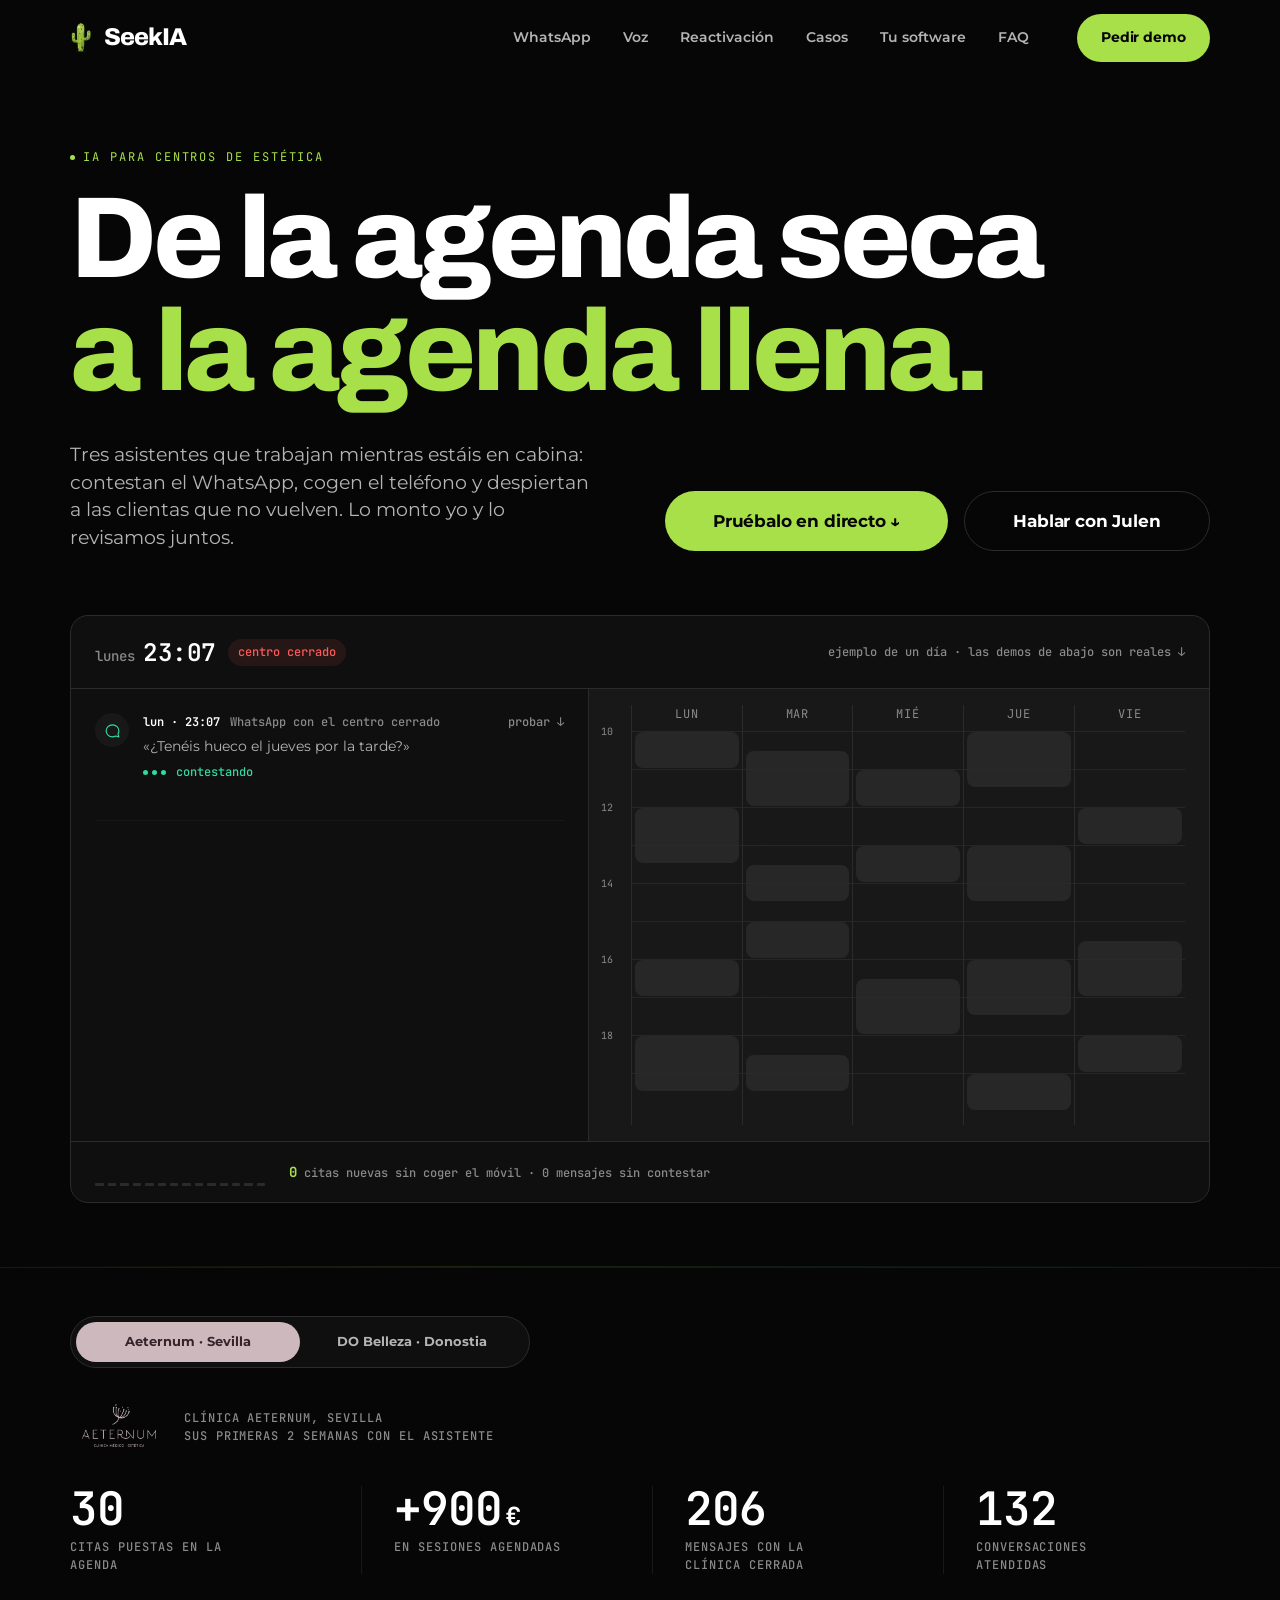
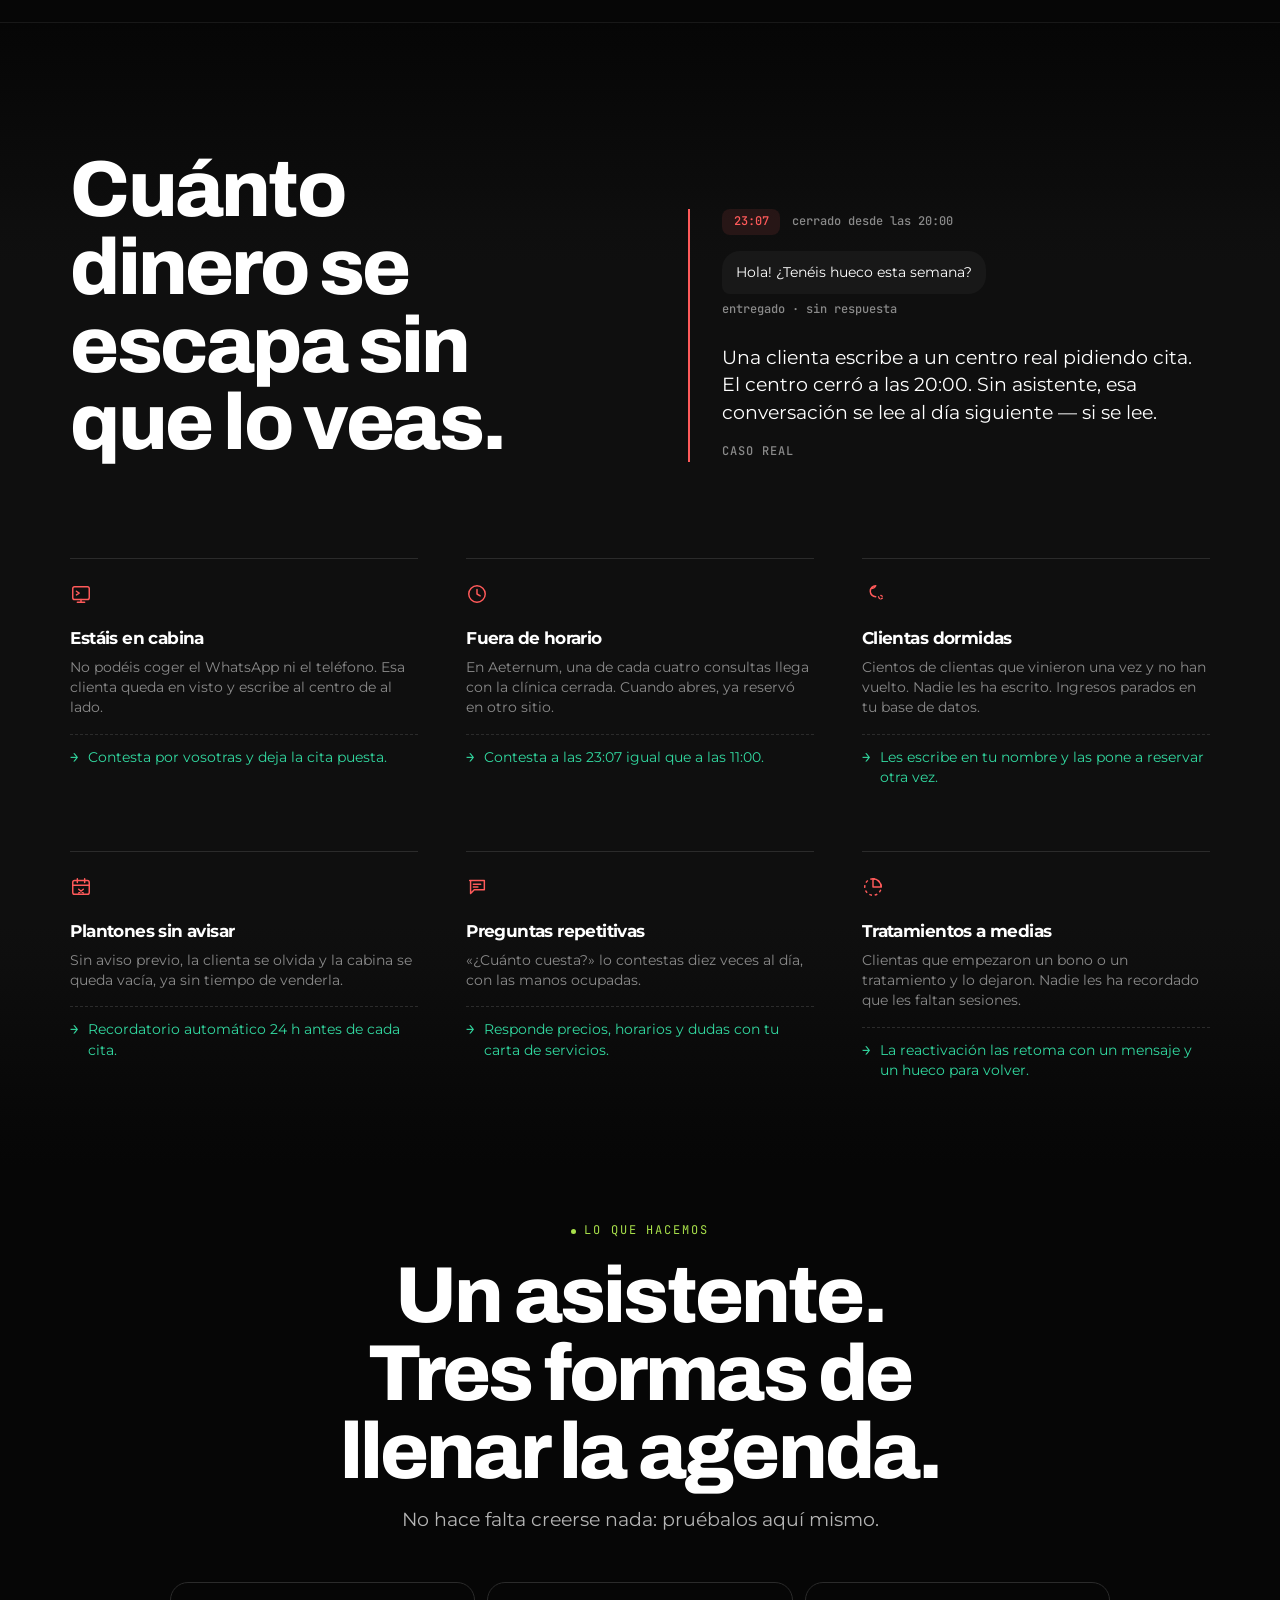
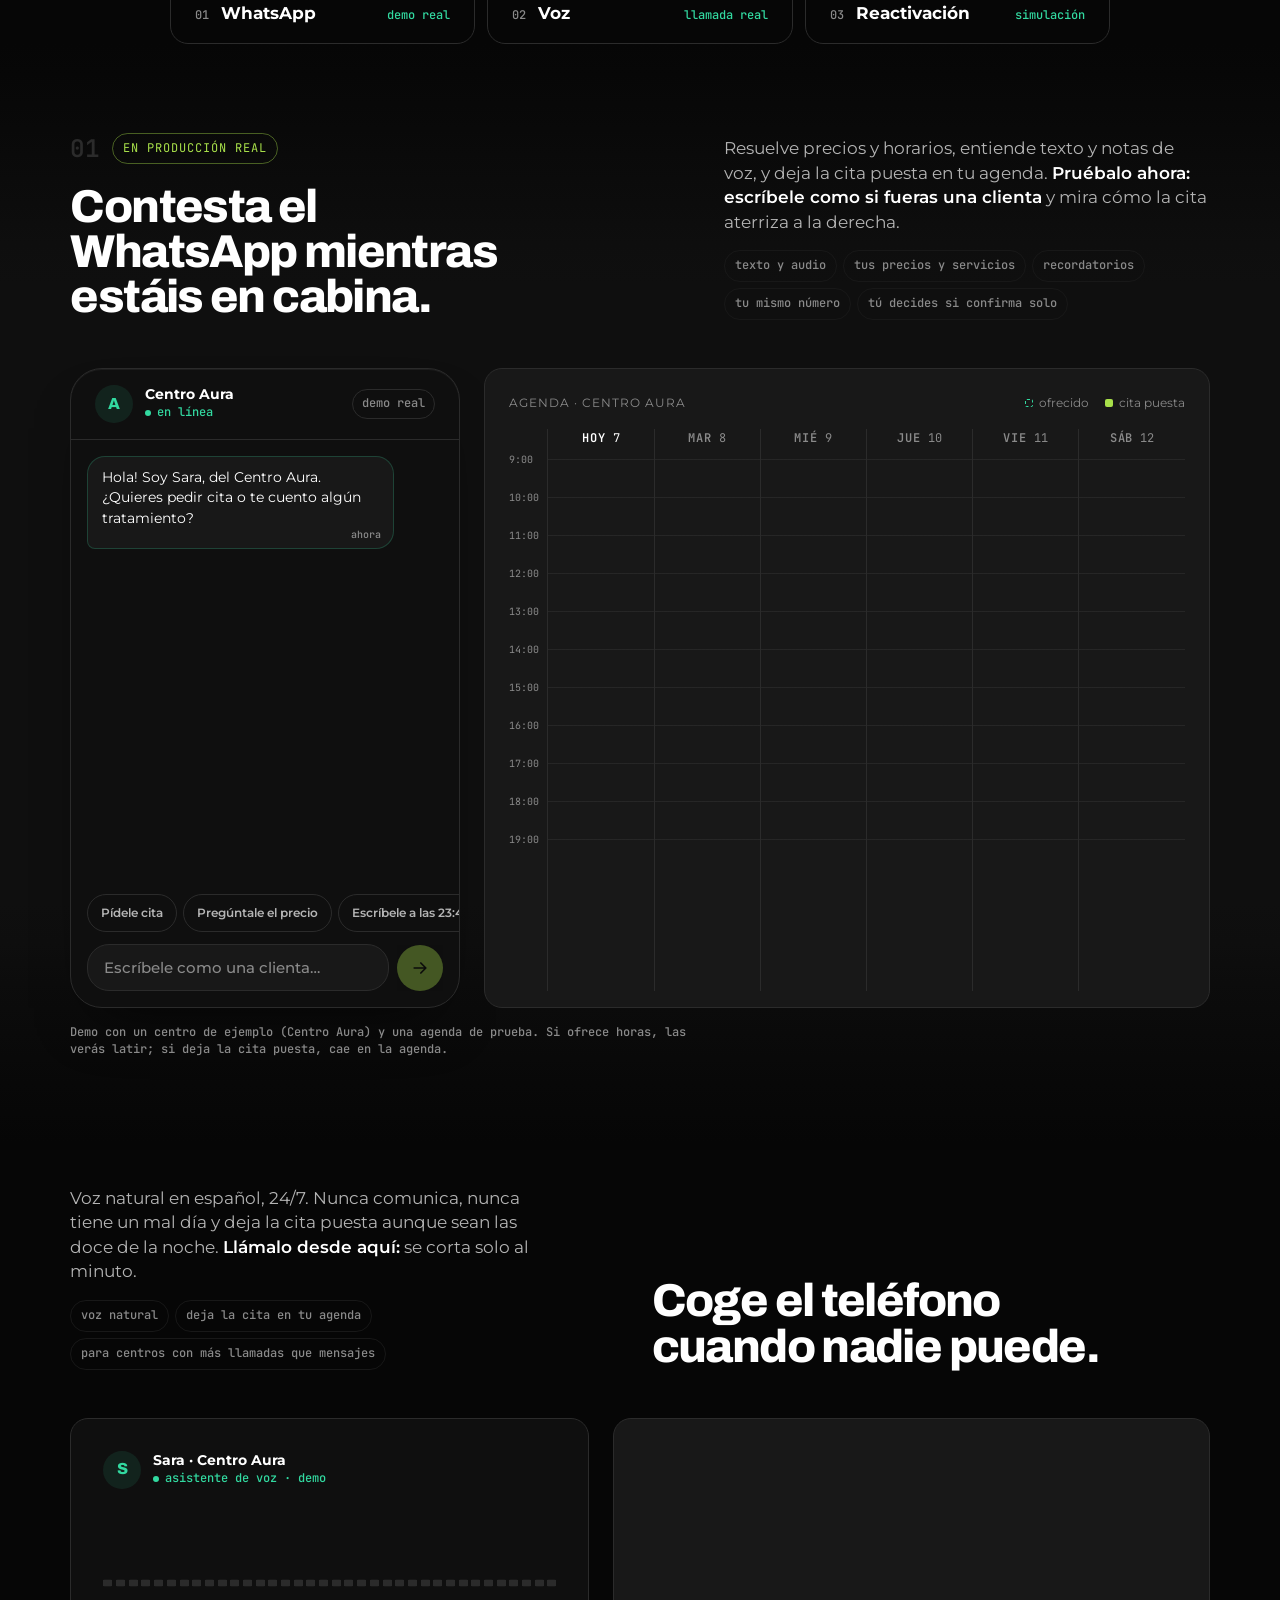
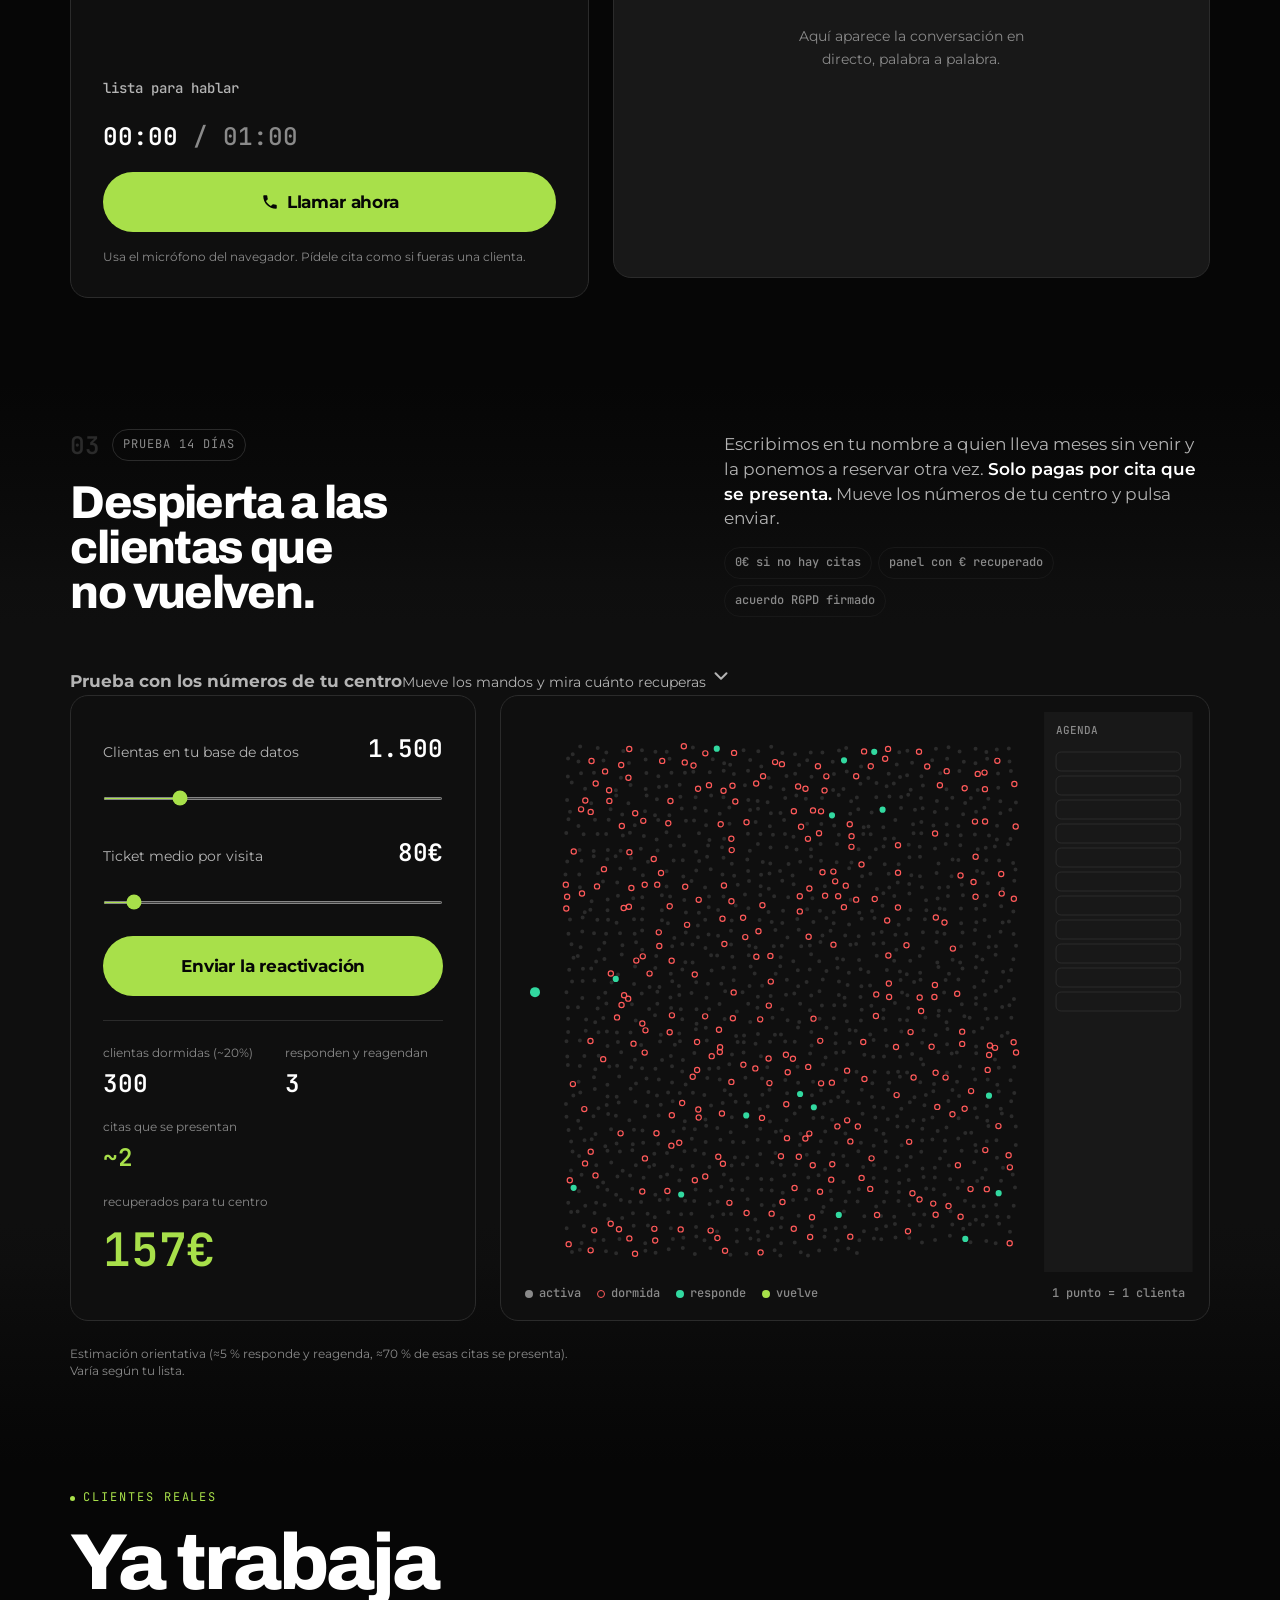
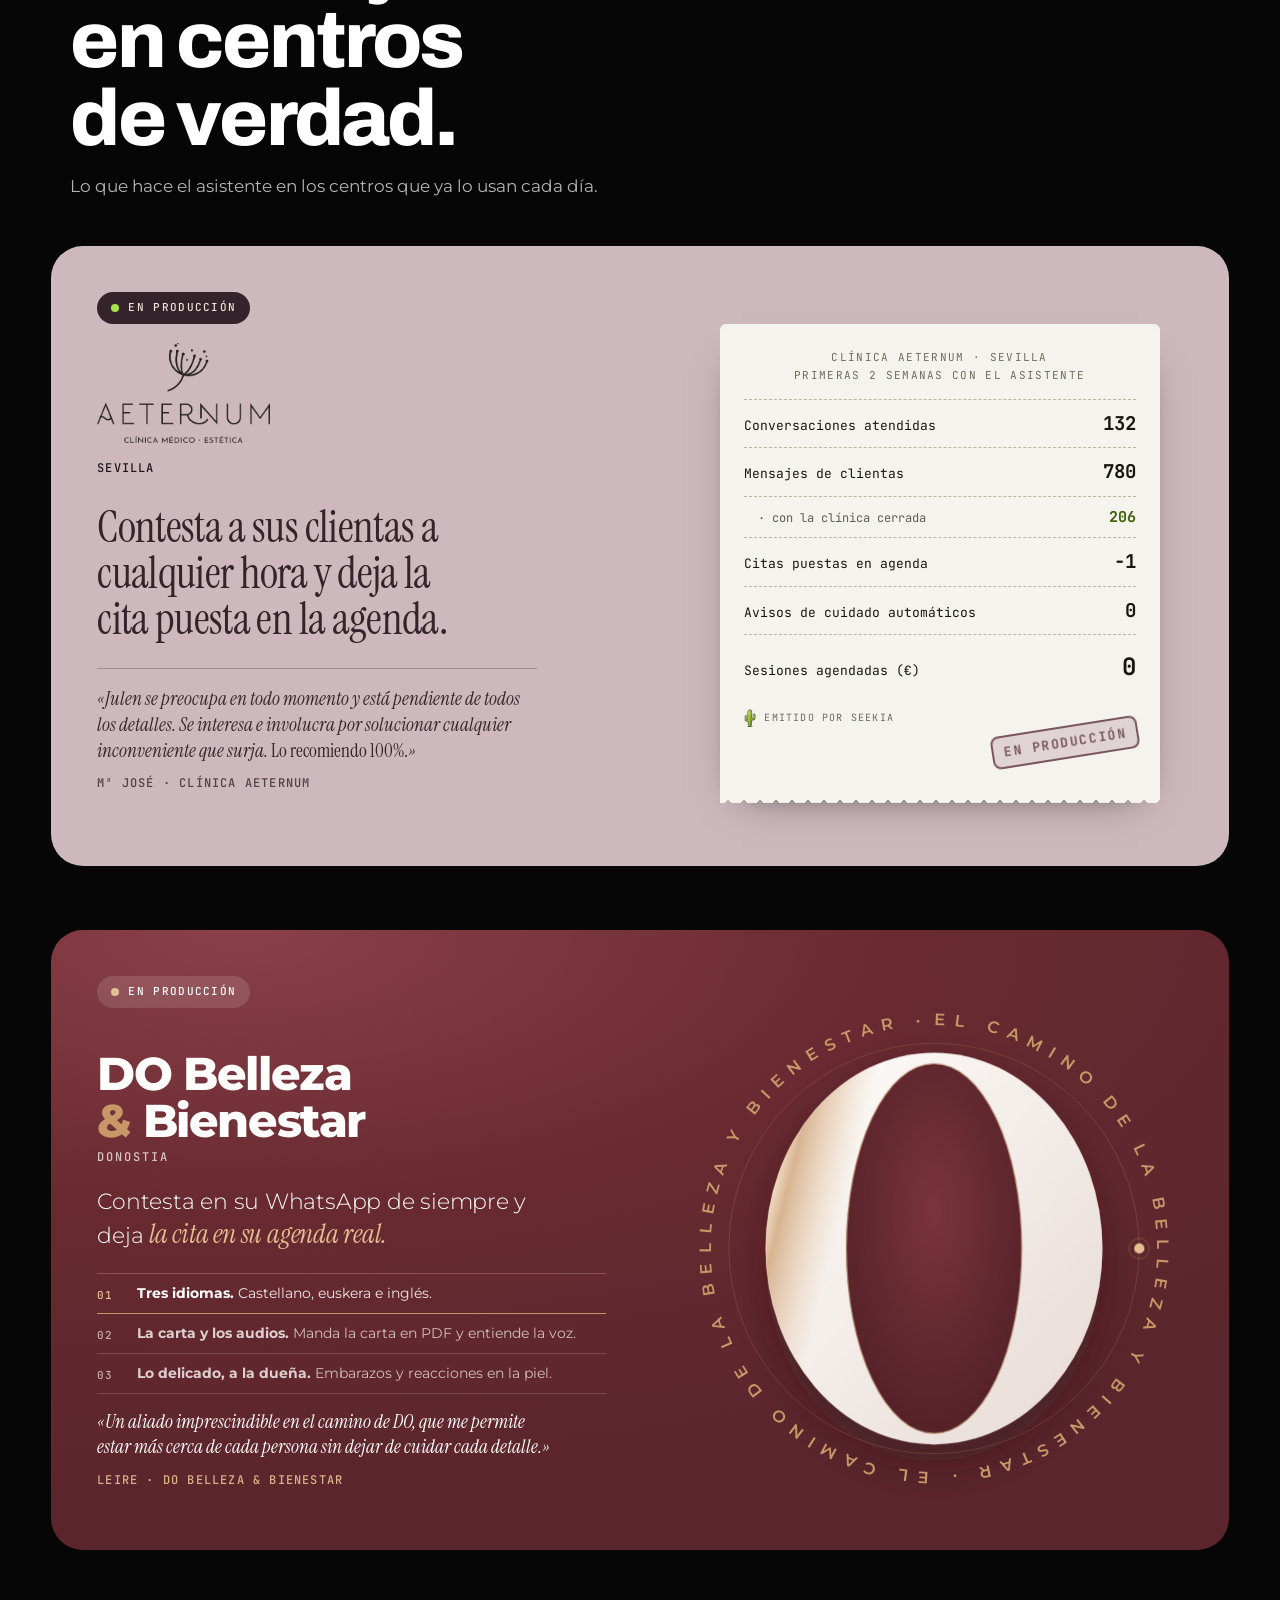
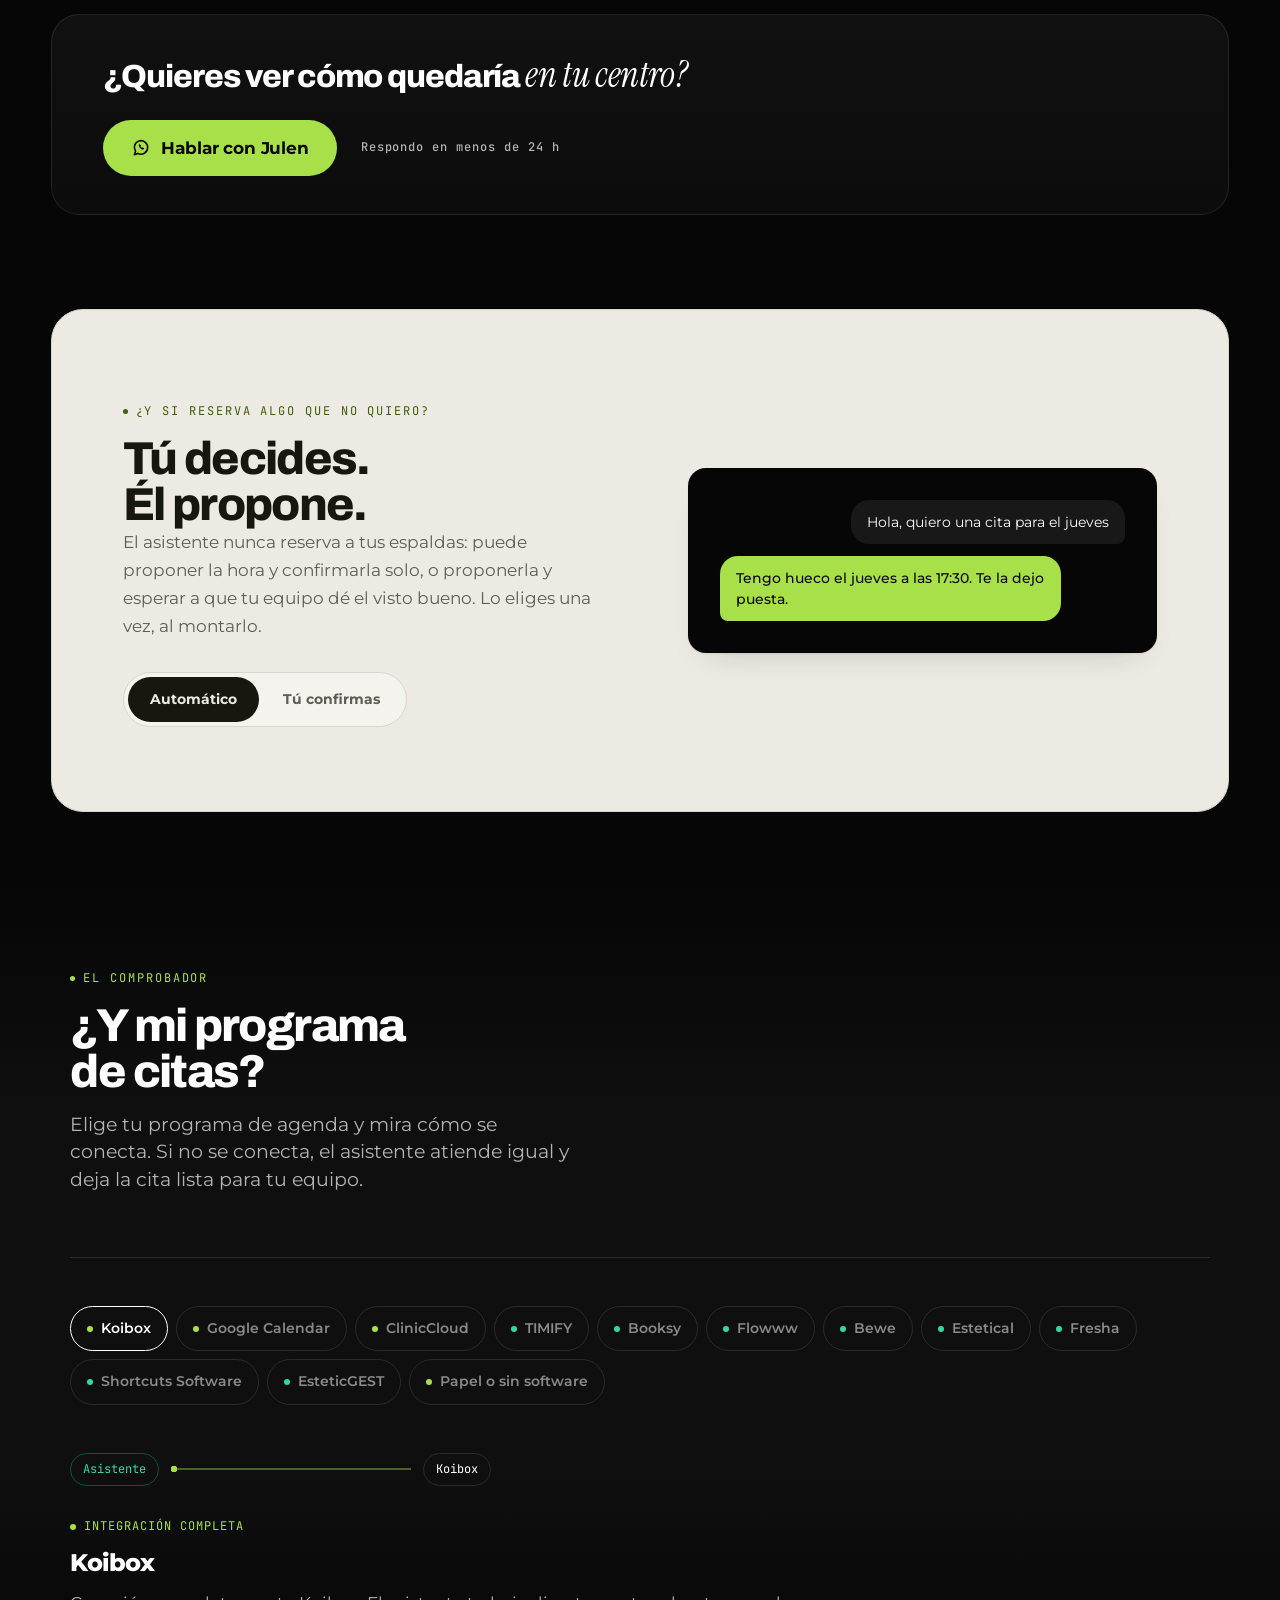
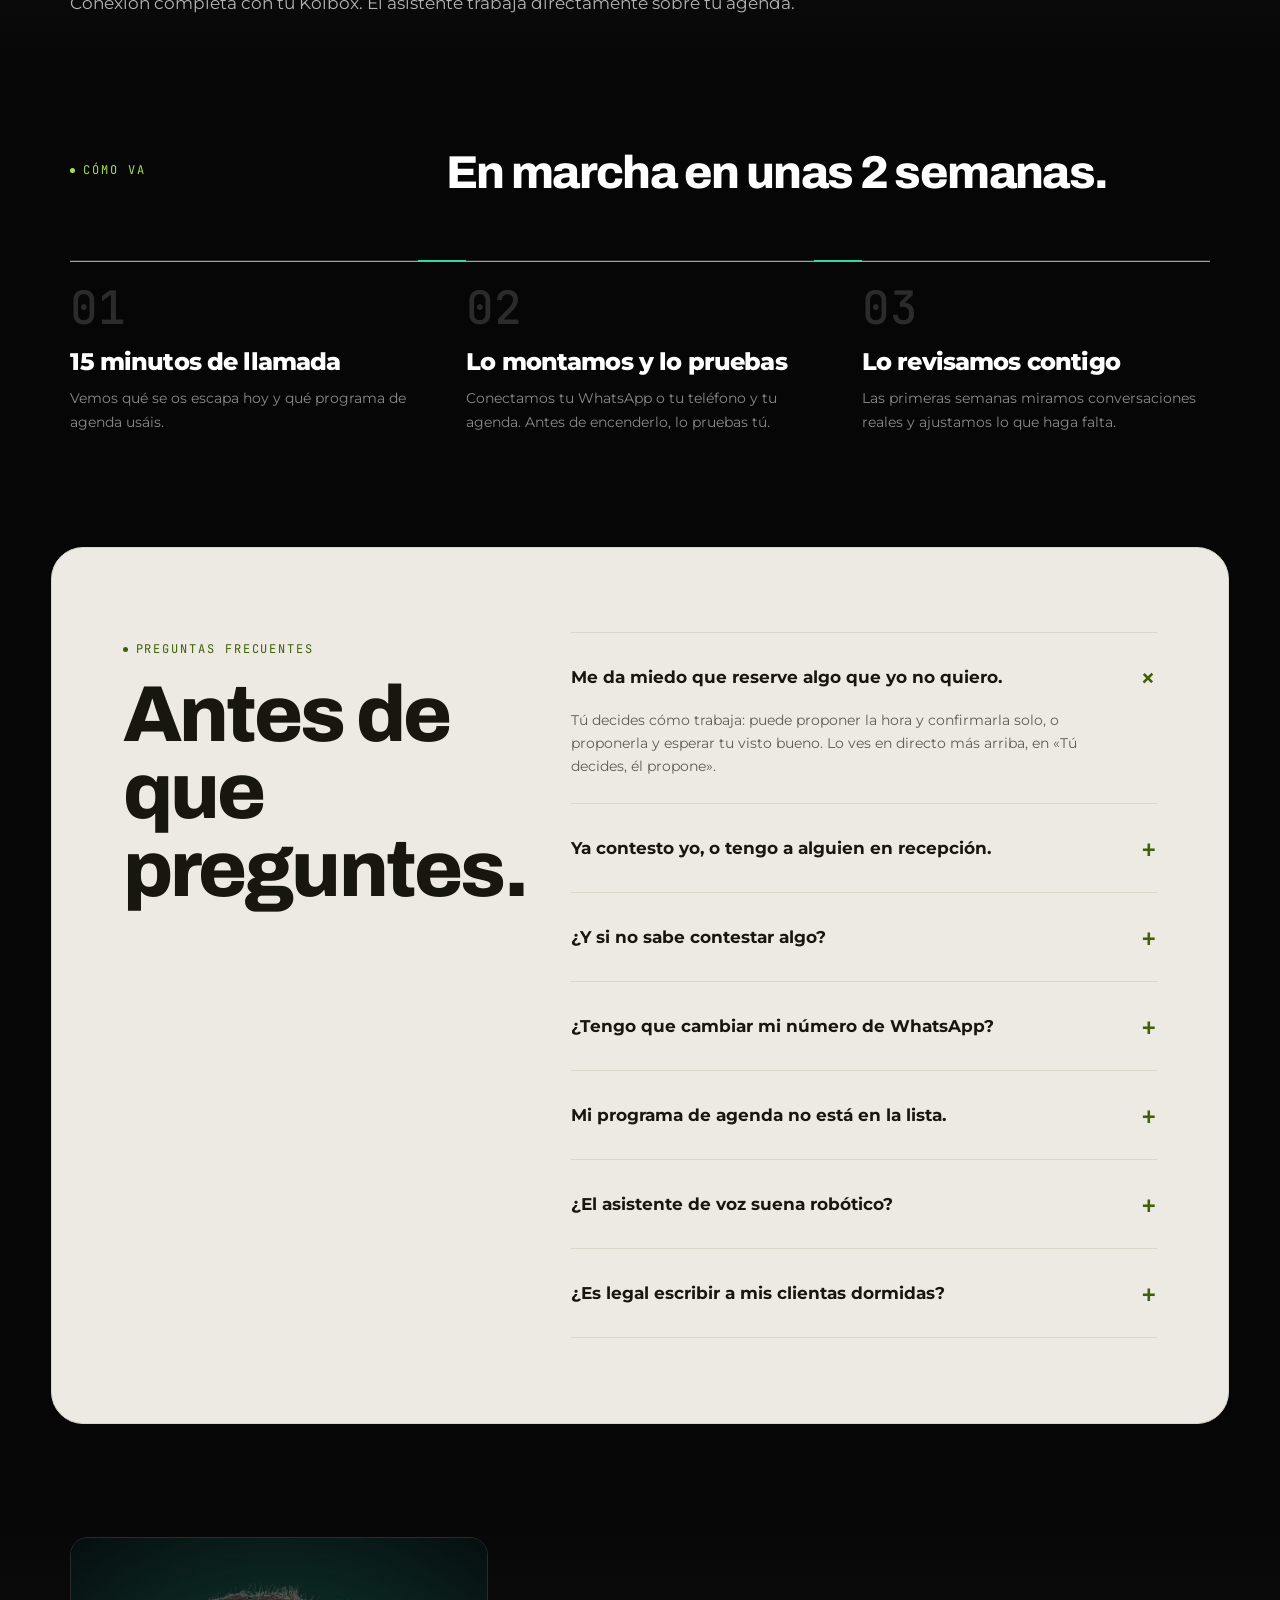
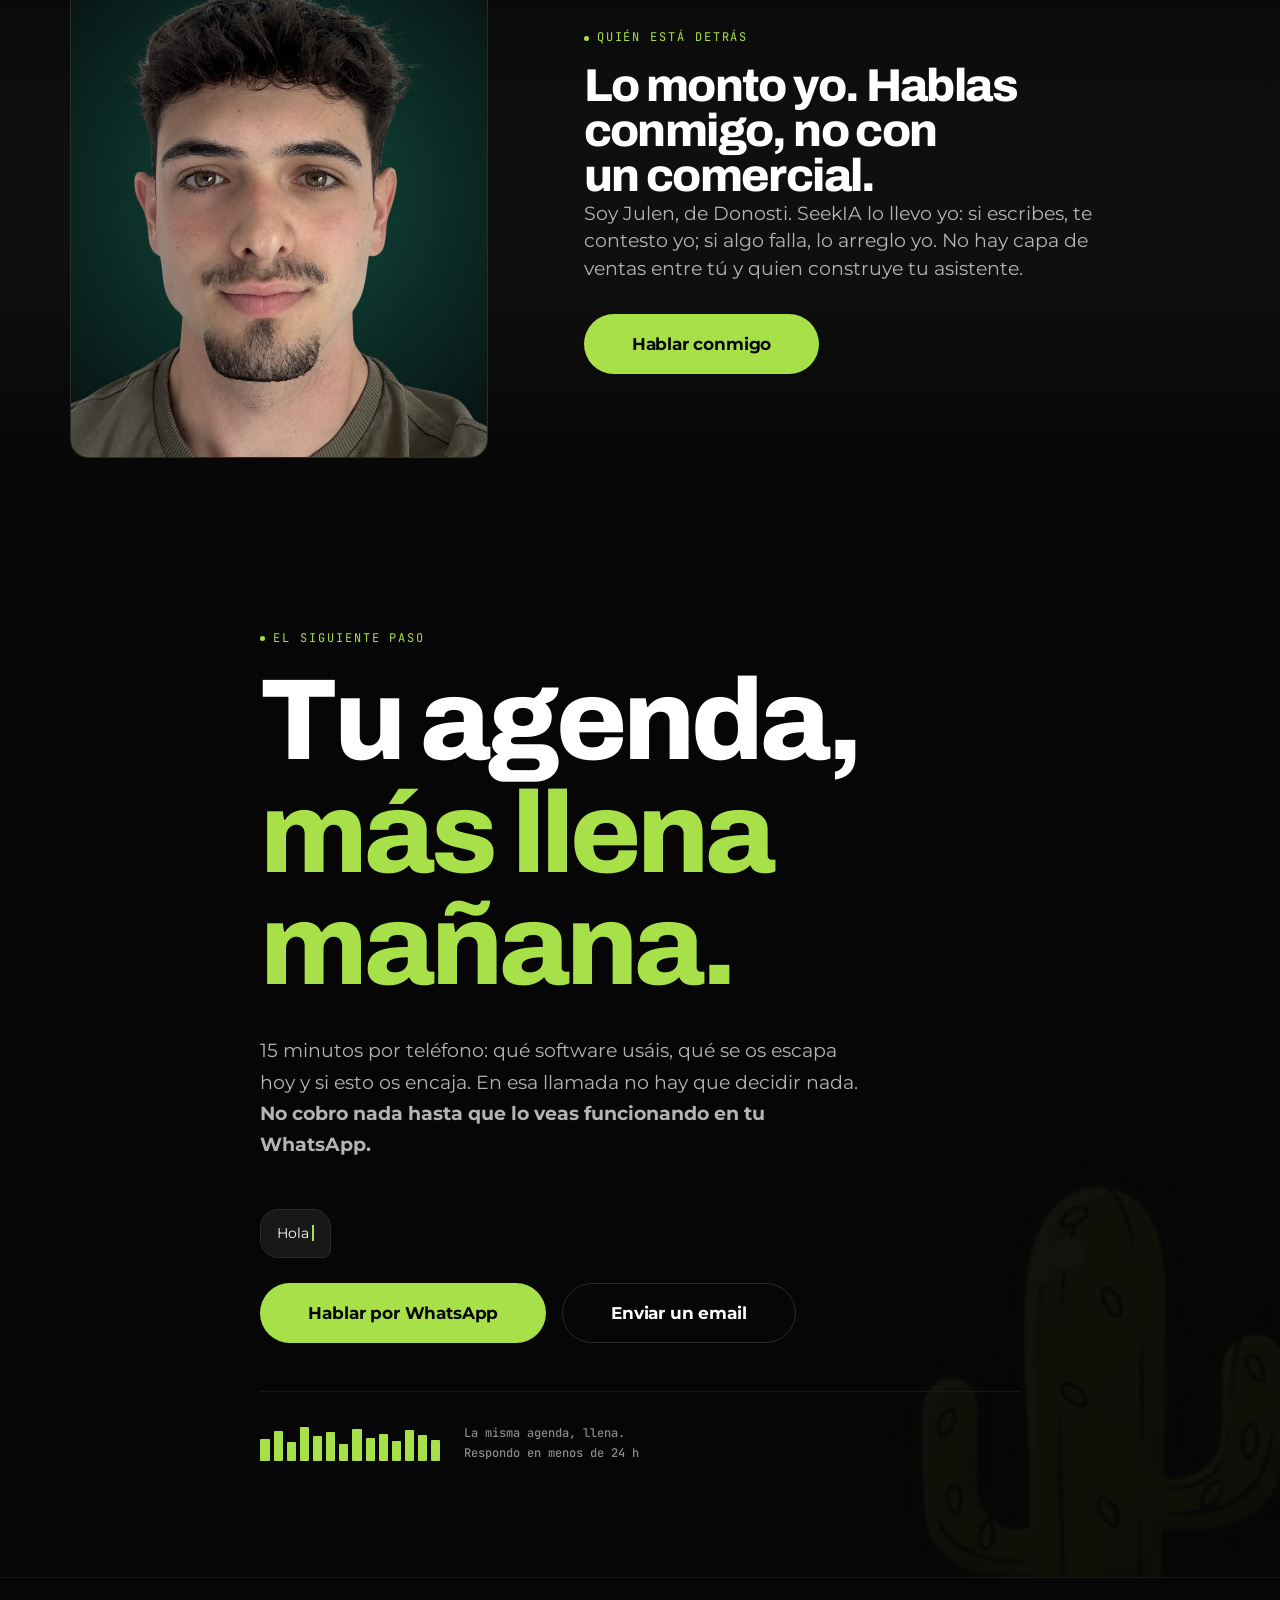
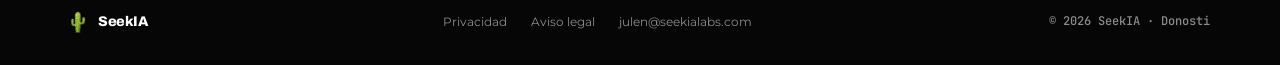
==== commit f373a716: "Franja de prueba: un centro cada vez con selector (Aeternum / DO), cifras que cuentan al cambiar; si" ====
--- a/index.html
+++ b/index.html
@@ -29,7 +29,7 @@
 <link rel="stylesheet" href="css/base.css?v=17">
 <link rel="stylesheet" href="css/secciones.css?v=18">
 <link rel="stylesheet" href="css/v4.css?v=3">
-<link rel="stylesheet" href="css/v5.css?v=32">
+<link rel="stylesheet" href="css/v5.css?v=33">
 
 <script type="application/ld+json">
 {
@@ -213,10 +213,16 @@
   </section>
 
   <!-- ============ FRANJA DE REGISTRO ============
-       Dos centros, mismo orden: citas · dinero agendado · mensajes con el centro cerrado · conversaciones. Solo cifras absolutas. -->
+       Dos centros, mismo orden: citas · dinero agendado · mensajes con el centro cerrado · conversaciones. Solo cifras absolutas.
+       Con JS se ve un centro cada vez (selector); sin JS, los dos uno bajo otro. -->
   <section class="registro" aria-label="Resultados reales de dos centros clientes">
     <div class="wrap" data-reveal>
-      <div class="registro__fila">
+      <div class="registro__sel" data-k="aet" role="tablist" aria-label="Elegir centro">
+        <span class="registro__thumb" aria-hidden="true"></span>
+        <button type="button" class="registro__b" role="tab" id="reg-tab-aet" data-k="aet" aria-selected="true" aria-controls="reg-aet">Aeternum · Sevilla</button>
+        <button type="button" class="registro__b" role="tab" id="reg-tab-dob" data-k="dob" aria-selected="false" aria-controls="reg-dob" tabindex="-1">DO Belleza · Donostia</button>
+      </div>
+      <div class="registro__fila is-on" id="reg-aet" role="tabpanel" aria-labelledby="reg-tab-aet">
         <div class="registro__quien">
           <img src="assets/aeternum-logo.png" alt="Aeternum Clínica Médico-Estética" width="72" height="40">
           <p class="mono">Clínica Aeternum, Sevilla<br>sus primeras 2 semanas con el asistente</p>
@@ -240,7 +246,7 @@
           </div>
         </div>
       </div>
-      <div class="registro__fila">
+      <div class="registro__fila" id="reg-dob" role="tabpanel" aria-labelledby="reg-tab-dob">
         <div class="registro__quien">
           <span class="registro__logo"><svg viewBox="0 0 90 96" aria-hidden="true" focusable="false"><ellipse cx="45" cy="48" rx="34" ry="40" fill="#F1E7E1"/><ellipse cx="45" cy="48" rx="17" ry="35" fill="#6A2A31"/></svg></span>
           <p class="mono">DO Belleza &amp; Bienestar, Donostia<br>sus primeras semanas con el asistente</p>
@@ -783,7 +789,7 @@
   </div>
 </footer>
 
-<script type="module" src="js/home.js?v=10"></script>
+<script type="module" src="js/home.js?v=11"></script>
 
 </body>
 </html>
--- a/css/v5.css
+++ b/css/v5.css
@@ -19,7 +19,23 @@
   color: var(--ink-4);
   line-height: 1.5;
 }
-.registro__fila + .registro__fila { margin-top: var(--space-7); padding-top: var(--space-7); border-top: 1px solid var(--ink-2); }
+.registro:not(.is-sel) .registro__fila + .registro__fila { margin-top: var(--space-7); padding-top: var(--space-7); border-top: 1px solid var(--ink-2); }
+/* selector de centro (solo con JS): un centro cada vez; el interruptor toma el color de cada marca */
+.registro__sel { display: none; }
+.registro.is-sel .registro__sel { position: relative; display: inline-grid; grid-template-columns: 1fr 1fr; padding: 5px; margin-bottom: var(--space-6); width: min(460px, 100%);
+  background: var(--ink-1); border: 1px solid var(--ink-3); border-radius: 99px; }
+.registro__thumb { position: absolute; top: 5px; left: 5px; width: calc(50% - 5px); height: calc(100% - 10px); border-radius: 99px; background: #CDB9BD; /* rosa de Aeternum */
+  transition: transform 0.7s var(--ease-out-expo), background 0.5s ease; }
+.registro__sel[data-k="dob"] .registro__thumb { transform: translateX(100%); background: #6A2A31; /* burdeos de DO */ }
+.registro__b { position: relative; z-index: 1; min-width: 0; padding: 12px 10px; background: none; border: 0; border-radius: 99px; cursor: pointer; white-space: nowrap;
+  font: 700 13px/1.2 var(--font-body); color: var(--ink-5); transition: color 0.5s ease; }
+.registro__sel[data-k="aet"] .registro__b[data-k="aet"] { color: #35232B; }
+.registro__sel[data-k="dob"] .registro__b[data-k="dob"] { color: #FFFEFC; }
+.registro__b:focus-visible { outline: 2px solid var(--white); outline-offset: 2px; }
+.registro.is-sel .registro__fila { display: none; }
+.registro.is-sel .registro__fila.is-on { display: block; animation: reg-entra 0.55s var(--ease-out-expo) both; }
+@keyframes reg-entra { from { opacity: 0; transform: translateY(8px); } to { opacity: 1; transform: none; } }
+@media (prefers-reduced-motion: reduce) { .registro.is-sel .registro__fila.is-on { animation: none; } .registro__thumb, .registro__b { transition: none; } }
 .registro__logo { flex: none; width: 72px; display: flex; justify-content: center; align-items: center; }
 .registro__logo svg { height: 54px; width: auto; display: block; }
 .registro__value { white-space: nowrap; }
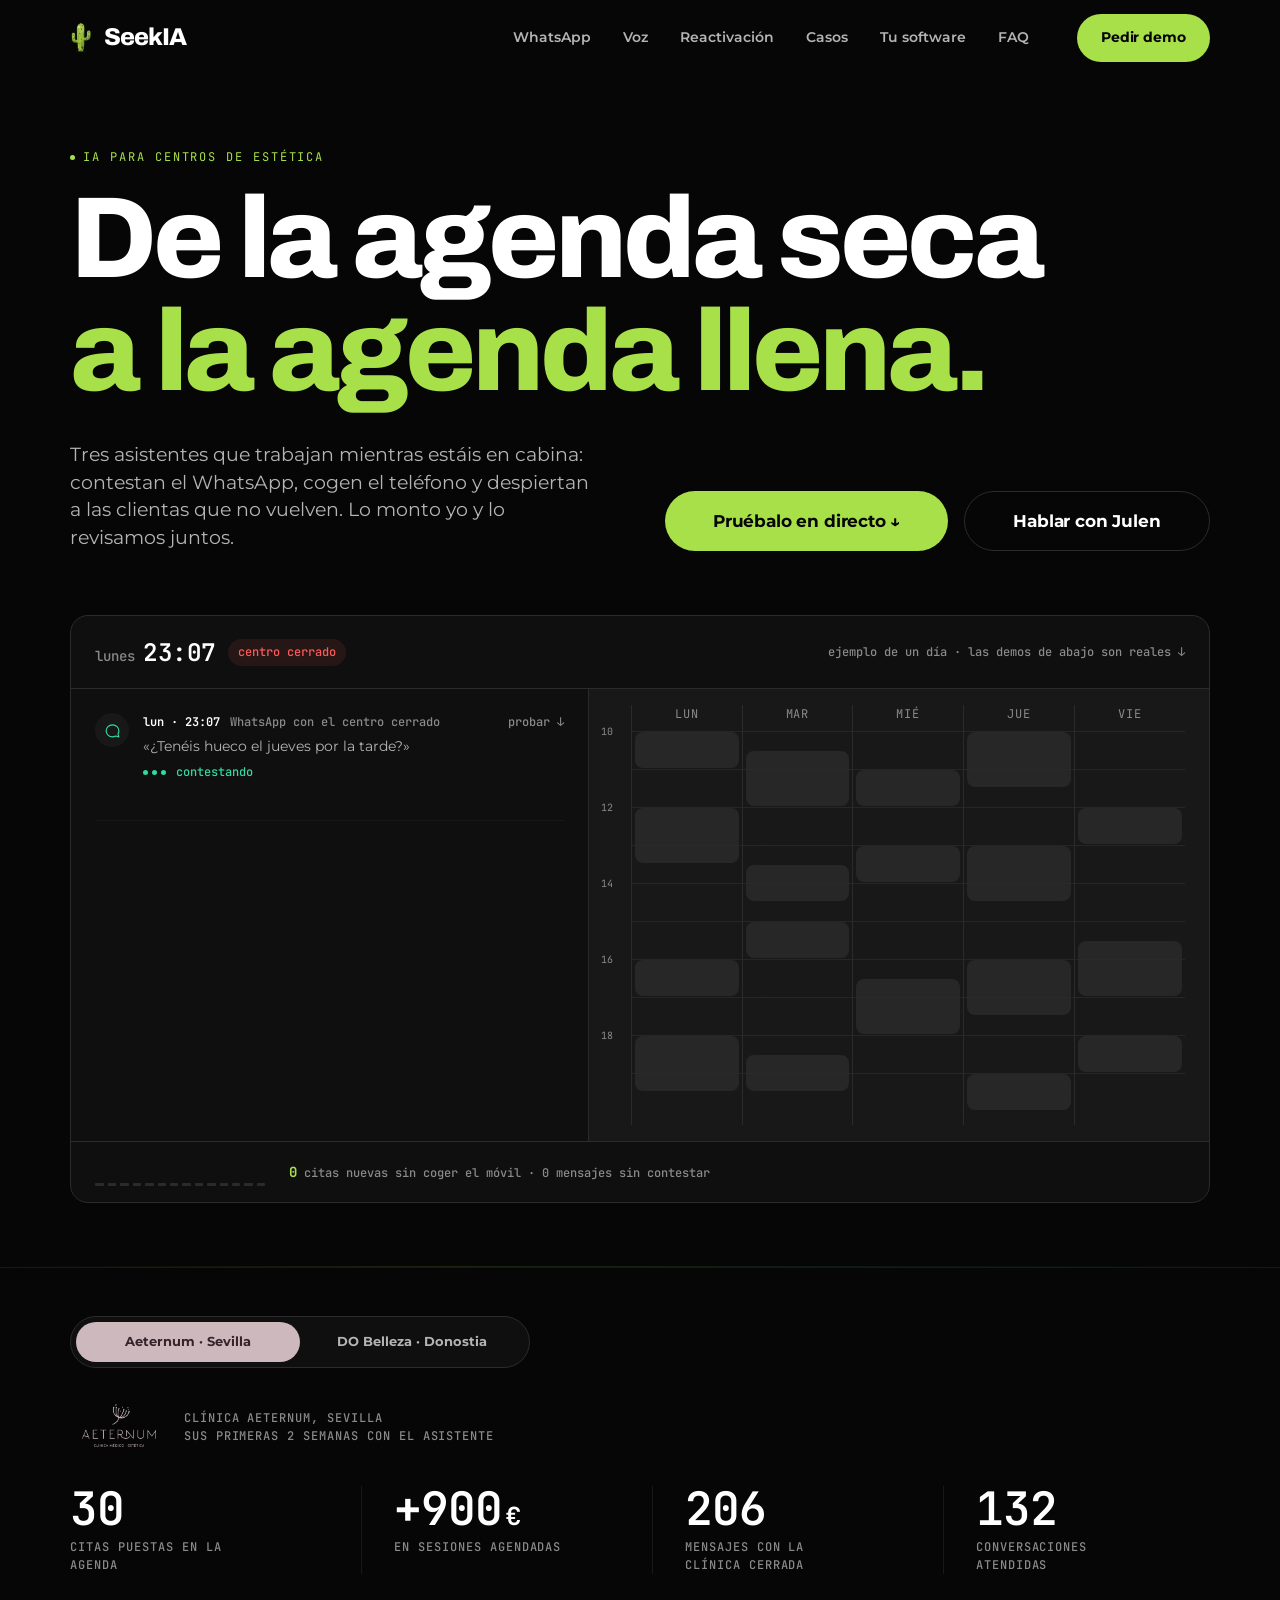
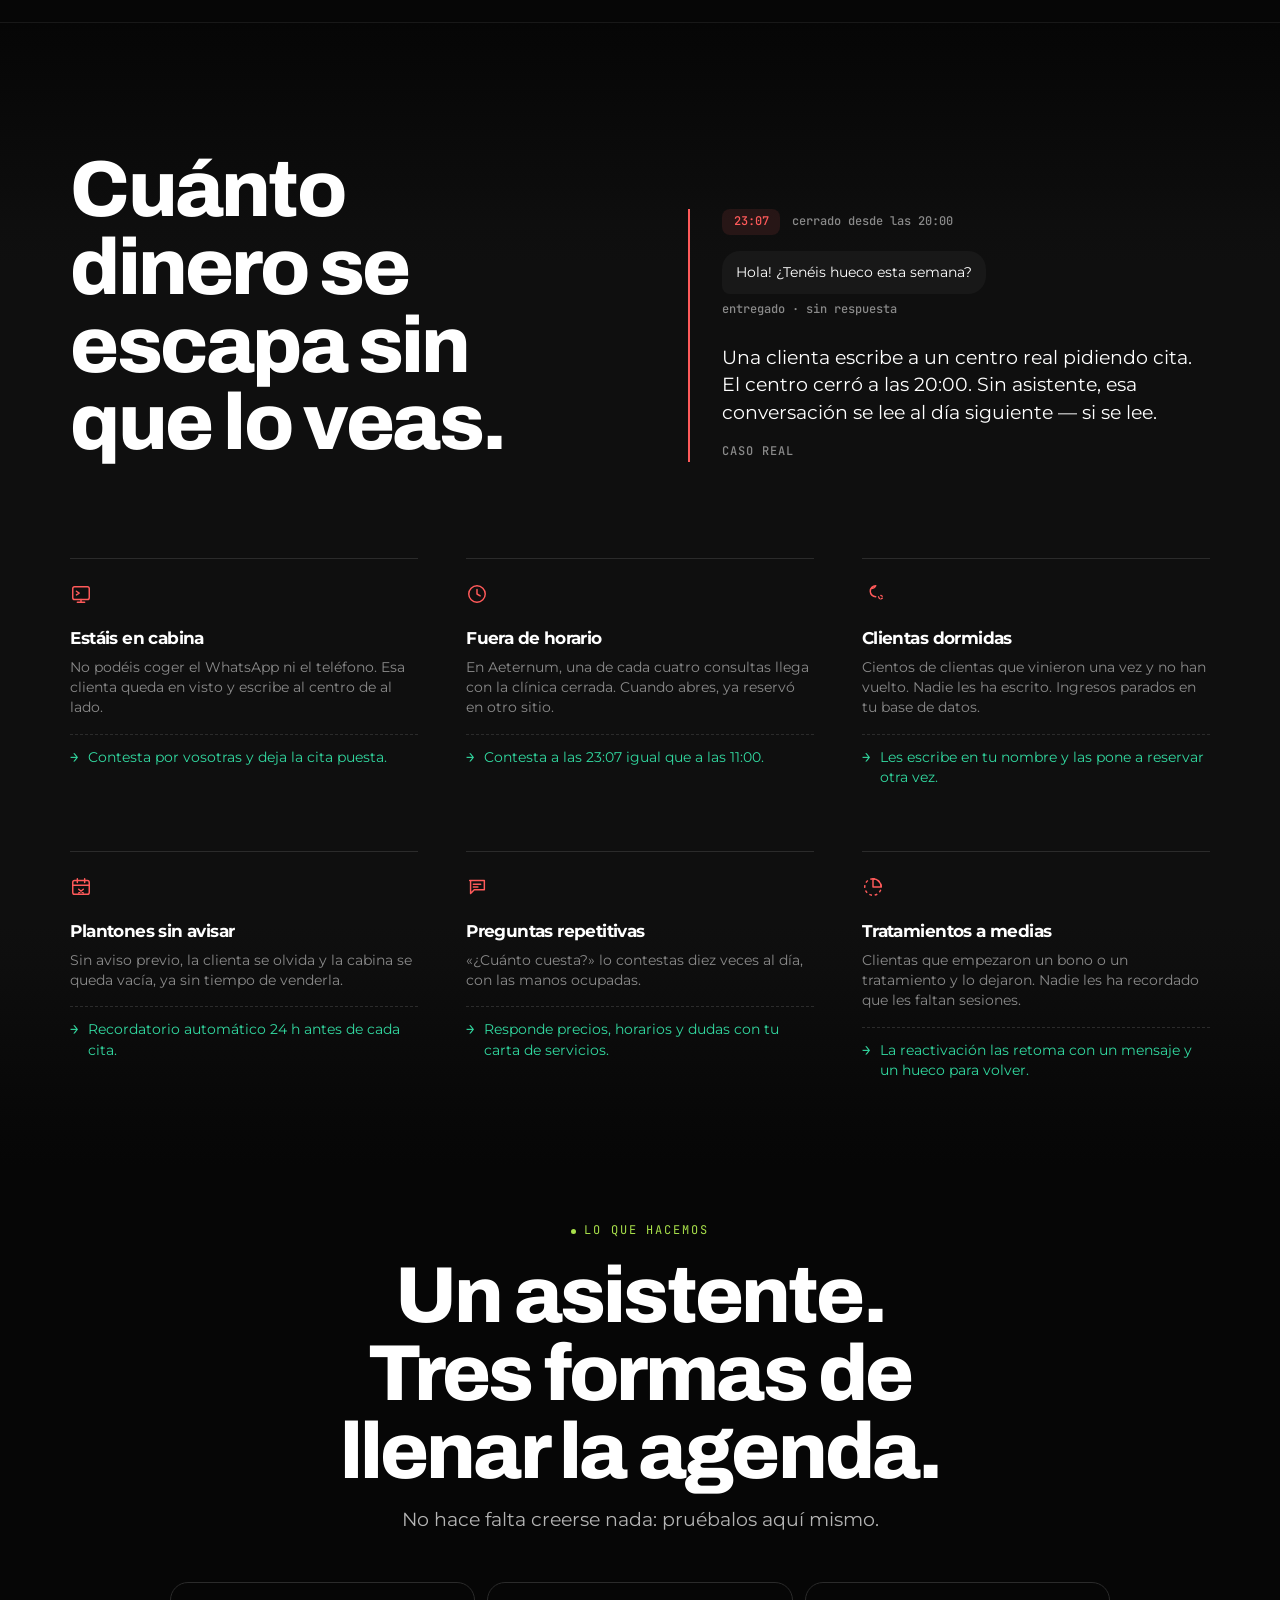
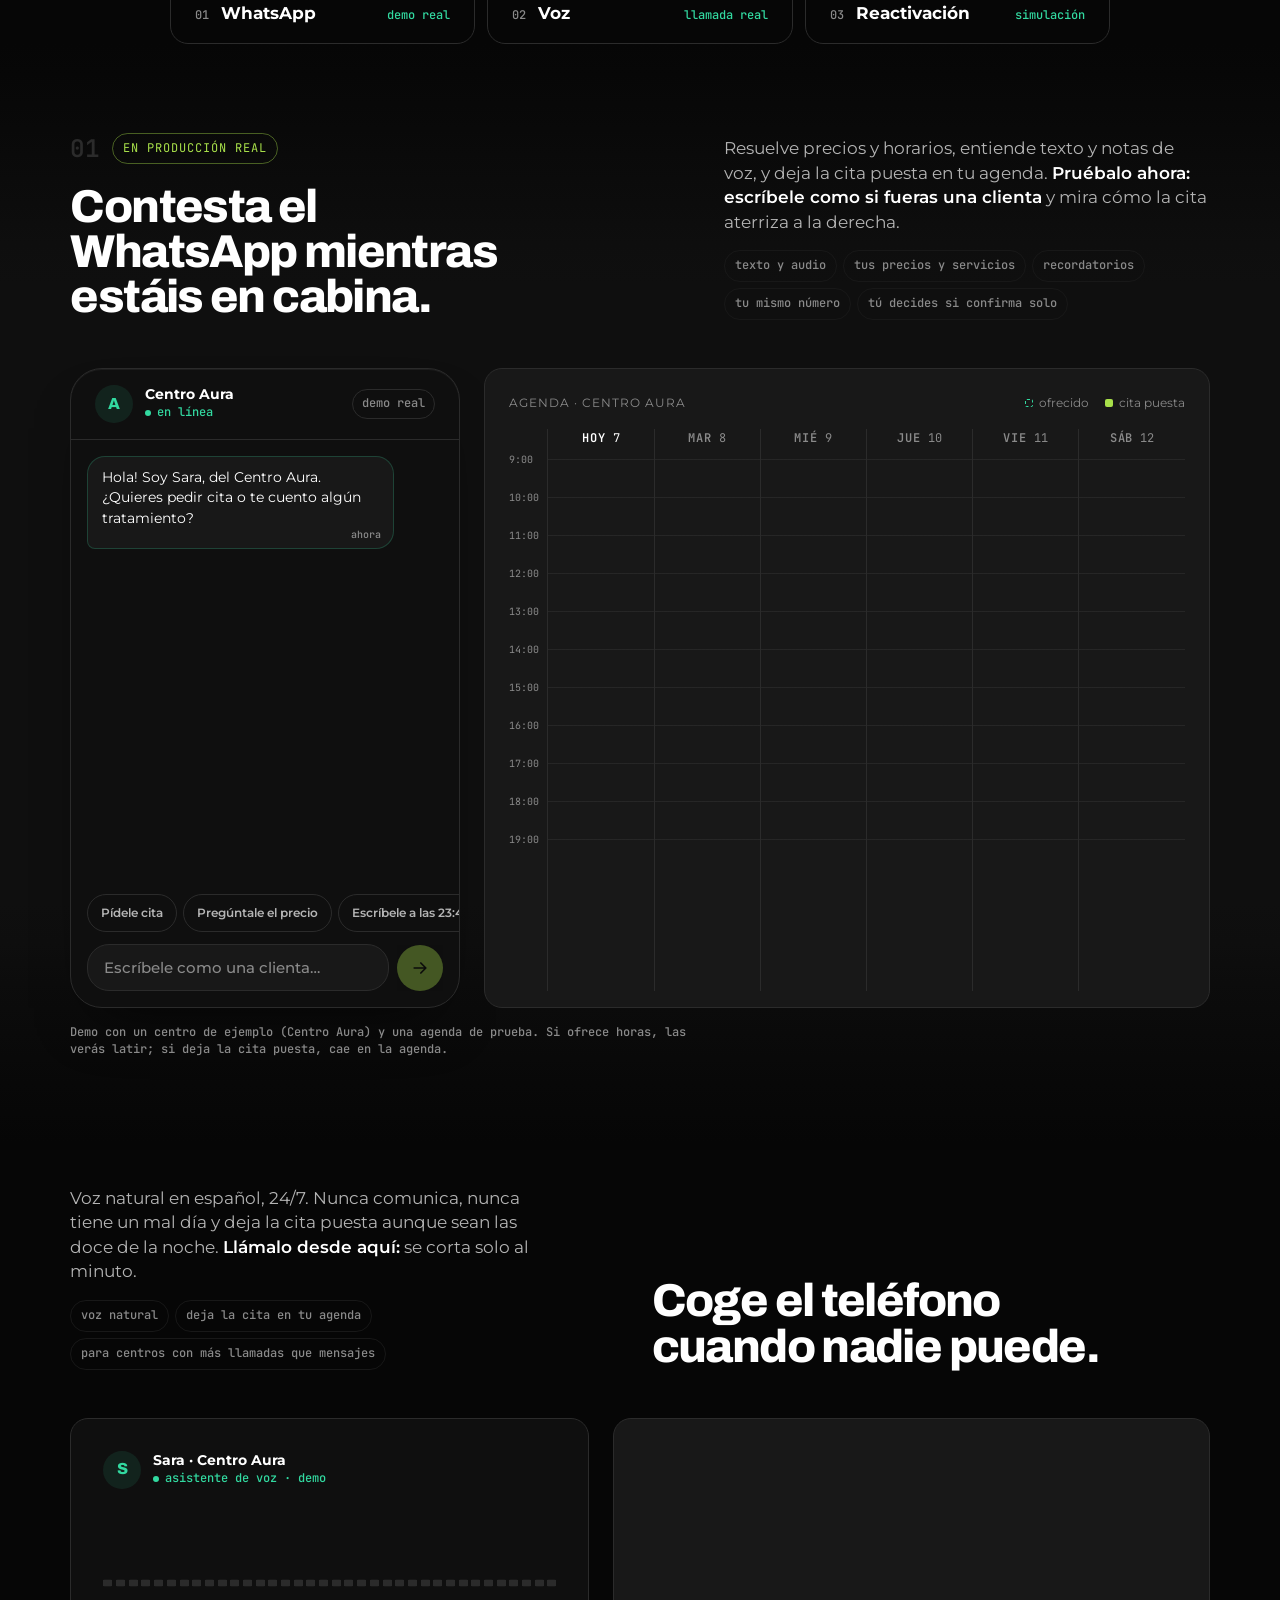
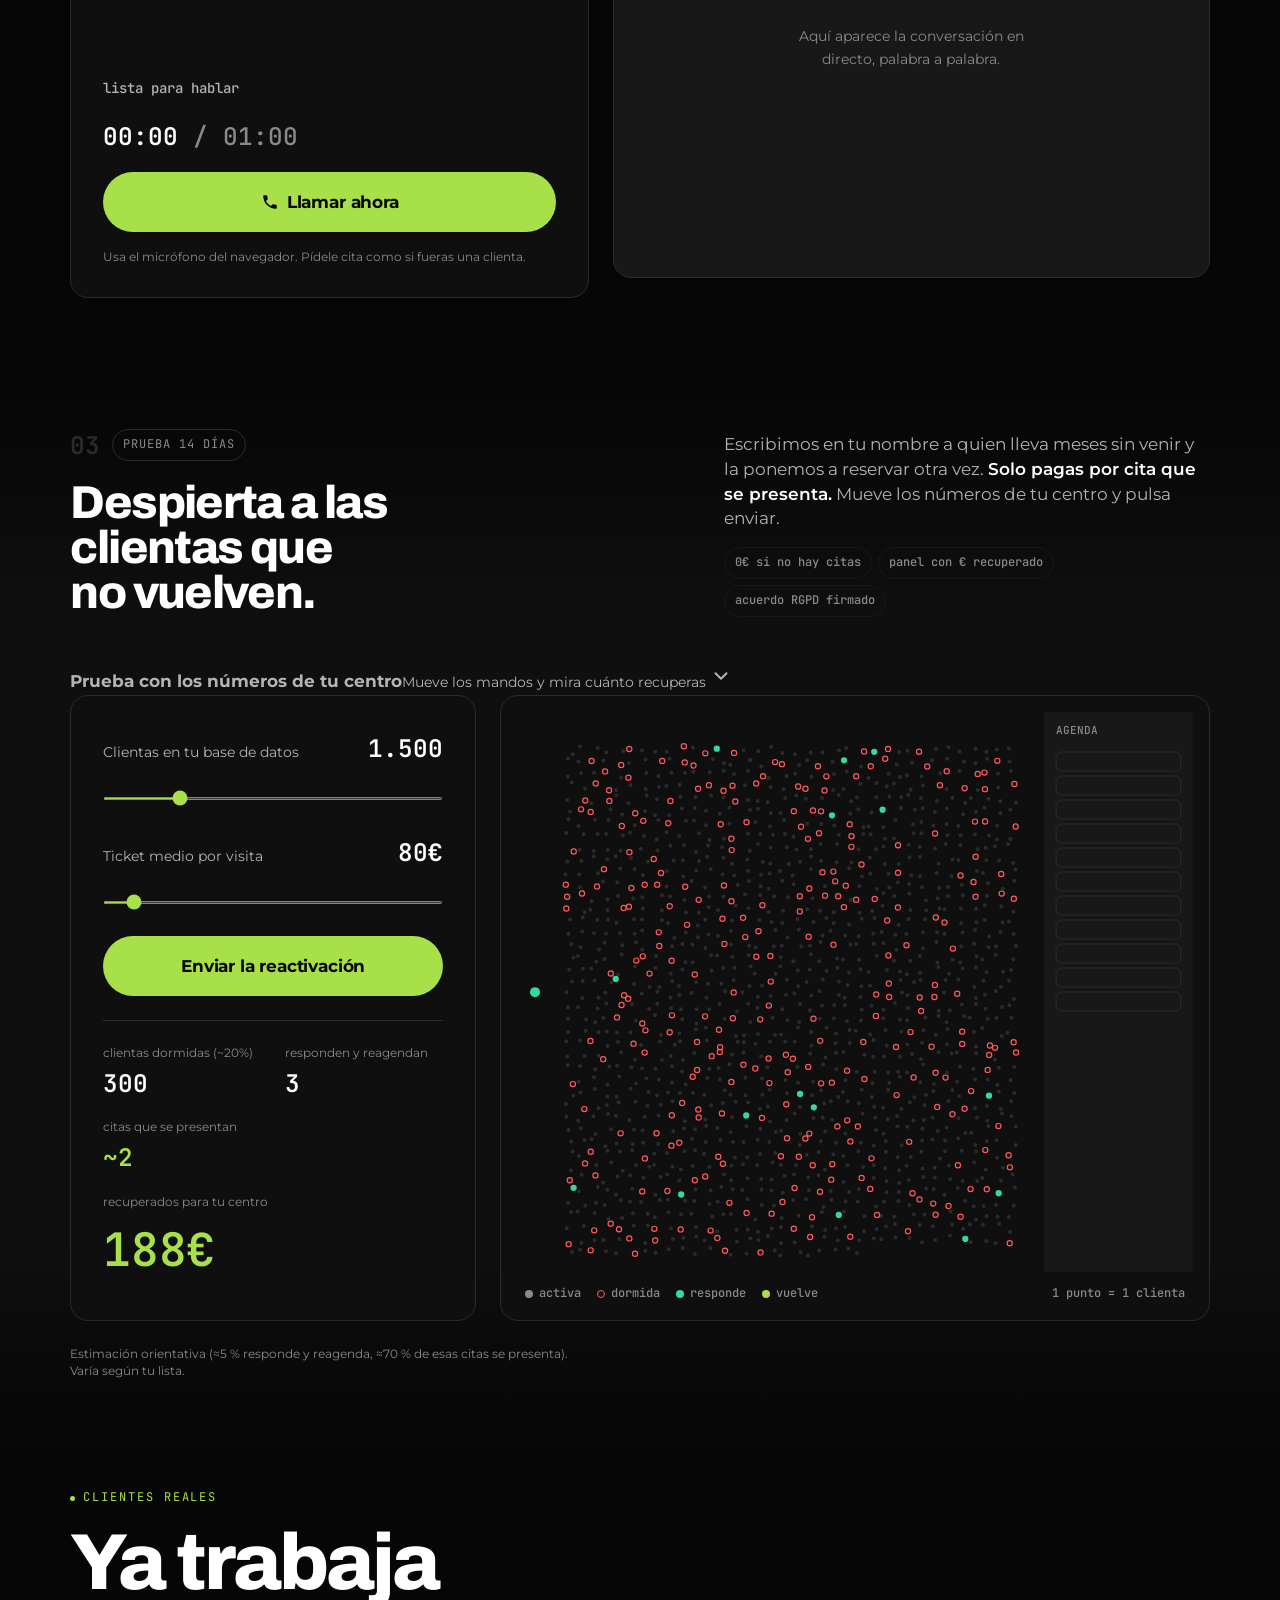
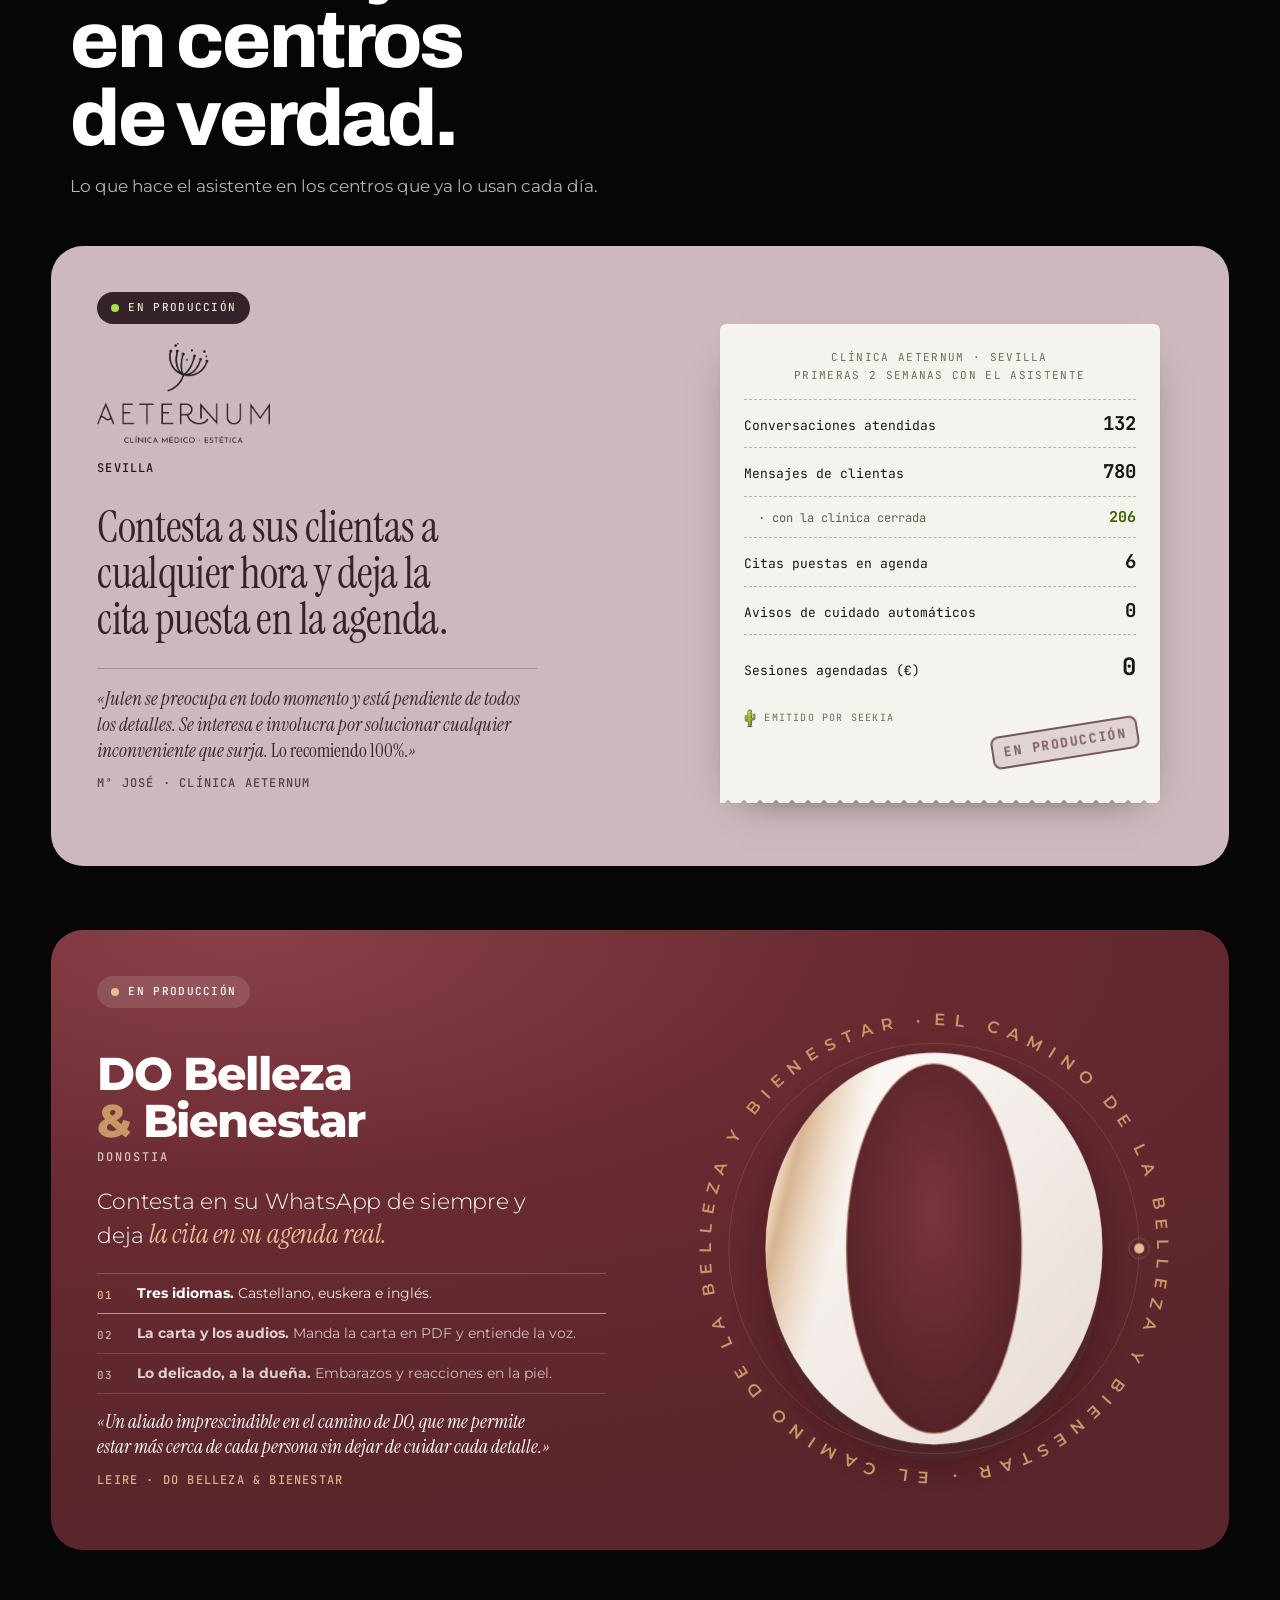
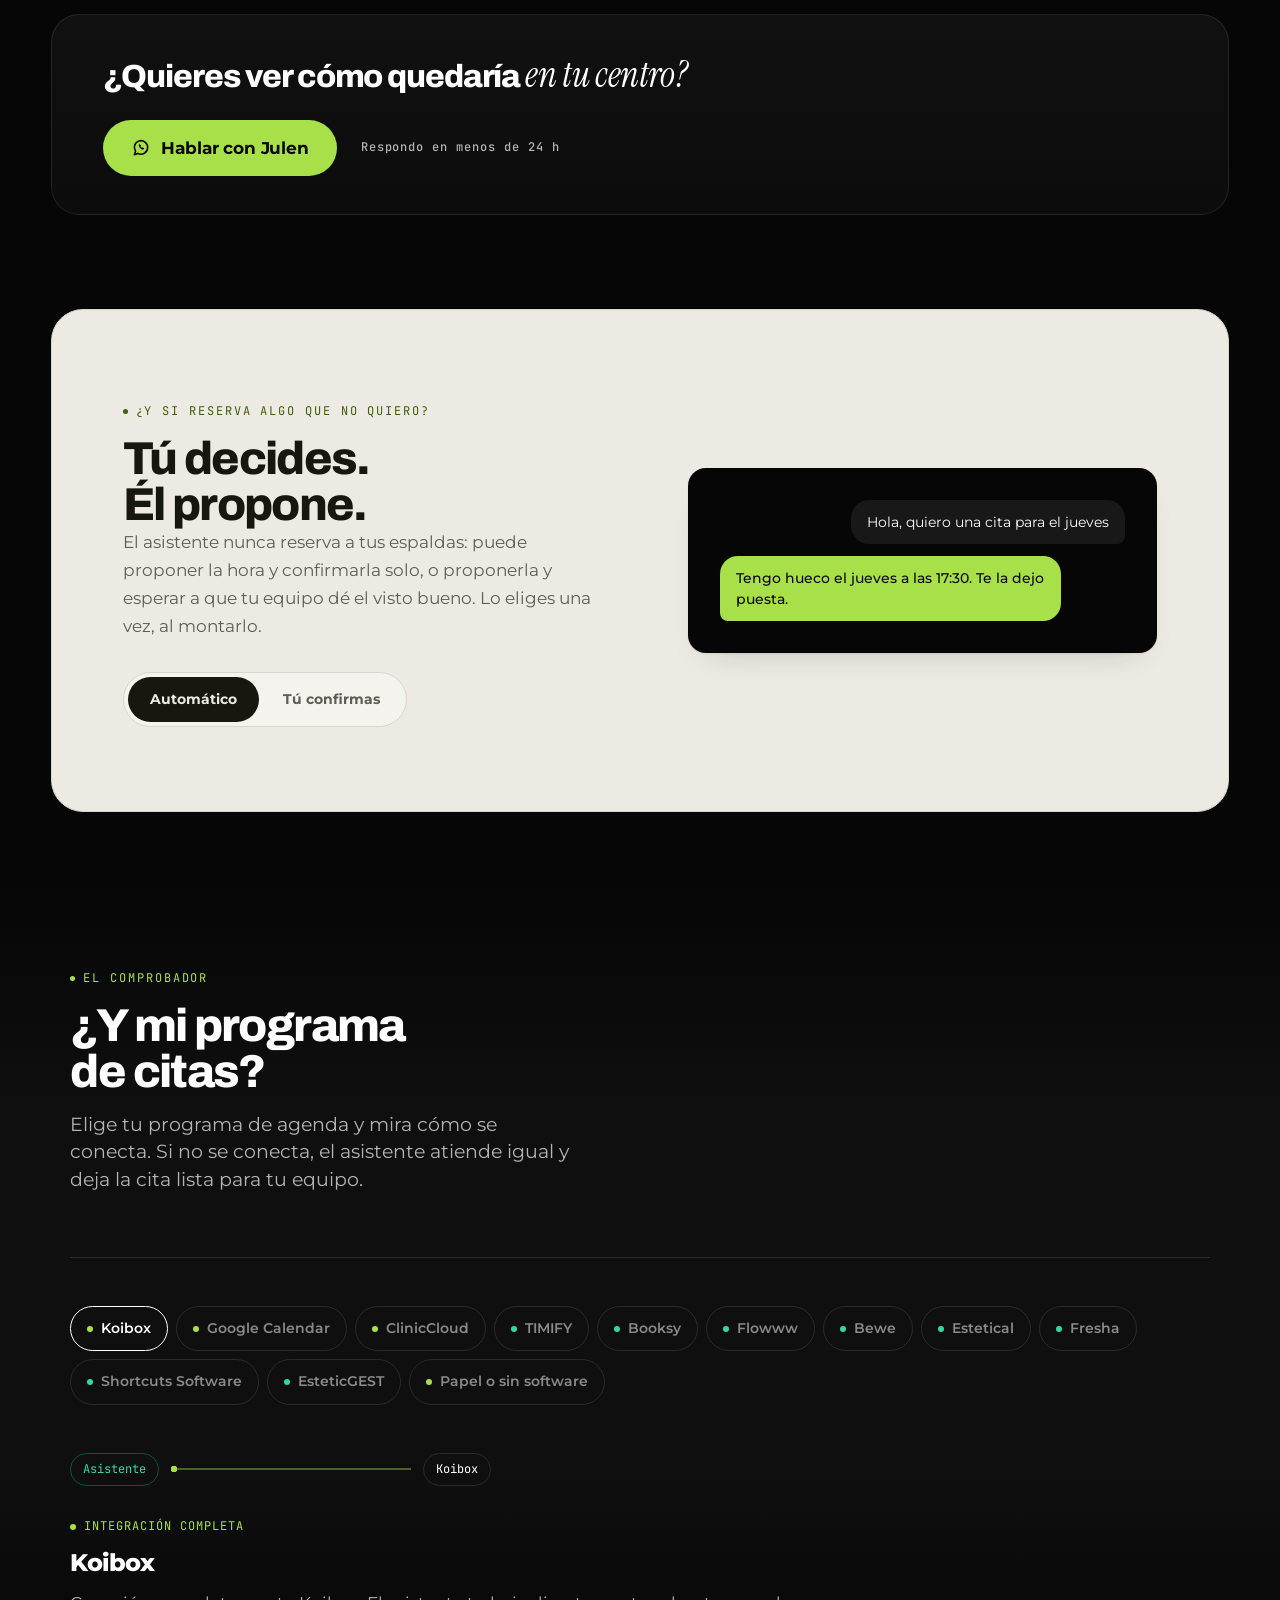
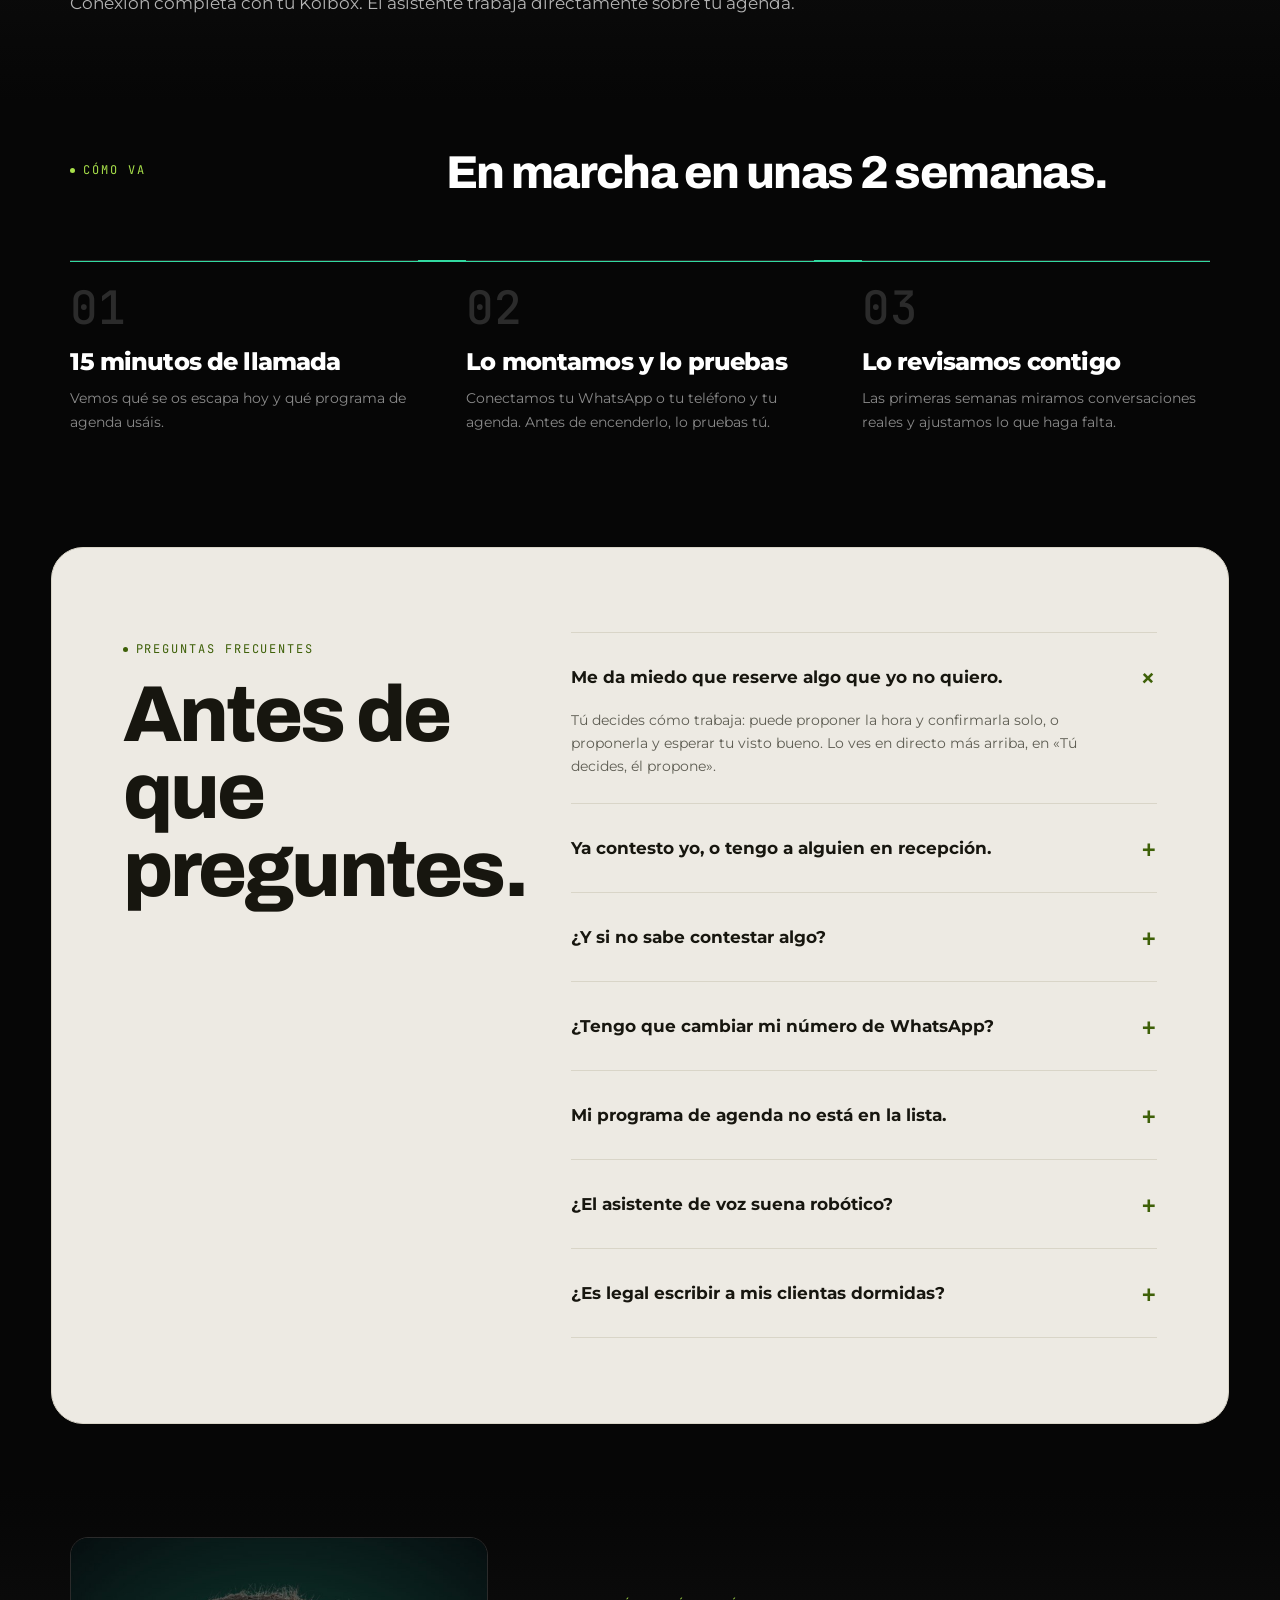
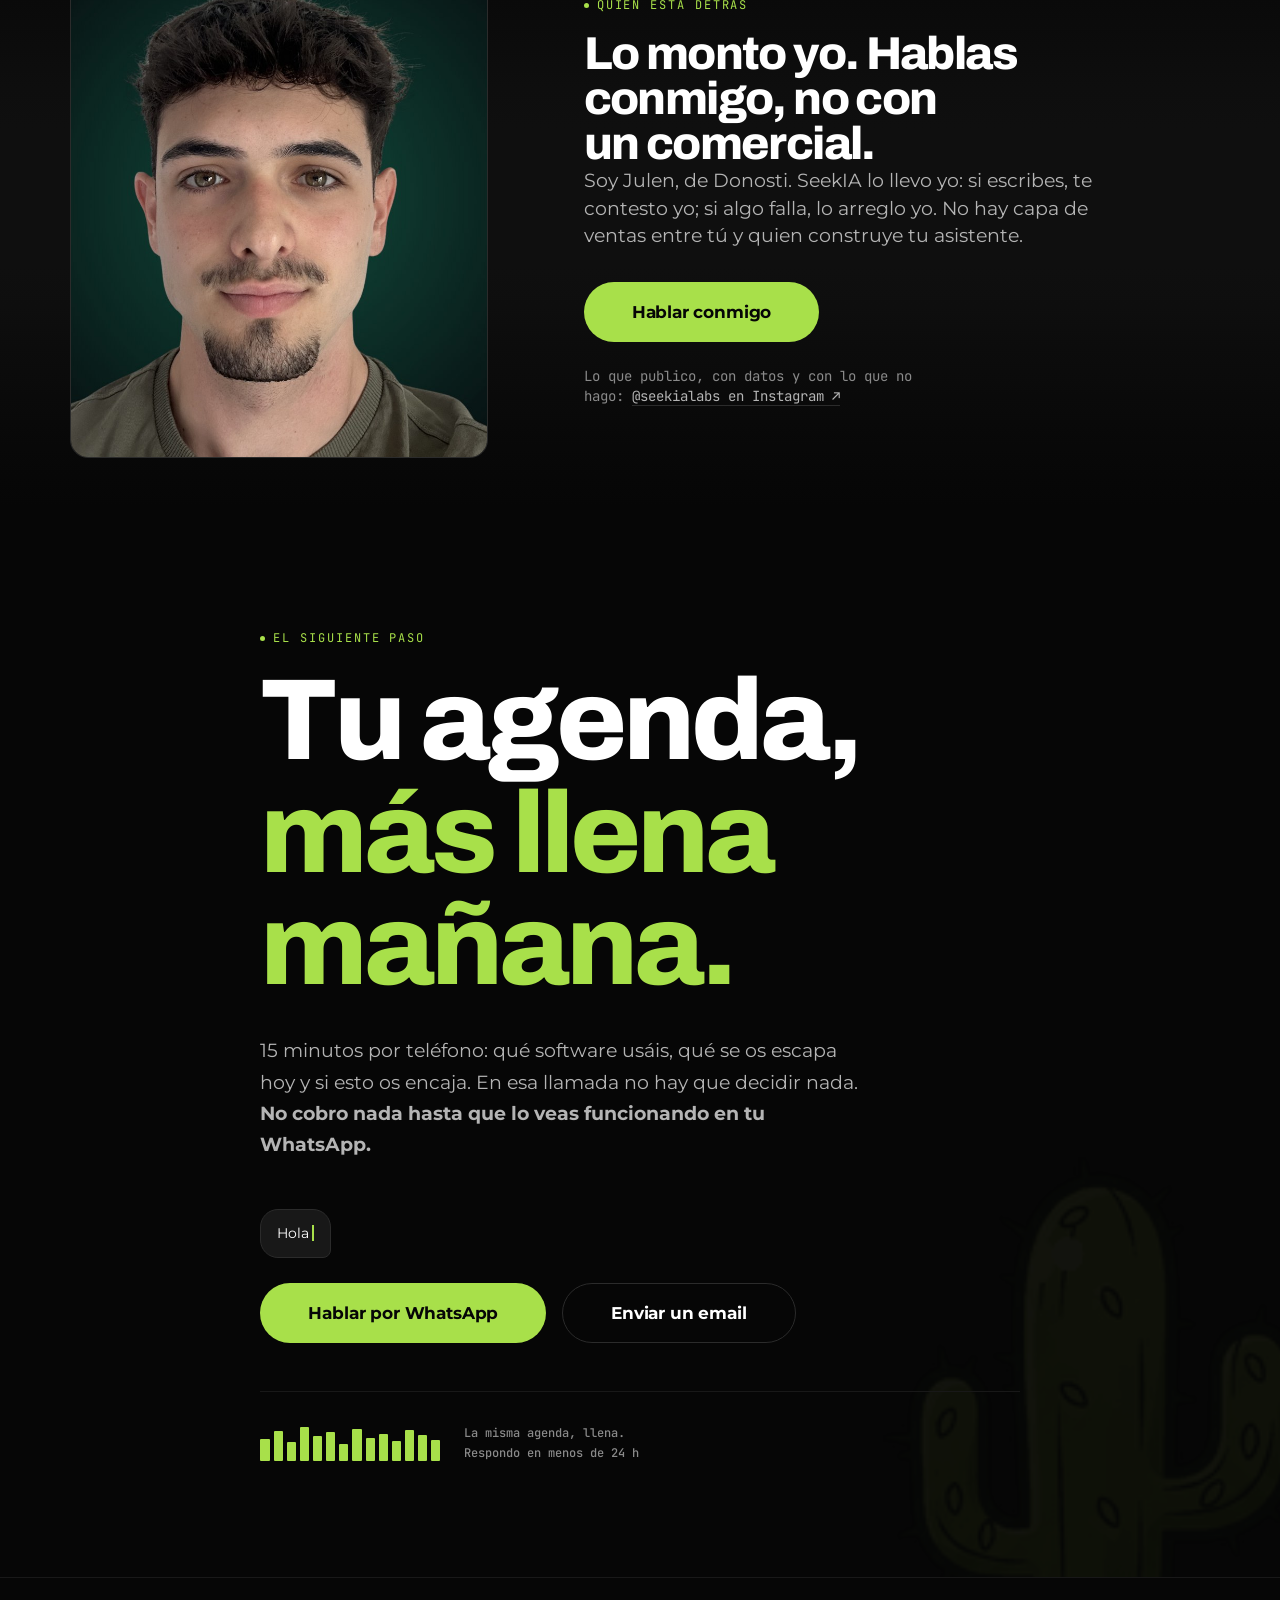
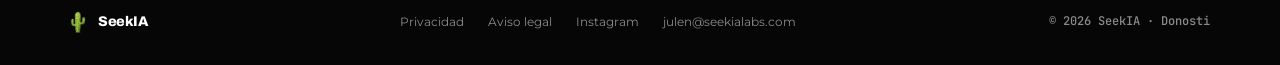
==== commit 52c78f03: "Enlace al Instagram @seekialabs: bajo «Quién está detrás», en el pie (home y dental) y sameAs en los" ====
--- a/index.html
+++ b/index.html
@@ -27,7 +27,7 @@
 
 <link rel="stylesheet" href="css/tokens.css?v=18">
 <link rel="stylesheet" href="css/base.css?v=17">
-<link rel="stylesheet" href="css/secciones.css?v=18">
+<link rel="stylesheet" href="css/secciones.css?v=19">
 <link rel="stylesheet" href="css/v4.css?v=3">
 <link rel="stylesheet" href="css/v5.css?v=33">
 
@@ -42,7 +42,8 @@
   "areaServed": "ES",
   "address": { "@type": "PostalAddress", "addressLocality": "Donostia-San Sebastián", "addressCountry": "ES" },
   "email": "julen@seekialabs.com",
-  "founder": { "@type": "Person", "name": "Julen Jiménez" }
+  "founder": { "@type": "Person", "name": "Julen Jiménez" },
+  "sameAs": ["https://www.instagram.com/seekialabs/"]
 }
 </script>
 <script type="application/ld+json">
@@ -741,6 +742,7 @@
         <h2>Lo monto yo. Hablas conmigo, no con un comercial.</h2>
         <p>Soy Julen, de Donosti. SeekIA lo llevo yo: si escribes, te contesto yo; si algo falla, lo arreglo yo. No hay capa de ventas entre tú y quien construye tu asistente.</p>
         <a href="#cierre" class="btn btn--primary">Hablar conmigo</a>
+        <p class="fundador__ig">Lo que publico, con datos y con lo que no hago: <a href="https://www.instagram.com/seekialabs/" target="_blank" rel="noopener">@seekialabs en Instagram ↗</a></p>
       </div>
     </div>
   </section>
@@ -783,6 +785,7 @@
     <div class="site-footer__links">
       <a href="privacidad.html">Privacidad</a>
       <a href="aviso-legal.html">Aviso legal</a>
+      <a href="https://www.instagram.com/seekialabs/" target="_blank" rel="noopener">Instagram</a>
       <a href="mailto:julen@seekialabs.com">julen@seekialabs.com</a>
     </div>
     <span class="site-footer__copy mono">© 2026 SeekIA · Donosti</span>
--- a/css/secciones.css
+++ b/css/secciones.css
@@ -783,6 +783,10 @@
   color: var(--ink-3);
 }
 .fundador__copy p { font-size: var(--text-lead); color: var(--ink-5); line-height: var(--lh-normal); margin-bottom: var(--space-6); max-width: 42ch; }
+/* Enlace al Instagram: texto bajo el botón, sin competir con él */
+.fundador__copy .fundador__ig { font-family: var(--font-mono); font-size: var(--text-cap); color: var(--ink-4); letter-spacing: var(--track-normal); margin: var(--space-5) 0 0; max-width: 46ch; }
+.fundador__ig a { color: var(--ink-5); border-bottom: 1px solid var(--ink-3); white-space: nowrap; transition: color .2s, border-color .2s; }
+.fundador__ig a:hover { color: var(--lime); border-color: var(--lime); }
 
 /* ============ CIERRE — la agenda llena ============
    Aquí termina el arco: las barras vuelven encendidas y el cactus
@@ -836,7 +840,7 @@
 }
 .site-footer .brand { font-size: var(--text-cap); }
 .site-footer .brand img { height: 22px; }
-.site-footer__links { display: flex; gap: var(--space-5); font-size: var(--text-micro); color: var(--ink-4); }
+.site-footer__links { display: flex; flex-wrap: wrap; gap: var(--space-2) var(--space-5); font-size: var(--text-micro); color: var(--ink-4); }
 .site-footer__links a:hover { color: var(--lime); }
 .site-footer__copy { font-family: var(--font-mono); font-size: var(--text-micro); color: var(--ink-4); }
 
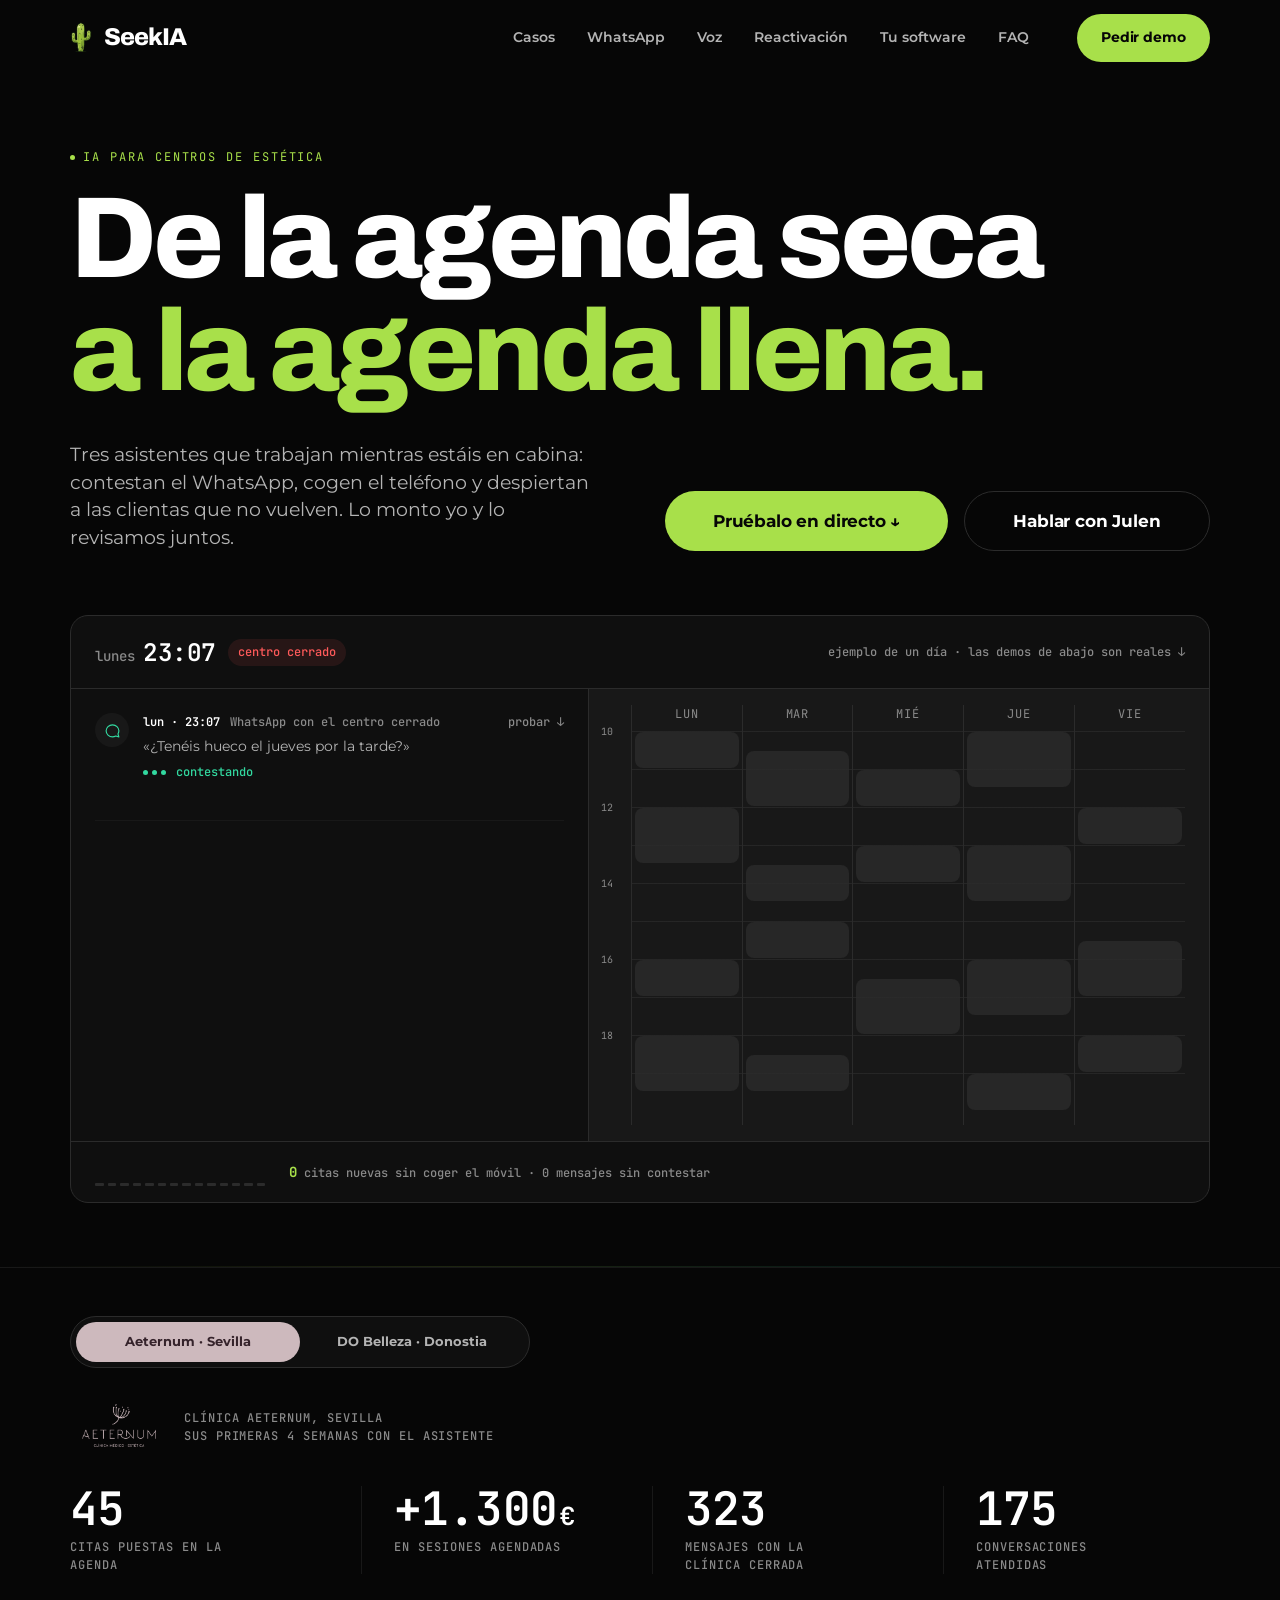
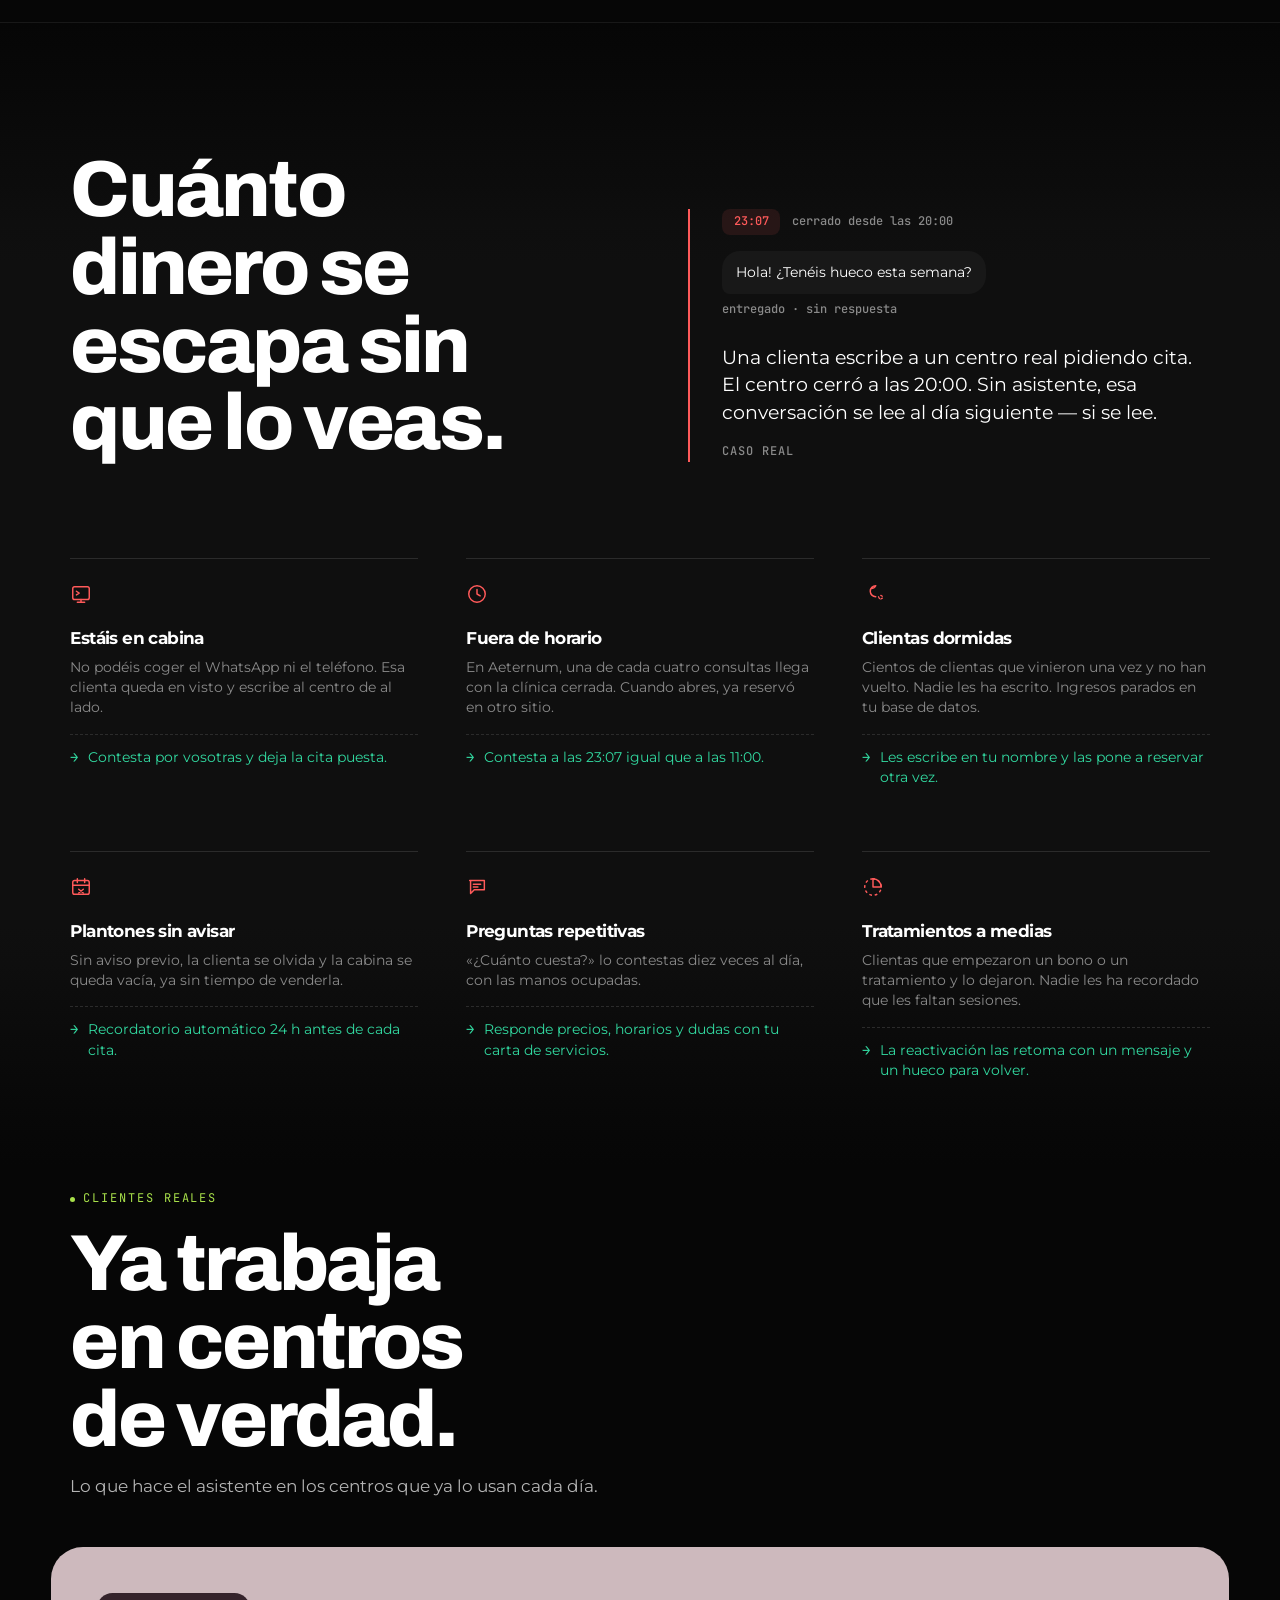
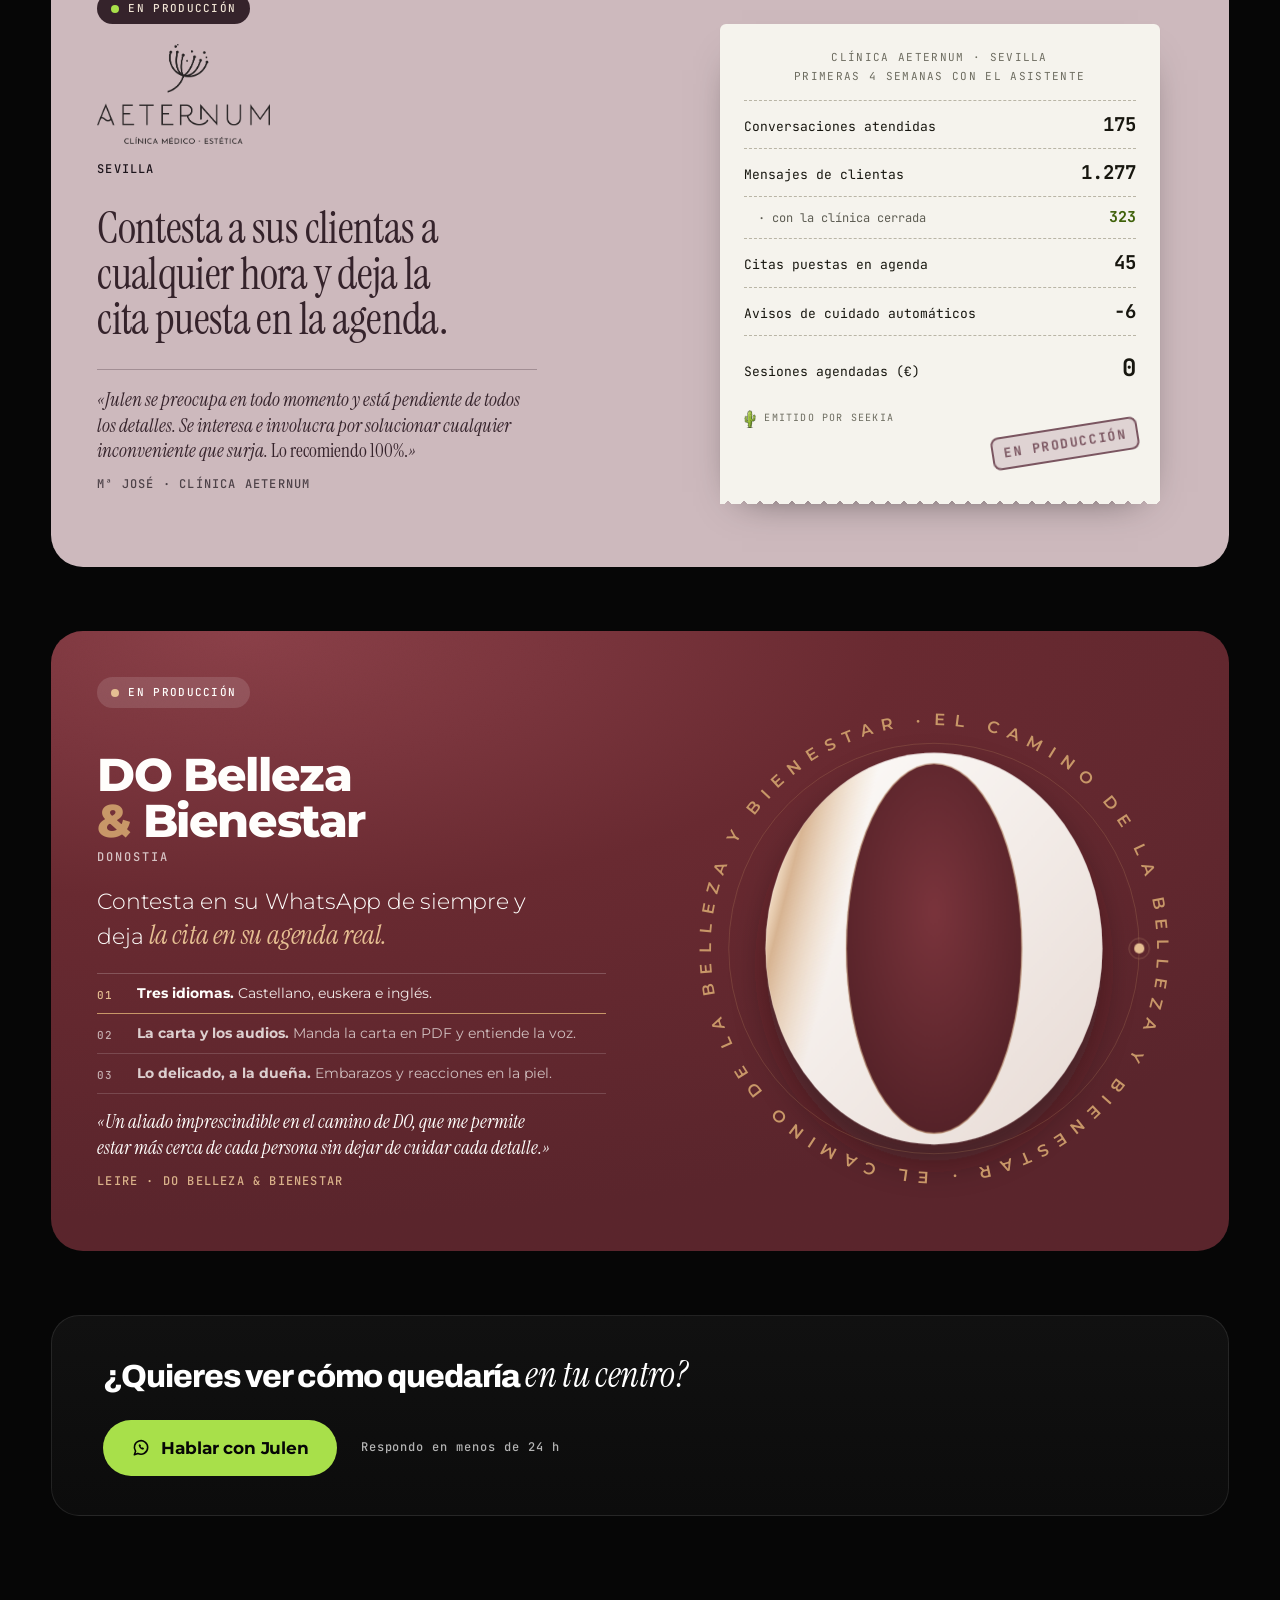
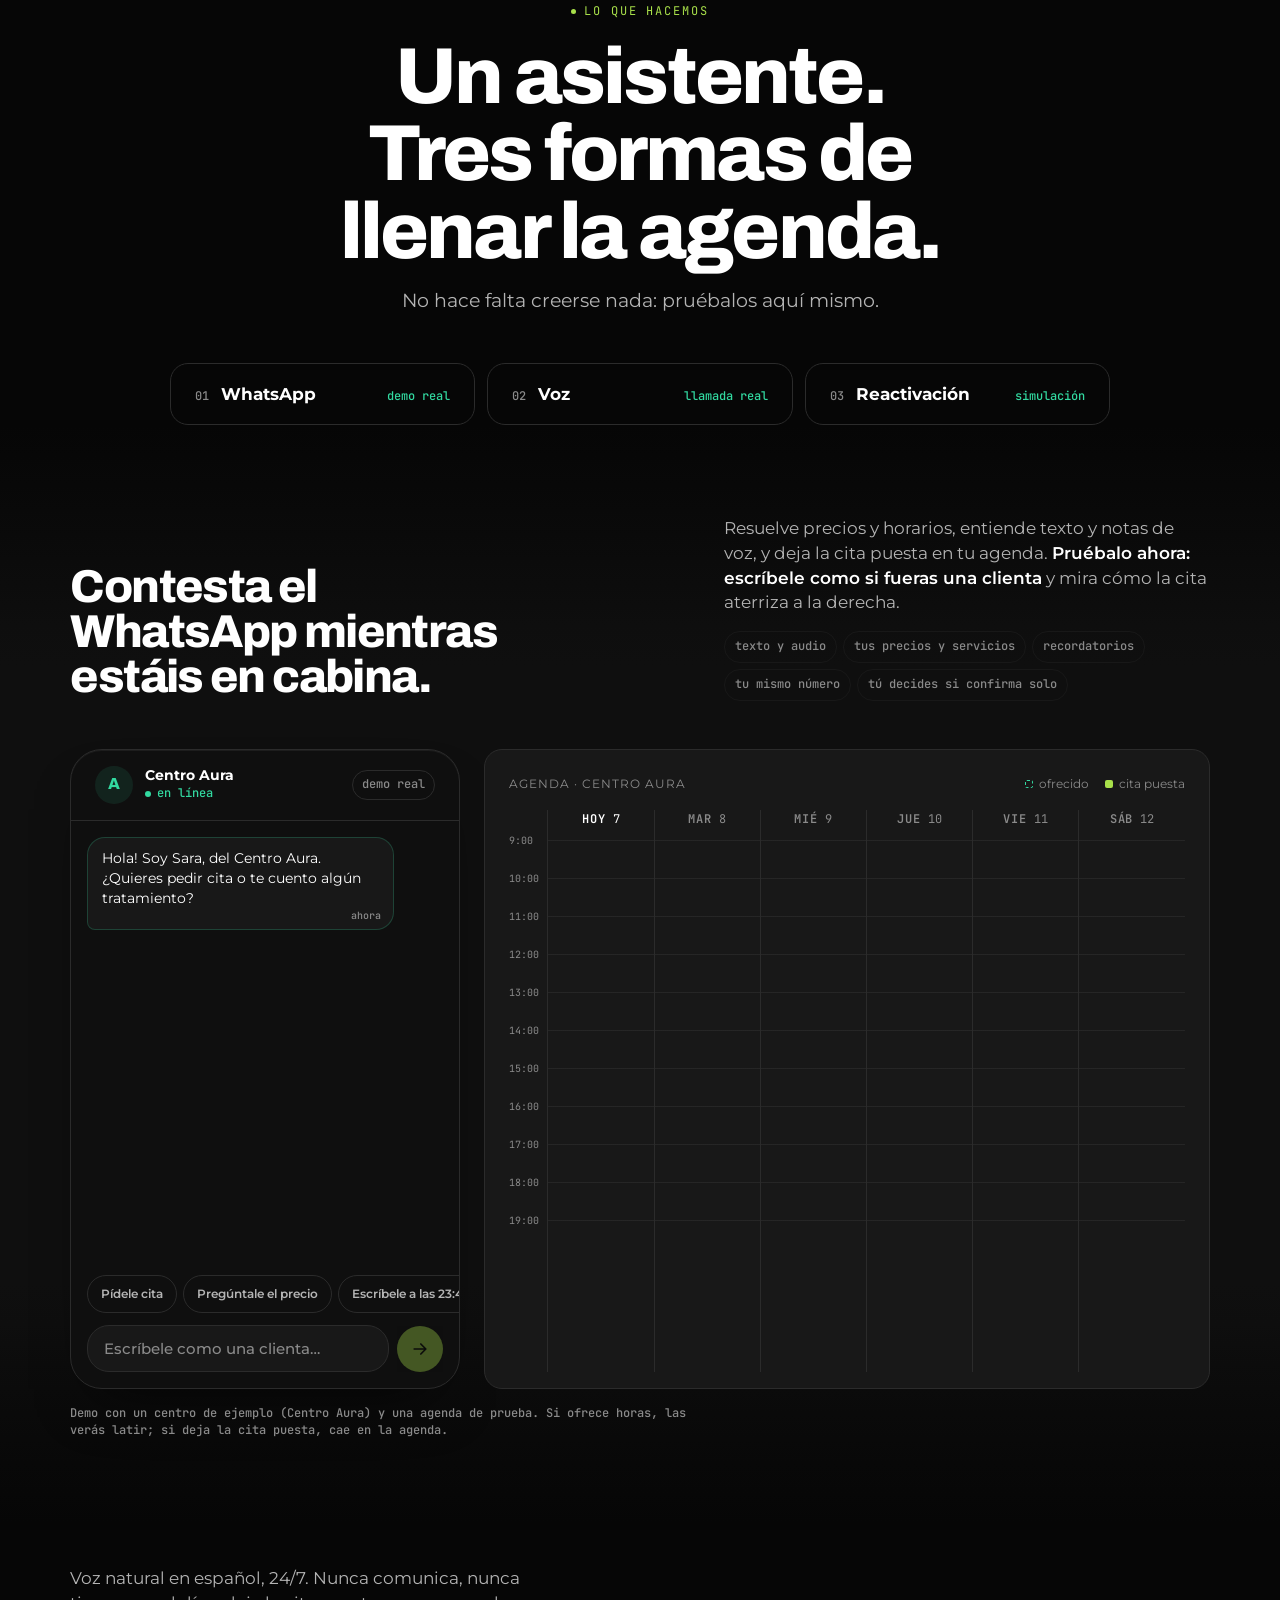
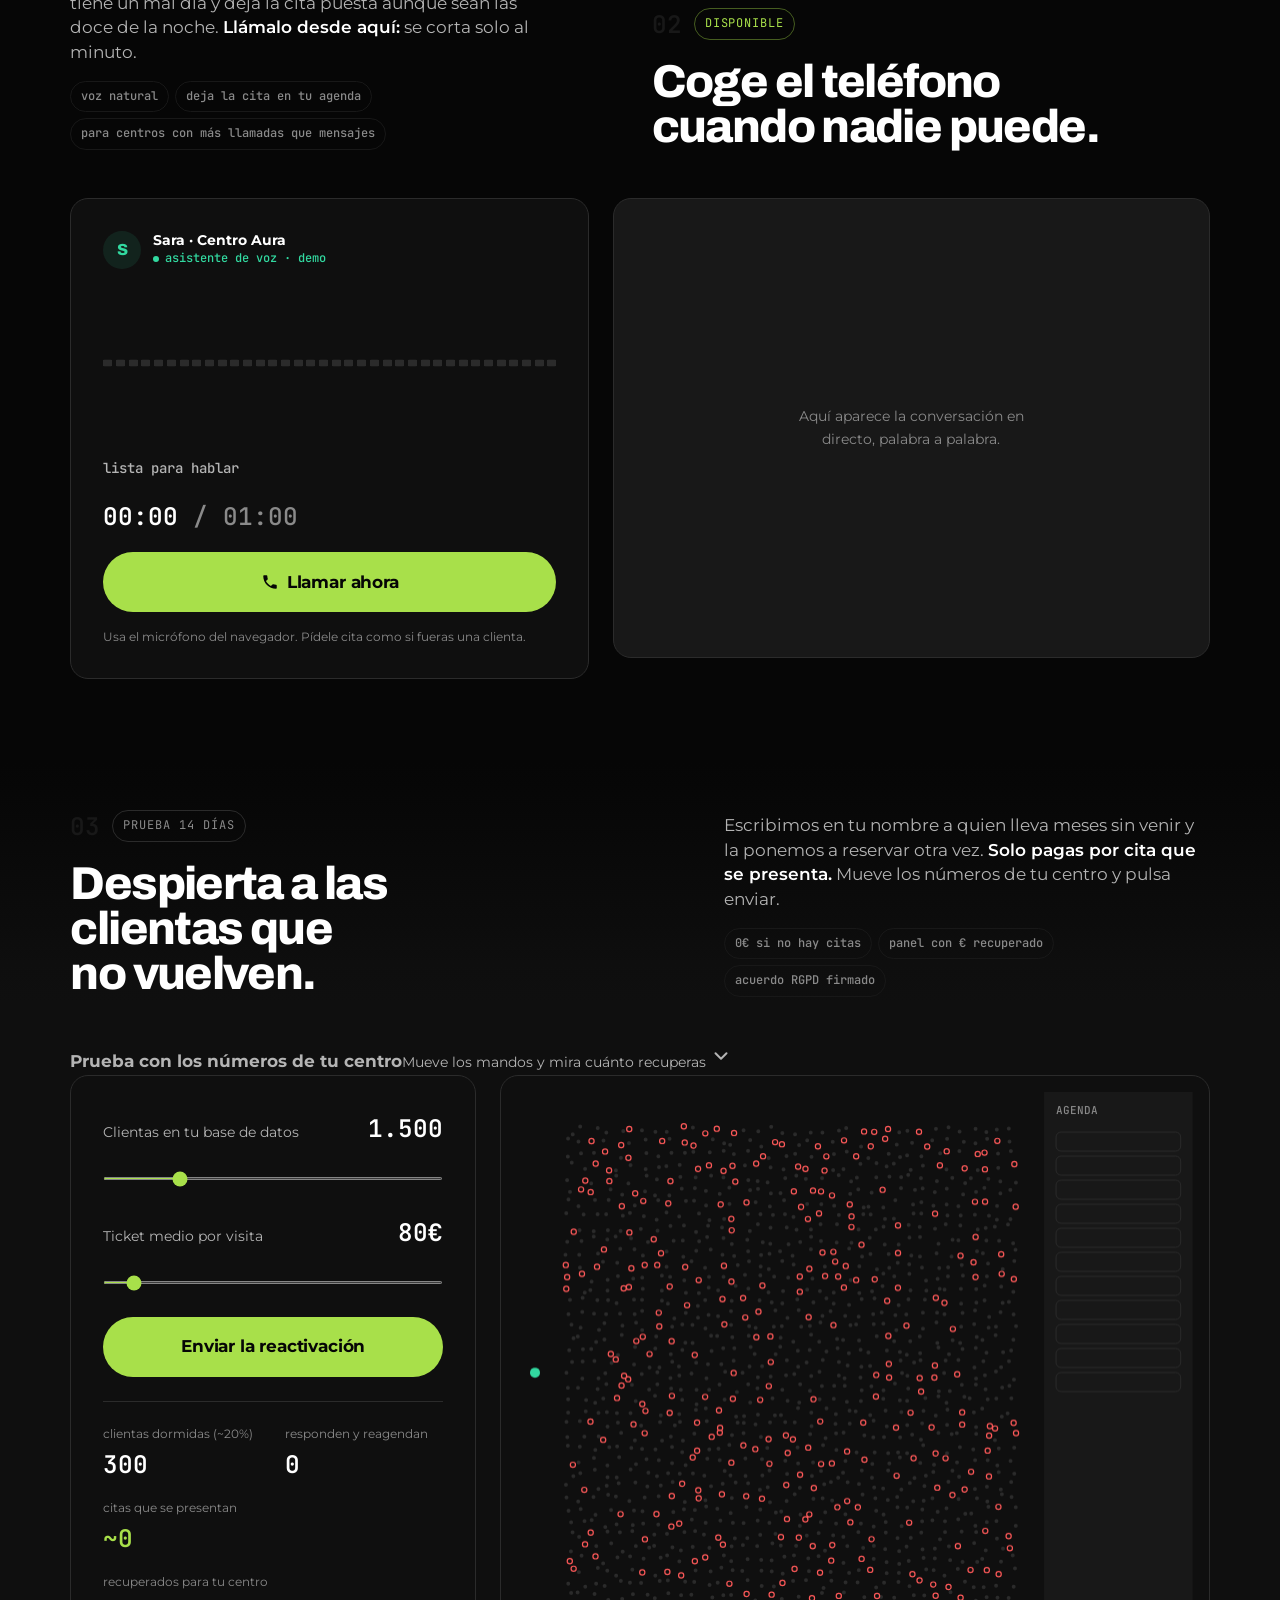
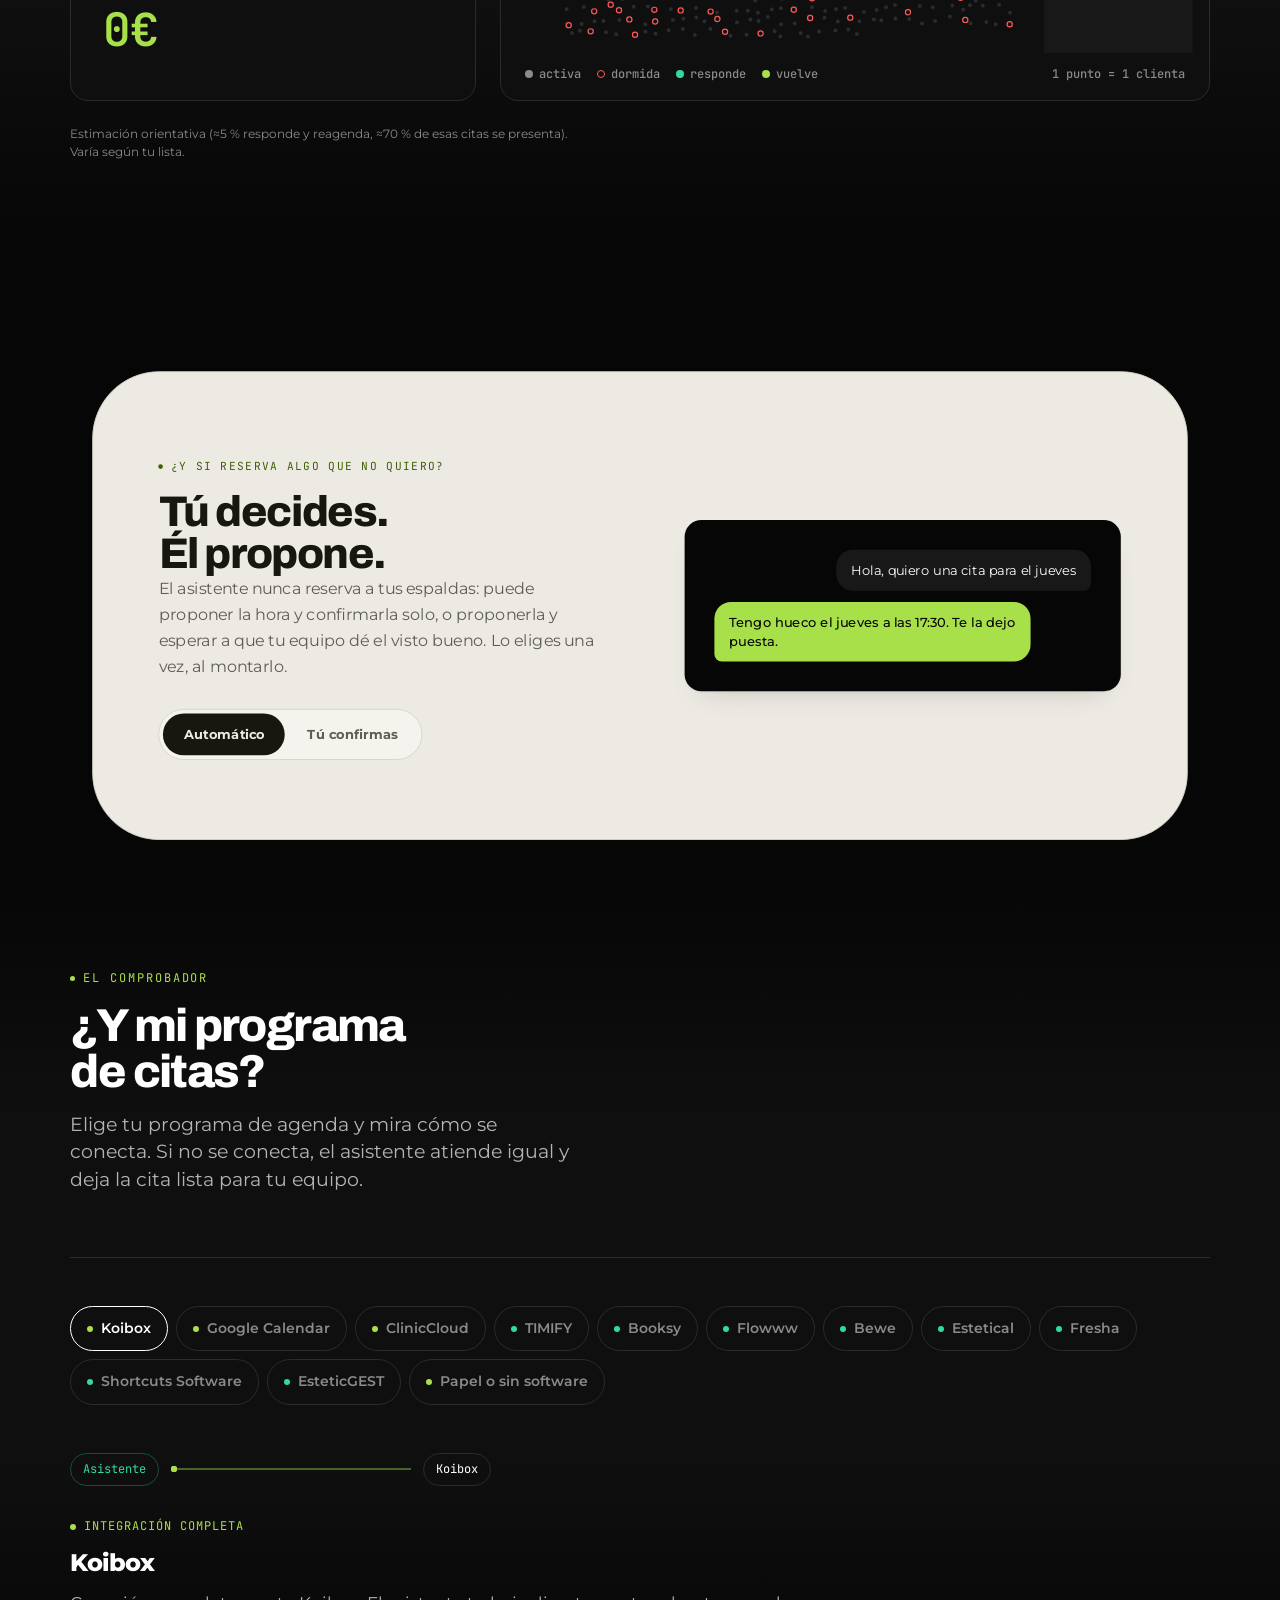
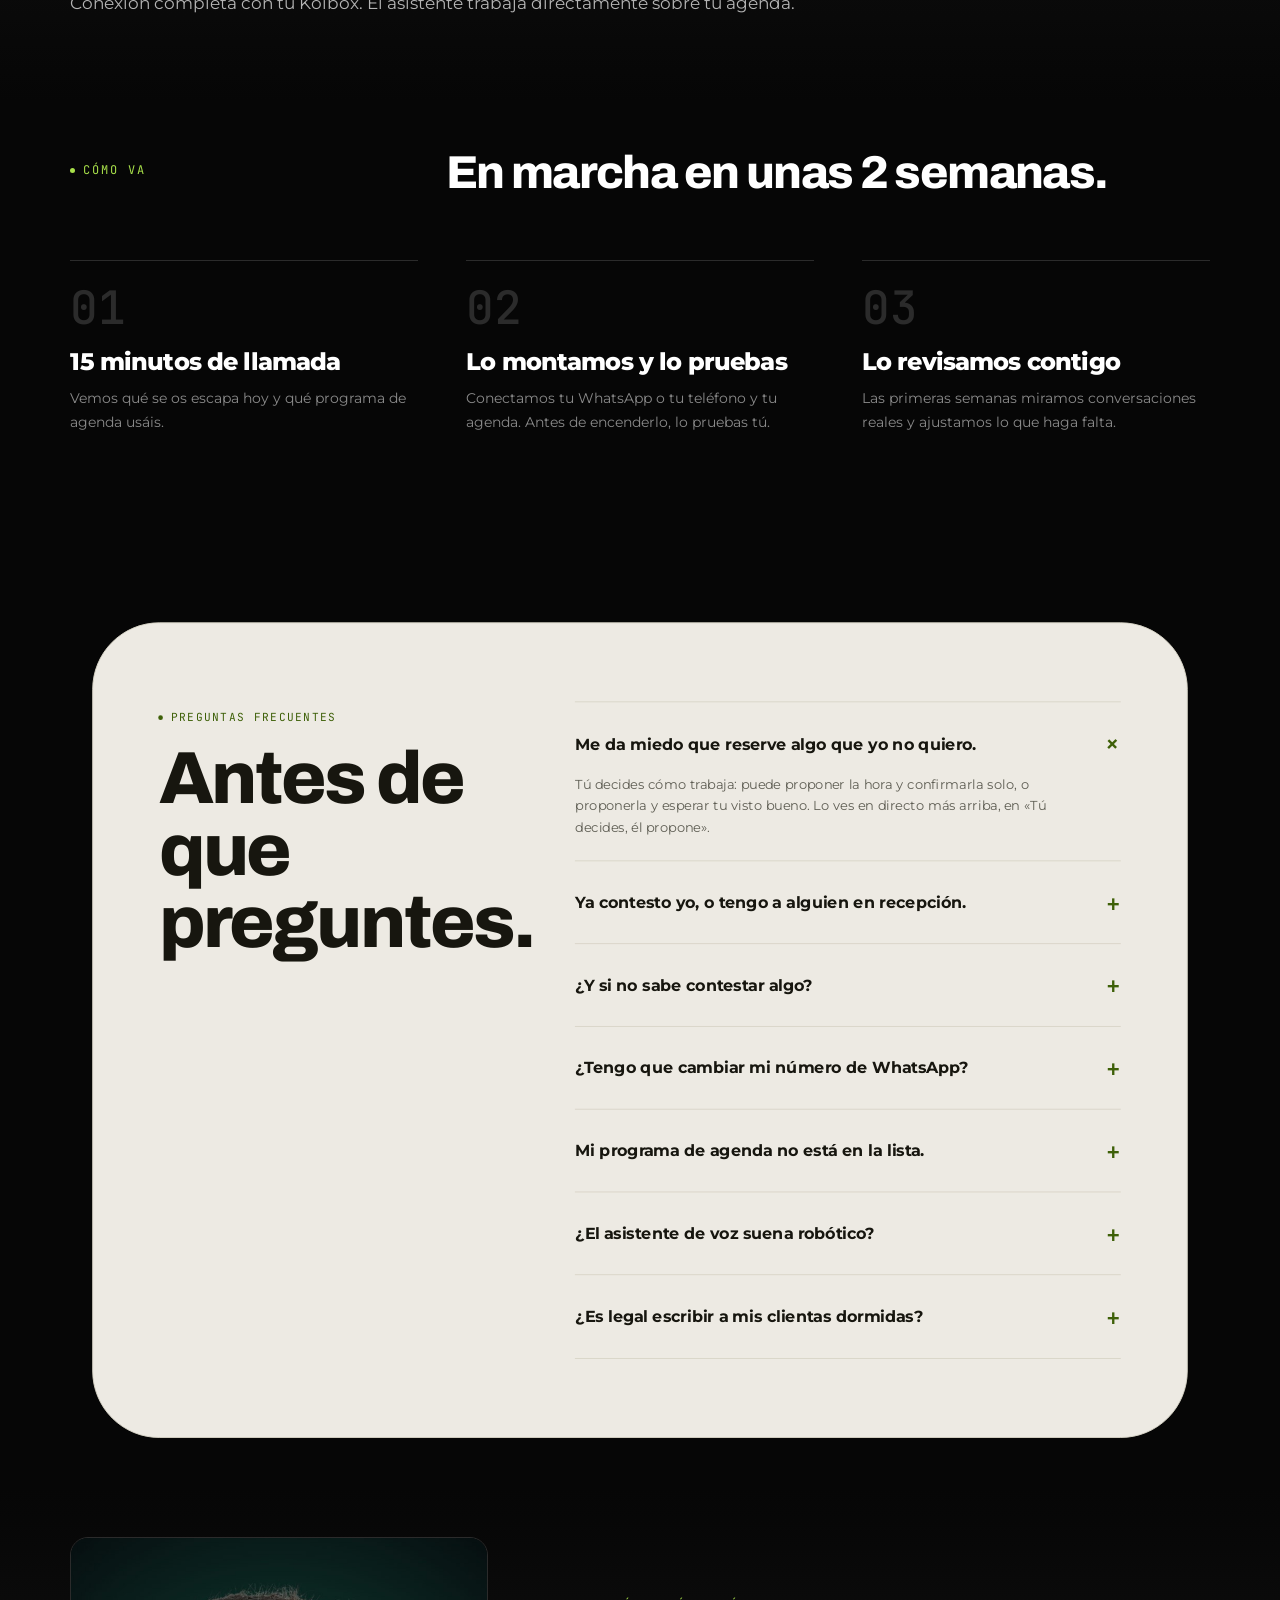
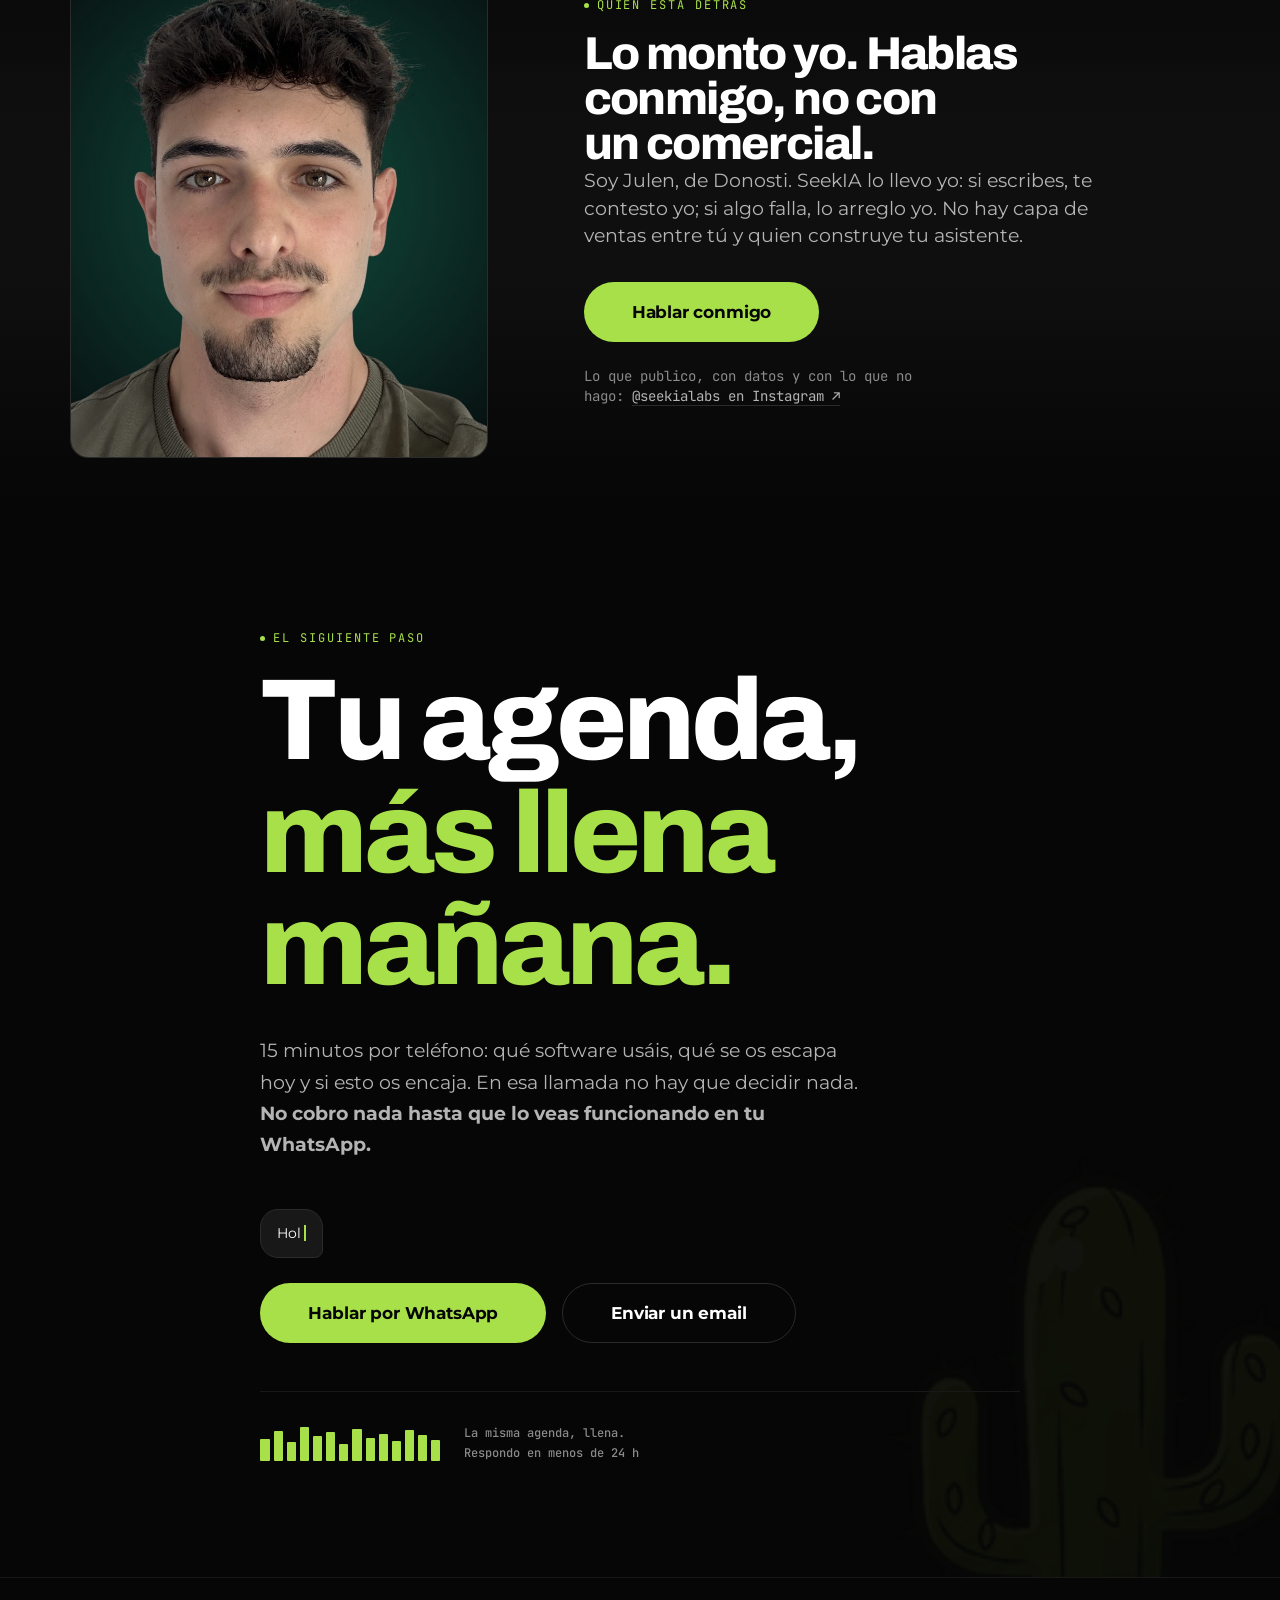
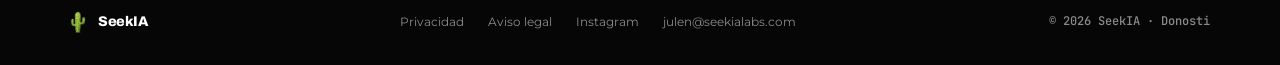
==== commit 3f07614c: "Casos sube tras «Sequía» (franja de cifras se queda bajo el héroe); cifras recalculadas (Aeternum 4 " ====
--- a/index.html
+++ b/index.html
@@ -29,7 +29,7 @@
 <link rel="stylesheet" href="css/base.css?v=17">
 <link rel="stylesheet" href="css/secciones.css?v=19">
 <link rel="stylesheet" href="css/v4.css?v=3">
-<link rel="stylesheet" href="css/v5.css?v=33">
+<link rel="stylesheet" href="css/v5.css?v=34">
 
 <script type="application/ld+json">
 {
@@ -69,10 +69,10 @@
     </a>
     <nav class="site-nav" aria-label="Principal">
       <div class="site-nav__links">
+        <a href="#casos">Casos</a>
         <a href="#atencion">WhatsApp</a>
         <a href="#voz">Voz</a>
         <a href="#reactivacion">Reactivación</a>
-        <a href="#casos">Casos</a>
         <a href="#software">Tu software</a>
         <a href="#faq">FAQ</a>
       </div>
@@ -85,10 +85,10 @@
 </header>
 
 <nav class="mobile-nav" id="mobile-nav" aria-label="Menú móvil">
+  <a href="#casos">Casos</a>
   <a href="#atencion">WhatsApp</a>
   <a href="#voz">Voz</a>
   <a href="#reactivacion">Reactivación</a>
-  <a href="#casos">Casos</a>
   <a href="#software">Tu software</a>
   <a href="#faq">FAQ</a>
   <a href="#cierre" class="btn btn--primary" style="margin-top:12px;">Pedir demo</a>
@@ -226,23 +226,23 @@
       <div class="registro__fila is-on" id="reg-aet" role="tabpanel" aria-labelledby="reg-tab-aet">
         <div class="registro__quien">
           <img src="assets/aeternum-logo.png" alt="Aeternum Clínica Médico-Estética" width="72" height="40">
-          <p class="mono">Clínica Aeternum, Sevilla<br>sus primeras 2 semanas con el asistente</p>
+          <p class="mono">Clínica Aeternum, Sevilla<br>sus primeras 4 semanas con el asistente</p>
         </div>
         <div class="registro__row registro__row--4">
           <div class="registro__item">
-            <span class="registro__value mono"><span data-contar="30">30</span></span>
+            <span class="registro__value mono"><span data-contar="45">45</span></span>
             <span class="registro__label mono">citas puestas en la agenda</span>
           </div>
           <div class="registro__item">
-            <span class="registro__value mono">+<span data-contar="900">900</span><small class="eur">€</small></span>
+            <span class="registro__value mono">+<span data-contar="1300">1.300</span><small class="eur">€</small></span>
             <span class="registro__label mono">en sesiones agendadas</span>
           </div>
           <div class="registro__item">
-            <span class="registro__value mono"><span data-contar="206">206</span></span>
+            <span class="registro__value mono"><span data-contar="323">323</span></span>
             <span class="registro__label mono">mensajes con la clínica cerrada</span>
           </div>
           <div class="registro__item">
-            <span class="registro__value mono"><span data-contar="132">132</span></span>
+            <span class="registro__value mono"><span data-contar="175">175</span></span>
             <span class="registro__label mono">conversaciones atendidas</span>
           </div>
         </div>
@@ -250,7 +250,7 @@
       <div class="registro__fila" id="reg-dob" role="tabpanel" aria-labelledby="reg-tab-dob">
         <div class="registro__quien">
           <span class="registro__logo"><svg viewBox="0 0 90 96" aria-hidden="true" focusable="false"><ellipse cx="45" cy="48" rx="34" ry="40" fill="#F1E7E1"/><ellipse cx="45" cy="48" rx="17" ry="35" fill="#6A2A31"/></svg></span>
-          <p class="mono">DO Belleza &amp; Bienestar, Donostia<br>sus primeras semanas con el asistente</p>
+          <p class="mono">DO Belleza &amp; Bienestar, Donostia<br>su primer mes con el asistente</p>
         </div>
         <div class="registro__row registro__row--4">
           <div class="registro__item">
@@ -266,7 +266,7 @@
             <span class="registro__label mono">mensajes contestados con el centro cerrado</span>
           </div>
           <div class="registro__item">
-            <span class="registro__value mono"><span data-contar="69">69</span></span>
+            <span class="registro__value mono"><span data-contar="76">76</span></span>
             <span class="registro__label mono">conversaciones atendidas</span>
           </div>
         </div>
@@ -338,179 +338,6 @@
     </div>
   </section>
 
-  <!-- ============ SERVICIOS — tres escenarios, cada uno con su prueba ============ -->
-  <section class="servicios servicios--v4 section section--tight" id="servicios">
-    <div class="wrap">
-      <div class="head head--center">
-        <span class="eyebrow" data-reveal>Lo que hacemos</span>
-        <h2 class="t-h1" data-reveal data-reveal-delay="1">Un asistente. Tres formas de llenar la agenda.</h2>
-        <p class="lead" data-reveal data-reveal-delay="2">No hace falta creerse nada: pruébalos aquí mismo.</p>
-      </div>
-      <nav class="indice" aria-label="Los tres servicios" data-reveal data-reveal-delay="2">
-        <a href="#atencion" class="indice__item"><span class="mono">01</span> WhatsApp <em class="mono">demo real</em></a>
-        <a href="#voz" class="indice__item"><span class="mono">02</span> Voz <em class="mono">llamada real</em></a>
-        <a href="#reactivacion" class="indice__item"><span class="mono">03</span> Reactivación <em class="mono">simulación</em></a>
-      </nav>
-    </div>
-  </section>
-
-  <!-- ============ 01 · ATENCIÓN (WhatsApp) — demo REAL ============ -->
-  <section class="escenario section" id="atencion">
-    <div class="wrap">
-      <div class="escenario__cab">
-        <div>
-          <p class="escenario__marca" data-reveal><span class="escenario__num mono">01</span><span class="insignia insignia--lima">En producción real</span></p>
-          <h2 class="escenario__titulo" data-reveal data-reveal-delay="1">Contesta el WhatsApp mientras estáis en cabina.</h2>
-        </div>
-        <div class="escenario__txt" data-reveal data-reveal-delay="2">
-          <p>Resuelve precios y horarios, entiende texto y notas de voz, y deja la cita puesta en tu agenda. <strong>Pruébalo ahora: escríbele como si fueras una clienta</strong> y mira cómo la cita aterriza a la derecha.</p>
-          <ul class="escenario__rasgos mono">
-            <li>texto y audio</li><li>tus precios y servicios</li><li>recordatorios</li><li>tu mismo número</li><li>tú decides si confirma solo</li>
-          </ul>
-        </div>
-      </div>
-
-      <div class="atencion" id="atencion-demo" data-reveal data-reveal-delay="2">
-        <div class="movil" role="group" aria-label="Chat de prueba con el asistente de Centro Aura">
-          <div class="movil__cab">
-            <span class="movil__avatar" aria-hidden="true">A</span>
-            <div class="movil__quien">
-              <p class="movil__nombre">Centro Aura</p>
-              <p class="movil__estado mono" id="atencion-estado" data-estado="linea">en línea</p>
-            </div>
-            <span class="movil__demo mono">demo real</span>
-          </div>
-          <div class="movil__msgs" id="atencion-msgs" role="log" aria-live="polite" aria-label="Conversación">
-            <div class="burbuja burbuja--bot">Hola! Soy Sara, del Centro Aura. ¿Quieres pedir cita o te cuento algún tratamiento?<span class="burbuja__hora mono">ahora</span></div>
-          </div>
-          <div class="movil__chips" id="atencion-chips">
-            <button type="button" class="chip" data-prompt="Hola, quiero pedir cita para mañana por la tarde, ¿qué horas tenéis libres?">Pídele cita</button>
-            <button type="button" class="chip" data-prompt="¿Cuánto cuesta una limpieza facial?">Pregúntale el precio</button>
-            <button type="button" class="chip" data-prompt="Perdona que escriba tan tarde, ¿tenéis hueco este fin de semana?">Escríbele a las 23:40</button>
-          </div>
-          <form class="movil__form" id="atencion-form" autocomplete="off">
-            <label class="sr-only" for="atencion-input">Tu mensaje</label>
-            <textarea id="atencion-input" rows="1" placeholder="Escríbele como una clienta…" maxlength="500"></textarea>
-            <button type="submit" class="movil__enviar" aria-label="Enviar mensaje">
-              <svg viewBox="0 0 24 24" fill="none" aria-hidden="true"><path d="M5 12h13M13 6l6 6-6 6" stroke="currentColor" stroke-width="2" stroke-linecap="round" stroke-linejoin="round"/></svg>
-            </button>
-          </form>
-        </div>
-
-        <div class="semana" id="atencion-agenda" role="region" aria-label="Agenda de prueba de Centro Aura">
-          <!-- la pinta agenda.js con los días reales de esta semana -->
-        </div>
-      </div>
-      <p class="escenario__nota mono">Demo con un centro de ejemplo (Centro Aura) y una agenda de prueba. Si ofrece horas, las verás latir; si deja la cita puesta, cae en la agenda.</p>
-    </div>
-  </section>
-
-  <!-- ============ 02 · VOZ — llamada REAL ============ -->
-  <section class="escenario escenario--voz section" id="voz">
-    <div class="wrap">
-      <div class="escenario__cab escenario__cab--der">
-        <div>
-          <p class="escenario__marca" data-reveal><span class="escenario__num mono">02</span><span class="insignia insignia--lima">Disponible</span></p>
-          <h2 class="escenario__titulo" data-reveal data-reveal-delay="1">Coge el teléfono cuando nadie puede.</h2>
-        </div>
-        <div class="escenario__txt" data-reveal data-reveal-delay="2">
-          <p>Voz natural en español, 24/7. Nunca comunica, nunca tiene un mal día y deja la cita puesta aunque sean las doce de la noche. <strong>Llámalo desde aquí:</strong> se corta solo al minuto.</p>
-          <ul class="escenario__rasgos mono">
-            <li>voz natural</li><li>deja la cita en tu agenda</li><li>para centros con más llamadas que mensajes</li>
-          </ul>
-        </div>
-      </div>
-
-      <div class="llamada" id="llamada" data-estado="reposo" data-reveal data-reveal-delay="2">
-        <div class="llamada__panel">
-          <div class="llamada__quien">
-            <span class="movil__avatar" aria-hidden="true">S</span>
-            <div>
-              <p class="movil__nombre">Sara · Centro Aura</p>
-              <p class="movil__estado mono">asistente de voz · demo</p>
-            </div>
-          </div>
-          <div class="llamada__onda" id="llamada-onda" aria-hidden="true"></div>
-          <p class="llamada__estado mono" id="llamada-estado" aria-live="polite">lista para hablar</p>
-          <p class="llamada__tiempo mono"><span id="llamada-tiempo">00:00</span> <span class="llamada__max">/ 01:00</span></p>
-          <button class="btn btn--primary llamada__boton" id="llamada-boton" type="button">
-            <svg width="18" height="18" viewBox="0 0 24 24" fill="none" aria-hidden="true"><path d="M6.6 10.8c1.4 2.8 3.8 5.1 6.6 6.6l2.2-2.2c.3-.3.7-.4 1-.2 1.1.4 2.3.6 3.6.6.6 0 1 .4 1 1V20c0 .6-.4 1-1 1C10.6 21 3 13.4 3 4c0-.6.4-1 1-1h3.4c.6 0 1 .4 1 1 0 1.2.2 2.4.6 3.6.1.4 0 .8-.2 1L6.6 10.8z" fill="currentColor"/></svg>
-            <span class="llamada__boton-txt">Llamar ahora</span>
-          </button>
-          <p class="llamada__nota">Usa el micrófono del navegador. Pídele cita como si fueras una clienta.</p>
-        </div>
-        <div class="llamada__lado">
-          <div class="llamada__trans" id="llamada-trans" role="log" aria-live="polite" aria-label="Transcripción de la llamada">
-            <p class="llamada__vacio">Aquí aparece la conversación en directo, palabra a palabra.</p>
-          </div>
-          <div class="ticket" id="llamada-ticket" hidden>
-            <span class="ticket__et mono">cita puesta por teléfono</span>
-            <p class="ticket__cuando" id="llamada-ticket-cuando"></p>
-          </div>
-        </div>
-      </div>
-    </div>
-  </section>
-
-  <!-- ============ 03 · REACTIVACIÓN — simulación con las cuentas de siempre ============ -->
-  <section class="escenario escenario--react section" id="reactivacion">
-    <div class="wrap">
-      <div class="escenario__cab">
-        <div>
-          <p class="escenario__marca" data-reveal><span class="escenario__num mono">03</span><span class="insignia">Prueba 14 días</span></p>
-          <h2 class="escenario__titulo" data-reveal data-reveal-delay="1">Despierta a las clientas que no vuelven.</h2>
-        </div>
-        <div class="escenario__txt" data-reveal data-reveal-delay="2">
-          <p>Escribimos en tu nombre a quien lleva meses sin venir y la ponemos a reservar otra vez. <strong>Solo pagas por cita que se presenta.</strong> Mueve los números de tu centro y pulsa enviar.</p>
-          <ul class="escenario__rasgos mono">
-            <li>0€ si no hay citas</li><li>panel con € recuperado</li><li>acuerdo RGPD firmado</li>
-          </ul>
-        </div>
-      </div>
-
-      <button class="reactivar__abrir" id="reactivar-abrir" type="button" aria-expanded="false" aria-controls="reactivar">
-        <span class="reactivar__abrir-txt"><b>Prueba con los números de tu centro</b><small>Mueve los mandos y mira cuánto recuperas</small></span>
-        <svg class="reactivar__flecha" width="22" height="22" viewBox="0 0 24 24" fill="none" aria-hidden="true"><path d="M6 9l6 6 6-6" stroke="currentColor" stroke-width="2.2" stroke-linecap="round" stroke-linejoin="round"/></svg>
-      </button>
-
-      <div class="reactivar" id="reactivar" data-reveal data-reveal-delay="2">
-        <div class="reactivar__mandos">
-          <div class="calculadora__field">
-            <div class="calculadora__field-head">
-              <label for="r-clientas">Clientas en tu base de datos</label>
-              <span class="mono calculadora__field-value" id="r-clientas-out">1.500</span>
-            </div>
-            <input type="range" id="r-clientas" min="300" max="6000" step="100" value="1500">
-          </div>
-          <div class="calculadora__field">
-            <div class="calculadora__field-head">
-              <label for="r-ticket">Ticket medio por visita</label>
-              <span class="mono calculadora__field-value" id="r-ticket-out">80€</span>
-            </div>
-            <input type="range" id="r-ticket" min="40" max="600" step="10" value="80">
-          </div>
-          <button class="btn btn--primary reactivar__boton" id="reactivar-boton" type="button">Enviar la reactivación</button>
-          <dl class="reactivar__cuenta">
-            <div><dt>clientas dormidas (~20%)</dt><dd class="mono" id="r-dormidas">300</dd></div>
-            <div><dt>responden y reagendan</dt><dd class="mono" id="r-responden">15</dd></div>
-            <div><dt>citas que se presentan</dt><dd class="mono reactivar__lima" id="r-citas">~10</dd></div>
-            <div class="reactivar__grande"><dt>recuperados para tu centro</dt><dd class="mono reactivar__lima" id="r-euros">800€</dd></div>
-          </dl>
-        </div>
-        <div class="reactivar__campo">
-          <div class="reactivar__lienzo">
-            <canvas id="reactivar-canvas" role="img" aria-label="Simulación: tus clientas como puntos. Las dormidas en rojo; al enviar, algunas responden y vuelven a la agenda."></canvas>
-          </div>
-          <p class="reactivar__leyenda mono" aria-hidden="true">
-            <span class="ley ley--activa">activa</span><span class="ley ley--dormida">dormida</span><span class="ley ley--responde">responde</span><span class="ley ley--vuelve">vuelve</span>
-            <span class="reactivar__unidad" id="r-unidad">1 punto = 1 clienta</span>
-          </p>
-        </div>
-      </div>
-      <p class="calculadora__disclaimer">Estimación orientativa (≈5 % responde y reagenda, ≈70 % de esas citas se presenta). Varía según tu lista.</p>
-    </div>
-  </section>
-
   <!-- ============ CASOS — cliente real: Aeternum (bloque rosa + cuenta en papel) ============
        Cifras: seekia-web/docs/cifras-aeternum.py (recalcular el día de publicar).
        Permiso de Aeternum: nombre, una frase de lo que hace el asistente y números de mensajes. -->
@@ -538,16 +365,16 @@
             <figcaption class="mono">Mª José · Clínica Aeternum</figcaption>
           </figure>
         </div>
-        <!-- la cuenta en papel: el detalle de esas dos semanas -->
+        <!-- la cuenta en papel: el detalle de esas cuatro semanas -->
         <div class="ticket-caja" id="ticket">
-          <p class="ticket-caja__meta">CLÍNICA AETERNUM · SEVILLA<br>PRIMERAS 2 SEMANAS CON EL ASISTENTE</p>
+          <p class="ticket-caja__meta">CLÍNICA AETERNUM · SEVILLA<br>PRIMERAS 4 SEMANAS CON EL ASISTENTE</p>
           <ul class="ticket-caja__lineas">
-            <li style="--i:0"><span>Conversaciones atendidas</span><b data-n="132">132</b></li>
-            <li style="--i:1"><span>Mensajes de clientas</span><b data-n="780">780</b></li>
-            <li class="sub" style="--i:2"><span>· con la clínica cerrada</span><b data-n="206">206</b></li>
-            <li style="--i:3"><span>Citas puestas en agenda</span><b data-n="30">30</b></li>
-            <li style="--i:4"><span>Avisos de cuidado automáticos</span><b data-n="79">79</b></li>
-            <li class="suma" style="--i:5"><span>Sesiones agendadas (€)</span><b data-n="922">922</b></li>
+            <li style="--i:0"><span>Conversaciones atendidas</span><b data-n="175">175</b></li>
+            <li style="--i:1"><span>Mensajes de clientas</span><b data-n="1277">1.277</b></li>
+            <li class="sub" style="--i:2"><span>· con la clínica cerrada</span><b data-n="323">323</b></li>
+            <li style="--i:3"><span>Citas puestas en agenda</span><b data-n="45">45</b></li>
+            <li style="--i:4"><span>Avisos de cuidado automáticos</span><b data-n="123">123</b></li>
+            <li class="suma" style="--i:5"><span>Sesiones agendadas (€)</span><b data-n="1366">1.366</b></li>
           </ul>
           <p class="ticket-caja__firma"><img src="assets/logo-cactus.png" alt="" width="14" height="18"> emitido por SeekIA</p>
           <div class="ticket-caja__sello" aria-hidden="true">EN PRODUCCIÓN</div>
@@ -612,6 +439,179 @@
         </a>
         <span class="casos__fin-nota mono">Respondo en menos de 24 h</span>
       </div>
+    </div>
+  </section>
+
+  <!-- ============ SERVICIOS — tres escenarios, cada uno con su prueba ============ -->
+  <section class="servicios servicios--v4 section section--tight" id="servicios">
+    <div class="wrap">
+      <div class="head head--center">
+        <span class="eyebrow" data-reveal>Lo que hacemos</span>
+        <h2 class="t-h1" data-reveal data-reveal-delay="1">Un asistente. Tres formas de llenar la agenda.</h2>
+        <p class="lead" data-reveal data-reveal-delay="2">No hace falta creerse nada: pruébalos aquí mismo.</p>
+      </div>
+      <nav class="indice" aria-label="Los tres servicios" data-reveal data-reveal-delay="2">
+        <a href="#atencion" class="indice__item"><span class="mono">01</span> WhatsApp <em class="mono">demo real</em></a>
+        <a href="#voz" class="indice__item"><span class="mono">02</span> Voz <em class="mono">llamada real</em></a>
+        <a href="#reactivacion" class="indice__item"><span class="mono">03</span> Reactivación <em class="mono">simulación</em></a>
+      </nav>
+    </div>
+  </section>
+
+  <!-- ============ 01 · ATENCIÓN (WhatsApp) — demo REAL ============ -->
+  <section class="escenario section" id="atencion">
+    <div class="wrap">
+      <div class="escenario__cab">
+        <div>
+          <p class="escenario__marca" data-reveal><span class="escenario__num mono">01</span><span class="insignia insignia--lima">En producción real</span></p>
+          <h2 class="escenario__titulo" data-reveal data-reveal-delay="1">Contesta el WhatsApp mientras estáis en cabina.</h2>
+        </div>
+        <div class="escenario__txt" data-reveal data-reveal-delay="2">
+          <p>Resuelve precios y horarios, entiende texto y notas de voz, y deja la cita puesta en tu agenda. <strong>Pruébalo ahora: escríbele como si fueras una clienta</strong> y mira cómo la cita aterriza a la derecha.</p>
+          <ul class="escenario__rasgos mono">
+            <li>texto y audio</li><li>tus precios y servicios</li><li>recordatorios</li><li>tu mismo número</li><li>tú decides si confirma solo</li>
+          </ul>
+        </div>
+      </div>
+
+      <div class="atencion" id="atencion-demo" data-reveal data-reveal-delay="2">
+        <div class="movil" role="group" aria-label="Chat de prueba con el asistente de Centro Aura">
+          <div class="movil__cab">
+            <span class="movil__avatar" aria-hidden="true">A</span>
+            <div class="movil__quien">
+              <p class="movil__nombre">Centro Aura</p>
+              <p class="movil__estado mono" id="atencion-estado" data-estado="linea">en línea</p>
+            </div>
+            <span class="movil__demo mono">demo real</span>
+          </div>
+          <div class="movil__msgs" id="atencion-msgs" role="log" aria-live="polite" aria-label="Conversación">
+            <div class="burbuja burbuja--bot">Hola! Soy Sara, del Centro Aura. ¿Quieres pedir cita o te cuento algún tratamiento?<span class="burbuja__hora mono">ahora</span></div>
+          </div>
+          <div class="movil__chips" id="atencion-chips">
+            <button type="button" class="chip" data-prompt="Hola, quiero pedir cita para mañana por la tarde, ¿qué horas tenéis libres?">Pídele cita</button>
+            <button type="button" class="chip" data-prompt="¿Cuánto cuesta una limpieza facial?">Pregúntale el precio</button>
+            <button type="button" class="chip" data-prompt="Perdona que escriba tan tarde, ¿tenéis hueco este fin de semana?">Escríbele a las 23:40</button>
+          </div>
+          <form class="movil__form" id="atencion-form" autocomplete="off">
+            <label class="sr-only" for="atencion-input">Tu mensaje</label>
+            <textarea id="atencion-input" rows="1" placeholder="Escríbele como una clienta…" maxlength="500"></textarea>
+            <button type="submit" class="movil__enviar" aria-label="Enviar mensaje">
+              <svg viewBox="0 0 24 24" fill="none" aria-hidden="true"><path d="M5 12h13M13 6l6 6-6 6" stroke="currentColor" stroke-width="2" stroke-linecap="round" stroke-linejoin="round"/></svg>
+            </button>
+          </form>
+        </div>
+
+        <div class="semana" id="atencion-agenda" role="region" aria-label="Agenda de prueba de Centro Aura">
+          <!-- la pinta agenda.js con los días reales de esta semana -->
+        </div>
+      </div>
+      <p class="escenario__nota mono">Demo con un centro de ejemplo (Centro Aura) y una agenda de prueba. Si ofrece horas, las verás latir; si deja la cita puesta, cae en la agenda.</p>
+    </div>
+  </section>
+
+  <!-- ============ 02 · VOZ — llamada REAL ============ -->
+  <section class="escenario escenario--voz section" id="voz">
+    <div class="wrap">
+      <div class="escenario__cab escenario__cab--der">
+        <div>
+          <p class="escenario__marca" data-reveal><span class="escenario__num mono">02</span><span class="insignia insignia--lima">Disponible</span></p>
+          <h2 class="escenario__titulo" data-reveal data-reveal-delay="1">Coge el teléfono cuando nadie puede.</h2>
+        </div>
+        <div class="escenario__txt" data-reveal data-reveal-delay="2">
+          <p>Voz natural en español, 24/7. Nunca comunica, nunca tiene un mal día y deja la cita puesta aunque sean las doce de la noche. <strong>Llámalo desde aquí:</strong> se corta solo al minuto.</p>
+          <ul class="escenario__rasgos mono">
+            <li>voz natural</li><li>deja la cita en tu agenda</li><li>para centros con más llamadas que mensajes</li>
+          </ul>
+        </div>
+      </div>
+
+      <div class="llamada" id="llamada" data-estado="reposo" data-reveal data-reveal-delay="2">
+        <div class="llamada__panel">
+          <div class="llamada__quien">
+            <span class="movil__avatar" aria-hidden="true">S</span>
+            <div>
+              <p class="movil__nombre">Sara · Centro Aura</p>
+              <p class="movil__estado mono">asistente de voz · demo</p>
+            </div>
+          </div>
+          <div class="llamada__onda" id="llamada-onda" aria-hidden="true"></div>
+          <p class="llamada__estado mono" id="llamada-estado" aria-live="polite">lista para hablar</p>
+          <p class="llamada__tiempo mono"><span id="llamada-tiempo">00:00</span> <span class="llamada__max">/ 01:00</span></p>
+          <button class="btn btn--primary llamada__boton" id="llamada-boton" type="button">
+            <svg width="18" height="18" viewBox="0 0 24 24" fill="none" aria-hidden="true"><path d="M6.6 10.8c1.4 2.8 3.8 5.1 6.6 6.6l2.2-2.2c.3-.3.7-.4 1-.2 1.1.4 2.3.6 3.6.6.6 0 1 .4 1 1V20c0 .6-.4 1-1 1C10.6 21 3 13.4 3 4c0-.6.4-1 1-1h3.4c.6 0 1 .4 1 1 0 1.2.2 2.4.6 3.6.1.4 0 .8-.2 1L6.6 10.8z" fill="currentColor"/></svg>
+            <span class="llamada__boton-txt">Llamar ahora</span>
+          </button>
+          <p class="llamada__nota">Usa el micrófono del navegador. Pídele cita como si fueras una clienta.</p>
+        </div>
+        <div class="llamada__lado">
+          <div class="llamada__trans" id="llamada-trans" role="log" aria-live="polite" aria-label="Transcripción de la llamada">
+            <p class="llamada__vacio">Aquí aparece la conversación en directo, palabra a palabra.</p>
+          </div>
+          <div class="ticket" id="llamada-ticket" hidden>
+            <span class="ticket__et mono">cita puesta por teléfono</span>
+            <p class="ticket__cuando" id="llamada-ticket-cuando"></p>
+          </div>
+        </div>
+      </div>
+    </div>
+  </section>
+
+  <!-- ============ 03 · REACTIVACIÓN — simulación con las cuentas de siempre ============ -->
+  <section class="escenario escenario--react section" id="reactivacion">
+    <div class="wrap">
+      <div class="escenario__cab">
+        <div>
+          <p class="escenario__marca" data-reveal><span class="escenario__num mono">03</span><span class="insignia">Prueba 14 días</span></p>
+          <h2 class="escenario__titulo" data-reveal data-reveal-delay="1">Despierta a las clientas que no vuelven.</h2>
+        </div>
+        <div class="escenario__txt" data-reveal data-reveal-delay="2">
+          <p>Escribimos en tu nombre a quien lleva meses sin venir y la ponemos a reservar otra vez. <strong>Solo pagas por cita que se presenta.</strong> Mueve los números de tu centro y pulsa enviar.</p>
+          <ul class="escenario__rasgos mono">
+            <li>0€ si no hay citas</li><li>panel con € recuperado</li><li>acuerdo RGPD firmado</li>
+          </ul>
+        </div>
+      </div>
+
+      <button class="reactivar__abrir" id="reactivar-abrir" type="button" aria-expanded="false" aria-controls="reactivar">
+        <span class="reactivar__abrir-txt"><b>Prueba con los números de tu centro</b><small>Mueve los mandos y mira cuánto recuperas</small></span>
+        <svg class="reactivar__flecha" width="22" height="22" viewBox="0 0 24 24" fill="none" aria-hidden="true"><path d="M6 9l6 6 6-6" stroke="currentColor" stroke-width="2.2" stroke-linecap="round" stroke-linejoin="round"/></svg>
+      </button>
+
+      <div class="reactivar" id="reactivar" data-reveal data-reveal-delay="2">
+        <div class="reactivar__mandos">
+          <div class="calculadora__field">
+            <div class="calculadora__field-head">
+              <label for="r-clientas">Clientas en tu base de datos</label>
+              <span class="mono calculadora__field-value" id="r-clientas-out">1.500</span>
+            </div>
+            <input type="range" id="r-clientas" min="300" max="6000" step="100" value="1500">
+          </div>
+          <div class="calculadora__field">
+            <div class="calculadora__field-head">
+              <label for="r-ticket">Ticket medio por visita</label>
+              <span class="mono calculadora__field-value" id="r-ticket-out">80€</span>
+            </div>
+            <input type="range" id="r-ticket" min="40" max="600" step="10" value="80">
+          </div>
+          <button class="btn btn--primary reactivar__boton" id="reactivar-boton" type="button">Enviar la reactivación</button>
+          <dl class="reactivar__cuenta">
+            <div><dt>clientas dormidas (~20%)</dt><dd class="mono" id="r-dormidas">300</dd></div>
+            <div><dt>responden y reagendan</dt><dd class="mono" id="r-responden">15</dd></div>
+            <div><dt>citas que se presentan</dt><dd class="mono reactivar__lima" id="r-citas">~10</dd></div>
+            <div class="reactivar__grande"><dt>recuperados para tu centro</dt><dd class="mono reactivar__lima" id="r-euros">800€</dd></div>
+          </dl>
+        </div>
+        <div class="reactivar__campo">
+          <div class="reactivar__lienzo">
+            <canvas id="reactivar-canvas" role="img" aria-label="Simulación: tus clientas como puntos. Las dormidas en rojo; al enviar, algunas responden y vuelven a la agenda."></canvas>
+          </div>
+          <p class="reactivar__leyenda mono" aria-hidden="true">
+            <span class="ley ley--activa">activa</span><span class="ley ley--dormida">dormida</span><span class="ley ley--responde">responde</span><span class="ley ley--vuelve">vuelve</span>
+            <span class="reactivar__unidad" id="r-unidad">1 punto = 1 clienta</span>
+          </p>
+        </div>
+      </div>
+      <p class="calculadora__disclaimer">Estimación orientativa (≈5 % responde y reagenda, ≈70 % de esas citas se presenta). Varía según tu lista.</p>
     </div>
   </section>
 
--- a/css/v5.css
+++ b/css/v5.css
@@ -395,8 +395,11 @@
   .dob__o { order: 4; width: min(100%, 420px); margin: 0 auto 18px; }
   .dob__frase { order: 5; }
   .dob__hechos { order: 6; width: 100%; }
-  .dob__chat .cb4 { display: none; }
-  .dob__chat .cchip { padding: 0.45em 0.7em; }
+  /* la «o» es más estrecha que en escritorio: texto proporcional a ella (sin el suelo de 10 px) para que quepa la conversación entera,
+     incluido el «Sí, gracias» de la clienta, y el chip final dentro de la ventana */
+  .dob__chat { font-size: clamp(7px, 2.8cqw, 13px); gap: 0.5em; }
+  .dob__chat .cb { padding: 0.5em 0.7em; }
+  .dob__chat .cchip { padding: 0.4em 0.7em; }
 }
 /* la voz de la clienta (DO): serif cursiva en crema; el filete es el borde inferior de la lista de hechos */
 .dob__cita { margin: 0; padding-top: 16px; max-width: 42ch; }
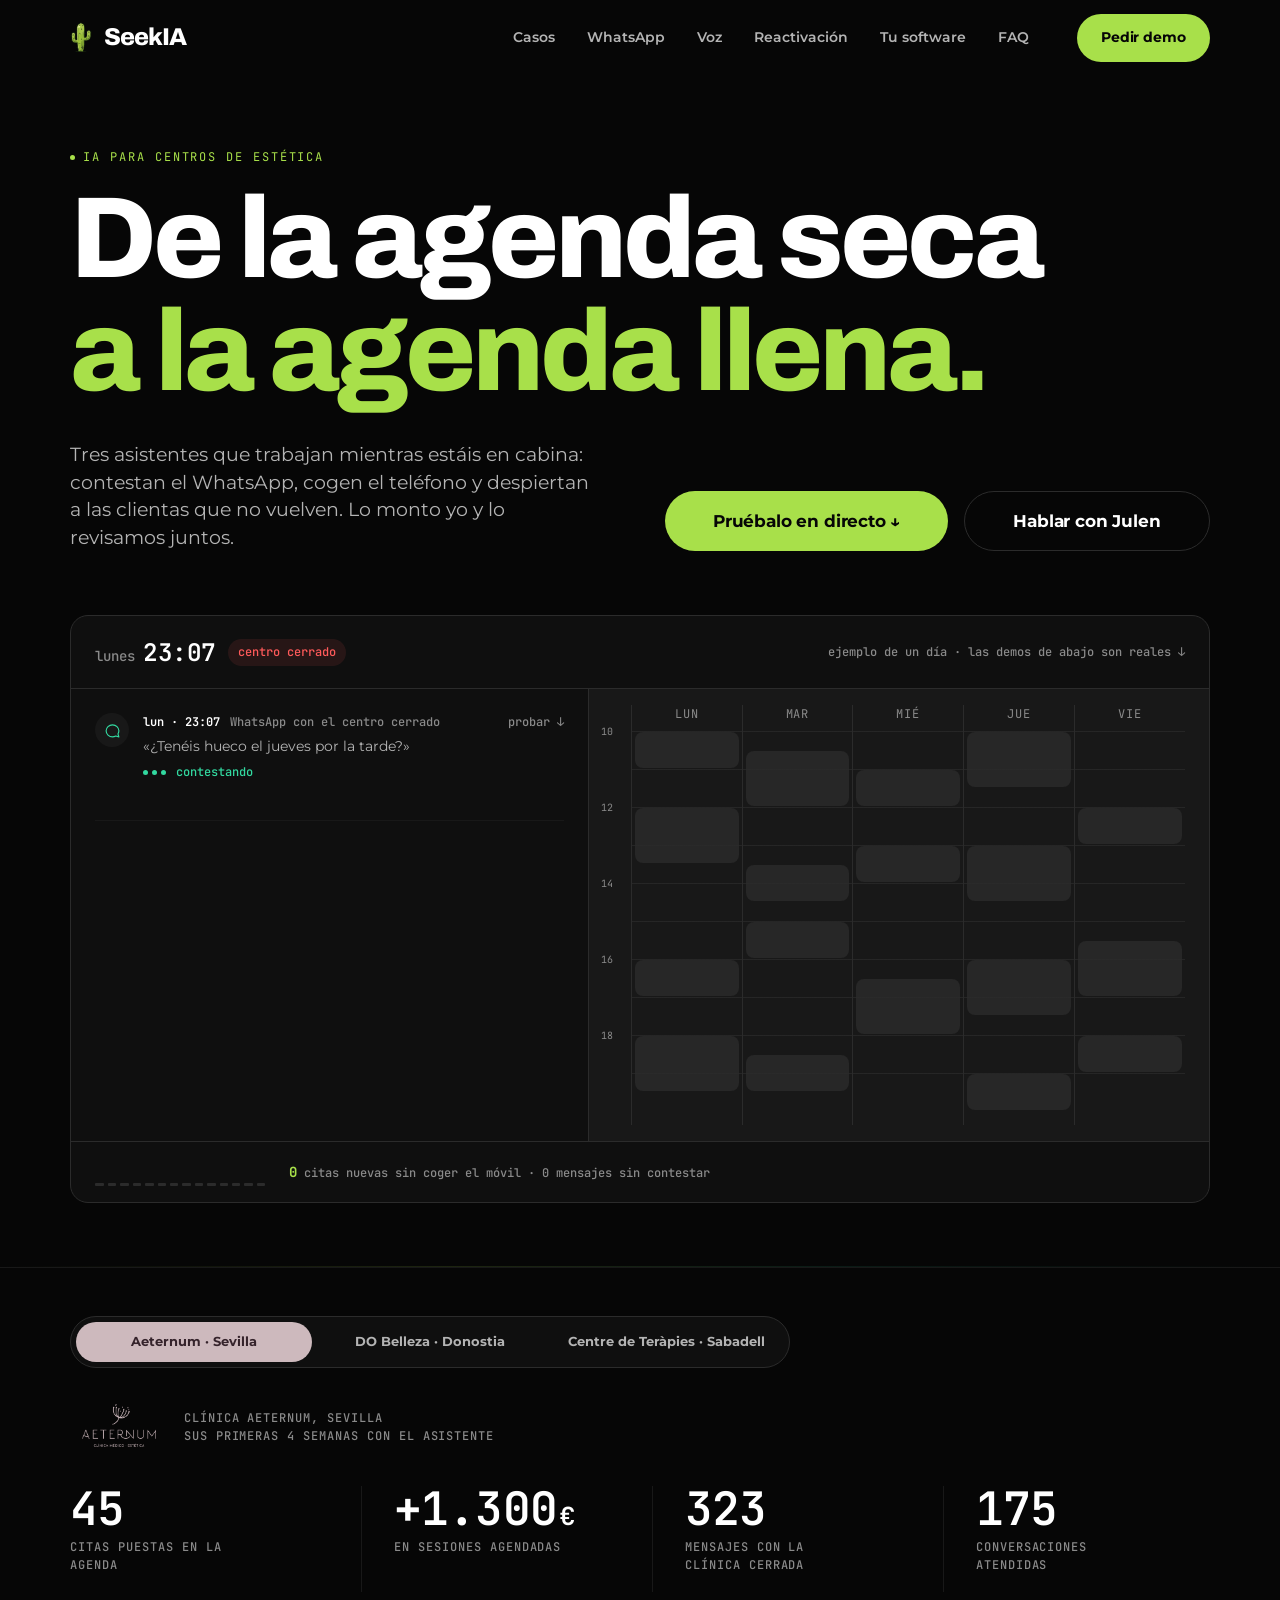
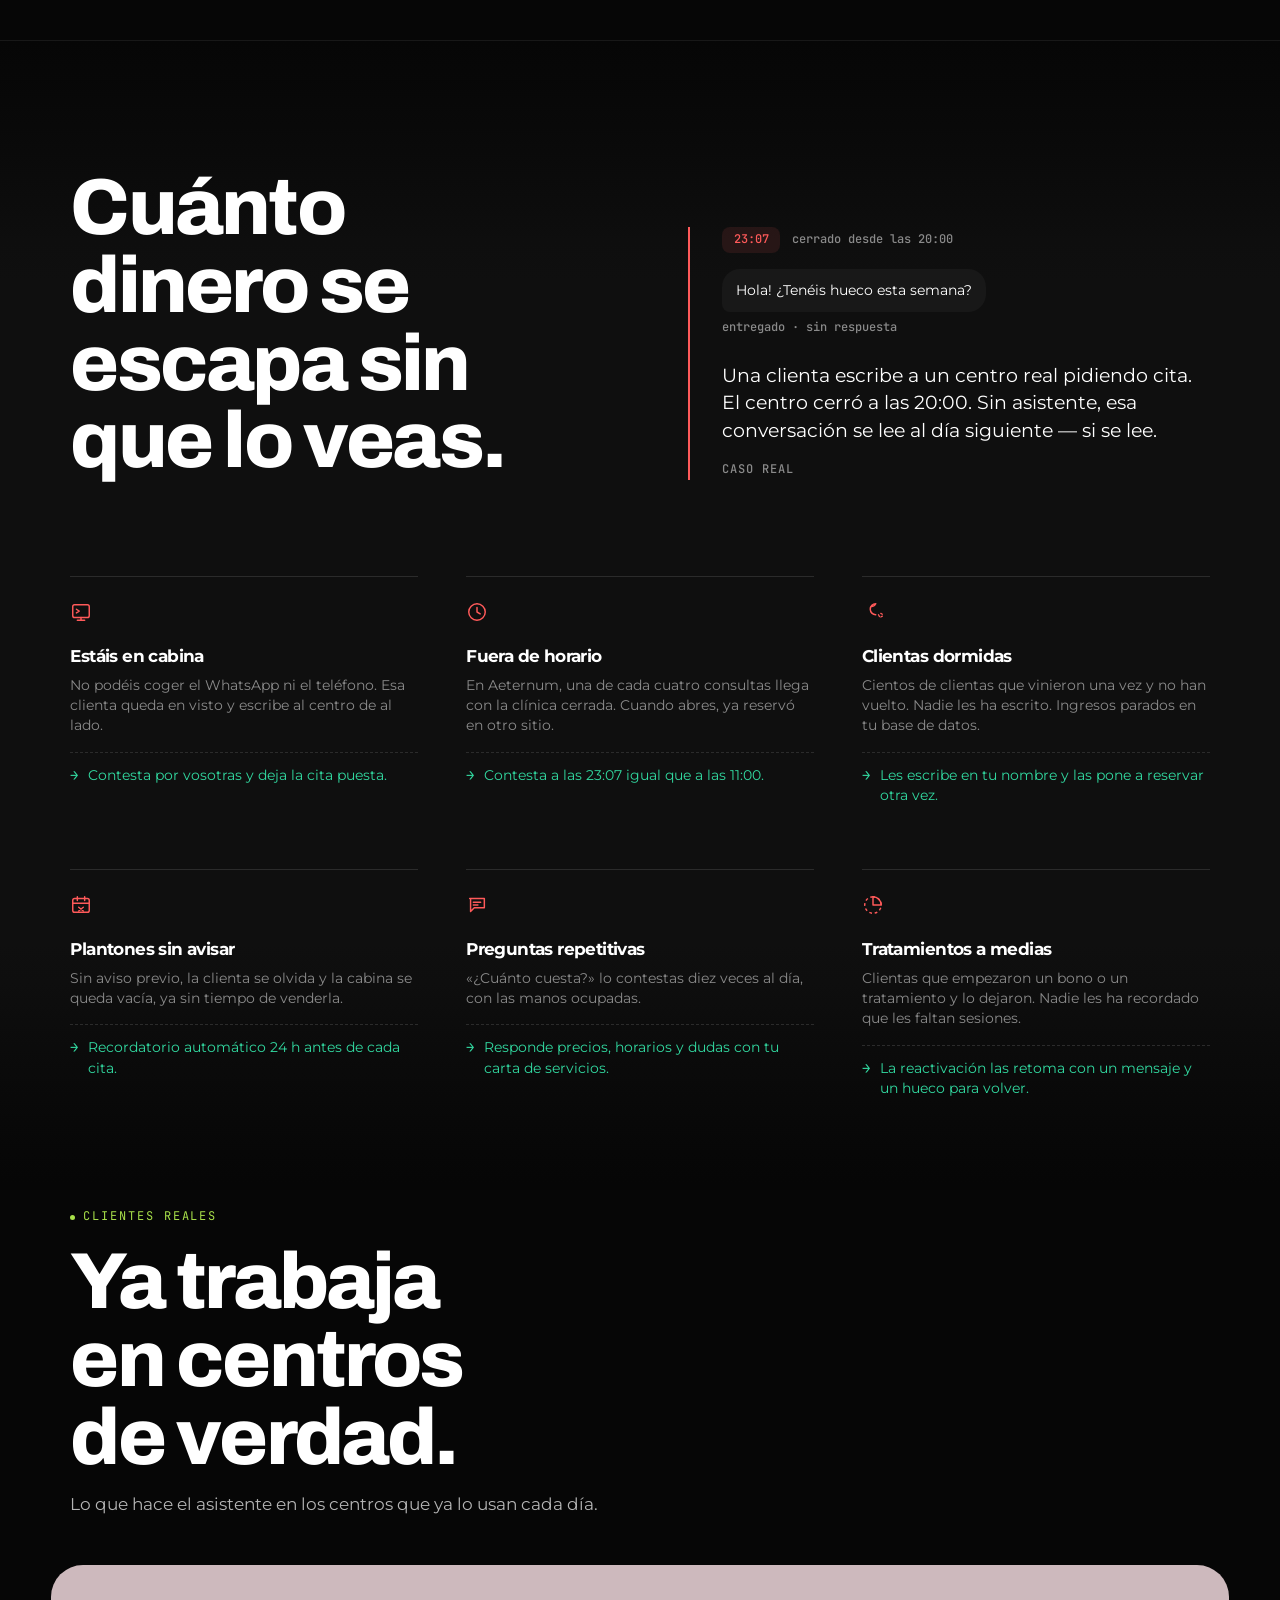
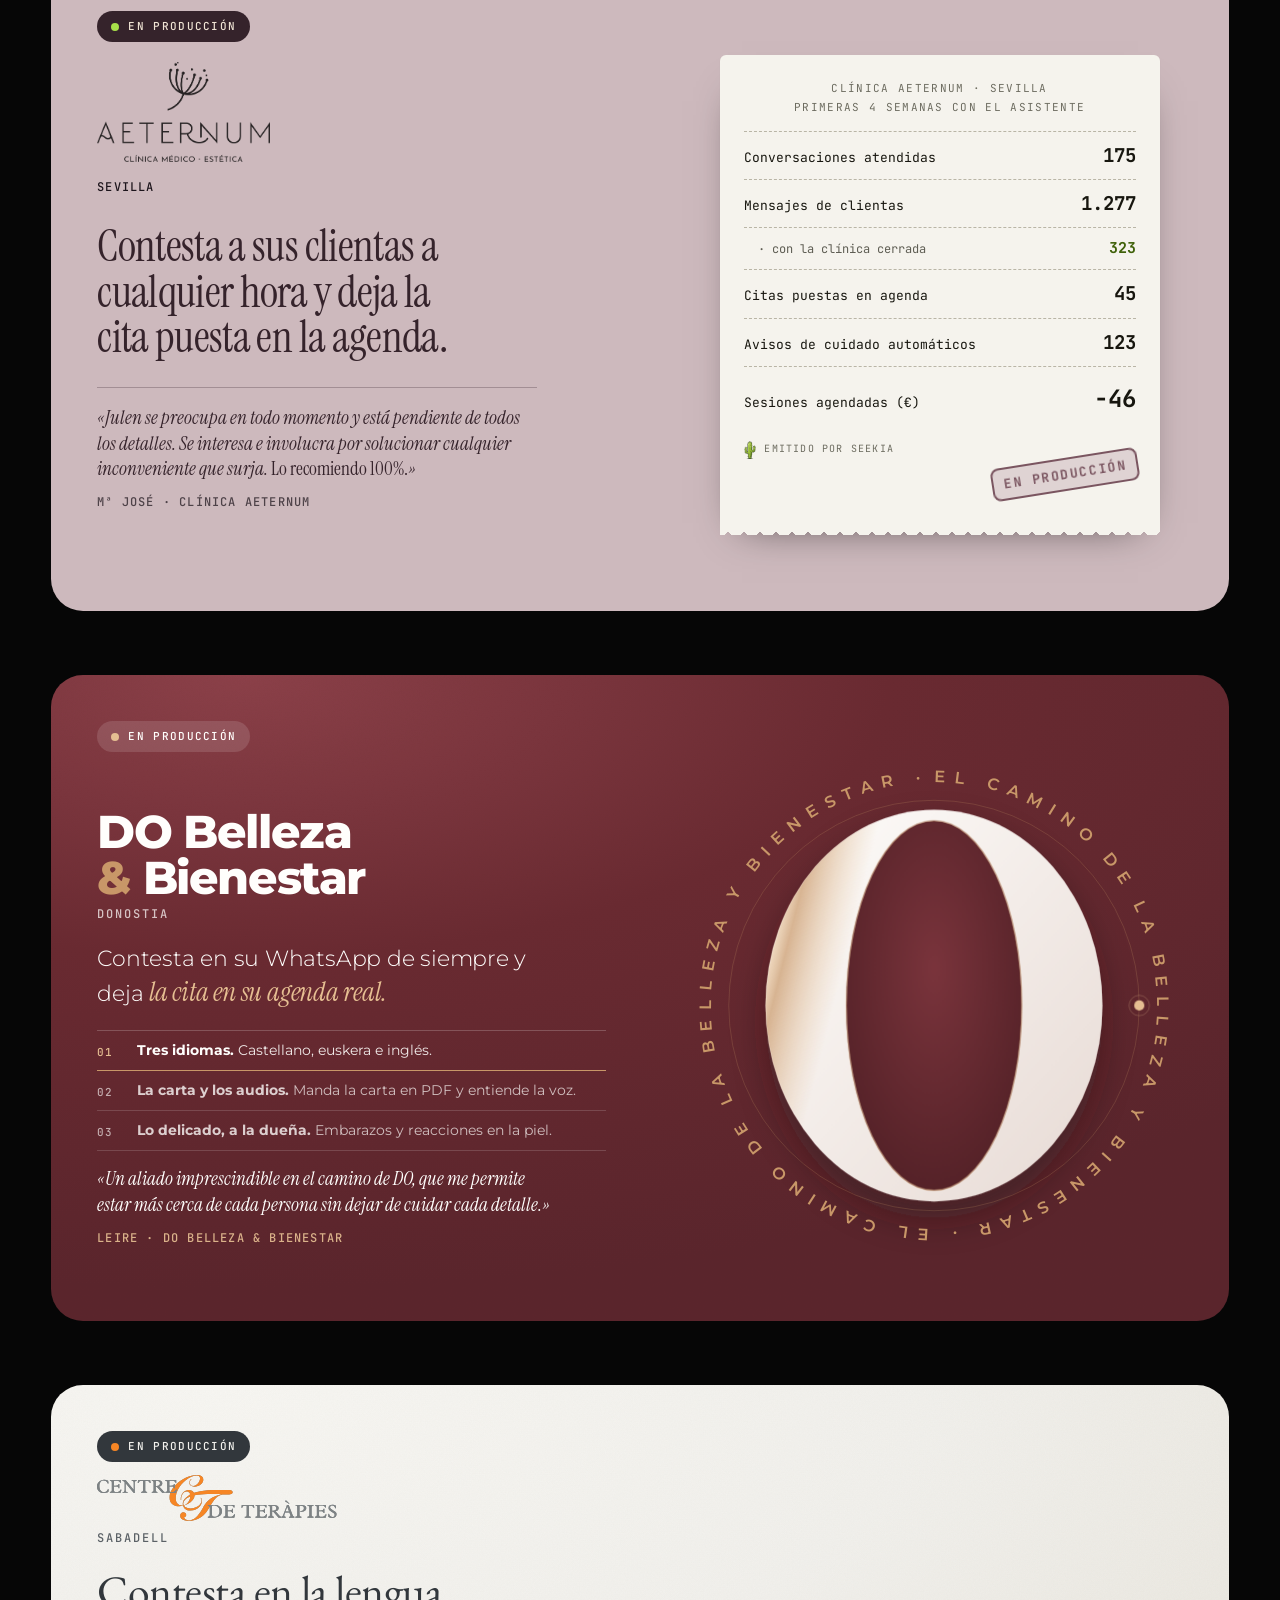
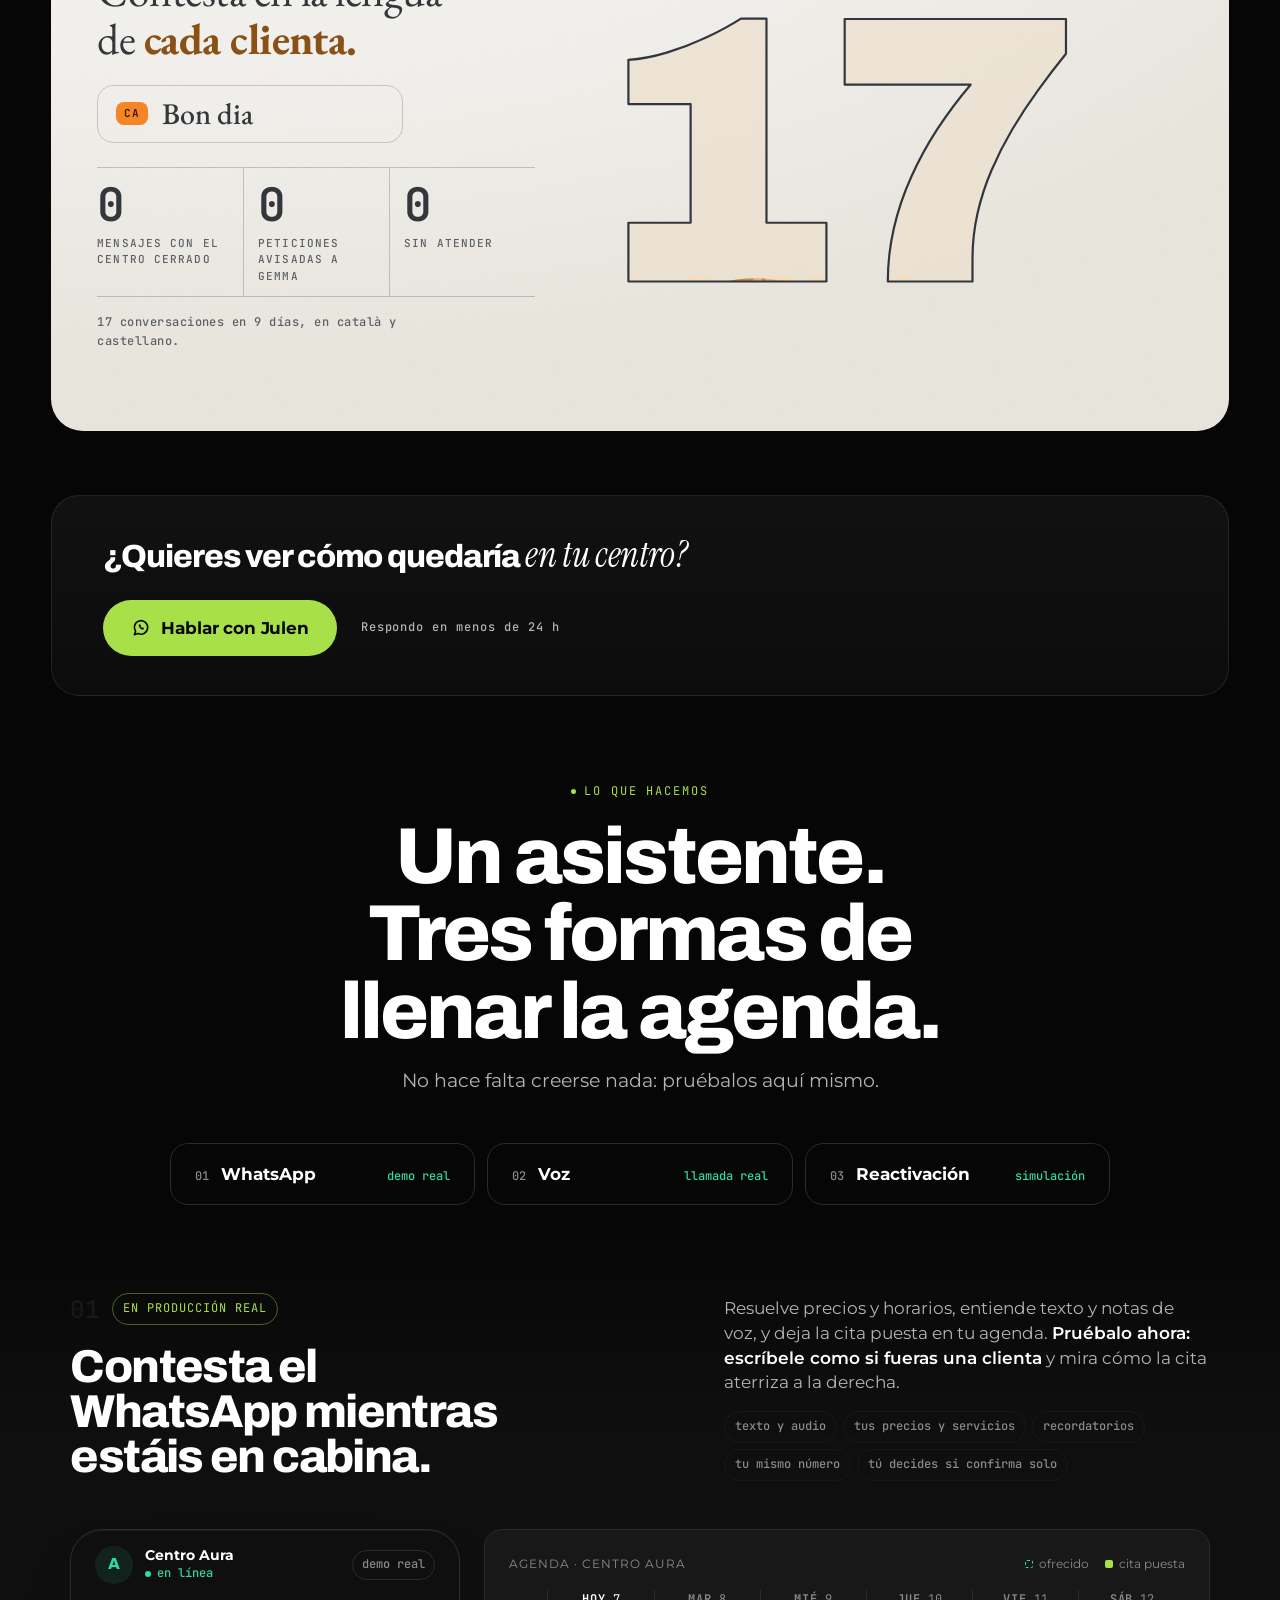
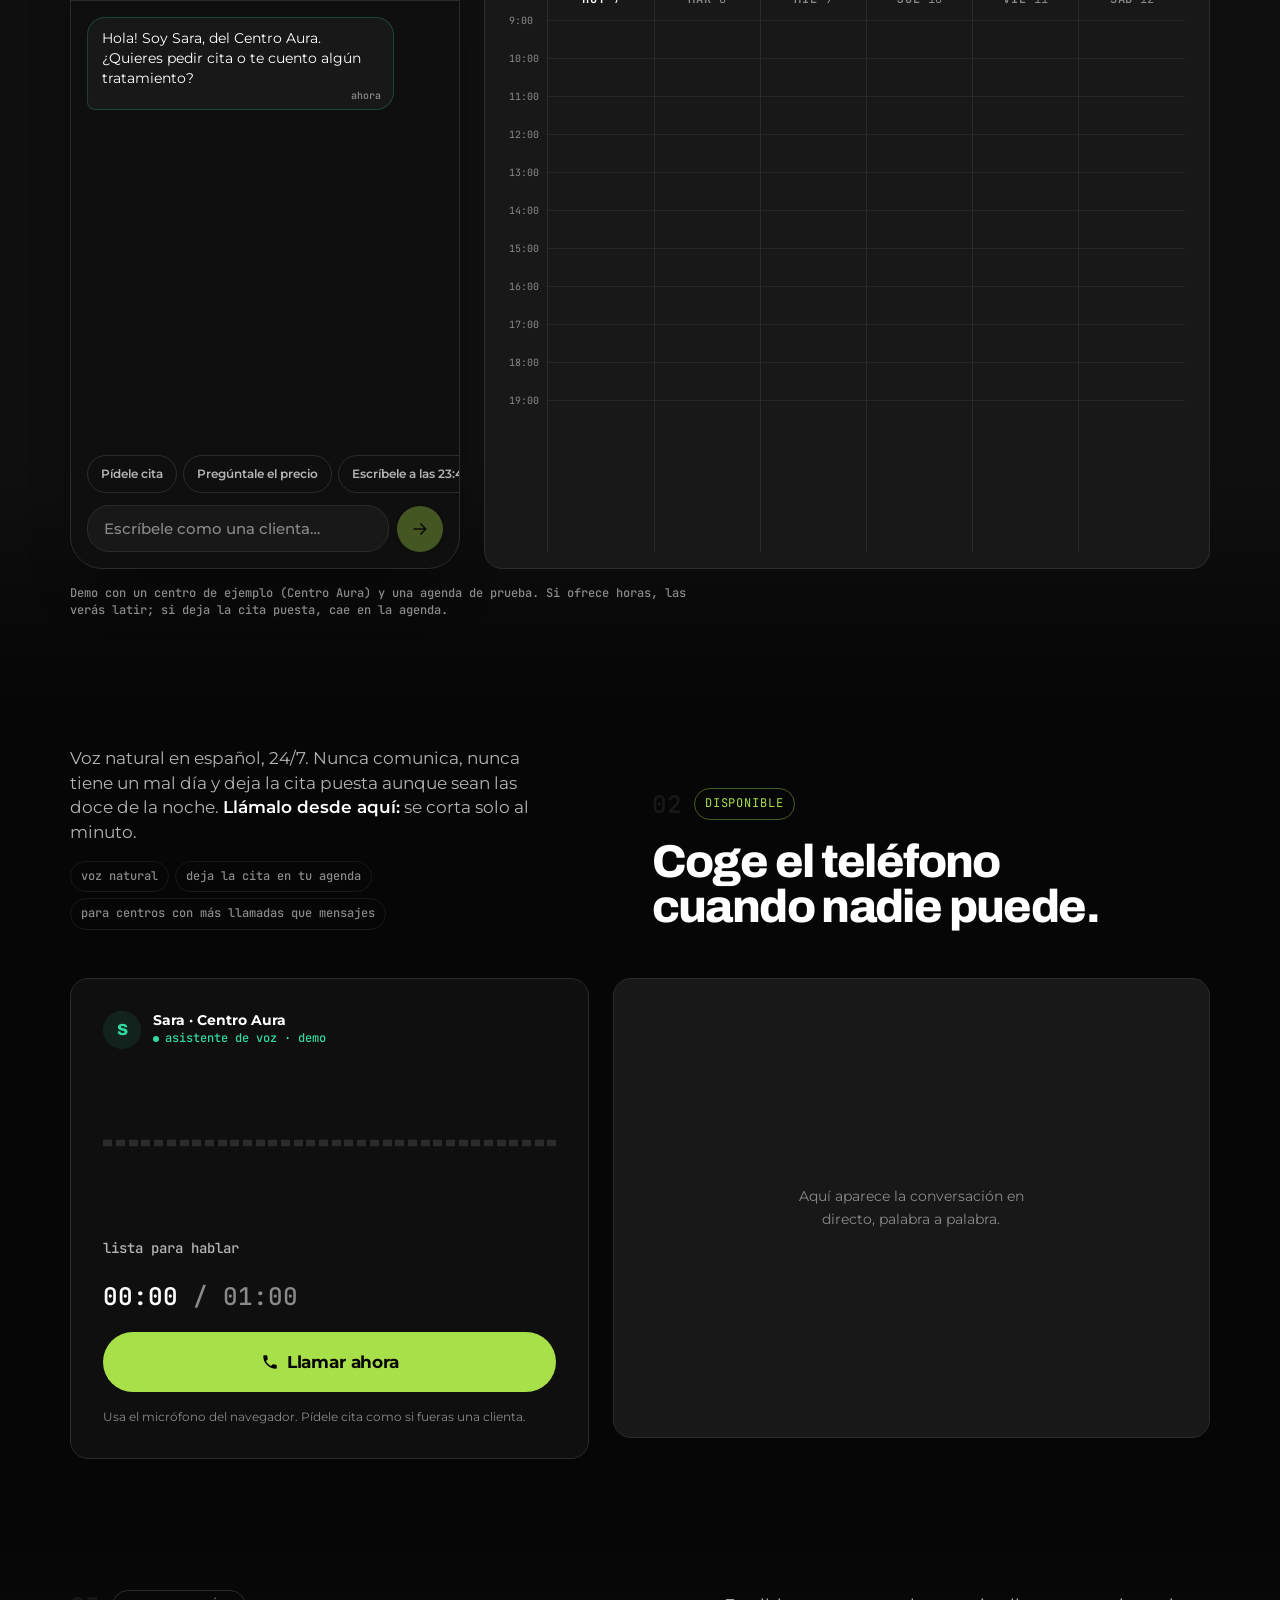
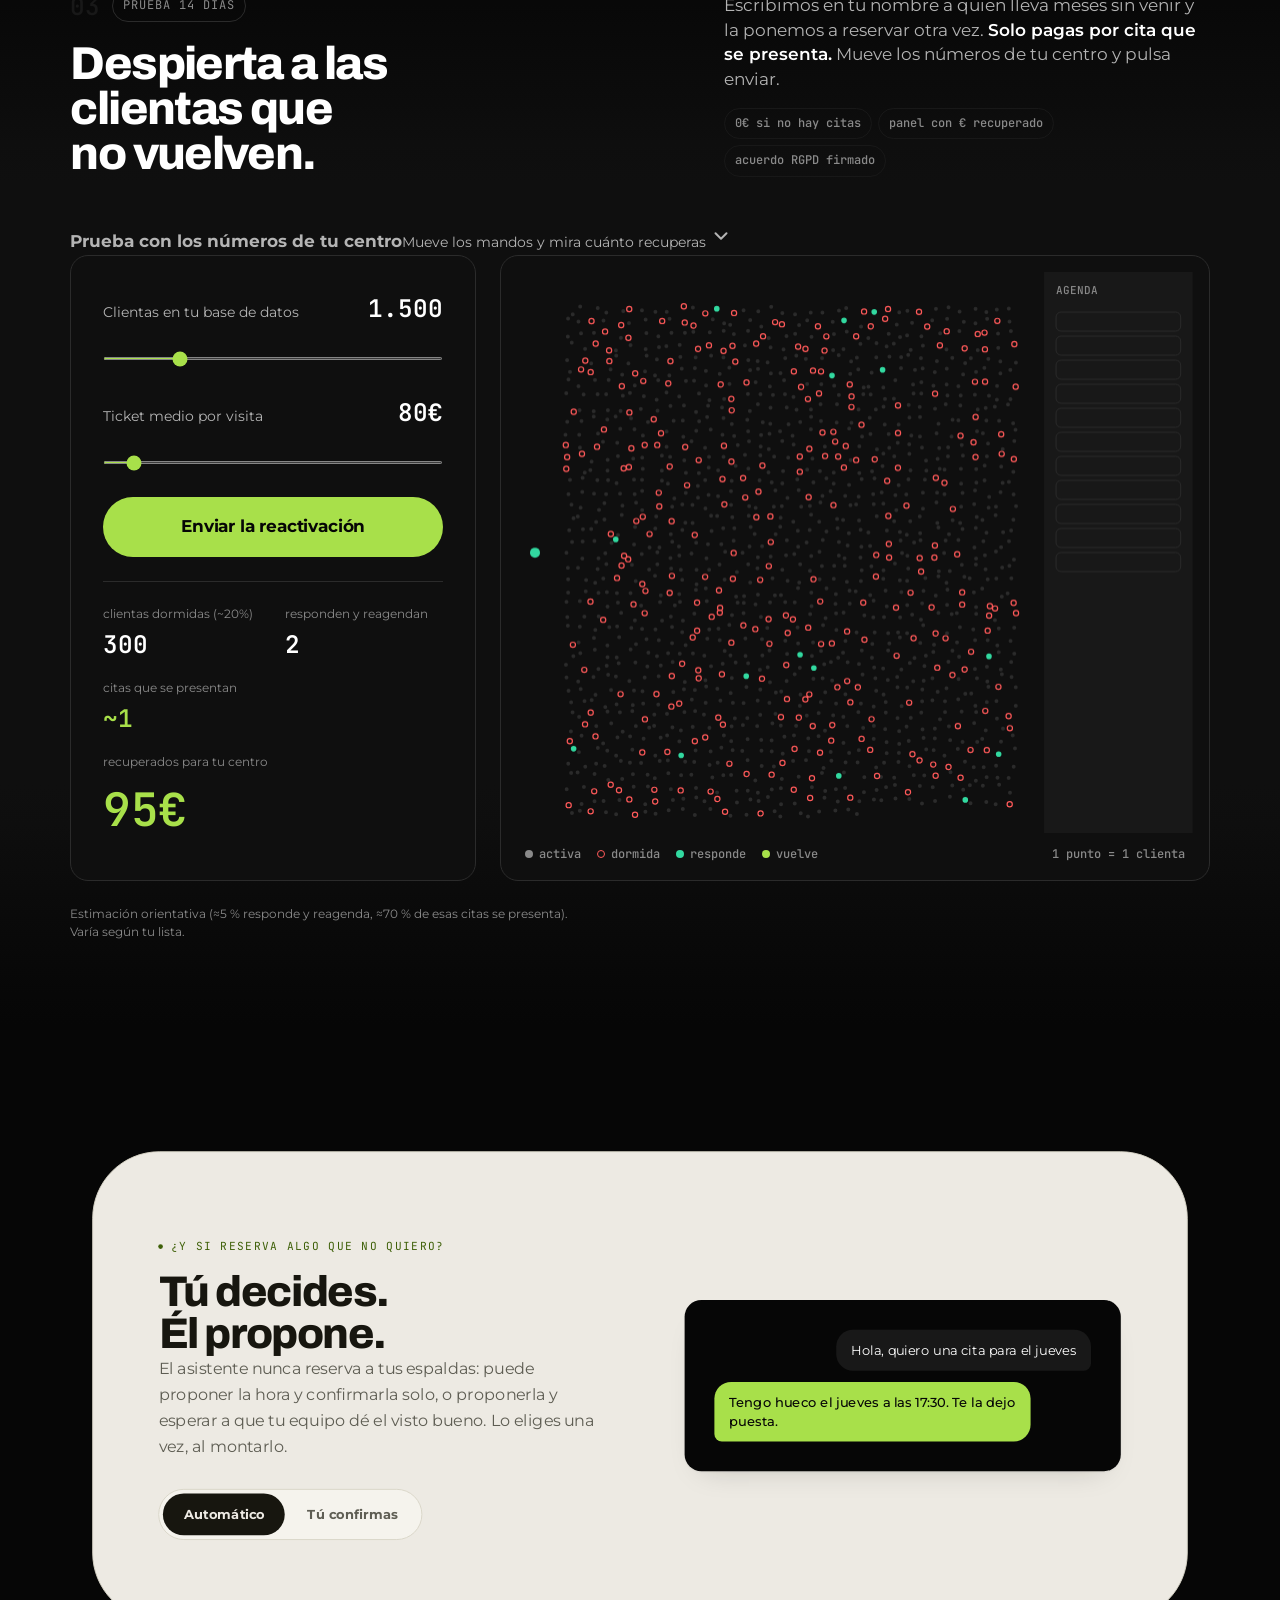
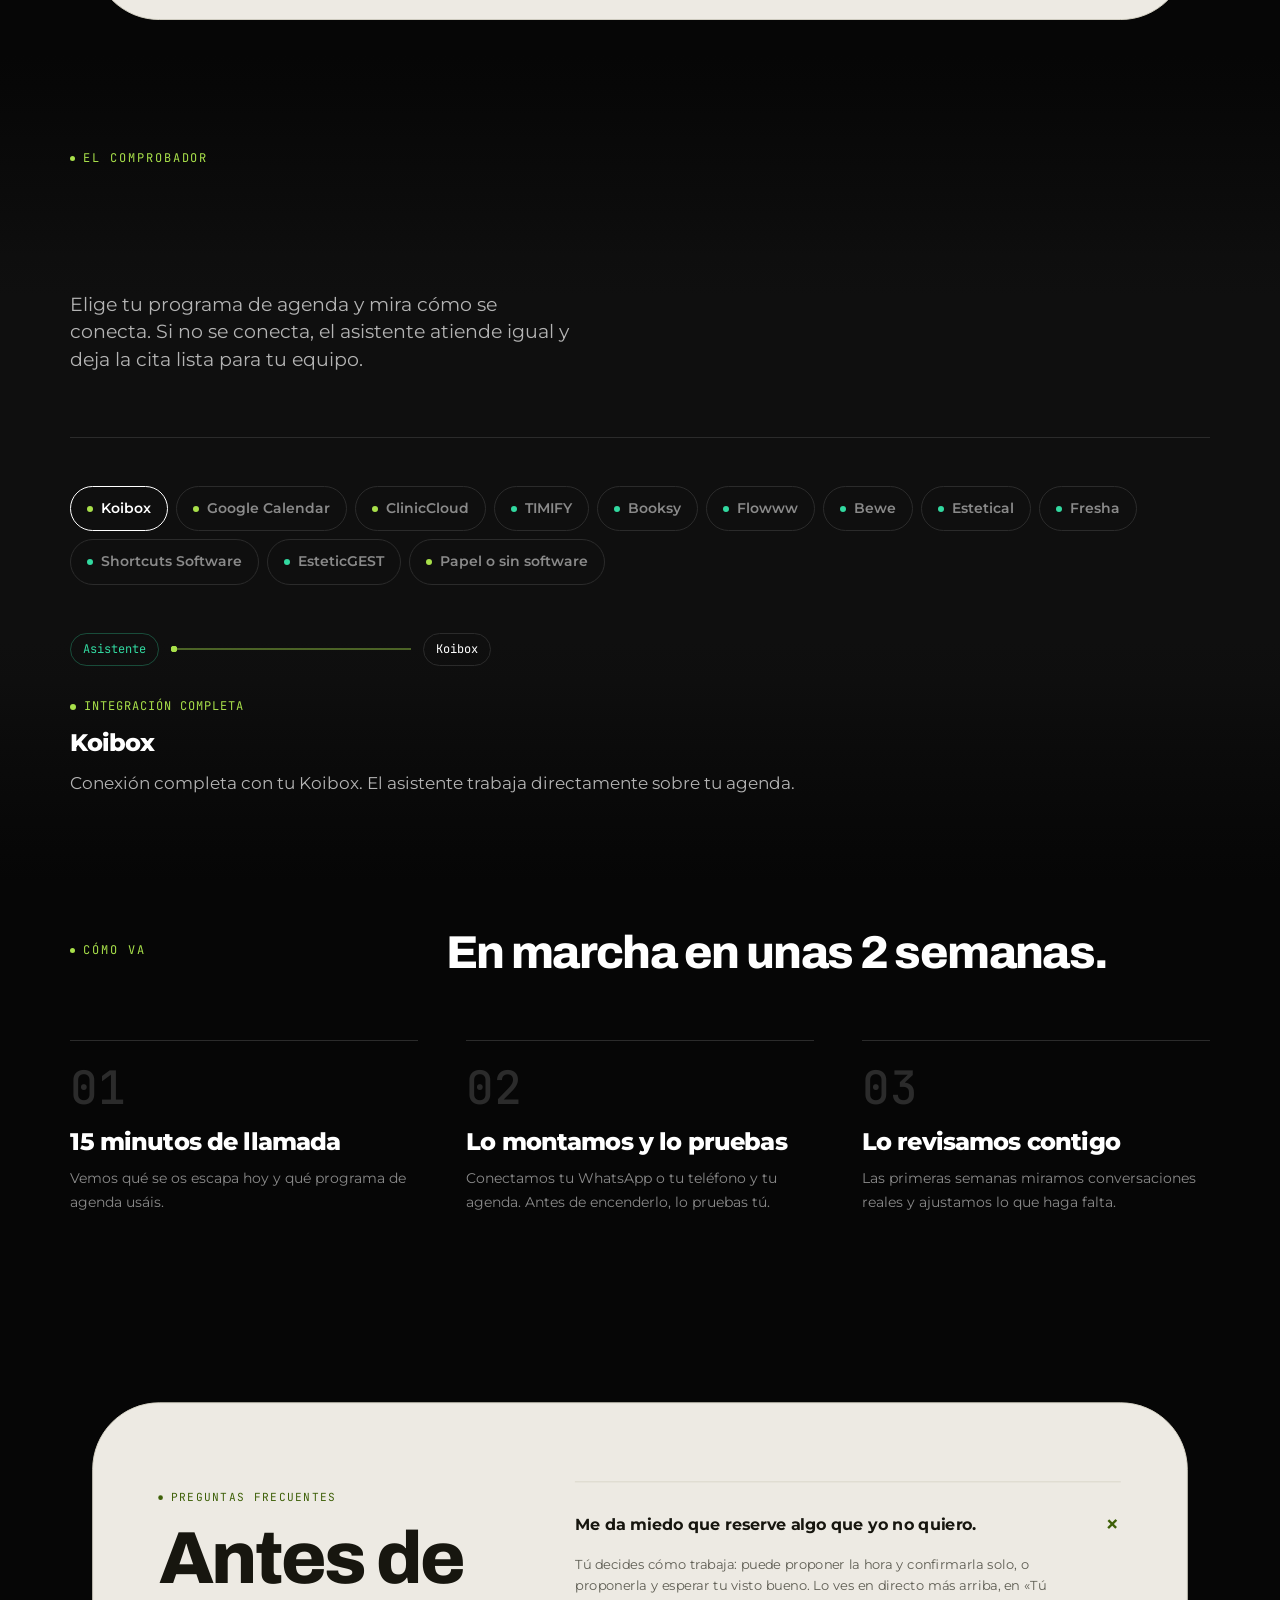
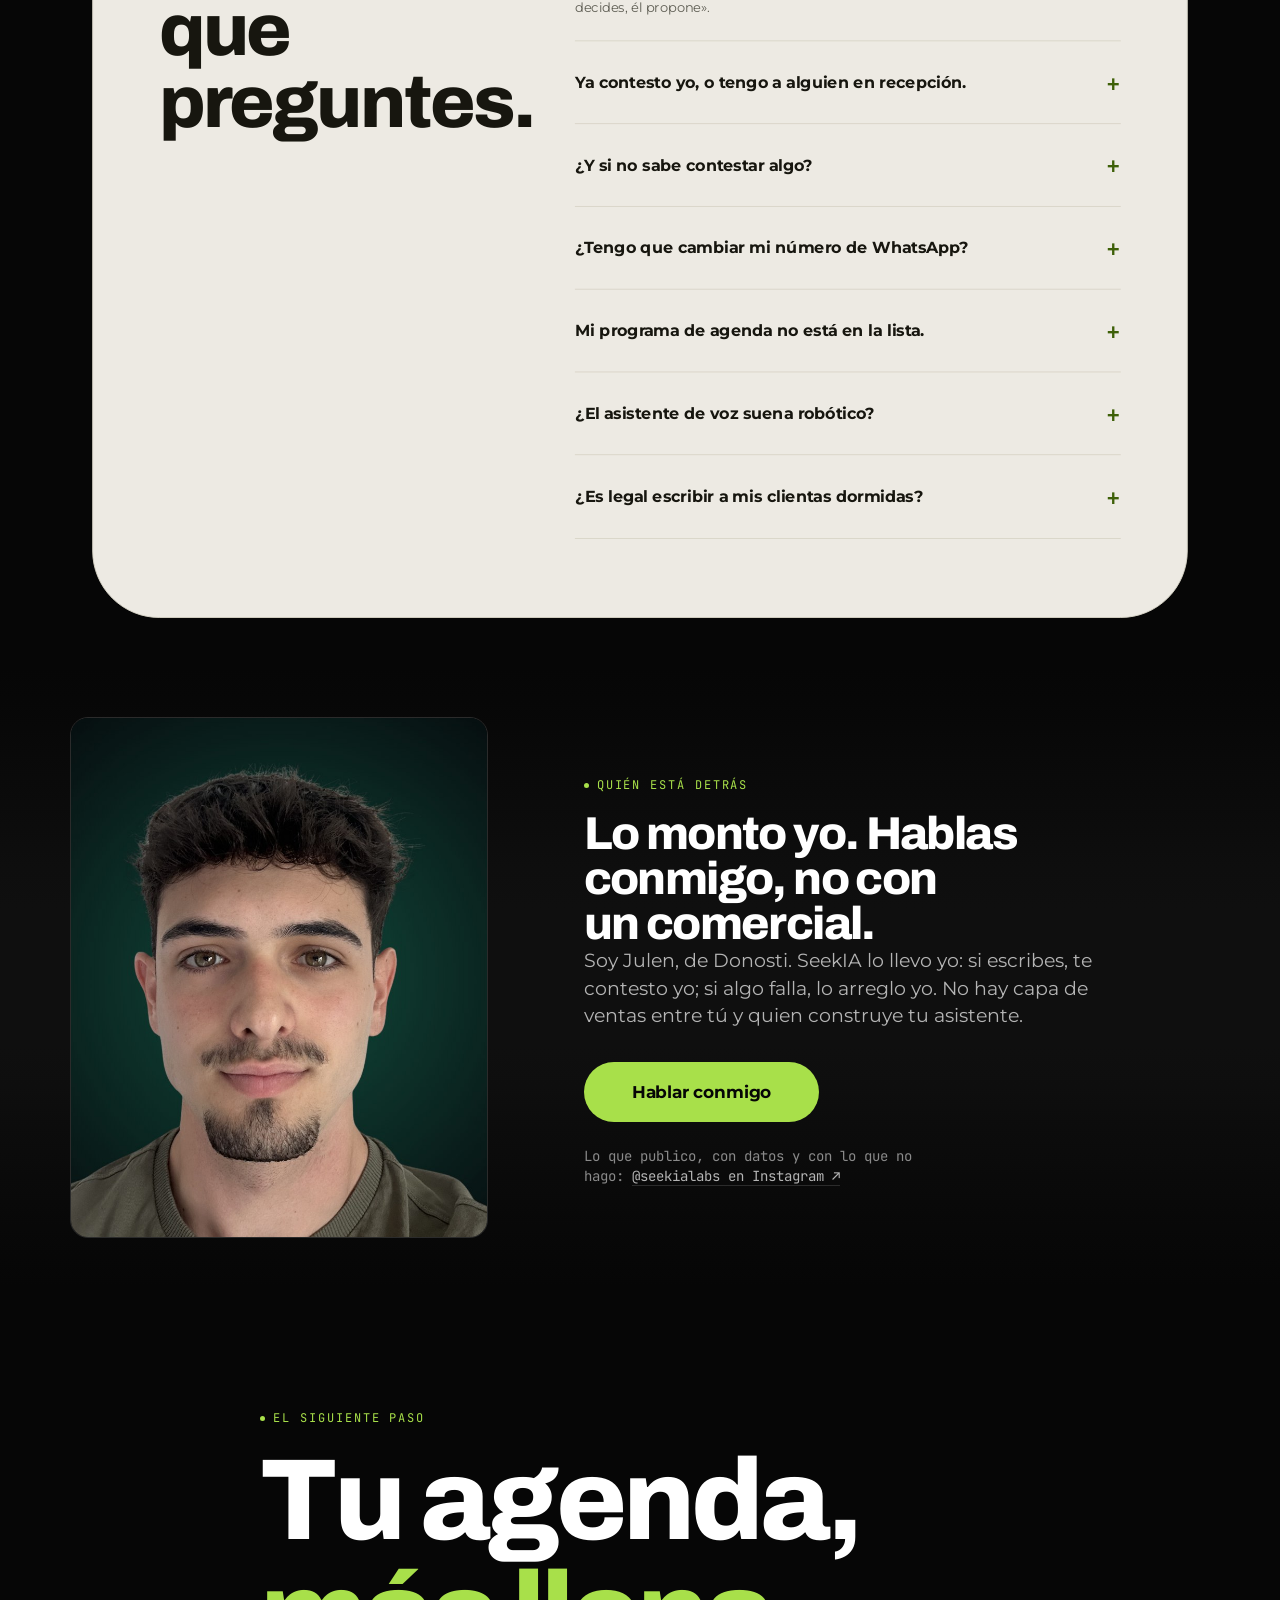
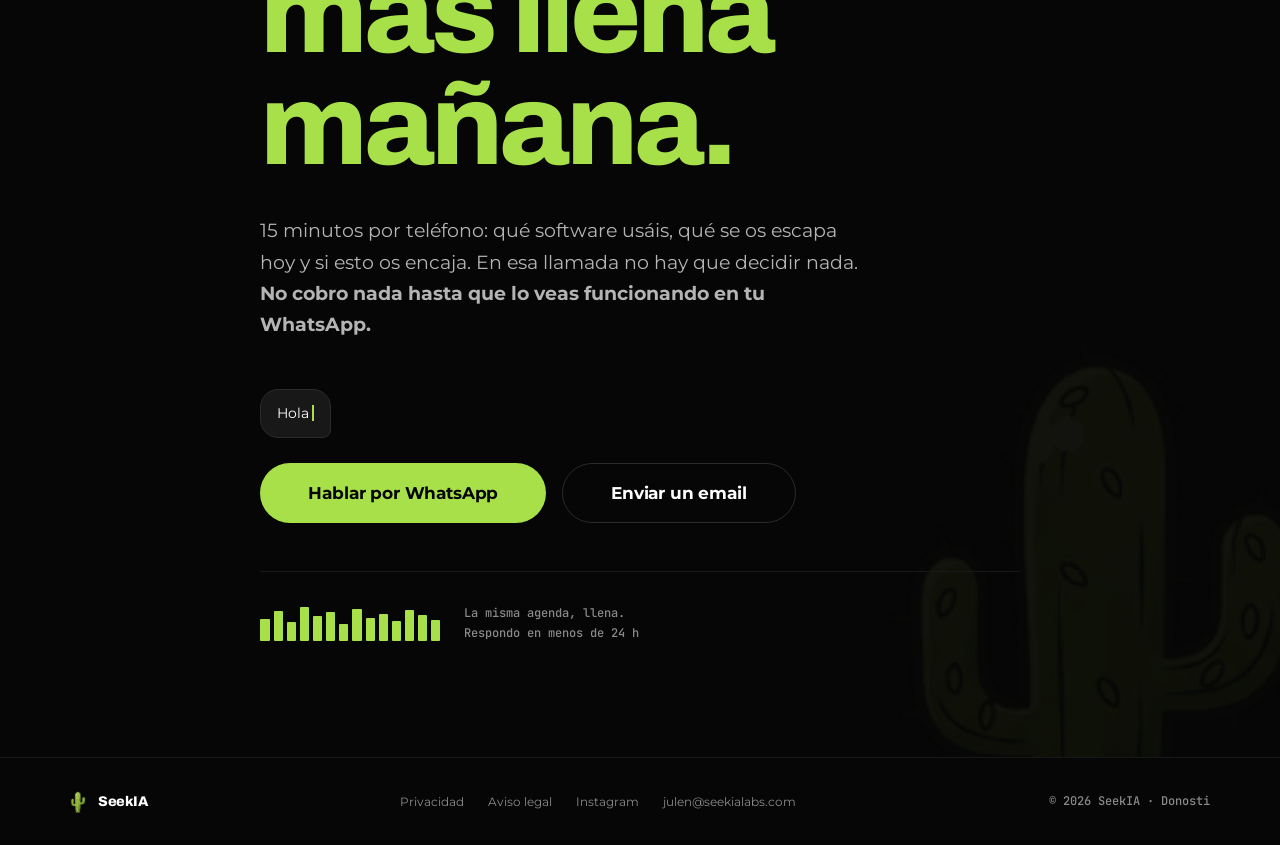
==== commit 016da649: "Casos: tarjeta de Centre de Teràpies (Gemma) con el «17» de dos aguas y pestaña en la franja - Tarje" ====
--- a/index.html
+++ b/index.html
@@ -23,13 +23,13 @@
 <link rel="preconnect" href="https://fonts.googleapis.com">
 <link rel="preconnect" href="https://fonts.gstatic.com" crossorigin>
 <link rel="preconnect" href="https://paneln8n.seekialabs.com" crossorigin>
-<link href="https://fonts.googleapis.com/css2?family=Archivo:wght@800;900&family=Instrument+Serif:ital@0;1&family=Montserrat:wght@300;400;500;600;700;800&family=JetBrains+Mono:wght@400;500;600;700&display=swap" rel="stylesheet">
+<link href="https://fonts.googleapis.com/css2?family=Archivo:wght@800;900&family=EB+Garamond:wght@400;700;800&family=Instrument+Serif:ital@0;1&family=Montserrat:wght@300;400;500;600;700;800&family=JetBrains+Mono:wght@400;500;600;700&display=swap" rel="stylesheet">
 
 <link rel="stylesheet" href="css/tokens.css?v=18">
 <link rel="stylesheet" href="css/base.css?v=17">
 <link rel="stylesheet" href="css/secciones.css?v=19">
 <link rel="stylesheet" href="css/v4.css?v=3">
-<link rel="stylesheet" href="css/v5.css?v=34">
+<link rel="stylesheet" href="css/v5.css?v=35">
 
 <script type="application/ld+json">
 {
@@ -214,14 +214,15 @@
   </section>
 
   <!-- ============ FRANJA DE REGISTRO ============
-       Dos centros, mismo orden: citas · dinero agendado · mensajes con el centro cerrado · conversaciones. Solo cifras absolutas.
-       Con JS se ve un centro cada vez (selector); sin JS, los dos uno bajo otro. -->
-  <section class="registro" aria-label="Resultados reales de dos centros clientes">
+       Tres centros. Aeternum y DO: citas · dinero agendado · mensajes con el centro cerrado · conversaciones. Gemma (su asistente no agenda): mensajes con el centro cerrado · peticiones avisadas · català · sin atender. Solo cifras absolutas.
+       Con JS se ve un centro cada vez (selector); sin JS, los tres uno bajo otro. -->
+  <section class="registro" aria-label="Resultados reales de tres centros clientes">
     <div class="wrap" data-reveal>
       <div class="registro__sel" data-k="aet" role="tablist" aria-label="Elegir centro">
         <span class="registro__thumb" aria-hidden="true"></span>
-        <button type="button" class="registro__b" role="tab" id="reg-tab-aet" data-k="aet" aria-selected="true" aria-controls="reg-aet">Aeternum · Sevilla</button>
-        <button type="button" class="registro__b" role="tab" id="reg-tab-dob" data-k="dob" aria-selected="false" aria-controls="reg-dob" tabindex="-1">DO Belleza · Donostia</button>
+        <button type="button" class="registro__b" role="tab" id="reg-tab-aet" data-k="aet" aria-selected="true" aria-controls="reg-aet">Aeternum<span class="reg-ciudad"> · Sevilla</span></button>
+        <button type="button" class="registro__b" role="tab" id="reg-tab-dob" data-k="dob" aria-selected="false" aria-controls="reg-dob" tabindex="-1">DO Belleza<span class="reg-ciudad"> · Donostia</span></button>
+        <button type="button" class="registro__b" role="tab" id="reg-tab-gem" data-k="gem" aria-selected="false" aria-controls="reg-gem" tabindex="-1">Centre de Teràpies<span class="reg-ciudad"> · Sabadell</span></button>
       </div>
       <div class="registro__fila is-on" id="reg-aet" role="tabpanel" aria-labelledby="reg-tab-aet">
         <div class="registro__quien">
@@ -268,6 +269,30 @@
           <div class="registro__item">
             <span class="registro__value mono"><span data-contar="76">76</span></span>
             <span class="registro__label mono">conversaciones atendidas</span>
+          </div>
+        </div>
+      </div>
+      <div class="registro__fila" id="reg-gem" role="tabpanel" aria-labelledby="reg-tab-gem">
+        <div class="registro__quien registro__quien--gem">
+          <img src="assets/gemma-logo.svg" alt="Centre de Teràpies, Sabadell" width="177" height="34">
+          <p class="mono">Centre de Teràpies<span class="reg-ciudad">, Sabadell</span><br>sus primeros 9 días con el asistente</p>
+        </div>
+        <div class="registro__row registro__row--4">
+          <div class="registro__item">
+            <span class="registro__value mono"><span data-contar="20">20</span></span>
+            <span class="registro__label mono">mensajes con el centro cerrado</span>
+          </div>
+          <div class="registro__item">
+            <span class="registro__value mono"><span data-contar="18">18</span></span>
+            <span class="registro__label mono">peticiones avisadas a Gemma</span>
+          </div>
+          <div class="registro__item">
+            <span class="registro__value mono"><span data-contar="11">11</span><small class="eur">/17</small></span>
+            <span class="registro__label mono">conversaciones en català</span>
+          </div>
+          <div class="registro__item">
+            <span class="registro__value mono"><span data-contar="0">0</span></span>
+            <span class="registro__label mono">sin atender</span>
           </div>
         </div>
       </div>
@@ -430,6 +455,46 @@
       </div>
     </article>
 
+    <!-- Cliente 3: el «17» como vasija. Naranja = conversaciones en català (11), carbón = castellano (6). El líquido sube al entrar y chapotea con el ratón (js/gemma.js).
+         El estado final está pintado a mano en el HTML: sin JS o con «reducir movimiento» se ve quieto y completo. Cifras: seekia-web/docs/cifras-gemma.json (28 oct – 6 nov 2026, 9 días). -->
+    <article class="gem" id="gem" aria-label="Caso: Centre de Teràpies, Sabadell">
+      <span class="gem__vivo mono"><i aria-hidden="true"></i>en producción</span>
+      <div class="gem__txt">
+        <img class="gem__logo" src="assets/gemma-logo.svg" alt="Centre de Teràpies" width="458" height="88">
+        <p class="gem__donde mono">Sabadell</p>
+        <h3 class="gem__h">Contesta en la lengua de <em>cada clienta.</em></h3>
+        <div class="gem__hola" aria-hidden="true"><i class="mono">CA</i><b>Bon dia</b></div>
+        <ul class="gem__datos">
+          <li><b class="mono" data-n="20">20</b><span class="mono">mensajes con el centro cerrado</span></li>
+          <li><b class="mono" data-n="18">18</b><span class="mono">peticiones avisadas a Gemma</span></li>
+          <li><b class="mono" data-n="0">0</b><span class="mono">sin atender</span></li>
+        </ul>
+        <p class="gem__base mono">17 conversaciones en 9 días, en català y castellano.</p>
+      </div>
+      <div class="gem__vaso">
+        <svg class="gem__svg" viewBox="0 0 820 560" role="img" aria-label="El número 17 lleno de dos líquidos: 11 conversaciones en català, en naranja, y 6 en castellano, en carbón" focusable="false">
+          <defs>
+            <clipPath id="gemClip"><path d="M64.6 520V439.9H149.4V278.2H64.6V217.9Q89 216.3 116.9 208Q144.7 199.7 171.2 187.2Q197.7 174.7 218 161.7H252.8V439.9H334.5V520Z"/><path d="M418.2 520Q418.2 483.1 426.5 447.2Q434.8 411.3 450.2 377.3Q465.5 343.2 486.1 311.7Q506.6 280.3 531 251.7H359.4V162.2H661V209.6Q641.3 234 622.6 259.7Q603.8 285.5 587.7 312.8Q571.6 340.1 559.4 368.7Q547.2 397.3 540.4 427.4Q533.6 457.6 533.6 489.3V520Z"/></clipPath>
+            <linearGradient id="gemLg" x1="0" x2="0" y1="0" y2="1"><stop offset="0" stop-color="#F68625"/><stop offset="1" stop-color="#E06E10"/></linearGradient>
+          </defs>
+          <g fill="#ECE1CF" opacity=".75"><path d="M64.6 520V439.9H149.4V278.2H64.6V217.9Q89 216.3 116.9 208Q144.7 199.7 171.2 187.2Q197.7 174.7 218 161.7H252.8V439.9H334.5V520Z"/><path d="M418.2 520Q418.2 483.1 426.5 447.2Q434.8 411.3 450.2 377.3Q465.5 343.2 486.1 311.7Q506.6 280.3 531 251.7H359.4V162.2H661V209.6Q641.3 234 622.6 259.7Q603.8 285.5 587.7 312.8Q571.6 340.1 559.4 368.7Q547.2 397.3 540.4 427.4Q533.6 457.6 533.6 489.3V520Z"/></g>
+          <g clip-path="url(#gemClip)">
+            <path data-w="0" fill="#32373C" d="M -40 69.0 L -40 66.5 L -26 67.6 L -12 69.0 L 2 70.6 L 16 72.3 L 30 73.8 L 44 75.1 L 58 75.9 L 72 76.2 L 86 75.9 L 100 75.2 L 114 74.1 L 128 72.8 L 142 71.5 L 156 70.3 L 170 69.3 L 184 68.6 L 198 68.1 L 212 67.8 L 226 67.5 L 240 67.1 L 254 66.6 L 268 65.9 L 282 65.0 L 296 64.2 L 310 63.3 L 324 62.8 L 338 62.5 L 352 62.8 L 366 63.5 L 380 64.7 L 394 66.3 L 408 68.1 L 422 69.9 L 436 71.6 L 450 72.9 L 464 73.8 L 478 74.3 L 492 74.4 L 506 74.1 L 520 73.7 L 534 73.2 L 548 72.8 L 562 72.5 L 576 72.4 L 590 72.3 L 604 72.1 L 618 71.9 L 632 71.4 L 646 70.6 L 660 69.4 L 674 68.0 L 688 66.4 L 702 64.8 L 716 63.4 L 730 62.4 L 744 61.8 L 758 61.8 L 772 62.3 L 786 63.3 L 800 64.6 L 814 66.0 L 828 67.4 L 842 68.6 L 856 69.6 L 860 700 L -40 700 Z"/>
+            <path data-w="1" fill="#4A5057" opacity=".8" d="M -40 60.0 L -40 67.2 L -26 66.5 L -12 65.6 L 2 64.6 L 16 63.6 L 30 62.7 L 44 62.0 L 58 61.3 L 72 60.8 L 86 60.4 L 100 60.1 L 114 59.8 L 128 59.5 L 142 59.0 L 156 58.4 L 170 57.7 L 184 56.8 L 198 55.8 L 212 54.8 L 226 53.9 L 240 53.1 L 254 52.5 L 268 52.2 L 282 52.3 L 296 52.7 L 310 53.5 L 324 54.7 L 338 56.0 L 352 57.5 L 366 59.1 L 380 60.6 L 394 62.0 L 408 63.2 L 422 64.1 L 436 64.7 L 450 65.0 L 464 65.1 L 478 65.1 L 492 64.9 L 506 64.7 L 520 64.5 L 534 64.4 L 548 64.4 L 562 64.4 L 576 64.5 L 590 64.6 L 604 64.7 L 618 64.5 L 632 64.3 L 646 63.7 L 660 62.9 L 674 61.9 L 688 60.6 L 702 59.1 L 716 57.6 L 730 56.1 L 744 54.7 L 758 53.6 L 772 52.7 L 786 52.2 L 800 52.1 L 814 52.3 L 828 52.8 L 842 53.6 L 856 54.6 L 860 700 L -40 700 Z"/>
+            <path data-w="2" fill="#CA8446" opacity=".95" d="M -40 246.1 L -40 248.3 L -26 248.9 L -12 249.7 L 2 250.7 L 16 251.8 L 30 253.0 L 44 254.1 L 58 255.0 L 72 255.4 L 86 255.2 L 100 254.5 L 114 253.1 L 128 251.2 L 142 248.9 L 156 246.4 L 170 244.1 L 184 242.0 L 198 240.3 L 212 239.1 L 226 238.5 L 240 238.4 L 254 238.7 L 268 239.2 L 282 239.8 L 296 240.4 L 310 240.8 L 324 241.1 L 338 241.2 L 352 241.3 L 366 241.5 L 380 241.9 L 394 242.7 L 408 243.8 L 422 245.4 L 436 247.3 L 450 249.4 L 464 251.6 L 478 253.5 L 492 255.1 L 506 256.1 L 520 256.5 L 534 256.2 L 548 255.2 L 562 253.8 L 576 252.0 L 590 250.1 L 604 248.3 L 618 246.7 L 632 245.4 L 646 244.5 L 660 243.8 L 674 243.4 L 688 243.1 L 702 242.7 L 716 242.1 L 730 241.4 L 744 240.5 L 758 239.5 L 772 238.5 L 786 237.7 L 800 237.2 L 814 237.3 L 828 237.9 L 842 239.1 L 856 240.8 L 860 700 L -40 700 Z"/>
+            <path data-w="3" fill="url(#gemLg)" d="M -40 252.1 L -40 245.8 L -26 247.5 L -12 249.8 L 2 252.4 L 16 255.0 L 30 257.2 L 44 258.7 L 58 259.4 L 72 259.4 L 86 258.9 L 100 258.0 L 114 257.0 L 128 256.2 L 142 255.6 L 156 255.2 L 170 254.9 L 184 254.4 L 198 253.6 L 212 252.4 L 226 250.7 L 240 248.7 L 254 246.6 L 268 244.8 L 282 243.5 L 296 243.0 L 310 243.3 L 324 244.6 L 338 246.4 L 352 248.6 L 366 250.8 L 380 252.7 L 394 254.2 L 408 255.1 L 422 255.6 L 436 255.8 L 450 256.0 L 464 256.4 L 478 256.9 L 492 257.6 L 506 258.4 L 520 258.9 L 534 259.0 L 548 258.4 L 562 257.0 L 576 255.0 L 590 252.5 L 604 249.9 L 618 247.5 L 632 245.6 L 646 244.5 L 660 244.1 L 674 244.5 L 688 245.4 L 702 246.6 L 716 247.8 L 730 248.7 L 744 249.4 L 758 249.9 L 772 250.3 L 786 250.9 L 800 251.7 L 814 253.1 L 828 254.8 L 842 256.7 L 856 258.6 L 860 700 L -40 700 Z"/>
+            <g class="gem__bub"></g>
+          </g>
+          <g fill="none" stroke="#32373C" stroke-width="3" stroke-linejoin="round"><path d="M64.6 520V439.9H149.4V278.2H64.6V217.9Q89 216.3 116.9 208Q144.7 199.7 171.2 187.2Q197.7 174.7 218 161.7H252.8V439.9H334.5V520Z"/><path d="M418.2 520Q418.2 483.1 426.5 447.2Q434.8 411.3 450.2 377.3Q465.5 343.2 486.1 311.7Q506.6 280.3 531 251.7H359.4V162.2H661V209.6Q641.3 234 622.6 259.7Q603.8 285.5 587.7 312.8Q571.6 340.1 559.4 368.7Q547.2 397.3 540.4 427.4Q533.6 457.6 533.6 489.3V520Z"/></g>
+          <g class="gem__guia" aria-hidden="true">
+            <g data-g="cat"><line x1="630" x2="700" y1="252.1" y2="252.1"/><circle cx="700" cy="252.1" r="5"/><text class="gem__gn" x="716" y="248.1">11</text><text class="gem__gl" x="716" y="270.1">en català</text></g>
+            <g data-g="cas"><line x1="630" x2="700" y1="175.5" y2="175.5"/><text class="gem__gn" x="716" y="183.5">6</text><text class="gem__gl" x="716" y="205.5">en castellano</text></g>
+          </g>
+        </svg>
+        <p class="gem__ley mono" aria-hidden="true"><span><i class="cat"></i>11 en català</span><span><i class="cas"></i>6 en castellano</span></p>
+      </div>
+    </article>
+
     <div class="casos__fin" data-reveal>
       <p class="casos__fin-t">¿Quieres ver cómo quedaría <em>en tu centro?</em></p>
       <div class="casos__fin-acc">
@@ -792,7 +857,7 @@
   </div>
 </footer>
 
-<script type="module" src="js/home.js?v=11"></script>
+<script type="module" src="js/home.js?v=12"></script>
 
 </body>
 </html>
--- a/css/v5.css
+++ b/css/v5.css
@@ -11,7 +11,9 @@
   gap: var(--space-4);
   margin-bottom: var(--space-6);
 }
+.registro__quien { min-height: 54px; }
 .registro__quien img { height: 54px; width: auto; display: block; }
+.registro__quien--gem img { height: 34px; }
 .registro__quien p {
   font-size: var(--text-micro);
   letter-spacing: var(--track-wide);
@@ -22,15 +24,17 @@
 .registro:not(.is-sel) .registro__fila + .registro__fila { margin-top: var(--space-7); padding-top: var(--space-7); border-top: 1px solid var(--ink-2); }
 /* selector de centro (solo con JS): un centro cada vez; el interruptor toma el color de cada marca */
 .registro__sel { display: none; }
-.registro.is-sel .registro__sel { position: relative; display: inline-grid; grid-template-columns: 1fr 1fr; padding: 5px; margin-bottom: var(--space-6); width: min(460px, 100%);
+.registro.is-sel .registro__sel { position: relative; display: inline-grid; grid-template-columns: repeat(3, 1fr); padding: 5px; margin-bottom: var(--space-6); width: min(720px, 100%);
   background: var(--ink-1); border: 1px solid var(--ink-3); border-radius: 99px; }
-.registro__thumb { position: absolute; top: 5px; left: 5px; width: calc(50% - 5px); height: calc(100% - 10px); border-radius: 99px; background: #CDB9BD; /* rosa de Aeternum */
+.registro__thumb { position: absolute; top: 5px; left: 5px; width: calc((100% - 10px) / 3); height: calc(100% - 10px); border-radius: 99px; background: #CDB9BD; /* rosa de Aeternum */
   transition: transform 0.7s var(--ease-out-expo), background 0.5s ease; }
 .registro__sel[data-k="dob"] .registro__thumb { transform: translateX(100%); background: #6A2A31; /* burdeos de DO */ }
+.registro__sel[data-k="gem"] .registro__thumb { transform: translateX(200%); background: #F1F0EC; /* papel de Gemma */ }
 .registro__b { position: relative; z-index: 1; min-width: 0; padding: 12px 10px; background: none; border: 0; border-radius: 99px; cursor: pointer; white-space: nowrap;
   font: 700 13px/1.2 var(--font-body); color: var(--ink-5); transition: color 0.5s ease; }
 .registro__sel[data-k="aet"] .registro__b[data-k="aet"] { color: #35232B; }
 .registro__sel[data-k="dob"] .registro__b[data-k="dob"] { color: #FFFEFC; }
+.registro__sel[data-k="gem"] .registro__b[data-k="gem"] { color: #32373C; }
 .registro__b:focus-visible { outline: 2px solid var(--white); outline-offset: 2px; }
 .registro.is-sel .registro__fila { display: none; }
 .registro.is-sel .registro__fila.is-on { display: block; animation: reg-entra 0.55s var(--ease-out-expo) both; }
@@ -42,7 +46,7 @@
 .registro__value .eur { font-size: 0.55em; margin-left: 0.14em; letter-spacing: 0; } /* «+1.000 €» no cabía en una línea a 54 px */
 .registro__row--4 { grid-template-columns: repeat(4, minmax(0, 1fr)); }
 .registro__row--4 .registro__value { font-size: var(--text-h2); line-height: 1; letter-spacing: -0.02em; }
-.registro__row--4 .registro__label { line-height: 1.5; max-width: 24ch; }
+.registro__row--4 .registro__label { line-height: 1.5; max-width: 24ch; min-height: 4.5em; } /* reserva 3 líneas: la franja mide lo mismo en los 3 centros */
 
 /* ---------- LA SEQUÍA: problema → solución ---------- */
 .sequia__card .sequia__sol {
@@ -284,18 +288,21 @@
 
 /* etiqueta «en producción»: UNA sola definición para todas las tarjetas de cliente
    (mismo tamaño y, en escritorio, anclada a la misma esquina: arriba a la izquierda) */
-.aet, .dob { --cli-pad: clamp(28px, 3.6vw, 52px); }
-.aet__vivo, .dob__vivo {
+.aet, .dob, .gem { --cli-pad: clamp(28px, 3.6vw, 52px); }
+.aet__vivo, .dob__vivo, .gem__vivo {
   position: absolute; top: var(--cli-pad); left: var(--cli-pad); z-index: 3;
   display: inline-flex; align-items: center; gap: 9px;
   padding: 8px 14px; border-radius: 99px;
   font-size: 11px; line-height: 1.4; letter-spacing: 0.12em; text-transform: uppercase;
 }
-.aet__vivo i, .dob__vivo i { flex: none; width: 8px; height: 8px; border-radius: 50%; animation: dob-pulso 2.4s infinite; }
+.aet__vivo i, .dob__vivo i, .gem__vivo i { flex: none; width: 8px; height: 8px; border-radius: 50%; animation: dob-pulso 2.4s infinite; }
 .aet__vivo { background: var(--plum-1); color: var(--champagne); }
 .aet__vivo i { background: var(--lime); }
 .dob__vivo { background: rgba(255, 254, 252, 0.13); color: #FFFEFC; }
 .dob__vivo i { background: #E5BE92; }
+.gem__vivo { background: #32373C; color: #F1F0EC; }
+.gem__vivo i { background: #F68625; animation-name: gem-pulso; }
+@keyframes gem-pulso { 0% { box-shadow: 0 0 0 0 rgba(246, 134, 37, 0.55); } 70%, 100% { box-shadow: 0 0 0 9px rgba(246, 134, 37, 0); } }
 .aet { align-items: stretch; }
 .aet__in { padding-top: 0; align-items: start; }
 .aet__col { padding-top: 51px; }
@@ -303,7 +310,8 @@
 
 /* --- cliente 2: su marca (burdeos y bronce del folleto), anima el motivo de su logo ---
    La «o» con el lema girando alrededor y la conversación de WhatsApp dentro. Sin cifras ni fechas. */
-.aet, .dob { --cli-alto: clamp(540px, 78vh, 620px); }
+/* misma altura en las tres tarjetas de cliente (la de Aeternum, con su ticket, es la más alta: 641 px a 1440; 646 deja margen) */
+.aet, .dob, .gem { --cli-alto: 646px; }
 .dob {
   --crema: #FFFEFC;
   --bronce: #C89768;
@@ -380,14 +388,74 @@
 /* fuera de pantalla, todo en pausa */
 .dob.is-js:not(.is-vis) *, .dob.is-js:not(.is-vis) *::before { animation-play-state: paused !important; }
 
+/* --- cliente 3: Centre de Teràpies (Gemma). Su marca: papel cálido, naranja del monograma, carbón y serif clásica (como el rótulo de su logo).
+   Mismas medidas que Aeternum y DO: radio 32, relleno --cli-pad, alto --cli-alto, margen entre tarjetas, y la píldora «en producción» en la misma posición.
+   El «17» es una vasija: líquido naranja = conversaciones en català, carbón = castellano (js/gemma.js; el estado final está pintado en el HTML). --- */
+.gem {
+  --g-paper: #F1F0EC; --g-sand: #ECE1CF; --g-orange: #F68625; --g-ink: #32373C; --g-mute: #5B6166; --g-copper-ink: #8A5016;
+  --g-serif: 'EB Garamond', var(--font-serif), 'Times New Roman', serif;
+  position: relative; overflow: hidden; isolation: isolate;
+  display: grid; grid-template-columns: minmax(0, 0.9fr) minmax(0, 1.1fr); align-items: stretch;
+  margin: var(--space-8) clamp(16px, 4vw, 56px) 0;
+  min-height: var(--cli-alto);
+  border-radius: 32px;
+  background: radial-gradient(110% 90% at 14% 0%, #F7F6F2 0%, var(--g-paper) 55%, #E9E6DE 100%);
+  color: var(--g-ink);
+}
+.gem::after {
+  content: ''; position: absolute; inset: 0; z-index: 1; pointer-events: none; opacity: 0.5; mix-blend-mode: multiply;
+  background-image: url("data:image/svg+xml;utf8,<svg xmlns='http://www.w3.org/2000/svg' width='220' height='220'><filter id='n'><feTurbulence type='fractalNoise' baseFrequency='.85' numOctaves='2' stitchTiles='stitch'/><feColorMatrix values='0 0 0 0 .3  0 0 0 0 .25  0 0 0 0 .2  0 0 0 .07 0'/></filter><rect width='100%' height='100%' filter='url(%23n)'/></svg>");
+}
+.gem__txt { position: relative; z-index: 2; padding: calc(var(--cli-pad) + 44px) var(--cli-pad) var(--cli-pad); }
+.gem__logo { display: block; height: 46px; width: auto; margin: 0 0 8px; }
+.gem__donde { font-size: 12px; letter-spacing: 0.16em; text-transform: uppercase; margin: 0 0 18px; color: var(--g-mute); }
+.gem__h { margin: 0 0 22px; font-family: var(--g-serif); font-weight: 400; font-size: clamp(32px, 3.4vw, 46px); line-height: 1.1; letter-spacing: -0.012em; text-wrap: balance; color: var(--g-ink); max-width: 14em; }
+.gem__h em { font-style: normal; font-weight: 700; color: var(--g-copper-ink); }
+/* el saludo que se descifra de català a castellano */
+.gem__hola { display: flex; align-items: center; gap: 14px; margin: 0 0 24px; padding: 13px 18px; width: max-content; max-width: 100%; border: 1px solid rgba(50, 55, 60, 0.22); border-radius: 16px; }
+.gem__hola i { font-style: normal; font-size: 11px; font-weight: 700; line-height: 1; letter-spacing: 0.1em; padding: 6px 8px; border-radius: 8px; min-width: 30px; text-align: center; background: var(--g-orange); color: #3B1D03; transition: background 0.3s, color 0.3s; }
+.gem__hola i.es { background: var(--g-ink); color: var(--g-paper); }
+.gem__hola b { font-family: var(--g-serif); font-weight: 500; font-size: 30px; line-height: 1; min-width: 7.4em; color: var(--g-ink); font-variant-ligatures: none; }
+/* cifras: mismo lenguaje que la franja de arriba (mono, filetes de 1 px) */
+.gem__datos { list-style: none; margin: 0 0 16px; padding: 0; display: grid; grid-template-columns: repeat(3, minmax(0, 1fr)); max-width: 540px; border-block: 1px solid rgba(50, 55, 60, 0.25); }
+.gem__datos li { padding: 14px 14px 12px; border-left: 1px solid rgba(50, 55, 60, 0.25); display: flex; flex-direction: column; gap: 7px; }
+.gem__datos li:first-child { border-left: 0; padding-left: 0; }
+.gem__datos b { font-size: var(--text-h2); font-weight: 600; line-height: 1; letter-spacing: -0.02em; color: var(--g-ink); font-variant-numeric: lining-nums tabular-nums; }
+.gem__datos span { font-size: 11px; letter-spacing: 0.1em; line-height: 1.5; text-transform: uppercase; color: var(--g-mute); }
+.gem__base { margin: 0; font-size: var(--text-micro); letter-spacing: 0.04em; line-height: 1.6; color: var(--g-mute); max-width: 46ch; }
+/* el vaso */
+.gem__vaso { position: relative; z-index: 2; display: grid; place-items: center; padding: calc(var(--cli-pad) * 0.5) var(--cli-pad) calc(var(--cli-pad) * 0.6) 0; }
+.gem__svg { width: 100%; height: auto; max-height: 560px; display: block; overflow: visible; }
+.gem__guia line { stroke: var(--g-ink); stroke-width: 1.5; } .gem__guia circle { fill: var(--g-orange); stroke: var(--g-ink); stroke-width: 1.5; }
+.gem__gn { font-family: var(--g-serif); font-weight: 800; font-size: 46px; fill: var(--g-ink); font-variant-numeric: lining-nums; }
+.gem__gl { font-family: var(--font-mono); font-weight: 600; font-size: 15px; letter-spacing: 0.12em; text-transform: uppercase; fill: var(--g-mute); }
+.gem__ley { display: none; }
 @media (max-width: 900px) {
-  .aet, .dob { min-height: 0; }
+  .gem { grid-template-columns: 1fr; margin-top: var(--space-7); border-radius: 24px; padding: 28px 22px 30px; align-content: start; }
+  .gem__txt { display: contents; }
+  .gem__logo { order: 2; height: 40px; }
+  .gem__donde { order: 3; margin-bottom: 14px; }
+  .gem__h { order: 4; margin-bottom: 10px; }
+  .gem__vaso { order: 5; padding: 0; margin: 4px 0 8px; }
+  .gem__svg { width: min(100%, 520px); margin: -12% auto -3%; }   /* el hueco vacío de arriba y de abajo del viewBox no cuenta */
+  .gem__guia { display: none; }
+  .gem__ley { order: 6; display: flex; flex-wrap: wrap; gap: 6px 18px; justify-content: center; margin: 0 0 18px; font-size: 12px; letter-spacing: 0.1em; text-transform: uppercase; color: var(--g-mute); }
+  .gem__ley i { display: inline-block; width: 10px; height: 10px; border-radius: 50%; margin-right: 8px; }
+  .gem__ley .cat { background: var(--g-orange); } .gem__ley .cas { background: var(--g-ink); }
+  .gem__hola { order: 7; width: 100%; }
+  .gem__datos { order: 8; max-width: none; }
+  .gem__base { order: 9; }
+}
+
+@media (max-width: 900px) {
+  .aet, .dob, .gem { min-height: 0; }
   /* móvil: etiqueta → nombre → la «o» → frase y hechos (igual que Aeternum: etiqueta arriba) */
   .dob { grid-template-columns: 1fr; margin-top: var(--space-7); border-radius: 24px; padding: 28px 22px 30px; align-content: start; }
   .dob__txt { display: contents; }
   .dob__vivo { order: 1; position: static; justify-self: start; margin-bottom: 14px; }
-  .aet { flex-direction: column; align-items: stretch; }
+  .aet { flex-direction: column; align-items: stretch; padding: 28px 22px 30px; }
   .aet__vivo { position: static; align-self: flex-start; margin-bottom: 14px; }
+  .gem__vivo { order: 1; position: static; justify-self: start; margin-bottom: 14px; }
   .aet__in { padding-top: 0; }
   .aet__col { padding-top: 0; }
   .dob__nombre { order: 2; }
@@ -442,7 +510,15 @@
 @keyframes q-luz { from { opacity: 0.2; } to { opacity: 1; } }
 
 @media (prefers-reduced-motion: reduce) {
-  .dob__rot, .dob__orbita, .dob__vivo i { animation: none; }
+  .dob__rot, .dob__orbita, .dob__vivo i, .gem__vivo i { animation: none; }
   .dob__chat .cb, .dob__chat .cchip { animation: none; opacity: 1; }
   .dob__chat .slot > .esc { display: none; }
 }
+
+/* franja con 3 pestañas: en móvil solo el nombre del centro (la ciudad ya sale debajo) */
+@media (max-width: 640px) {
+  .registro.is-sel .registro__sel { width: 100%; }
+  .registro__b { padding: 12px 4px; font-size: 12px; white-space: normal; line-height: 1.2; }
+  .reg-ciudad { display: none; }
+  .registro__quien--gem img { height: 24px; }
+}
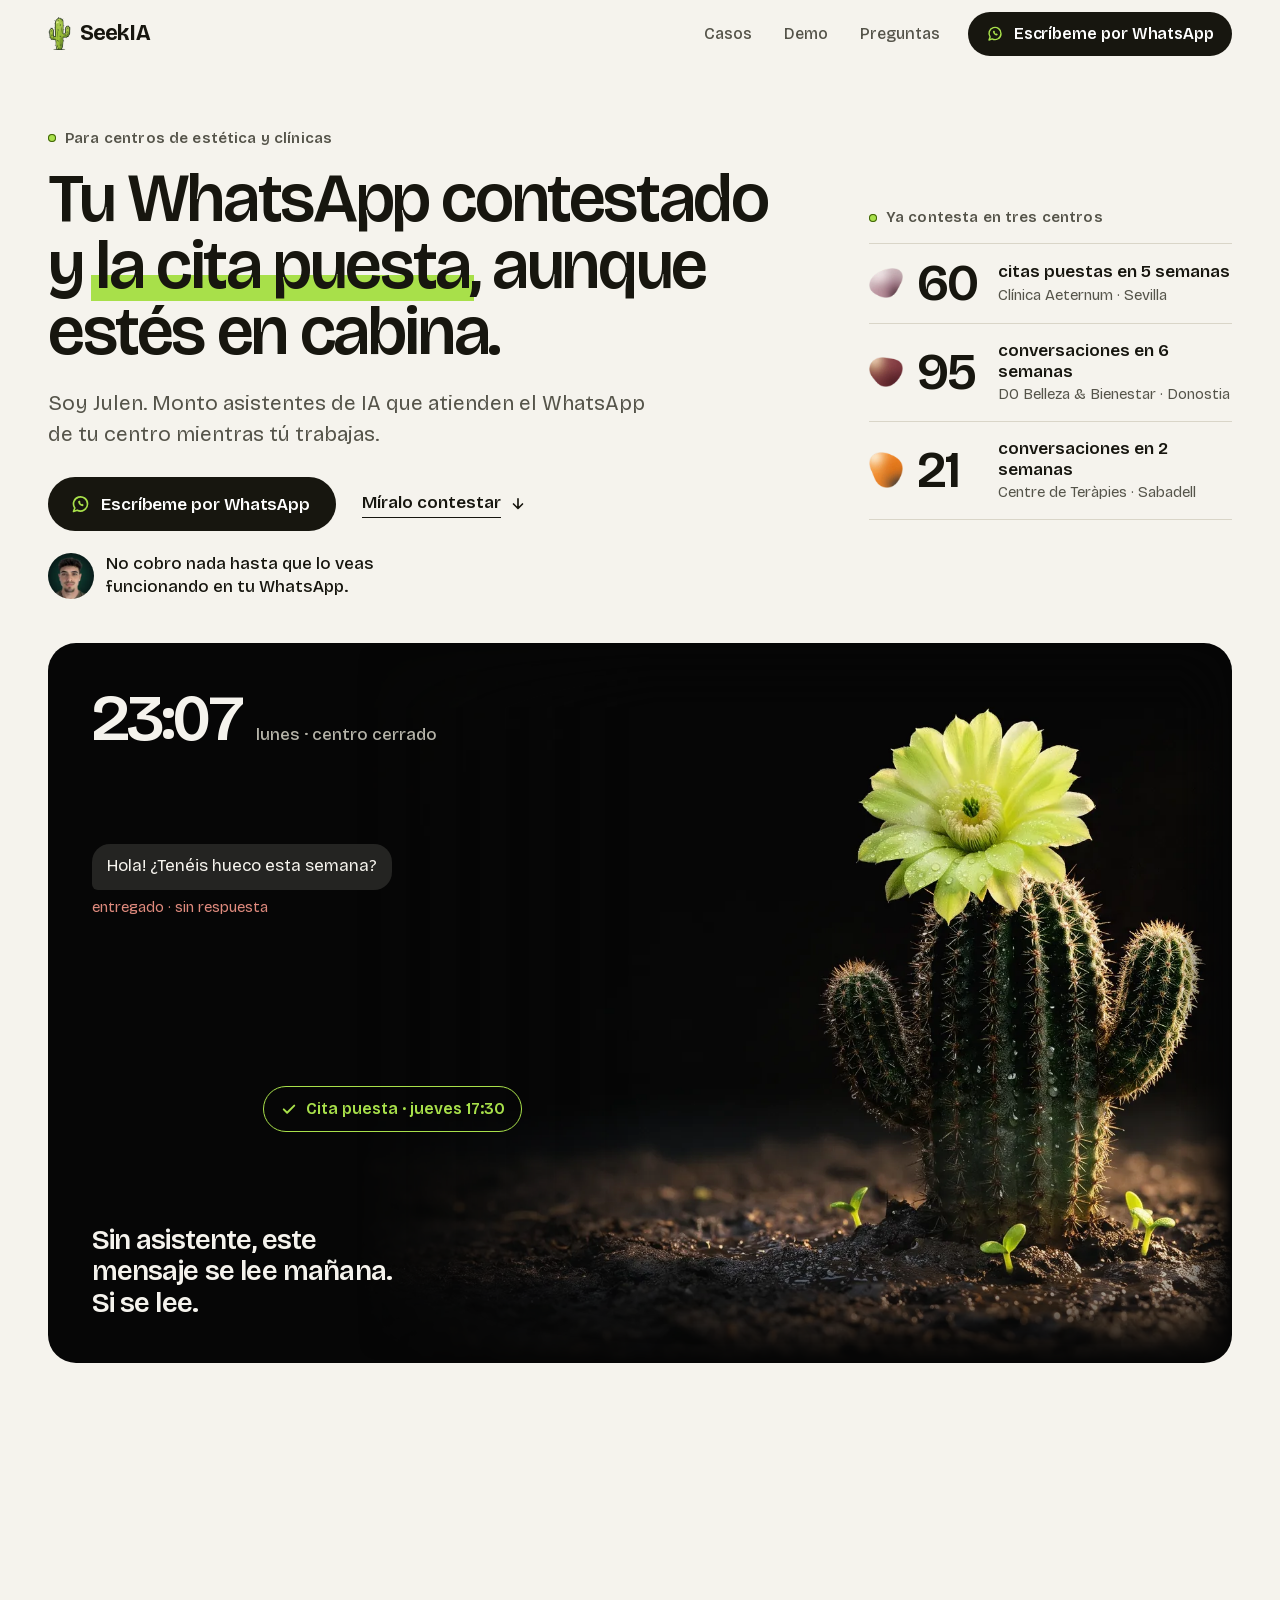
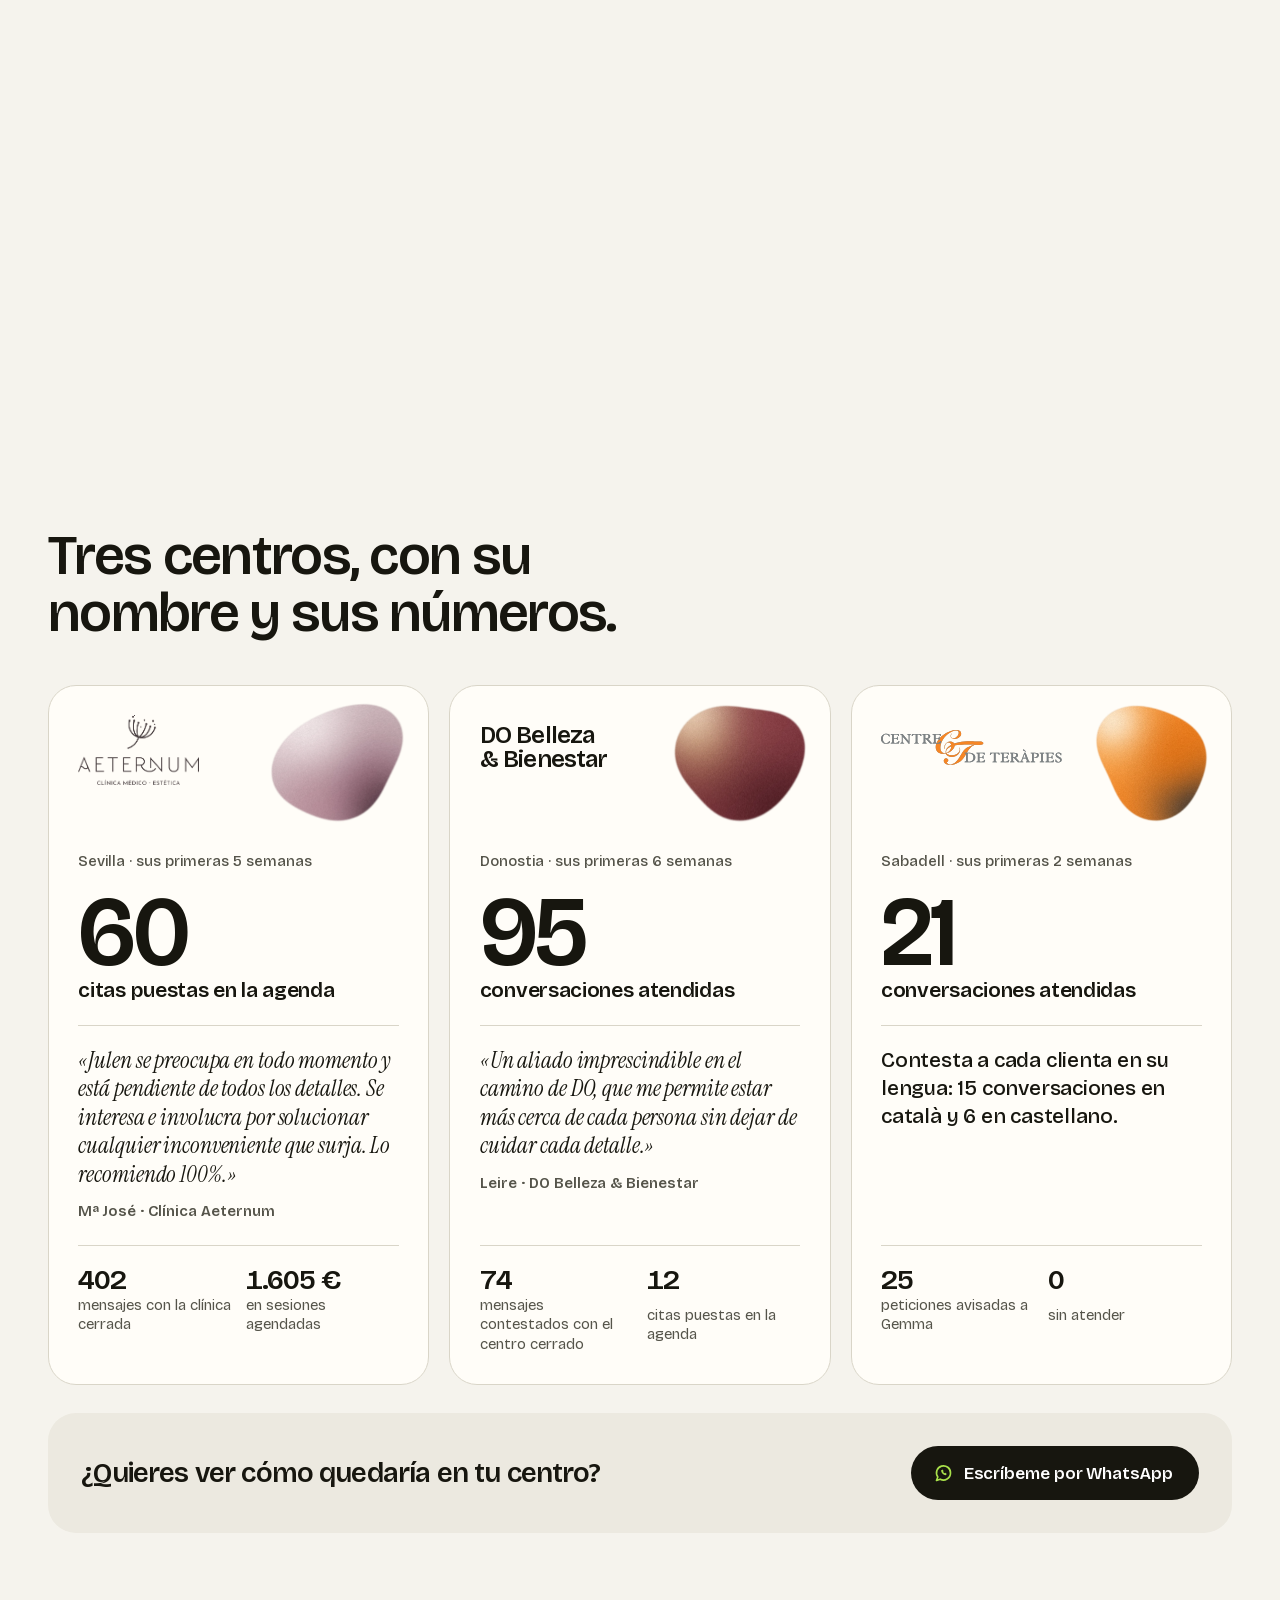
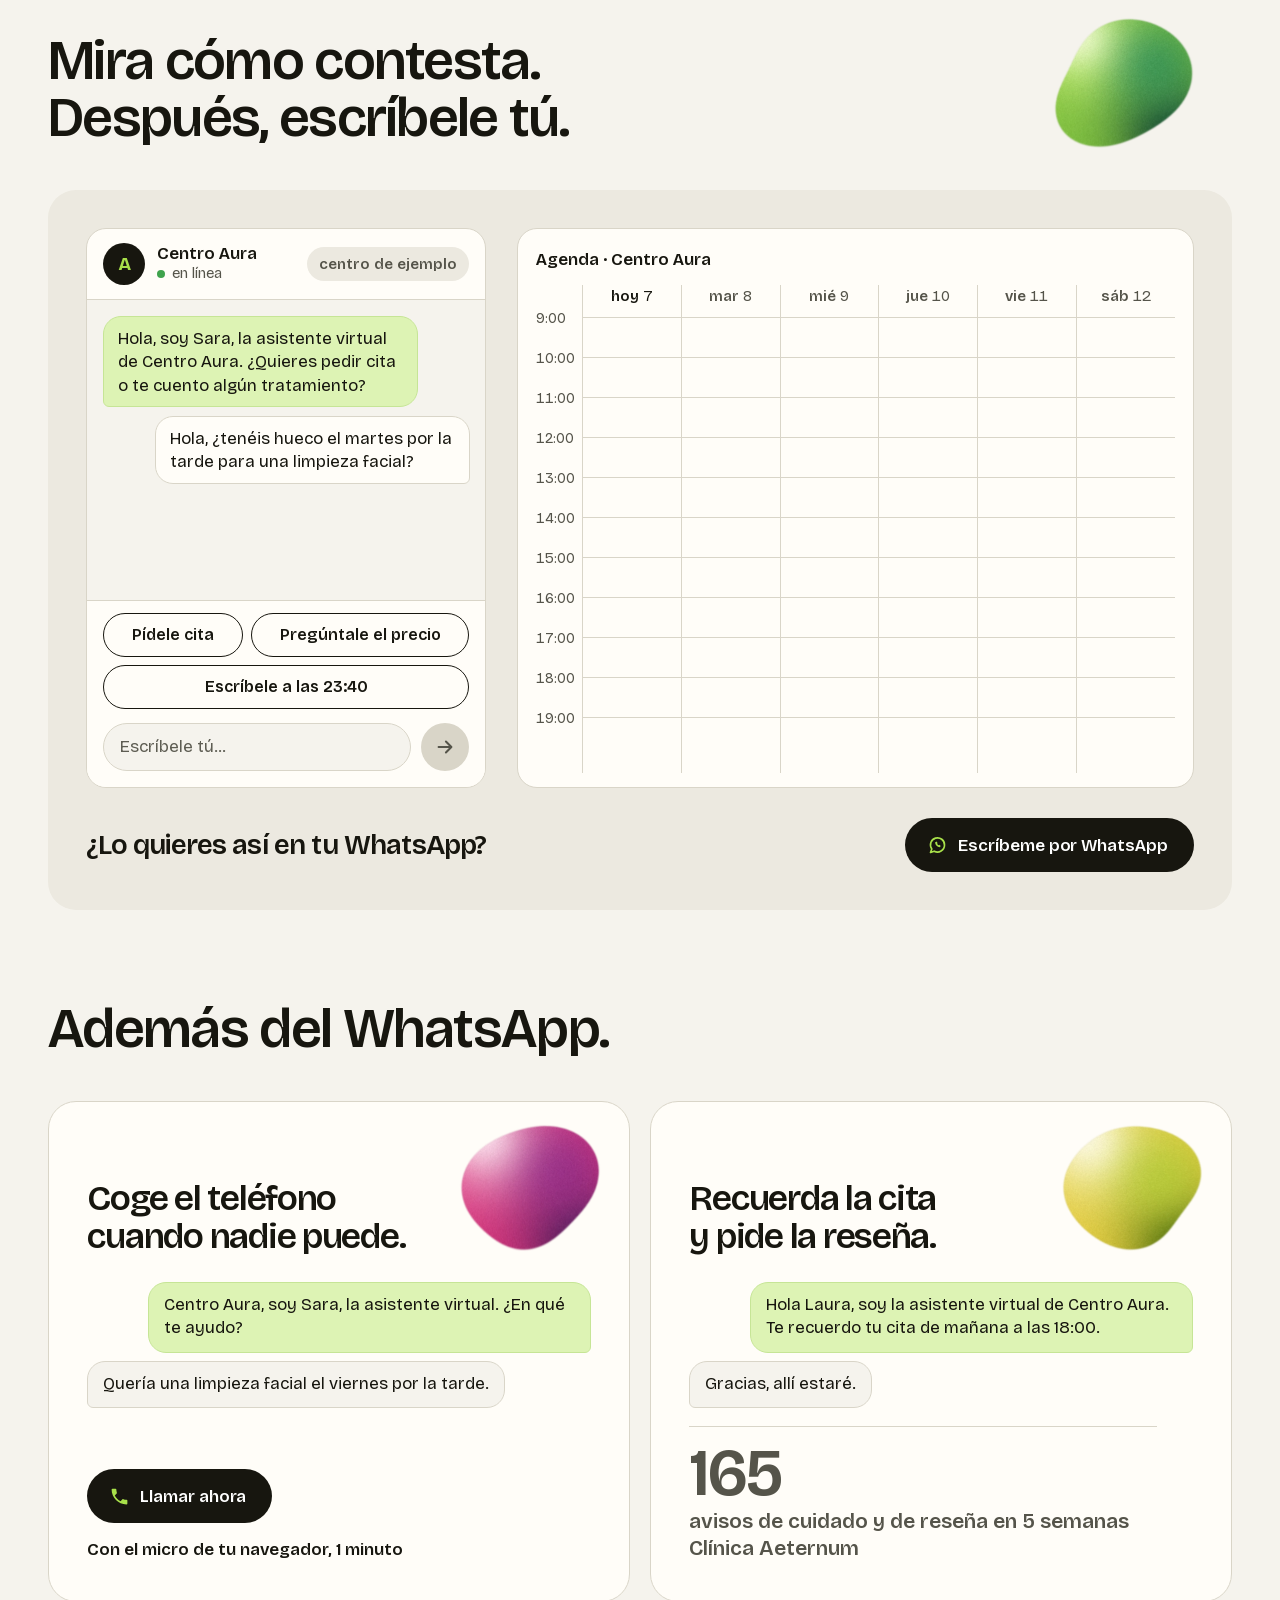
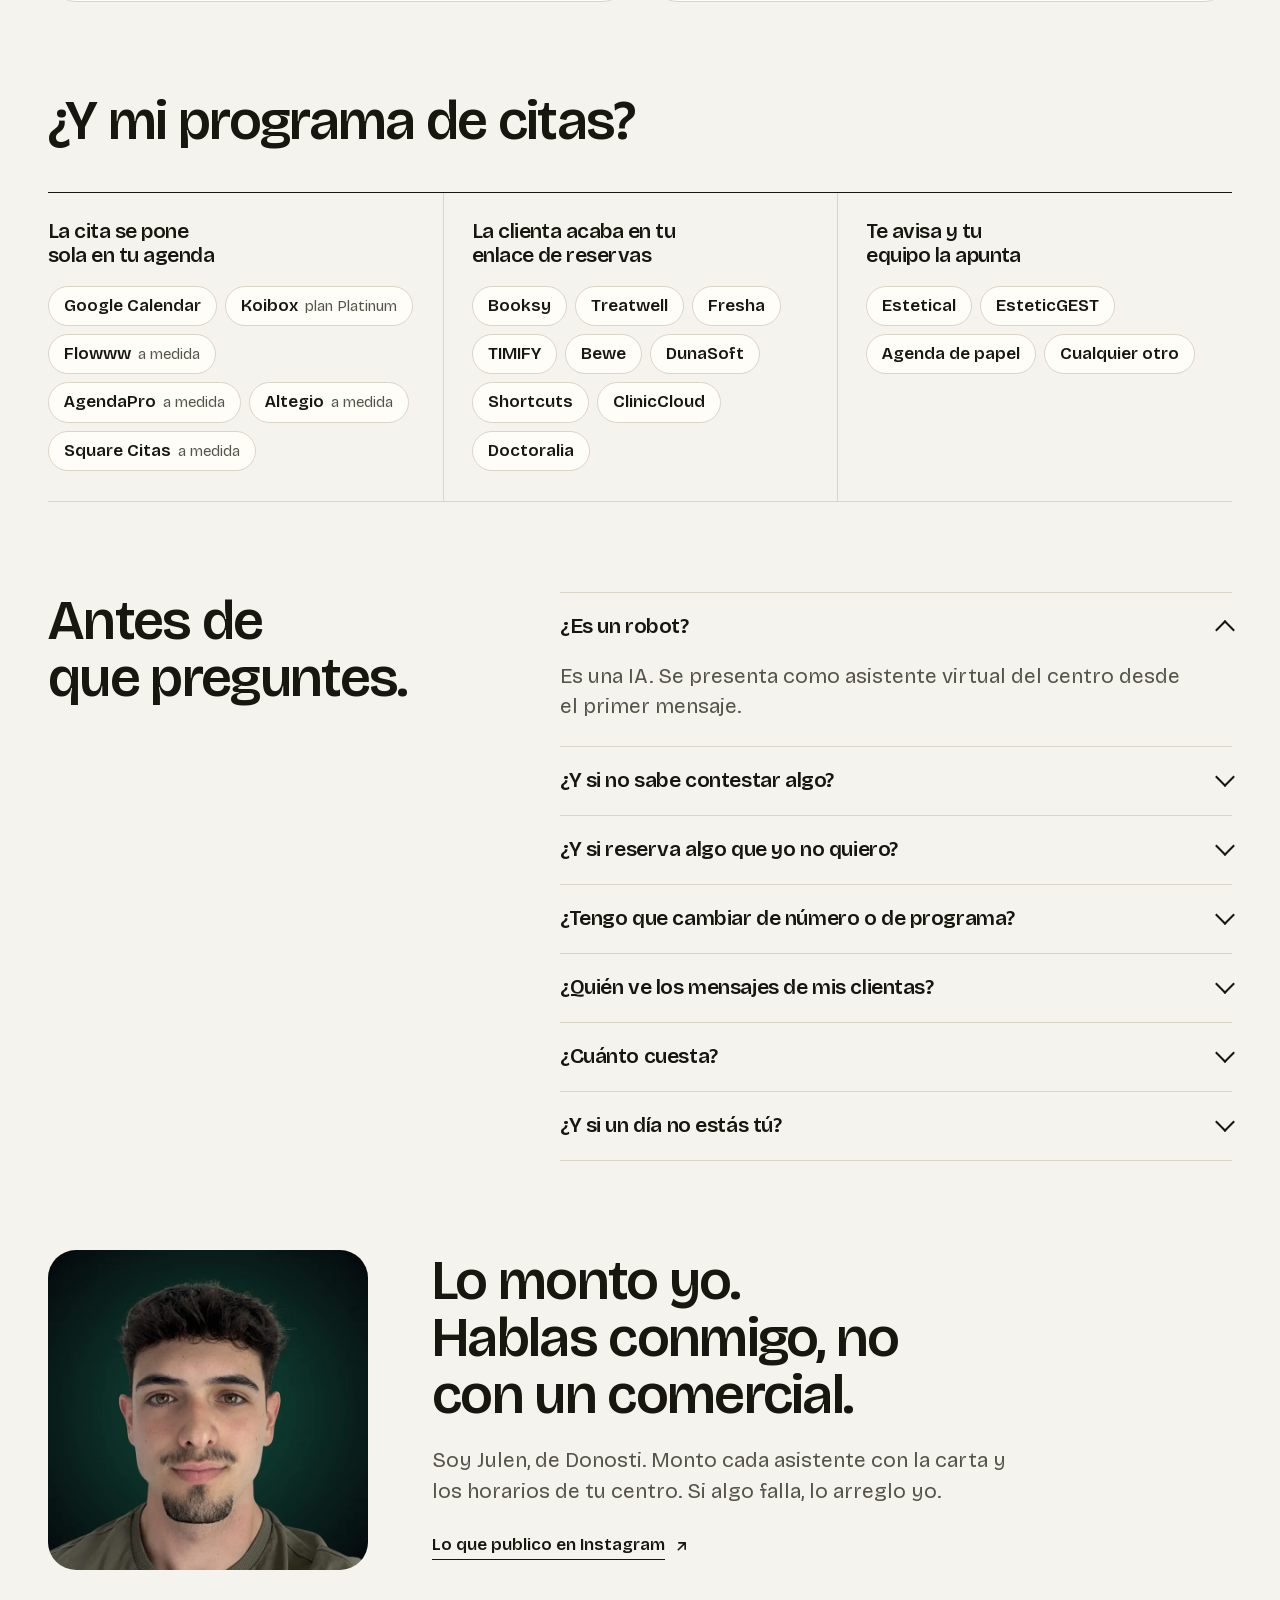
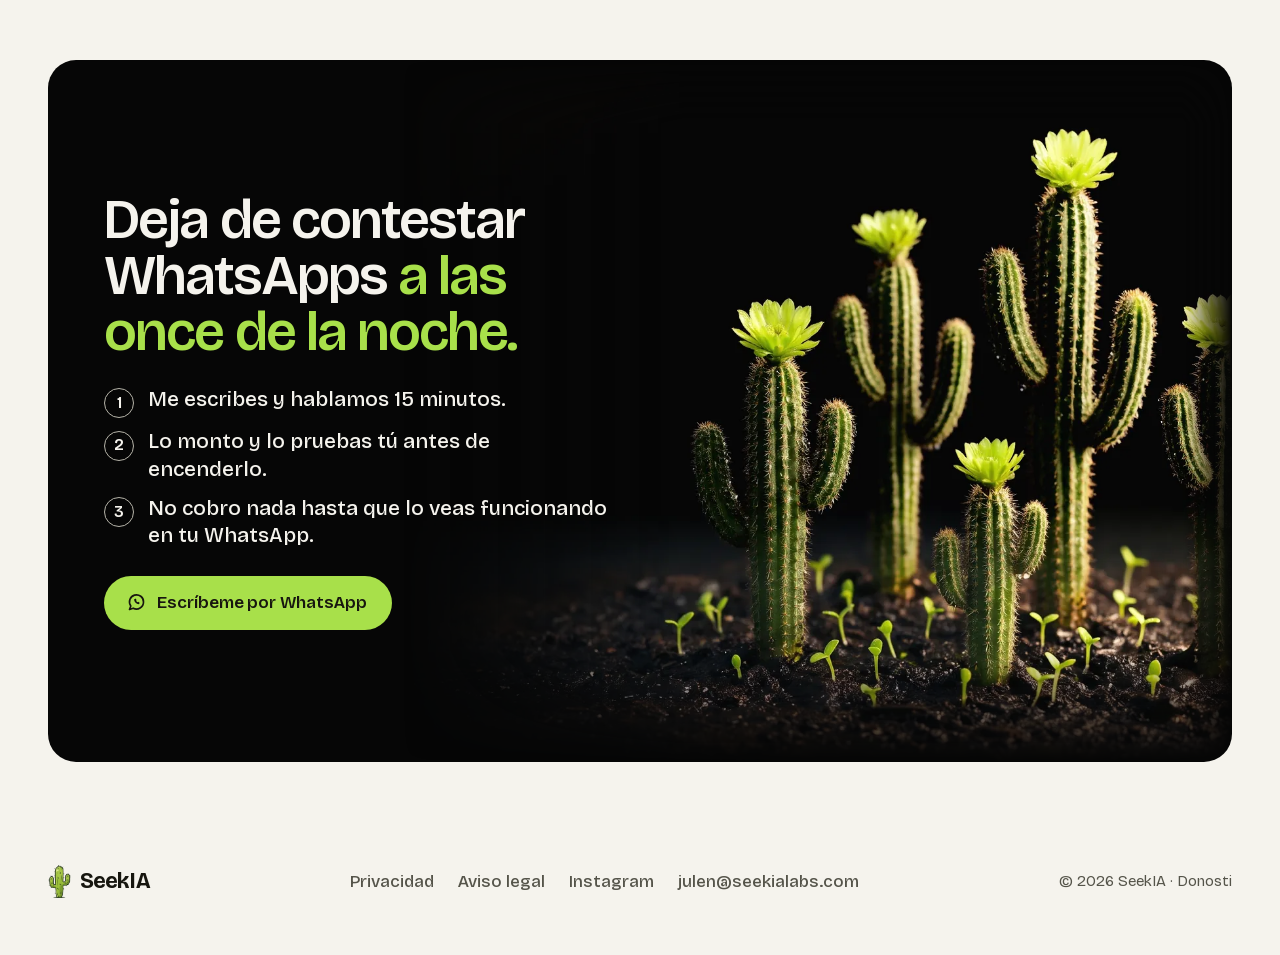
==== commit d113fce2: "Home v6: página clara, prueba en la portada, casos con plantilla común y una sola demo protagonista " ====
--- a/index.html
+++ b/index.html
@@ -1,863 +1,403 @@
 <!DOCTYPE html>
 <html lang="es">
 <head>
-<meta charset="UTF-8" />
-<meta name="viewport" content="width=device-width, initial-scale=1.0" />
-<title>SeekIA — Asistentes de IA que te llenan la agenda | Centros de estética</title>
-<meta name="description" content="Tres asistentes de IA para centros de estética: contestan el WhatsApp, cogen el teléfono y despiertan a las clientas que no vuelven. Pruébalos en directo, aquí mismo.">
+<meta charset="UTF-8">
+<meta name="viewport" content="width=device-width, initial-scale=1">
+<title>SeekIA — Tu WhatsApp contestado y la cita puesta | Centros de estética y clínicas</title>
+<meta name="description" content="Asistentes de IA para centros de estética y clínicas: contestan tu WhatsApp y tu teléfono y dejan la cita puesta en tu agenda. Ya trabajan en tres centros.">
 <link rel="canonical" href="https://seekialabs.com/">
-
-<link rel="icon" type="image/png" sizes="32x32" href="/assets/favicon-32.png">
-<link rel="apple-touch-icon" href="/assets/favicon-180.png">
-<meta name="theme-color" content="#060606">
-
 <meta property="og:type" content="website">
 <meta property="og:site_name" content="SeekIA">
-<meta property="og:title" content="SeekIA — Asistentes de IA que te llenan la agenda">
-<meta property="og:description" content="Contestan el WhatsApp, cogen el teléfono y despiertan a las clientas dormidas. Pruébalos en directo.">
+<meta property="og:title" content="SeekIA — Tu WhatsApp contestado y la cita puesta">
+<meta property="og:description" content="Asistentes de IA para centros de estética y clínicas: contestan tu WhatsApp y tu teléfono y dejan la cita puesta en tu agenda. Ya trabajan en tres centros.">
 <meta property="og:image" content="https://seekialabs.com/assets/og.png">
 <meta property="og:url" content="https://seekialabs.com/">
 <meta property="og:locale" content="es_ES">
 <meta name="twitter:card" content="summary_large_image">
-
-<link rel="preconnect" href="https://fonts.googleapis.com">
-<link rel="preconnect" href="https://fonts.gstatic.com" crossorigin>
 <link rel="preconnect" href="https://paneln8n.seekialabs.com" crossorigin>
-<link href="https://fonts.googleapis.com/css2?family=Archivo:wght@800;900&family=EB+Garamond:wght@400;700;800&family=Instrument+Serif:ital@0;1&family=Montserrat:wght@300;400;500;600;700;800&family=JetBrains+Mono:wght@400;500;600;700&display=swap" rel="stylesheet">
-
-<link rel="stylesheet" href="css/tokens.css?v=18">
-<link rel="stylesheet" href="css/base.css?v=17">
-<link rel="stylesheet" href="css/secciones.css?v=19">
-<link rel="stylesheet" href="css/v4.css?v=3">
-<link rel="stylesheet" href="css/v5.css?v=35">
-
-<script type="application/ld+json">
-{
-  "@context": "https://schema.org",
-  "@type": "LocalBusiness",
-  "name": "SeekIA",
-  "url": "https://seekialabs.com/",
-  "image": "https://seekialabs.com/assets/og.png",
-  "description": "Asistentes de IA para centros de estética: contestan WhatsApp y teléfono 24/7, dejan la cita puesta en la agenda y reactivan a las clientas que no vuelven.",
-  "areaServed": "ES",
-  "address": { "@type": "PostalAddress", "addressLocality": "Donostia-San Sebastián", "addressCountry": "ES" },
-  "email": "julen@seekialabs.com",
-  "founder": { "@type": "Person", "name": "Julen Jiménez" },
-  "sameAs": ["https://www.instagram.com/seekialabs/"]
-}
-</script>
-<script type="application/ld+json">
-{
-  "@context": "https://schema.org",
-  "@type": "FAQPage",
-  "mainEntity": [
-    { "@type": "Question", "name": "¿Tengo que cambiar mi número de WhatsApp?", "acceptedAnswer": { "@type": "Answer", "text": "No. El asistente se conecta a tu número actual con la API oficial de WhatsApp Business. Tus clientas te siguen escribiendo igual que siempre." } },
-    { "@type": "Question", "name": "¿El asistente de voz suena robótico?", "acceptedAnswer": { "@type": "Answer", "text": "No. Usa una voz natural en español que la mayoría no distingue de una persona en los primeros segundos. Se puede probar en directo antes de decidir nada." } },
-    { "@type": "Question", "name": "¿Es legal escribir a mis clientas dormidas?", "acceptedAnswer": { "@type": "Answer", "text": "Sí, siempre que ya tengan relación con el centro y consentimiento para comunicaciones. Se firma un acuerdo de tratamiento de datos conforme al RGPD y cada mensaje incluye opción de baja." } }
-  ]
-}
-</script>
+<script type="application/ld+json">{"@context": "https://schema.org", "@type": "LocalBusiness", "name": "SeekIA", "url": "https://seekialabs.com/", "image": "https://seekialabs.com/assets/og.png", "description": "Asistentes de IA para centros de estética y clínicas: contestan tu WhatsApp y tu teléfono y dejan la cita puesta en tu agenda. Ya trabajan en tres centros.", "areaServed": "ES", "address": {"@type": "PostalAddress", "addressLocality": "Donostia-San Sebastián", "addressCountry": "ES"}, "email": "julen@seekialabs.com", "founder": {"@type": "Person", "name": "Julen Jiménez"}, "sameAs": ["https://www.instagram.com/seekialabs/"]}</script>
+<script type="application/ld+json">{"@context": "https://schema.org", "@type": "FAQPage", "mainEntity": [{"@type": "Question", "name": "¿Es un robot?", "acceptedAnswer": {"@type": "Answer", "text": "Es una IA. Se presenta como asistente virtual del centro desde el primer mensaje."}}, {"@type": "Question", "name": "¿Y si no sabe contestar algo?", "acceptedAnswer": {"@type": "Answer", "text": "Solo contesta con lo que tú le das: tus servicios, tus horarios, tu carta. Lo delicado, como salud o quejas, lo pasa a tu equipo."}}, {"@type": "Question", "name": "¿Y si reserva algo que yo no quiero?", "acceptedAnswer": {"@type": "Answer", "text": "Tú eliges: o confirma la cita sola, o la propone y espera el visto bueno de tu equipo."}}, {"@type": "Question", "name": "¿Tengo que cambiar de número o de programa?", "acceptedAnswer": {"@type": "Answer", "text": "No. Tus clientas te escriben al mismo WhatsApp de siempre y tú sigues con tu programa de citas."}}, {"@type": "Question", "name": "¿Quién ve los mensajes de mis clientas?", "acceptedAnswer": {"@type": "Answer", "text": "Tú y tu equipo, en tu WhatsApp de siempre. El asistente los lee para contestar y quedan guardados bajo un acuerdo de protección de datos que firmamos antes de empezar."}}, {"@type": "Question", "name": "¿Cuánto cuesta?", "acceptedAnswer": {"@type": "Answer", "text": "Te lo digo claro y por escrito antes de empezar."}}, {"@type": "Question", "name": "¿Y si un día no estás tú?", "acceptedAnswer": {"@type": "Answer", "text": "El asistente funciona solo. Tu número, tu agenda y tus clientas siguen siendo tuyos."}}]}</script>
+<meta name="theme-color" content="#F5F3ED">
+<link rel="icon" type="image/png" sizes="32x32" href="/assets/favicon-32.png">
+<link rel="apple-touch-icon" href="/assets/favicon-180.png">
+<link rel="preload" href="assets/fonts/bricolage-grotesque.woff2" as="font" type="font/woff2" crossorigin>
+<link rel="stylesheet" href="css/v6.css?v=18">
+<script>if (!matchMedia('(prefers-reduced-motion: reduce)').matches) { document.documentElement.classList.add('con-mov'); setTimeout(function () { if (!window.__v6) document.documentElement.classList.remove('con-mov'); }, 4000); }</script>
 </head>
-<body class="v4">
-<a href="#contenido" class="skip-link">Saltar al contenido</a>
-
-<header class="site-header" id="site-header">
-  <div class="site-header__inner">
-    <a href="/" class="brand">
-      <img src="assets/logo-cactus.png" alt="" width="30" height="42">
+<body>
+<a href="#contenido" class="salto">Saltar al contenido</a>
+<span id="tope" aria-hidden="true"></span><span id="inicio" aria-hidden="true"></span>
+
+<header class="cab">
+  <div class="wrap">
+    <a href="#contenido" class="logo" aria-label="SeekIA, inicio">
+      <img src="assets/logo-cactus.png" alt="" width="142" height="200">
       SeekIA
     </a>
-    <nav class="site-nav" aria-label="Principal">
-      <div class="site-nav__links">
-        <a href="#casos">Casos</a>
-        <a href="#atencion">WhatsApp</a>
-        <a href="#voz">Voz</a>
-        <a href="#reactivacion">Reactivación</a>
-        <a href="#software">Tu software</a>
-        <a href="#faq">FAQ</a>
-      </div>
-      <a href="#cierre" class="btn btn--primary btn--sm">Pedir demo</a>
-      <button class="nav-toggle" id="nav-toggle" aria-label="Abrir menú" aria-expanded="false" aria-controls="mobile-nav">
-        <span></span><span></span><span></span>
-      </button>
+    <nav class="cab__nav" aria-label="Principal">
+      <a href="#casos">Casos</a>
+      <a href="#demo">Demo</a>
+      <a href="#preguntas">Preguntas</a>
+      <a class="boton boton--chico" href="https://wa.me/34621071382?text=Hola%20Julen%2C%20quiero%20ver%20c%C3%B3mo%20funcionar%C3%ADa%20en%20mi%20centro" rel="noopener">
+        <svg viewBox="0 0 24 24" fill="none" aria-hidden="true"><path d="M20 11.5a8 8 0 01-11.8 7L4 20l1.5-4.1A8 8 0 1120 11.5z" stroke="currentColor" stroke-width="1.9" stroke-linejoin="round"/><path d="M9.2 8.6c.2 2.6 2.7 5.2 5.3 5.4l1-1.1c.2-.2.2-.5 0-.7l-1.2-.9a.6.6 0 00-.7 0l-.5.4a3.6 3.6 0 01-1.6-1.6l.4-.5c.2-.2.2-.5 0-.7l-.9-1.2a.5.5 0 00-.7-.1l-1.1.9c-.1.1-.1.2-.1.1z" fill="currentColor"/></svg>
+        <span><span class="solo-ancho">Escríbeme por </span>WhatsApp</span>
+      </a>
     </nav>
   </div>
 </header>
 
-<nav class="mobile-nav" id="mobile-nav" aria-label="Menú móvil">
-  <a href="#casos">Casos</a>
-  <a href="#atencion">WhatsApp</a>
-  <a href="#voz">Voz</a>
-  <a href="#reactivacion">Reactivación</a>
-  <a href="#software">Tu software</a>
-  <a href="#faq">FAQ</a>
-  <a href="#cierre" class="btn btn--primary" style="margin-top:12px;">Pedir demo</a>
-</nav>
-
 <main id="contenido">
 
-  <!-- ============ HERO — un día en la agenda, tres formas de llenarla ============ -->
-  <section class="hero hero--v4" id="inicio">
-    <div class="wrap">
-      <span class="eyebrow" data-reveal>IA para centros de estética</span>
-      <h1 class="hero__title" data-letras>
-        De la agenda seca<br><span class="text-lime">a la agenda llena.</span>
-      </h1>
-
-      <div class="hero__intro">
-        <p class="hero__lead" data-reveal data-reveal-delay="2">
-          Tres asistentes que trabajan mientras estáis en cabina: contestan el WhatsApp,
-          cogen el teléfono y despiertan a las clientas que no vuelven.
-          Lo monto yo y lo revisamos juntos.
-        </p>
-        <div class="hero__ctas" data-reveal data-reveal-delay="3">
-          <a href="#atencion" class="btn btn--primary">Pruébalo en directo ↓</a>
-          <a href="https://wa.me/34621071382?text=Hola%2C%20quiero%20pedir%20una%20demo%20de%20SeekIA" class="btn btn--ghost" rel="noopener">Hablar con Julen</a>
-        </div>
-      </div>
-
-      <!-- La escena: estado final en el HTML (sin JS o con movimiento reducido se ve así, quieta).
-           El JS la vacía y la anima en bucle. Es una recreación, y lo dice. -->
-      <div class="dia" id="escena-dia" data-reveal data-reveal-delay="3">
-        <div class="dia__barra">
-          <p class="dia__reloj mono">
-            <span class="dia__cuando"><b class="dia__dia">martes</b> <span class="dia__hora">14:10</span></span>
-            <span class="dia__chip" data-tono="alerta">en cabina</span>
-          </p>
-          <p class="dia__nota mono">ejemplo de un día · las demos de abajo son reales ↓</p>
-        </div>
-
-        <div class="dia__cuerpo">
-          <ol class="dia__feed">
-            <li class="ev ev--wa" data-paso="1">
-              <span class="ev__icono" aria-hidden="true">
-                <svg viewBox="0 0 24 24" fill="none"><path d="M12 21c-4.97 0-9-3.8-9-8.5S7.03 4 12 4s9 3.8 9 8.5c0 1.6-.47 3.1-1.3 4.36L21 21l-4.4-1.2A9.3 9.3 0 0112 21z" stroke="currentColor" stroke-width="1.6" stroke-linejoin="round"/></svg>
-              </span>
-              <div class="ev__txt">
-                <p class="ev__meta mono"><time>lun · 23:07</time> WhatsApp con el centro cerrado <a href="#atencion" class="ev__ir">probar ↓</a></p>
-                <p class="ev__linea">«¿Tenéis hueco el jueves por la tarde?»</p>
-                <p class="ev__escribe mono" aria-hidden="true"><i></i><i></i><i></i> contestando</p>
-                <p class="ev__res mono">→ jueves 17:30 · limpieza facial · cita puesta</p>
+  <!-- ============ PORTADA: qué es, para quién, qué hago y la prueba, sin bajar ============ -->
+  <section class="portada">
+    <div class="wrap portada__rejilla">
+      <div>
+        <p class="rotulo">Para centros de estética y clínicas</p>
+        <h1>Tu WhatsApp contestado y <span class="marca">la cita puesta</span>, aunque estés en cabina.</h1>
+        <p class="entrada">Soy Julen. Monto asistentes de IA que atienden el WhatsApp de tu centro mientras tú trabajas.</p>
+        <div class="portada__accion">
+          <a class="boton" href="https://wa.me/34621071382?text=Hola%20Julen%2C%20quiero%20ver%20c%C3%B3mo%20funcionar%C3%ADa%20en%20mi%20centro" rel="noopener">
+            <svg viewBox="0 0 24 24" fill="none" aria-hidden="true"><path d="M20 11.5a8 8 0 01-11.8 7L4 20l1.5-4.1A8 8 0 1120 11.5z" stroke="currentColor" stroke-width="1.9" stroke-linejoin="round"/><path d="M9.2 8.6c.2 2.6 2.7 5.2 5.3 5.4l1-1.1c.2-.2.2-.5 0-.7l-1.2-.9a.6.6 0 00-.7 0l-.5.4a3.6 3.6 0 01-1.6-1.6l.4-.5c.2-.2.2-.5 0-.7l-.9-1.2a.5.5 0 00-.7-.1l-1.1.9c-.1.1-.1.2-.1.1z" fill="currentColor"/></svg>
+            Escríbeme por WhatsApp
+          </a>
+          <a class="enlace" href="#demo"><span>Míralo contestar</span><svg viewBox="0 0 24 24" fill="none" aria-hidden="true"><path d="M12 5v13M6 12l6 6 6-6" stroke="currentColor" stroke-width="2.2" stroke-linecap="round" stroke-linejoin="round"/></svg></a>
+        </div>
+        <p class="portada__promesa"><img src="assets/v6/julen-mini.webp" alt="" width="46" height="46">No cobro nada hasta que lo veas funcionando en tu WhatsApp.</p>
+      </div>
+
+      <div>
+        <p class="rotulo prueba__titulo">Ya contesta en tres centros</p>
+        <ul class="prueba">
+          <li><b class="num">60</b><span>citas puestas en 5 semanas</span><small>Clínica Aeternum · Sevilla</small><img src="assets/v6/pala-aeternum-mini.webp" alt="" width="753" height="657" decoding="async"></li>
+          <li><b class="num">95</b><span>conversaciones en 6 semanas</span><small>DO Belleza &amp; Bienestar · Donostia</small><img src="assets/v6/pala-do-mini.webp" alt="" width="686" height="610" decoding="async"></li>
+          <li><b class="num">21</b><span>conversaciones en 2 semanas</span><small>Centre de Teràpies · Sabadell</small><img src="assets/v6/pala-gemma-mini.webp" alt="" width="668" height="706" decoding="async"></li>
+        </ul>
+      </div>
+    </div>
+  </section>
+
+  <!-- ============ LA VENTANA A LA NOCHE: el scroll resuelve la conversación y el cactus florece.
+       Sin JS o con «reducir movimiento» se ve el estado final (clase es-manana y todos los pasos visibles). ============ -->
+  <section class="ventana-carril" aria-label="Lo que pasa cuando el centro está cerrado">
+    <div class="wrap">
+      <div class="ventana es-manana hay-respuesta">
+        <div class="ventana__escena" data-seco="assets/v6/heroe-seco" data-flor="assets/v6/heroe-flor" aria-hidden="true">
+          <picture><source media="(max-width: 900px)" srcset="assets/v6/heroe-flor-m.webp"><img src="assets/v6/heroe-flor.webp" alt="" width="1920" height="1072" loading="lazy" decoding="async" fetchpriority="low"></picture>
+          <canvas></canvas>
+        </div>
+        <div class="ventana__texto">
+          <p class="ventana__reloj"><b>09:00</b><span>martes · abres el centro</span></p>
+          <div class="charla contesta">
+            <p class="globo ella">Hola! ¿Tenéis hueco esta semana?</p>
+            <p class="charla__estado">entregado · sin respuesta</p>
+            <p class="globo globo--asistente paso es-visto" data-desde="0.2">Hola, soy la asistente virtual del centro. El jueves tengo hueco a las 17:30. ¿Te lo dejo puesto?</p>
+            <p class="globo ella paso es-visto" data-desde="0.46">Sí, gracias</p>
+            <p class="charla__cita paso es-visto" data-desde="0.68"><svg viewBox="0 0 24 24" fill="none" aria-hidden="true"><path d="M5 12.5l4.5 4.5L19 7.5" stroke="currentColor" stroke-width="2.6" stroke-linecap="round" stroke-linejoin="round"/></svg>Cita puesta · jueves 17:30</p>
+          </div>
+          <p class="ventana__lema"><span>Sin asistente, este mensaje se lee mañana. Si se lee.</span><span>Con asistente, tiene respuesta esa misma noche.</span><span>Cuando abres, la cita ya está puesta.</span></p>
+        </div>
+      </div>
+    </div>
+  </section>
+
+  <!-- ============ CASOS: tres centros, misma plantilla; el color de cada uno va en su pala ============ -->
+  <section class="seccion" id="casos">
+    <div class="wrap">
+      <div class="cab-seccion">
+        <h2 data-entra>Tres centros, con su nombre y sus números.</h2>
+      </div>
+
+      <div class="casos__rejilla">
+        <article class="caso" data-entra>
+          <div class="caso__arriba">
+            <div class="caso__pala"><img class="flota" src="assets/v6/pala-aeternum.webp" alt="" width="753" height="657" loading="lazy" decoding="async"></div>
+            <p class="caso__marca"><img src="assets/v6/aeternum-logo.png" alt="Aeternum, clínica médico-estética" width="534" height="310" loading="lazy" style="--alto:70px; filter: brightness(0.3) saturate(1.6);"></p>
+            <p class="caso__donde">Sevilla · sus primeras 5 semanas</p>
+          </div>
+          <p class="caso__cifra"><b class="num" data-cuenta="60">60</b><span>citas puestas en la agenda</span></p>
+          <figure class="caso__cita">
+            <blockquote>«Julen se preocupa en todo momento y está pendiente de todos los detalles. Se interesa e involucra por solucionar cualquier inconveniente que surja. Lo recomiendo 100%.»</blockquote>
+            <figcaption>Mª José · Clínica Aeternum</figcaption>
+          </figure>
+          <ul class="caso__datos">
+            <li><b class="num">402</b><span>mensajes con la clínica cerrada</span></li>
+            <li><b class="num">1.605 €</b><span>en sesiones agendadas</span></li>
+          </ul>
+        </article>
+
+        <article class="caso" data-entra style="--orden:1">
+          <div class="caso__arriba">
+            <div class="caso__pala"><img class="flota flota--b" src="assets/v6/pala-do.webp" alt="" width="686" height="610" loading="lazy" decoding="async"></div>
+            <p class="caso__marca caso__marca--texto">DO Belleza<br>&amp; Bienestar</p>
+            <p class="caso__donde">Donostia · sus primeras 6 semanas</p>
+          </div>
+          <p class="caso__cifra"><b class="num" data-cuenta="95">95</b><span>conversaciones atendidas</span></p>
+          <figure class="caso__cita">
+            <blockquote>«Un aliado imprescindible en el camino de DO, que me permite estar más cerca de cada persona sin dejar de cuidar cada detalle.»</blockquote>
+            <figcaption>Leire · DO Belleza &amp; Bienestar</figcaption>
+          </figure>
+          <ul class="caso__datos">
+            <li><b class="num">74</b><span>mensajes contestados con el centro cerrado</span></li>
+            <li><b class="num">12</b><span>citas puestas en la agenda</span></li>
+          </ul>
+        </article>
+
+        <article class="caso" data-entra style="--orden:2">
+          <div class="caso__arriba">
+            <div class="caso__pala"><img class="flota flota--c" src="assets/v6/pala-gemma.webp" alt="" width="668" height="706" loading="lazy" decoding="async"></div>
+            <p class="caso__marca"><img src="assets/v6/gemma-logo.svg" alt="Centre de Teràpies" width="458" height="88" loading="lazy" style="--alto:36px"></p>
+            <p class="caso__donde">Sabadell · sus primeras 2 semanas</p>
+          </div>
+          <p class="caso__cifra"><b class="num" data-cuenta="21">21</b><span>conversaciones atendidas</span></p>
+          <p class="caso__cita caso__cita--hecho">Contesta a cada clienta en su lengua: 15 conversaciones en català y 6 en castellano.</p>
+          <ul class="caso__datos">
+            <li><b class="num">25</b><span>peticiones avisadas a Gemma</span></li>
+            <li><b class="num">0</b><span>sin atender</span></li>
+          </ul>
+        </article>
+      </div>
+
+      <div class="casos__pie" data-entra>
+        <p>¿Quieres ver cómo quedaría en tu centro?</p>
+        <a class="boton" href="https://wa.me/34621071382?text=Hola%20Julen%2C%20quiero%20ver%20c%C3%B3mo%20funcionar%C3%ADa%20en%20mi%20centro" rel="noopener">
+          <svg viewBox="0 0 24 24" fill="none" aria-hidden="true"><path d="M20 11.5a8 8 0 01-11.8 7L4 20l1.5-4.1A8 8 0 1120 11.5z" stroke="currentColor" stroke-width="1.9" stroke-linejoin="round"/><path d="M9.2 8.6c.2 2.6 2.7 5.2 5.3 5.4l1-1.1c.2-.2.2-.5 0-.7l-1.2-.9a.6.6 0 00-.7 0l-.5.4a3.6 3.6 0 01-1.6-1.6l.4-.5c.2-.2.2-.5 0-.7l-.9-1.2a.5.5 0 00-.7-.1l-1.1.9c-.1.1-.1.2-.1.1z" fill="currentColor"/></svg>
+          Escríbeme por WhatsApp
+        </a>
+      </div>
+    </div>
+  </section>
+
+  <!-- ============ DEMO: el chat real de un centro de ejemplo. Primero se reproduce sola una conversación (sin gasto);
+       en cuanto la persona escribe, el ejemplo se borra y habla con el asistente de verdad (js/atencion.js) ============ -->
+  <section class="seccion seccion--corta" id="demo"><span id="atencion" aria-hidden="true"></span>
+    <div class="wrap">
+      <div class="cab-seccion cab-seccion--pala">
+        <div>
+          <h2 data-entra>Mira cómo contesta. Después, escríbele tú.</h2>
+        </div>
+        <img class="flota" src="assets/v6/pala-whatsapp.webp" alt="" width="730" height="670" loading="lazy" decoding="async">
+      </div>
+
+      <div class="demo" data-entra>
+        <div class="demo__rejilla">
+          <div class="movil" role="group" aria-label="Chat de prueba con el asistente de Centro Aura, un centro de ejemplo">
+            <div class="movil__cab">
+              <span class="movil__avatar" aria-hidden="true">A</span>
+              <div class="movil__quien">
+                <p class="movil__nombre">Centro Aura</p>
+                <p class="movil__estado" id="atencion-estado" data-estado="linea">en línea</p>
               </div>
-            </li>
-            <li class="ev ev--julen" data-paso="2">
-              <span class="ev__icono ev__icono--foto" aria-hidden="true"><img src="assets/julen.jpg" alt="" width="34" height="34" loading="lazy"></span>
-              <div class="ev__txt">
-                <p class="ev__meta mono"><time>mar · 09:00</time> Julen repasa la noche <a href="#fundador" class="ev__ir">quién ↓</a></p>
-                <p class="ev__linea">Lee las conversaciones y afina una respuesta. Tú no tocas nada.</p>
-                <p class="ev__res mono">→ 1 ajuste · 0 errores</p>
-              </div>
-            </li>
-            <li class="ev ev--react" data-paso="3">
-              <span class="ev__icono" aria-hidden="true">
-                <svg viewBox="0 0 24 24" fill="none"><path d="M4 12a8 8 0 1014-5.3M18 3v4h-4" stroke="currentColor" stroke-width="1.6" stroke-linecap="round" stroke-linejoin="round"/></svg>
-              </span>
-              <div class="ev__txt">
-                <p class="ev__meta mono"><time>mar · 11:30</time> Reactivación <a href="#reactivacion" class="ev__ir">simular ↓</a></p>
-                <p class="ev__linea">«Laura, hace 4 meses que no te vemos…» — «¡Sí! ¿El viernes a las 11?»</p>
-                <p class="ev__escribe mono" aria-hidden="true"><i></i><i></i><i></i> Laura escribe</p>
-                <p class="ev__res mono">→ viernes 11:00 · Laura vuelve</p>
-              </div>
-            </li>
-            <li class="ev ev--voz" data-paso="4">
-              <span class="ev__icono" aria-hidden="true">
-                <svg viewBox="0 0 24 24" fill="none"><path d="M6.6 10.8c1.4 2.8 3.8 5.1 6.6 6.6l2.2-2.2c.3-.3.7-.4 1-.2 1.1.4 2.3.6 3.6.6.6 0 1 .4 1 1V20c0 .6-.4 1-1 1C10.6 21 3 13.4 3 4c0-.6.4-1 1-1h3.4c.6 0 1 .4 1 1 0 1.2.2 2.4.6 3.6.1.4 0 .8-.2 1L6.6 10.8z" stroke="currentColor" stroke-width="1.5" stroke-linejoin="round"/></svg>
-              </span>
-              <div class="ev__txt">
-                <p class="ev__meta mono"><time>mar · 14:10</time> Llamada mientras estáis en cabina <a href="#voz" class="ev__ir">llamar ↓</a></p>
-                <p class="ev__linea">Contesta al segundo tono, con voz natural.</p>
-                <p class="ev__escribe ev__escribe--voz mono" aria-hidden="true"><i></i><i></i><i></i><i></i><i></i><i></i><i></i> en llamada</p>
-                <p class="ev__res mono">→ miércoles 18:00 · manicura · cita puesta</p>
-              </div>
-            </li>
+              <span class="movil__demo">centro de ejemplo</span>
+            </div>
+            <div class="movil__msgs" id="atencion-msgs" role="log" aria-live="polite" aria-label="Conversación">
+              <div class="burbuja burbuja--bot">Hola, soy Sara, la asistente virtual de Centro Aura. ¿Quieres pedir cita o te cuento algún tratamiento?</div>
+            </div>
+            <div class="movil__chips" id="atencion-chips">
+              <button type="button" class="chip" data-prompt="Hola, quiero pedir cita para mañana por la tarde, ¿qué horas tenéis libres?">Pídele cita</button>
+              <button type="button" class="chip" data-prompt="¿Cuánto cuesta una limpieza facial?">Pregúntale el precio</button>
+              <button type="button" class="chip" data-prompt="Perdona que escriba tan tarde, ¿tenéis hueco este fin de semana?">Escríbele a las 23:40</button>
+            </div>
+            <form class="movil__form" id="atencion-form" autocomplete="off">
+              <label class="solo-lector" for="atencion-input">Tu mensaje</label>
+              <textarea id="atencion-input" rows="1" placeholder="Escríbele tú…" maxlength="500"></textarea>
+              <button type="submit" class="movil__enviar" aria-label="Enviar mensaje">
+                <svg viewBox="0 0 24 24" fill="none" aria-hidden="true"><path d="M5 12h13M13 6l6 6-6 6" stroke="currentColor" stroke-width="2.2" stroke-linecap="round" stroke-linejoin="round"/></svg>
+              </button>
+            </form>
+          </div>
+          <div class="semana" id="atencion-agenda" role="region" aria-label="Agenda de prueba de Centro Aura"></div>
+        </div>
+        <div class="demo__pie">
+          <p>¿Lo quieres así en tu WhatsApp?</p>
+          <a class="boton" href="https://wa.me/34621071382?text=Hola%20Julen%2C%20quiero%20ver%20c%C3%B3mo%20funcionar%C3%ADa%20en%20mi%20centro" rel="noopener">
+            <svg viewBox="0 0 24 24" fill="none" aria-hidden="true"><path d="M20 11.5a8 8 0 01-11.8 7L4 20l1.5-4.1A8 8 0 1120 11.5z" stroke="currentColor" stroke-width="1.9" stroke-linejoin="round"/><path d="M9.2 8.6c.2 2.6 2.7 5.2 5.3 5.4l1-1.1c.2-.2.2-.5 0-.7l-1.2-.9a.6.6 0 00-.7 0l-.5.4a3.6 3.6 0 01-1.6-1.6l.4-.5c.2-.2.2-.5 0-.7l-.9-1.2a.5.5 0 00-.7-.1l-1.1.9c-.1.1-.1.2-.1.1z" fill="currentColor"/></svg>
+            Escríbeme por WhatsApp
+          </a>
+        </div>
+      </div>
+    </div>
+  </section>
+
+  <!-- ============ VOZ Y REACTIVACIÓN: dos bloques cortos ============ -->
+  <section class="seccion seccion--corta" id="mas"><span id="voz" aria-hidden="true"></span><span id="reactivacion" aria-hidden="true"></span><span id="servicios" aria-hidden="true"></span>
+    <div class="wrap">
+      <div class="cab-seccion"><h2 data-entra>Además del WhatsApp.</h2></div>
+      <div class="mas__rejilla">
+        <article class="mas" data-entra>
+          <div class="mas__pala"><img class="flota" src="assets/v6/pala-voz.webp" alt="" width="700" height="624" loading="lazy" decoding="async"></div>
+          <h3>Coge el teléfono cuando nadie puede.</h3>
+          <div class="reac__charla" aria-label="Ejemplo de llamada">
+            <p class="globo">Centro Aura, soy Sara, la asistente virtual. ¿En qué te ayudo?</p>
+            <p class="globo globo--ella">Quería una limpieza facial el viernes por la tarde.</p>
+          </div>
+          <div class="llamada" id="llamada" data-estado="reposo">
+            <div class="llamada__fila">
+              <button class="boton llamada__boton" id="llamada-boton" type="button">
+                <svg viewBox="0 0 24 24" fill="none" aria-hidden="true"><path d="M6.6 10.8c1.4 2.8 3.8 5.1 6.6 6.6l2.2-2.2c.3-.3.7-.4 1-.2 1.1.4 2.3.6 3.6.6.6 0 1 .4 1 1V20c0 .6-.4 1-1 1C10.6 21 3 13.4 3 4c0-.6.4-1 1-1h3.4c.6 0 1 .4 1 1 0 1.2.2 2.4.6 3.6.1.4 0 .8-.2 1L6.6 10.8z" fill="currentColor"/></svg>
+                <span class="llamada__boton-txt">Llamar ahora</span>
+              </button>
+              <div class="llamada__onda" id="llamada-onda" aria-hidden="true"></div>
+            </div>
+            <p><span class="llamada__estado" id="llamada-estado" aria-live="polite">Con el micro de tu navegador, 1 minuto</span> <span class="llamada__tiempo"><span id="llamada-tiempo">00:00</span> / 01:00</span></p>
+            <div class="llamada__trans" id="llamada-trans" role="log" aria-live="polite" aria-label="Transcripción de la llamada">
+              <p class="llamada__vacio">La conversación aparece aquí mientras habláis.</p>
+            </div>
+            <div class="ticket" id="llamada-ticket" hidden>
+              <span class="ticket__et">Cita puesta por teléfono</span>
+              <span id="llamada-ticket-cuando"></span>
+            </div>
+          </div>
+        </article>
+
+        <article class="mas" data-entra style="--orden:1">
+          <div class="mas__pala"><img class="flota flota--b" src="assets/v6/pala-reactivacion.webp" alt="" width="731" height="651" loading="lazy" decoding="async"></div>
+          <h3>Recuerda la cita y pide la reseña.</h3>
+          <div class="reac__charla" aria-label="Ejemplo de recordatorio">
+            <p class="globo">Hola Laura, soy la asistente virtual de Centro Aura. Te recuerdo tu cita de mañana a las 18:00.</p>
+            <p class="globo globo--ella">Gracias, allí estaré.</p>
+          </div>
+          <p class="mas__dato"><b class="num" data-cuenta="165">165</b><span>avisos de cuidado y de reseña en 5 semanas<br>Clínica Aeternum</span></p>
+        </article>
+      </div>
+    </div>
+  </section>
+
+  <!-- ============ PROGRAMAS: los tres casos, a la vista ============ -->
+  <section class="seccion seccion--corta" id="programas"><span id="software" aria-hidden="true"></span>
+    <div class="wrap">
+      <div class="cab-seccion">
+        <h2 data-entra>¿Y mi programa de citas?</h2>
+      </div>
+      <div class="programas" data-entra>
+        <div>
+          <h3>La cita se pone sola en tu agenda</h3>
+          <ul>
+            <li>Google Calendar</li>
+            <li>Koibox <small>plan Platinum</small></li>
+            <li>Flowww <small>a medida</small></li>
+            <li>AgendaPro <small>a medida</small></li>
+            <li>Altegio <small>a medida</small></li>
+            <li>Square Citas <small>a medida</small></li>
+          </ul>
+        </div>
+        <div>
+          <h3>La clienta acaba en tu enlace de reservas</h3>
+          <ul>
+            <li>Booksy</li>
+            <li>Treatwell</li>
+            <li>Fresha</li>
+            <li>TIMIFY</li>
+            <li>Bewe</li>
+            <li>DunaSoft</li>
+            <li>Shortcuts</li>
+            <li>ClinicCloud</li>
+            <li>Doctoralia</li>
+          </ul>
+        </div>
+        <div>
+          <h3>Te avisa y tu equipo la apunta</h3>
+          <ul>
+            <li>Estetical</li>
+            <li>EsteticGEST</li>
+            <li>Agenda de papel</li>
+            <li>Cualquier otro</li>
+          </ul>
+        </div>
+      </div>
+    </div>
+  </section>
+
+  <!-- ============ PREGUNTAS ============ -->
+  <section class="seccion seccion--corta preguntas" id="preguntas"><span id="faq" aria-hidden="true"></span>
+    <div class="wrap preguntas__rejilla">
+      <h2 data-entra>Antes de que preguntes.</h2>
+      <div data-entra style="--orden:1">
+        <details class="pregunta" open>
+          <summary>¿Es un robot?</summary>
+          <p>Es una IA. Se presenta como asistente virtual del centro desde el primer mensaje.</p>
+        </details>
+        <details class="pregunta">
+          <summary>¿Y si no sabe contestar algo?</summary>
+          <p>Solo contesta con lo que tú le das: tus servicios, tus horarios, tu carta. Lo delicado, como salud o quejas, lo pasa a tu equipo.</p>
+        </details>
+        <details class="pregunta">
+          <summary>¿Y si reserva algo que yo no quiero?</summary>
+          <p>Tú eliges: o confirma la cita sola, o la propone y espera el visto bueno de tu equipo.</p>
+        </details>
+        <details class="pregunta">
+          <summary>¿Tengo que cambiar de número o de programa?</summary>
+          <p>No. Tus clientas te escriben al mismo WhatsApp de siempre y tú sigues con tu programa de citas.</p>
+        </details>
+        <details class="pregunta">
+          <summary>¿Quién ve los mensajes de mis clientas?</summary>
+          <p>Tú y tu equipo, en tu WhatsApp de siempre. El asistente los lee para contestar y quedan guardados bajo un acuerdo de protección de datos que firmamos antes de empezar.</p>
+        </details>
+        <details class="pregunta">
+          <summary>¿Cuánto cuesta?</summary>
+          <p>Te lo digo claro y por escrito antes de empezar.</p>
+        </details>
+        <details class="pregunta">
+          <summary>¿Y si un día no estás tú?</summary>
+          <p>El asistente funciona solo. Tu número, tu agenda y tus clientas siguen siendo tuyos.</p>
+        </details>
+            </div>
+    </div>
+  </section>
+
+  <!-- ============ JULEN ============ -->
+  <section class="seccion seccion--corta" id="julen"><span id="fundador" aria-hidden="true"></span>
+    <div class="wrap julen">
+      <div class="julen__foto" data-entra><img src="assets/v6/julen.webp" alt="Julen Jiménez, fundador de SeekIA" width="720" height="720" loading="lazy" decoding="async"></div>
+      <div data-entra style="--orden:1">
+        <h2>Lo monto yo. Hablas conmigo, no con un comercial.</h2>
+        <p>Soy Julen, de Donosti. Monto cada asistente con la carta y los horarios de tu centro. Si algo falla, lo arreglo yo.</p>
+        <a class="enlace" href="https://www.instagram.com/seekialabs/" target="_blank" rel="noopener"><span>Lo que publico en Instagram</span><svg viewBox="0 0 24 24" fill="none" aria-hidden="true" style="transform:rotate(-135deg)"><path d="M12 5v13M6 12l6 6 6-6" stroke="currentColor" stroke-width="2.2" stroke-linecap="round" stroke-linejoin="round"/></svg></a>
+      </div>
+    </div>
+  </section>
+
+  <!-- ============ CIERRE: amanece y el jardín florece ============ -->
+  <section class="seccion seccion--corta" id="contacto"><span id="cierre" aria-hidden="true"></span>
+    <div class="wrap">
+      <div class="cierre">
+        <div class="cierre__escena" data-seco="assets/v6/jardin-antes" data-flor="assets/v6/jardin-flor" aria-hidden="true">
+          <picture><source media="(max-width: 900px)" srcset="assets/v6/jardin-flor-m.webp"><img src="assets/v6/jardin-flor.webp" alt="" width="1920" height="1072" loading="lazy" decoding="async"></picture>
+          <canvas></canvas>
+        </div>
+        <div class="cierre__texto">
+          <h2>Deja de contestar WhatsApps <em>a las once de la noche.</em></h2>
+          <ol class="pasos">
+            <li>Me escribes y hablamos 15 minutos.</li>
+            <li>Lo monto y lo pruebas tú antes de encenderlo.</li>
+            <li>No cobro nada hasta que lo veas funcionando en tu WhatsApp.</li>
           </ol>
-
-          <div class="dia__agenda" aria-hidden="true">
-            <div class="dia__cols">
-              <div class="dia__horas">
-                <span style="grid-row:1">10</span><span style="grid-row:5">12</span><span style="grid-row:9">14</span><span style="grid-row:13">16</span><span style="grid-row:17">18</span>
-              </div>
-              <div class="dia__col dia__col--pronto"><p class="dia__d">lun</p><div class="dia__c">
-                <i class="b" style="grid-row:1/span 2"></i><i class="b" style="grid-row:5/span 3"></i><i class="b" style="grid-row:13/span 2"></i><i class="b" style="grid-row:17/span 3"></i>
-              </div></div>
-              <div class="dia__col dia__col--pronto"><p class="dia__d">mar</p><div class="dia__c">
-                <i class="b" style="grid-row:2/span 3"></i><i class="b" style="grid-row:8/span 2"></i><i class="b" style="grid-row:11/span 2"></i><i class="b" style="grid-row:18/span 2"></i>
-              </div></div>
-              <div class="dia__col"><p class="dia__d">mié</p><div class="dia__c">
-                <i class="b" style="grid-row:3/span 2"></i><i class="b" style="grid-row:7/span 2"></i><i class="b" style="grid-row:14/span 3"></i>
-                <i class="b b--cita" data-paso="4" style="grid-row:17/span 2"><span>18:00</span></i>
-              </div></div>
-              <div class="dia__col"><p class="dia__d">jue</p><div class="dia__c">
-                <i class="b" style="grid-row:1/span 3"></i><i class="b" style="grid-row:7/span 3"></i><i class="b" style="grid-row:13/span 3"></i><i class="b" style="grid-row:19/span 2"></i>
-                <i class="b b--cita" data-paso="1" style="grid-row:16/span 2"><span>17:30</span></i>
-              </div></div>
-              <div class="dia__col"><p class="dia__d">vie</p><div class="dia__c">
-                <i class="b" style="grid-row:5/span 2"></i><i class="b" style="grid-row:12/span 3"></i><i class="b" style="grid-row:17/span 2"></i>
-                <i class="b b--cita" data-paso="3" style="grid-row:3/span 2"><span>11:00</span></i>
-              </div></div>
-            </div>
-          </div>
-        </div>
-
-        <div class="dia__pie">
-          <div class="barras dia__barras" aria-hidden="true">
-            <span class="on" style="height:58%"></span><span class="on" style="height:84%"></span><span class="on" style="height:47%"></span>
-            <span class="on" style="height:96%"></span><span class="on" style="height:69%"></span><span class="on" style="height:80%"></span>
-            <span class="on" style="height:52%"></span><span class="on" style="height:90%"></span><span class="on" style="height:64%"></span>
-            <span class="on" style="height:76%"></span><span class="on" style="height:55%"></span><span class="on" style="height:88%"></span>
-            <span class="on" style="height:71%"></span><span class="on" style="height:60%"></span>
-          </div>
-          <p class="dia__total mono"><b class="dia__n">3</b> citas nuevas sin coger el móvil · 0 mensajes sin contestar</p>
-        </div>
-      </div>
-    </div>
-  </section>
-
-  <!-- ============ FRANJA DE REGISTRO ============
-       Tres centros. Aeternum y DO: citas · dinero agendado · mensajes con el centro cerrado · conversaciones. Gemma (su asistente no agenda): mensajes con el centro cerrado · peticiones avisadas · català · sin atender. Solo cifras absolutas.
-       Con JS se ve un centro cada vez (selector); sin JS, los tres uno bajo otro. -->
-  <section class="registro" aria-label="Resultados reales de tres centros clientes">
-    <div class="wrap" data-reveal>
-      <div class="registro__sel" data-k="aet" role="tablist" aria-label="Elegir centro">
-        <span class="registro__thumb" aria-hidden="true"></span>
-        <button type="button" class="registro__b" role="tab" id="reg-tab-aet" data-k="aet" aria-selected="true" aria-controls="reg-aet">Aeternum<span class="reg-ciudad"> · Sevilla</span></button>
-        <button type="button" class="registro__b" role="tab" id="reg-tab-dob" data-k="dob" aria-selected="false" aria-controls="reg-dob" tabindex="-1">DO Belleza<span class="reg-ciudad"> · Donostia</span></button>
-        <button type="button" class="registro__b" role="tab" id="reg-tab-gem" data-k="gem" aria-selected="false" aria-controls="reg-gem" tabindex="-1">Centre de Teràpies<span class="reg-ciudad"> · Sabadell</span></button>
-      </div>
-      <div class="registro__fila is-on" id="reg-aet" role="tabpanel" aria-labelledby="reg-tab-aet">
-        <div class="registro__quien">
-          <img src="assets/aeternum-logo.png" alt="Aeternum Clínica Médico-Estética" width="72" height="40">
-          <p class="mono">Clínica Aeternum, Sevilla<br>sus primeras 4 semanas con el asistente</p>
-        </div>
-        <div class="registro__row registro__row--4">
-          <div class="registro__item">
-            <span class="registro__value mono"><span data-contar="45">45</span></span>
-            <span class="registro__label mono">citas puestas en la agenda</span>
-          </div>
-          <div class="registro__item">
-            <span class="registro__value mono">+<span data-contar="1300">1.300</span><small class="eur">€</small></span>
-            <span class="registro__label mono">en sesiones agendadas</span>
-          </div>
-          <div class="registro__item">
-            <span class="registro__value mono"><span data-contar="323">323</span></span>
-            <span class="registro__label mono">mensajes con la clínica cerrada</span>
-          </div>
-          <div class="registro__item">
-            <span class="registro__value mono"><span data-contar="175">175</span></span>
-            <span class="registro__label mono">conversaciones atendidas</span>
-          </div>
-        </div>
-      </div>
-      <div class="registro__fila" id="reg-dob" role="tabpanel" aria-labelledby="reg-tab-dob">
-        <div class="registro__quien">
-          <span class="registro__logo"><svg viewBox="0 0 90 96" aria-hidden="true" focusable="false"><ellipse cx="45" cy="48" rx="34" ry="40" fill="#F1E7E1"/><ellipse cx="45" cy="48" rx="17" ry="35" fill="#6A2A31"/></svg></span>
-          <p class="mono">DO Belleza &amp; Bienestar, Donostia<br>su primer mes con el asistente</p>
-        </div>
-        <div class="registro__row registro__row--4">
-          <div class="registro__item">
-            <span class="registro__value mono"><span data-contar="11">11</span></span>
-            <span class="registro__label mono">citas puestas en la agenda</span>
-          </div>
-          <div class="registro__item">
-            <span class="registro__value mono">+<span data-contar="1000">1.000</span><small class="eur">€</small></span>
-            <span class="registro__label mono">en sesiones agendadas</span>
-          </div>
-          <div class="registro__item">
-            <span class="registro__value mono">+<span data-contar="50">50</span></span>
-            <span class="registro__label mono">mensajes contestados con el centro cerrado</span>
-          </div>
-          <div class="registro__item">
-            <span class="registro__value mono"><span data-contar="76">76</span></span>
-            <span class="registro__label mono">conversaciones atendidas</span>
-          </div>
-        </div>
-      </div>
-      <div class="registro__fila" id="reg-gem" role="tabpanel" aria-labelledby="reg-tab-gem">
-        <div class="registro__quien registro__quien--gem">
-          <img src="assets/gemma-logo.svg" alt="Centre de Teràpies, Sabadell" width="177" height="34">
-          <p class="mono">Centre de Teràpies<span class="reg-ciudad">, Sabadell</span><br>sus primeros 9 días con el asistente</p>
-        </div>
-        <div class="registro__row registro__row--4">
-          <div class="registro__item">
-            <span class="registro__value mono"><span data-contar="20">20</span></span>
-            <span class="registro__label mono">mensajes con el centro cerrado</span>
-          </div>
-          <div class="registro__item">
-            <span class="registro__value mono"><span data-contar="18">18</span></span>
-            <span class="registro__label mono">peticiones avisadas a Gemma</span>
-          </div>
-          <div class="registro__item">
-            <span class="registro__value mono"><span data-contar="11">11</span><small class="eur">/17</small></span>
-            <span class="registro__label mono">conversaciones en català</span>
-          </div>
-          <div class="registro__item">
-            <span class="registro__value mono"><span data-contar="0">0</span></span>
-            <span class="registro__label mono">sin atender</span>
-          </div>
-        </div>
-      </div>
-    </div>
-  </section>
-
-  <!-- ============ LA SEQUÍA — el punto más seco (molde: split) ============ -->
-  <section class="sequia section" id="sequia">
-    <div class="wrap">
-      <div class="sequia__grid-top">
-        <div>
-          <span class="eyebrow eyebrow--alert" data-reveal>La sequía</span>
-          <h2 class="sequia__title" data-reveal data-reveal-delay="1">
-            Cuánto dinero se escapa sin que lo veas.
-          </h2>
-        </div>
-
-        <blockquote class="sequia__case caso23" id="caso23" data-reveal data-reveal-delay="2">
-          <p class="caso23__reloj mono" aria-hidden="true"><span class="caso23__hora">23:07</span><span class="caso23__cerrado">cerrado desde las 20:00</span></p>
-          <div class="caso23__msg" aria-hidden="true">
-            <span class="caso23__burbuja">Hola! ¿Tenéis hueco esta semana?</span>
-            <span class="caso23__visto mono">entregado · sin respuesta</span>
-          </div>
-          <p>Una clienta escribe a un centro real pidiendo cita. El centro cerró a las 20:00.
-          Sin asistente, esa conversación se lee al día siguiente — si se lee.</p>
-          <footer class="mono">caso real</footer>
-        </blockquote>
-      </div>
-
-      <div class="sequia__grid">
-        <article class="sequia__card" data-reveal>
-          <svg class="sequia__icon" viewBox="0 0 24 24" fill="none" aria-hidden="true"><rect x="3" y="4" width="18" height="14" rx="2" stroke="currentColor" stroke-width="1.6"/><path d="M8 21h8M12 18v3" stroke="currentColor" stroke-width="1.6" stroke-linecap="round"/><path d="M7 9l3 2-3 2" stroke="currentColor" stroke-width="1.6" stroke-linecap="round" stroke-linejoin="round"/></svg>
-          <h3>Estáis en cabina</h3>
-          <p>No podéis coger el WhatsApp ni el teléfono. Esa clienta queda en visto y escribe al centro de al lado.</p>
-          <p class="sequia__sol">Contesta por vosotras y deja la cita puesta.</p>
-        </article>
-        <article class="sequia__card" data-reveal data-reveal-delay="1">
-          <svg class="sequia__icon" viewBox="0 0 24 24" fill="none" aria-hidden="true"><circle cx="12" cy="12" r="9" stroke="currentColor" stroke-width="1.6"/><path d="M12 7v5l3.5 2" stroke="currentColor" stroke-width="1.6" stroke-linecap="round" stroke-linejoin="round"/></svg>
-          <h3>Fuera de horario</h3>
-          <p>En Aeternum, una de cada cuatro consultas llega con la clínica cerrada. Cuando abres, ya reservó en otro sitio.</p>
-          <p class="sequia__sol">Contesta a las 23:07 igual que a las 11:00.</p>
-        </article>
-        <article class="sequia__card" data-reveal data-reveal-delay="2">
-          <svg class="sequia__icon" viewBox="0 0 24 24" fill="none" aria-hidden="true"><path d="M15 3a6 6 0 100 12 6 6 0 01-6-6c0-1 .2-2 .6-2.8A6 6 0 0015 3z" stroke="currentColor" stroke-width="1.6" stroke-linejoin="round"/><path d="M18 15l1 2M20.5 13.5l1.7 1M20.5 17.5l1.7-1" stroke="currentColor" stroke-width="1.4" stroke-linecap="round"/></svg>
-          <h3>Clientas dormidas</h3>
-          <p>Cientos de clientas que vinieron una vez y no han vuelto. Nadie les ha escrito. Ingresos parados en tu base de datos.</p>
-          <p class="sequia__sol">Les escribe en tu nombre y las pone a reservar otra vez.</p>
-        </article>
-        <article class="sequia__card" data-reveal>
-          <svg class="sequia__icon" viewBox="0 0 24 24" fill="none" aria-hidden="true"><rect x="3" y="5" width="18" height="15" rx="2" stroke="currentColor" stroke-width="1.6"/><path d="M3 10h18M8 3v4M16 3v4" stroke="currentColor" stroke-width="1.6" stroke-linecap="round"/><path d="M9.5 14.5l5 4M14.5 14.5l-5 4" stroke="currentColor" stroke-width="1.6" stroke-linecap="round"/></svg>
-          <h3>Plantones sin avisar</h3>
-          <p>Sin aviso previo, la clienta se olvida y la cabina se queda vacía, ya sin tiempo de venderla.</p>
-          <p class="sequia__sol">Recordatorio automático 24 h antes de cada cita.</p>
-        </article>
-        <article class="sequia__card" data-reveal data-reveal-delay="1">
-          <svg class="sequia__icon" viewBox="0 0 24 24" fill="none" aria-hidden="true"><path d="M4 5h16v10H9l-4 4V5z" stroke="currentColor" stroke-width="1.6" stroke-linejoin="round"/><path d="M8 9h8M8 12h5" stroke="currentColor" stroke-width="1.6" stroke-linecap="round"/></svg>
-          <h3>Preguntas repetitivas</h3>
-          <p>«¿Cuánto cuesta?» lo contestas diez veces al día, con las manos ocupadas.</p>
-          <p class="sequia__sol">Responde precios, horarios y dudas con tu carta de servicios.</p>
-        </article>
-        <article class="sequia__card" data-reveal data-reveal-delay="2">
-          <svg class="sequia__icon" viewBox="0 0 24 24" fill="none" aria-hidden="true"><path d="M12 3a9 9 0 100 18 9 9 0 000-18z" stroke="currentColor" stroke-width="1.6" stroke-dasharray="3 3"/><path d="M12 3a9 9 0 019 9h-9V3z" stroke="currentColor" stroke-width="1.6" stroke-linejoin="round"/></svg>
-          <h3>Tratamientos a medias</h3>
-          <p>Clientas que empezaron un bono o un tratamiento y lo dejaron. Nadie les ha recordado que les faltan sesiones.</p>
-          <p class="sequia__sol">La reactivación las retoma con un mensaje y un hueco para volver.</p>
-        </article>
-      </div>
-    </div>
-  </section>
-
-  <!-- ============ CASOS — cliente real: Aeternum (bloque rosa + cuenta en papel) ============
-       Cifras: seekia-web/docs/cifras-aeternum.py (recalcular el día de publicar).
-       Permiso de Aeternum: nombre, una frase de lo que hace el asistente y números de mensajes. -->
-  <section class="casos section" id="casos" aria-labelledby="casos-titulo">
-    <div class="wrap">
-      <div class="casos__cab">
-        <span class="eyebrow" data-reveal>Clientes reales</span>
-        <h2 id="casos-titulo" data-reveal data-reveal-delay="1">Ya trabaja en centros de verdad.</h2>
-        <p data-reveal data-reveal-delay="2">Lo que hace el asistente en los centros que ya lo usan cada día.</p>
-      </div>
-    </div>
-
-    <!-- bloque a sangre en el rosa de la clínica: rompe el negro a propósito -->
-    <article class="aet" id="aet" aria-label="Caso: Clínica Aeternum, Sevilla">
-      <canvas class="aet__semillas" aria-hidden="true"></canvas>
-      <span class="aet__vivo mono"><i aria-hidden="true"></i>en producción</span>
-      <div class="aet__in">
-        <div class="aet__col">
-          <img class="aet__logo" src="assets/aeternum-logo-recorte.png" alt="Aeternum Clínica Médico-Estética" width="890" height="516">
-          <p class="aet__donde mono">Sevilla</p>
-          <h3 class="aet__frase"><span data-split>Contesta a sus clientas a cualquier hora y deja la cita puesta en la agenda.</span></h3>
-          <!-- la voz de la clienta (frase que dio para la web) -->
-          <figure class="aet__cita c-fade" style="--d:0.4">
-            <blockquote><p>«Julen se preocupa en todo momento y está pendiente de todos los detalles. Se interesa e involucra por solucionar cualquier inconveniente que surja. <em>Lo recomiendo 100%.</em>»</p></blockquote>
-            <figcaption class="mono">Mª José · Clínica Aeternum</figcaption>
-          </figure>
-        </div>
-        <!-- la cuenta en papel: el detalle de esas cuatro semanas -->
-        <div class="ticket-caja" id="ticket">
-          <p class="ticket-caja__meta">CLÍNICA AETERNUM · SEVILLA<br>PRIMERAS 4 SEMANAS CON EL ASISTENTE</p>
-          <ul class="ticket-caja__lineas">
-            <li style="--i:0"><span>Conversaciones atendidas</span><b data-n="175">175</b></li>
-            <li style="--i:1"><span>Mensajes de clientas</span><b data-n="1277">1.277</b></li>
-            <li class="sub" style="--i:2"><span>· con la clínica cerrada</span><b data-n="323">323</b></li>
-            <li style="--i:3"><span>Citas puestas en agenda</span><b data-n="45">45</b></li>
-            <li style="--i:4"><span>Avisos de cuidado automáticos</span><b data-n="123">123</b></li>
-            <li class="suma" style="--i:5"><span>Sesiones agendadas (€)</span><b data-n="1366">1.366</b></li>
-          </ul>
-          <p class="ticket-caja__firma"><img src="assets/logo-cactus.png" alt="" width="14" height="18"> emitido por SeekIA</p>
-          <div class="ticket-caja__sello" aria-hidden="true">EN PRODUCCIÓN</div>
-        </div>
-      </div>
-    </article>
-
-    <!-- Cliente 2: bloque con SU marca (burdeos y bronce del folleto). Anima el motivo de su logo:
-         la «o» que se dibuja, con el lema girando y la conversación de WhatsApp dentro, y la cita que se ilumina. Sin cifras: solo lo que hace. -->
-    <article class="dob" id="dob" aria-label="Caso: DO Belleza &amp; Bienestar, Donostia">
-      <span class="dob__vivo mono"><i aria-hidden="true"></i>en producción</span>
-      <div class="dob__txt">
-        <h3 class="dob__nombre">DO Belleza <em>&amp;</em> Bienestar</h3>
-        <p class="dob__donde mono">Donostia</p>
-        <p class="dob__frase">Contesta en su WhatsApp de siempre y deja <b>la cita en su agenda real.</b></p>
-        <ul class="dob__hechos">
-          <li><span class="n mono">01</span><span><b>Tres idiomas.</b> Castellano, euskera e inglés.</span></li>
-          <li><span class="n mono">02</span><span><b>La carta y los audios.</b> Manda la carta en PDF y entiende la voz.</span></li>
-          <li><span class="n mono">03</span><span><b>Lo delicado, a la dueña.</b> Embarazos y reacciones en la piel.</span></li>
-        </ul>
-        <figure class="dob__cita">
-          <blockquote><p data-cita>«Un aliado imprescindible en el camino de DO, que me permite estar más cerca de cada persona sin dejar de cuidar cada detalle.»</p></blockquote>
-          <figcaption class="mono">Leire · DO Belleza &amp; Bienestar</figcaption>
-        </figure>
-      </div>
-      <div class="dob__o" aria-hidden="true">
-        <svg viewBox="0 0 600 640" focusable="false">
-          <defs>
-            <linearGradient id="dobO" x1="0" y1="0" x2="1" y2="1"><stop offset="0" stop-color="#FFFEFC"/><stop offset="1" stop-color="#E7DAD4"/></linearGradient>
-            <radialGradient id="dobCont" cx=".5" cy=".4" r=".7"><stop offset="0" stop-color="#7A343C"/><stop offset="1" stop-color="#4F1F25"/></radialGradient>
-            <path id="dobAnillo" d="M300 45 a285 285 0 1 1 -0.01 0"/>
-            <filter id="dobSombra" x="-20%" y="-20%" width="140%" height="140%"><feDropShadow dx="0" dy="22" stdDeviation="22" flood-color="#2B1215" flood-opacity=".38"/></filter>
-            <clipPath id="dobAro"><path clip-rule="evenodd" d="M85 330a215 250 0 1 0 430 0a215 250 0 1 0 -430 0ZM188 330a112 236 0 1 0 224 0a112 236 0 1 0 -224 0Z"/></clipPath>
-            <linearGradient id="dobBrillo" x1="0" y1="0" x2="1" y2="0"><stop offset="0" stop-color="#E5BE92" stop-opacity="0"/><stop offset=".45" stop-color="#E5BE92" stop-opacity=".55"/><stop offset=".55" stop-color="#C89768" stop-opacity=".7"/><stop offset="1" stop-color="#E5BE92" stop-opacity="0"/></linearGradient>
-          </defs>
-          <ellipse class="o-fill" cx="300" cy="330" rx="215" ry="250" fill="url(#dobO)" filter="url(#dobSombra)"/>
-          <ellipse class="o-ventana" cx="300" cy="330" rx="112" ry="236" fill="url(#dobCont)"/>
-          <ellipse class="o-ventana-borde" cx="300" cy="330" rx="112" ry="236" fill="none" stroke="#C89768" stroke-opacity=".55" stroke-width="1.5" pathLength="1"/>
-          <g class="o-brillo" clip-path="url(#dobAro)"><g class="o-brillo-mov"><rect x="0" y="40" width="170" height="580" fill="url(#dobBrillo)" transform="rotate(14 85 330)"/></g></g>
-          <ellipse class="o-trazo" cx="300" cy="330" rx="215" ry="250" fill="none" stroke="#E5BE92" stroke-width="2.5" pathLength="1"/>
-          <g class="o-anillo"><g class="dob__rot">
-            <circle cx="300" cy="330" r="262" fill="none" stroke="#C89768" stroke-opacity=".28" stroke-width="1"/>
-            <text font-family="Montserrat, sans-serif" font-weight="600" font-size="21" fill="#C89768" letter-spacing="6"><textPath href="#dobAnillo" textLength="1780" lengthAdjust="spacing">EL CAMINO DE LA BELLEZA Y BIENESTAR  ·  EL CAMINO DE LA BELLEZA Y BIENESTAR  ·  </textPath></text>
-          </g></g>
-          <g class="o-orbita-w"><g class="dob__orbita"><circle cx="562" cy="330" r="6.5" fill="#E5BE92"/><circle cx="562" cy="330" r="13" fill="none" stroke="#E5BE92" stroke-opacity=".35"/></g></g>
-        </svg>
-        <div class="dob__chat">
-          <div class="cb cli cb1">¿Tenéis hueco el viernes?</div>
-          <div class="slot"><div class="cb esc cb2"><i></i><i></i><i></i></div><div class="cb res cb3">Sí, a las 17:30. ¿Te lo apunto?</div></div>
-          <div class="cb cli cb4">Sí, gracias</div>
-          <div class="cchip">✓ Cita en la agenda</div>
-        </div>
-      </div>
-    </article>
-
-    <!-- Cliente 3: el «17» como vasija. Naranja = conversaciones en català (11), carbón = castellano (6). El líquido sube al entrar y chapotea con el ratón (js/gemma.js).
-         El estado final está pintado a mano en el HTML: sin JS o con «reducir movimiento» se ve quieto y completo. Cifras: seekia-web/docs/cifras-gemma.json (28 oct – 6 nov 2026, 9 días). -->
-    <article class="gem" id="gem" aria-label="Caso: Centre de Teràpies, Sabadell">
-      <span class="gem__vivo mono"><i aria-hidden="true"></i>en producción</span>
-      <div class="gem__txt">
-        <img class="gem__logo" src="assets/gemma-logo.svg" alt="Centre de Teràpies" width="458" height="88">
-        <p class="gem__donde mono">Sabadell</p>
-        <h3 class="gem__h">Contesta en la lengua de <em>cada clienta.</em></h3>
-        <div class="gem__hola" aria-hidden="true"><i class="mono">CA</i><b>Bon dia</b></div>
-        <ul class="gem__datos">
-          <li><b class="mono" data-n="20">20</b><span class="mono">mensajes con el centro cerrado</span></li>
-          <li><b class="mono" data-n="18">18</b><span class="mono">peticiones avisadas a Gemma</span></li>
-          <li><b class="mono" data-n="0">0</b><span class="mono">sin atender</span></li>
-        </ul>
-        <p class="gem__base mono">17 conversaciones en 9 días, en català y castellano.</p>
-      </div>
-      <div class="gem__vaso">
-        <svg class="gem__svg" viewBox="0 0 820 560" role="img" aria-label="El número 17 lleno de dos líquidos: 11 conversaciones en català, en naranja, y 6 en castellano, en carbón" focusable="false">
-          <defs>
-            <clipPath id="gemClip"><path d="M64.6 520V439.9H149.4V278.2H64.6V217.9Q89 216.3 116.9 208Q144.7 199.7 171.2 187.2Q197.7 174.7 218 161.7H252.8V439.9H334.5V520Z"/><path d="M418.2 520Q418.2 483.1 426.5 447.2Q434.8 411.3 450.2 377.3Q465.5 343.2 486.1 311.7Q506.6 280.3 531 251.7H359.4V162.2H661V209.6Q641.3 234 622.6 259.7Q603.8 285.5 587.7 312.8Q571.6 340.1 559.4 368.7Q547.2 397.3 540.4 427.4Q533.6 457.6 533.6 489.3V520Z"/></clipPath>
-            <linearGradient id="gemLg" x1="0" x2="0" y1="0" y2="1"><stop offset="0" stop-color="#F68625"/><stop offset="1" stop-color="#E06E10"/></linearGradient>
-          </defs>
-          <g fill="#ECE1CF" opacity=".75"><path d="M64.6 520V439.9H149.4V278.2H64.6V217.9Q89 216.3 116.9 208Q144.7 199.7 171.2 187.2Q197.7 174.7 218 161.7H252.8V439.9H334.5V520Z"/><path d="M418.2 520Q418.2 483.1 426.5 447.2Q434.8 411.3 450.2 377.3Q465.5 343.2 486.1 311.7Q506.6 280.3 531 251.7H359.4V162.2H661V209.6Q641.3 234 622.6 259.7Q603.8 285.5 587.7 312.8Q571.6 340.1 559.4 368.7Q547.2 397.3 540.4 427.4Q533.6 457.6 533.6 489.3V520Z"/></g>
-          <g clip-path="url(#gemClip)">
-            <path data-w="0" fill="#32373C" d="M -40 69.0 L -40 66.5 L -26 67.6 L -12 69.0 L 2 70.6 L 16 72.3 L 30 73.8 L 44 75.1 L 58 75.9 L 72 76.2 L 86 75.9 L 100 75.2 L 114 74.1 L 128 72.8 L 142 71.5 L 156 70.3 L 170 69.3 L 184 68.6 L 198 68.1 L 212 67.8 L 226 67.5 L 240 67.1 L 254 66.6 L 268 65.9 L 282 65.0 L 296 64.2 L 310 63.3 L 324 62.8 L 338 62.5 L 352 62.8 L 366 63.5 L 380 64.7 L 394 66.3 L 408 68.1 L 422 69.9 L 436 71.6 L 450 72.9 L 464 73.8 L 478 74.3 L 492 74.4 L 506 74.1 L 520 73.7 L 534 73.2 L 548 72.8 L 562 72.5 L 576 72.4 L 590 72.3 L 604 72.1 L 618 71.9 L 632 71.4 L 646 70.6 L 660 69.4 L 674 68.0 L 688 66.4 L 702 64.8 L 716 63.4 L 730 62.4 L 744 61.8 L 758 61.8 L 772 62.3 L 786 63.3 L 800 64.6 L 814 66.0 L 828 67.4 L 842 68.6 L 856 69.6 L 860 700 L -40 700 Z"/>
-            <path data-w="1" fill="#4A5057" opacity=".8" d="M -40 60.0 L -40 67.2 L -26 66.5 L -12 65.6 L 2 64.6 L 16 63.6 L 30 62.7 L 44 62.0 L 58 61.3 L 72 60.8 L 86 60.4 L 100 60.1 L 114 59.8 L 128 59.5 L 142 59.0 L 156 58.4 L 170 57.7 L 184 56.8 L 198 55.8 L 212 54.8 L 226 53.9 L 240 53.1 L 254 52.5 L 268 52.2 L 282 52.3 L 296 52.7 L 310 53.5 L 324 54.7 L 338 56.0 L 352 57.5 L 366 59.1 L 380 60.6 L 394 62.0 L 408 63.2 L 422 64.1 L 436 64.7 L 450 65.0 L 464 65.1 L 478 65.1 L 492 64.9 L 506 64.7 L 520 64.5 L 534 64.4 L 548 64.4 L 562 64.4 L 576 64.5 L 590 64.6 L 604 64.7 L 618 64.5 L 632 64.3 L 646 63.7 L 660 62.9 L 674 61.9 L 688 60.6 L 702 59.1 L 716 57.6 L 730 56.1 L 744 54.7 L 758 53.6 L 772 52.7 L 786 52.2 L 800 52.1 L 814 52.3 L 828 52.8 L 842 53.6 L 856 54.6 L 860 700 L -40 700 Z"/>
-            <path data-w="2" fill="#CA8446" opacity=".95" d="M -40 246.1 L -40 248.3 L -26 248.9 L -12 249.7 L 2 250.7 L 16 251.8 L 30 253.0 L 44 254.1 L 58 255.0 L 72 255.4 L 86 255.2 L 100 254.5 L 114 253.1 L 128 251.2 L 142 248.9 L 156 246.4 L 170 244.1 L 184 242.0 L 198 240.3 L 212 239.1 L 226 238.5 L 240 238.4 L 254 238.7 L 268 239.2 L 282 239.8 L 296 240.4 L 310 240.8 L 324 241.1 L 338 241.2 L 352 241.3 L 366 241.5 L 380 241.9 L 394 242.7 L 408 243.8 L 422 245.4 L 436 247.3 L 450 249.4 L 464 251.6 L 478 253.5 L 492 255.1 L 506 256.1 L 520 256.5 L 534 256.2 L 548 255.2 L 562 253.8 L 576 252.0 L 590 250.1 L 604 248.3 L 618 246.7 L 632 245.4 L 646 244.5 L 660 243.8 L 674 243.4 L 688 243.1 L 702 242.7 L 716 242.1 L 730 241.4 L 744 240.5 L 758 239.5 L 772 238.5 L 786 237.7 L 800 237.2 L 814 237.3 L 828 237.9 L 842 239.1 L 856 240.8 L 860 700 L -40 700 Z"/>
-            <path data-w="3" fill="url(#gemLg)" d="M -40 252.1 L -40 245.8 L -26 247.5 L -12 249.8 L 2 252.4 L 16 255.0 L 30 257.2 L 44 258.7 L 58 259.4 L 72 259.4 L 86 258.9 L 100 258.0 L 114 257.0 L 128 256.2 L 142 255.6 L 156 255.2 L 170 254.9 L 184 254.4 L 198 253.6 L 212 252.4 L 226 250.7 L 240 248.7 L 254 246.6 L 268 244.8 L 282 243.5 L 296 243.0 L 310 243.3 L 324 244.6 L 338 246.4 L 352 248.6 L 366 250.8 L 380 252.7 L 394 254.2 L 408 255.1 L 422 255.6 L 436 255.8 L 450 256.0 L 464 256.4 L 478 256.9 L 492 257.6 L 506 258.4 L 520 258.9 L 534 259.0 L 548 258.4 L 562 257.0 L 576 255.0 L 590 252.5 L 604 249.9 L 618 247.5 L 632 245.6 L 646 244.5 L 660 244.1 L 674 244.5 L 688 245.4 L 702 246.6 L 716 247.8 L 730 248.7 L 744 249.4 L 758 249.9 L 772 250.3 L 786 250.9 L 800 251.7 L 814 253.1 L 828 254.8 L 842 256.7 L 856 258.6 L 860 700 L -40 700 Z"/>
-            <g class="gem__bub"></g>
-          </g>
-          <g fill="none" stroke="#32373C" stroke-width="3" stroke-linejoin="round"><path d="M64.6 520V439.9H149.4V278.2H64.6V217.9Q89 216.3 116.9 208Q144.7 199.7 171.2 187.2Q197.7 174.7 218 161.7H252.8V439.9H334.5V520Z"/><path d="M418.2 520Q418.2 483.1 426.5 447.2Q434.8 411.3 450.2 377.3Q465.5 343.2 486.1 311.7Q506.6 280.3 531 251.7H359.4V162.2H661V209.6Q641.3 234 622.6 259.7Q603.8 285.5 587.7 312.8Q571.6 340.1 559.4 368.7Q547.2 397.3 540.4 427.4Q533.6 457.6 533.6 489.3V520Z"/></g>
-          <g class="gem__guia" aria-hidden="true">
-            <g data-g="cat"><line x1="630" x2="700" y1="252.1" y2="252.1"/><circle cx="700" cy="252.1" r="5"/><text class="gem__gn" x="716" y="248.1">11</text><text class="gem__gl" x="716" y="270.1">en català</text></g>
-            <g data-g="cas"><line x1="630" x2="700" y1="175.5" y2="175.5"/><text class="gem__gn" x="716" y="183.5">6</text><text class="gem__gl" x="716" y="205.5">en castellano</text></g>
-          </g>
-        </svg>
-        <p class="gem__ley mono" aria-hidden="true"><span><i class="cat"></i>11 en català</span><span><i class="cas"></i>6 en castellano</span></p>
-      </div>
-    </article>
-
-    <div class="casos__fin" data-reveal>
-      <p class="casos__fin-t">¿Quieres ver cómo quedaría <em>en tu centro?</em></p>
-      <div class="casos__fin-acc">
-        <a href="https://wa.me/34621071382?text=Hola%2C%20quiero%20ver%20c%C3%B3mo%20funcionar%C3%ADa%20en%20mi%20centro" class="btn btn--primary casos__fin-btn" rel="noopener">
-          <svg width="20" height="20" viewBox="0 0 24 24" fill="none" aria-hidden="true"><path d="M20 11.5a8 8 0 01-11.8 7L4 20l1.5-4.1A8 8 0 1120 11.5z" stroke="currentColor" stroke-width="1.9" stroke-linejoin="round"/><path d="M9.2 8.6c.2 2.6 2.7 5.2 5.3 5.4l1-1.1c.2-.2.2-.5 0-.7l-1.2-.9a.6.6 0 00-.7 0l-.5.4a3.6 3.6 0 01-1.6-1.6l.4-.5c.2-.2.2-.5 0-.7l-.9-1.2a.5.5 0 00-.7-.1l-1.1.9c-.1.1-.1.2-.1.1z" fill="currentColor"/></svg>
-          Hablar con Julen
-        </a>
-        <span class="casos__fin-nota mono">Respondo en menos de 24 h</span>
-      </div>
-    </div>
-  </section>
-
-  <!-- ============ SERVICIOS — tres escenarios, cada uno con su prueba ============ -->
-  <section class="servicios servicios--v4 section section--tight" id="servicios">
-    <div class="wrap">
-      <div class="head head--center">
-        <span class="eyebrow" data-reveal>Lo que hacemos</span>
-        <h2 class="t-h1" data-reveal data-reveal-delay="1">Un asistente. Tres formas de llenar la agenda.</h2>
-        <p class="lead" data-reveal data-reveal-delay="2">No hace falta creerse nada: pruébalos aquí mismo.</p>
-      </div>
-      <nav class="indice" aria-label="Los tres servicios" data-reveal data-reveal-delay="2">
-        <a href="#atencion" class="indice__item"><span class="mono">01</span> WhatsApp <em class="mono">demo real</em></a>
-        <a href="#voz" class="indice__item"><span class="mono">02</span> Voz <em class="mono">llamada real</em></a>
-        <a href="#reactivacion" class="indice__item"><span class="mono">03</span> Reactivación <em class="mono">simulación</em></a>
-      </nav>
-    </div>
-  </section>
-
-  <!-- ============ 01 · ATENCIÓN (WhatsApp) — demo REAL ============ -->
-  <section class="escenario section" id="atencion">
-    <div class="wrap">
-      <div class="escenario__cab">
-        <div>
-          <p class="escenario__marca" data-reveal><span class="escenario__num mono">01</span><span class="insignia insignia--lima">En producción real</span></p>
-          <h2 class="escenario__titulo" data-reveal data-reveal-delay="1">Contesta el WhatsApp mientras estáis en cabina.</h2>
-        </div>
-        <div class="escenario__txt" data-reveal data-reveal-delay="2">
-          <p>Resuelve precios y horarios, entiende texto y notas de voz, y deja la cita puesta en tu agenda. <strong>Pruébalo ahora: escríbele como si fueras una clienta</strong> y mira cómo la cita aterriza a la derecha.</p>
-          <ul class="escenario__rasgos mono">
-            <li>texto y audio</li><li>tus precios y servicios</li><li>recordatorios</li><li>tu mismo número</li><li>tú decides si confirma solo</li>
-          </ul>
-        </div>
-      </div>
-
-      <div class="atencion" id="atencion-demo" data-reveal data-reveal-delay="2">
-        <div class="movil" role="group" aria-label="Chat de prueba con el asistente de Centro Aura">
-          <div class="movil__cab">
-            <span class="movil__avatar" aria-hidden="true">A</span>
-            <div class="movil__quien">
-              <p class="movil__nombre">Centro Aura</p>
-              <p class="movil__estado mono" id="atencion-estado" data-estado="linea">en línea</p>
-            </div>
-            <span class="movil__demo mono">demo real</span>
-          </div>
-          <div class="movil__msgs" id="atencion-msgs" role="log" aria-live="polite" aria-label="Conversación">
-            <div class="burbuja burbuja--bot">Hola! Soy Sara, del Centro Aura. ¿Quieres pedir cita o te cuento algún tratamiento?<span class="burbuja__hora mono">ahora</span></div>
-          </div>
-          <div class="movil__chips" id="atencion-chips">
-            <button type="button" class="chip" data-prompt="Hola, quiero pedir cita para mañana por la tarde, ¿qué horas tenéis libres?">Pídele cita</button>
-            <button type="button" class="chip" data-prompt="¿Cuánto cuesta una limpieza facial?">Pregúntale el precio</button>
-            <button type="button" class="chip" data-prompt="Perdona que escriba tan tarde, ¿tenéis hueco este fin de semana?">Escríbele a las 23:40</button>
-          </div>
-          <form class="movil__form" id="atencion-form" autocomplete="off">
-            <label class="sr-only" for="atencion-input">Tu mensaje</label>
-            <textarea id="atencion-input" rows="1" placeholder="Escríbele como una clienta…" maxlength="500"></textarea>
-            <button type="submit" class="movil__enviar" aria-label="Enviar mensaje">
-              <svg viewBox="0 0 24 24" fill="none" aria-hidden="true"><path d="M5 12h13M13 6l6 6-6 6" stroke="currentColor" stroke-width="2" stroke-linecap="round" stroke-linejoin="round"/></svg>
-            </button>
-          </form>
-        </div>
-
-        <div class="semana" id="atencion-agenda" role="region" aria-label="Agenda de prueba de Centro Aura">
-          <!-- la pinta agenda.js con los días reales de esta semana -->
-        </div>
-      </div>
-      <p class="escenario__nota mono">Demo con un centro de ejemplo (Centro Aura) y una agenda de prueba. Si ofrece horas, las verás latir; si deja la cita puesta, cae en la agenda.</p>
-    </div>
-  </section>
-
-  <!-- ============ 02 · VOZ — llamada REAL ============ -->
-  <section class="escenario escenario--voz section" id="voz">
-    <div class="wrap">
-      <div class="escenario__cab escenario__cab--der">
-        <div>
-          <p class="escenario__marca" data-reveal><span class="escenario__num mono">02</span><span class="insignia insignia--lima">Disponible</span></p>
-          <h2 class="escenario__titulo" data-reveal data-reveal-delay="1">Coge el teléfono cuando nadie puede.</h2>
-        </div>
-        <div class="escenario__txt" data-reveal data-reveal-delay="2">
-          <p>Voz natural en español, 24/7. Nunca comunica, nunca tiene un mal día y deja la cita puesta aunque sean las doce de la noche. <strong>Llámalo desde aquí:</strong> se corta solo al minuto.</p>
-          <ul class="escenario__rasgos mono">
-            <li>voz natural</li><li>deja la cita en tu agenda</li><li>para centros con más llamadas que mensajes</li>
-          </ul>
-        </div>
-      </div>
-
-      <div class="llamada" id="llamada" data-estado="reposo" data-reveal data-reveal-delay="2">
-        <div class="llamada__panel">
-          <div class="llamada__quien">
-            <span class="movil__avatar" aria-hidden="true">S</span>
-            <div>
-              <p class="movil__nombre">Sara · Centro Aura</p>
-              <p class="movil__estado mono">asistente de voz · demo</p>
-            </div>
-          </div>
-          <div class="llamada__onda" id="llamada-onda" aria-hidden="true"></div>
-          <p class="llamada__estado mono" id="llamada-estado" aria-live="polite">lista para hablar</p>
-          <p class="llamada__tiempo mono"><span id="llamada-tiempo">00:00</span> <span class="llamada__max">/ 01:00</span></p>
-          <button class="btn btn--primary llamada__boton" id="llamada-boton" type="button">
-            <svg width="18" height="18" viewBox="0 0 24 24" fill="none" aria-hidden="true"><path d="M6.6 10.8c1.4 2.8 3.8 5.1 6.6 6.6l2.2-2.2c.3-.3.7-.4 1-.2 1.1.4 2.3.6 3.6.6.6 0 1 .4 1 1V20c0 .6-.4 1-1 1C10.6 21 3 13.4 3 4c0-.6.4-1 1-1h3.4c.6 0 1 .4 1 1 0 1.2.2 2.4.6 3.6.1.4 0 .8-.2 1L6.6 10.8z" fill="currentColor"/></svg>
-            <span class="llamada__boton-txt">Llamar ahora</span>
-          </button>
-          <p class="llamada__nota">Usa el micrófono del navegador. Pídele cita como si fueras una clienta.</p>
-        </div>
-        <div class="llamada__lado">
-          <div class="llamada__trans" id="llamada-trans" role="log" aria-live="polite" aria-label="Transcripción de la llamada">
-            <p class="llamada__vacio">Aquí aparece la conversación en directo, palabra a palabra.</p>
-          </div>
-          <div class="ticket" id="llamada-ticket" hidden>
-            <span class="ticket__et mono">cita puesta por teléfono</span>
-            <p class="ticket__cuando" id="llamada-ticket-cuando"></p>
-          </div>
-        </div>
-      </div>
-    </div>
-  </section>
-
-  <!-- ============ 03 · REACTIVACIÓN — simulación con las cuentas de siempre ============ -->
-  <section class="escenario escenario--react section" id="reactivacion">
-    <div class="wrap">
-      <div class="escenario__cab">
-        <div>
-          <p class="escenario__marca" data-reveal><span class="escenario__num mono">03</span><span class="insignia">Prueba 14 días</span></p>
-          <h2 class="escenario__titulo" data-reveal data-reveal-delay="1">Despierta a las clientas que no vuelven.</h2>
-        </div>
-        <div class="escenario__txt" data-reveal data-reveal-delay="2">
-          <p>Escribimos en tu nombre a quien lleva meses sin venir y la ponemos a reservar otra vez. <strong>Solo pagas por cita que se presenta.</strong> Mueve los números de tu centro y pulsa enviar.</p>
-          <ul class="escenario__rasgos mono">
-            <li>0€ si no hay citas</li><li>panel con € recuperado</li><li>acuerdo RGPD firmado</li>
-          </ul>
-        </div>
-      </div>
-
-      <button class="reactivar__abrir" id="reactivar-abrir" type="button" aria-expanded="false" aria-controls="reactivar">
-        <span class="reactivar__abrir-txt"><b>Prueba con los números de tu centro</b><small>Mueve los mandos y mira cuánto recuperas</small></span>
-        <svg class="reactivar__flecha" width="22" height="22" viewBox="0 0 24 24" fill="none" aria-hidden="true"><path d="M6 9l6 6 6-6" stroke="currentColor" stroke-width="2.2" stroke-linecap="round" stroke-linejoin="round"/></svg>
-      </button>
-
-      <div class="reactivar" id="reactivar" data-reveal data-reveal-delay="2">
-        <div class="reactivar__mandos">
-          <div class="calculadora__field">
-            <div class="calculadora__field-head">
-              <label for="r-clientas">Clientas en tu base de datos</label>
-              <span class="mono calculadora__field-value" id="r-clientas-out">1.500</span>
-            </div>
-            <input type="range" id="r-clientas" min="300" max="6000" step="100" value="1500">
-          </div>
-          <div class="calculadora__field">
-            <div class="calculadora__field-head">
-              <label for="r-ticket">Ticket medio por visita</label>
-              <span class="mono calculadora__field-value" id="r-ticket-out">80€</span>
-            </div>
-            <input type="range" id="r-ticket" min="40" max="600" step="10" value="80">
-          </div>
-          <button class="btn btn--primary reactivar__boton" id="reactivar-boton" type="button">Enviar la reactivación</button>
-          <dl class="reactivar__cuenta">
-            <div><dt>clientas dormidas (~20%)</dt><dd class="mono" id="r-dormidas">300</dd></div>
-            <div><dt>responden y reagendan</dt><dd class="mono" id="r-responden">15</dd></div>
-            <div><dt>citas que se presentan</dt><dd class="mono reactivar__lima" id="r-citas">~10</dd></div>
-            <div class="reactivar__grande"><dt>recuperados para tu centro</dt><dd class="mono reactivar__lima" id="r-euros">800€</dd></div>
-          </dl>
-        </div>
-        <div class="reactivar__campo">
-          <div class="reactivar__lienzo">
-            <canvas id="reactivar-canvas" role="img" aria-label="Simulación: tus clientas como puntos. Las dormidas en rojo; al enviar, algunas responden y vuelven a la agenda."></canvas>
-          </div>
-          <p class="reactivar__leyenda mono" aria-hidden="true">
-            <span class="ley ley--activa">activa</span><span class="ley ley--dormida">dormida</span><span class="ley ley--responde">responde</span><span class="ley ley--vuelve">vuelve</span>
-            <span class="reactivar__unidad" id="r-unidad">1 punto = 1 clienta</span>
-          </p>
-        </div>
-      </div>
-      <p class="calculadora__disclaimer">Estimación orientativa (≈5 % responde y reagenda, ≈70 % de esas citas se presenta). Varía según tu lista.</p>
-    </div>
-  </section>
-
-  <!-- ============ TÚ DECIDES, ÉL PROPONE — tarjeta de papel sobre el lienzo oscuro ============ -->
-  <section class="chapter" id="control">
-    <div class="chapter__card on-paper">
-      <div class="wrap control__grid">
-        <div class="control__copy" data-reveal>
-          <span class="eyebrow">¿Y si reserva algo que no quiero?</span>
-          <h2>Tú decides.<br>Él propone.</h2>
-          <p>El asistente nunca reserva a tus espaldas: puede proponer la hora y confirmarla solo, o
-          proponerla y esperar a que tu equipo dé el visto bueno. Lo eliges una vez, al montarlo.</p>
-          <div class="control__switch" role="group" aria-label="Modo de confirmación">
-            <button class="control__switch-btn is-active" type="button" data-mode="auto">Automático</button>
-            <button class="control__switch-btn" type="button" data-mode="manual">Tú confirmas</button>
-          </div>
-        </div>
-
-        <div class="control__demo" data-reveal data-reveal-delay="1">
-          <div class="control__transcript">
-            <div class="control__bubble control__bubble--user">Hola, quiero una cita para el jueves</div>
-            <div class="control__bubble control__bubble--bot" data-mode-text="auto">Tengo hueco el jueves a las 17:30. Te la dejo puesta.</div>
-            <div class="control__bubble control__bubble--bot" data-mode-text="manual" hidden>Tengo el jueves a las 17:30 libre. Se lo paso al equipo y te lo confirman en nada.</div>
-          </div>
-          <div class="control__internal" data-mode-text="manual" hidden>
-            <span class="control__internal-dot" aria-hidden="true"></span>
-            Aviso al equipo: <strong>jueves 17:30 · María López</strong> — Confirmar / Proponer otra hora
-          </div>
-        </div>
-      </div>
-    </div>
-  </section>
-
-  <!-- ============ ¿Y MI PROGRAMA? ============ -->
-  <section class="software section" id="software">
-    <div class="wrap">
-      <div class="head head--left">
-        <span class="eyebrow" data-reveal>El comprobador</span>
-        <h2 data-reveal data-reveal-delay="1">¿Y mi programa de citas?</h2>
-        <p class="lead" data-reveal data-reveal-delay="2">Elige tu programa de agenda y mira cómo se conecta. Si no se conecta, el asistente atiende igual y deja la cita lista para tu equipo.</p>
-      </div>
-
-      <div class="software__body" data-reveal data-reveal-delay="2">
-        <div class="software__grid" id="software-grid"></div>
-        <div class="software-result" id="software-result"></div>
-      </div>
-    </div>
-  </section>
-
-  <!-- ============ CÓMO VA (molde: split) ============ -->
-  <section class="como-va section section--tight" id="como-va">
-    <div class="wrap">
-      <div class="head head--split">
-        <span class="eyebrow" data-reveal>Cómo va</span>
-        <h2 data-reveal data-reveal-delay="1">En marcha en unas 2 semanas.</h2>
-      </div>
-      <div class="como-va__grid">
-        <div class="como-va__hilo" aria-hidden="true"><i></i></div>
-        <div class="como-va__step" data-reveal>
-          <span class="como-va__num mono">01</span>
-          <h3>15 minutos de llamada</h3>
-          <p>Vemos qué se os escapa hoy y qué programa de agenda usáis.</p>
-        </div>
-        <div class="como-va__step" data-reveal data-reveal-delay="1">
-          <span class="como-va__num mono">02</span>
-          <h3>Lo montamos y lo pruebas</h3>
-          <p>Conectamos tu WhatsApp o tu teléfono y tu agenda. Antes de encenderlo, lo pruebas tú.</p>
-        </div>
-        <div class="como-va__step" data-reveal data-reveal-delay="2">
-          <span class="como-va__num mono">03</span>
-          <h3>Lo revisamos contigo</h3>
-          <p>Las primeras semanas miramos conversaciones reales y ajustamos lo que haga falta.</p>
-        </div>
-      </div>
-    </div>
-  </section>
-
-  <!-- ============ FAQ — tarjeta de papel sobre el lienzo oscuro ============ -->
-  <section class="chapter" id="faq">
-    <div class="chapter__card on-paper">
-      <div class="wrap faq__wrap">
-        <div class="faq__head" data-reveal>
-          <span class="eyebrow">Preguntas frecuentes</span>
-          <h2 class="t-h1">Antes de que preguntes.</h2>
-        </div>
-        <div class="faq__list" data-reveal data-reveal-delay="1">
-          <details class="faq-item" open>
-            <summary>Me da miedo que reserve algo que yo no quiero.</summary>
-            <p>Tú decides cómo trabaja: puede proponer la hora y confirmarla solo, o proponerla y esperar tu visto bueno. Lo ves en directo más arriba, en «Tú decides, él propone».</p>
-          </details>
-          <details class="faq-item">
-            <summary>Ya contesto yo, o tengo a alguien en recepción.</summary>
-            <p>No viene a sustituir a nadie. Coge los mensajes que entran justo cuando estáis con una clienta delante, o cuando ya habéis cerrado: ahí es donde se pierden citas sin que se note.</p>
-          </details>
-          <details class="faq-item">
-            <summary>¿Y si no sabe contestar algo?</summary>
-            <p>No se inventa nada. Lo que no es suyo (salud, quejas, casos raros) lo pasa a tu equipo con el mensaje listo, y si escribes tú a mano, el asistente se aparta.</p>
-          </details>
-          <details class="faq-item">
-            <summary>¿Tengo que cambiar mi número de WhatsApp?</summary>
-            <p>No. El asistente se conecta a tu número actual con la API oficial de WhatsApp Business. Tus clientas te siguen escribiendo igual que siempre.</p>
-          </details>
-          <details class="faq-item">
-            <summary>Mi programa de agenda no está en la lista.</summary>
-            <p>Compruébalo en «¿Y mi programa de citas?», más arriba. Si no se conecta, el asistente sigue atendiendo y avisa a tu equipo con los datos listos para apuntar la cita.</p>
-          </details>
-          <details class="faq-item">
-            <summary>¿El asistente de voz suena robótico?</summary>
-            <p>No. Usa una voz natural en español que la mayoría no distingue de una persona en los primeros segundos. Llámalo ahí arriba y lo compruebas en diez segundos.</p>
-          </details>
-          <details class="faq-item">
-            <summary>¿Es legal escribir a mis clientas dormidas?</summary>
-            <p>Sí, siempre que ya tengan relación contigo y consentimiento para comunicaciones. Firmamos un acuerdo de tratamiento de datos conforme al RGPD y cada mensaje lleva opción de baja.</p>
-          </details>
-        </div>
-      </div>
-    </div>
-  </section>
-
-  <!-- ============ QUIÉN ESTÁ DETRÁS ============ -->
-  <section class="fundador section section--tight" id="fundador">
-    <div class="wrap fundador__grid">
-      <div class="fundador__photo" data-reveal>
-        <img src="assets/julen.jpg" alt="Julen Jiménez, fundador de SeekIA" loading="lazy" onerror="this.parentElement.classList.add('fundador__photo--fallback')">
-      </div>
-      <div class="fundador__copy" data-reveal data-reveal-delay="1">
-        <span class="eyebrow">Quién está detrás</span>
-        <h2>Lo monto yo. Hablas conmigo, no con un comercial.</h2>
-        <p>Soy Julen, de Donosti. SeekIA lo llevo yo: si escribes, te contesto yo; si algo falla, lo arreglo yo. No hay capa de ventas entre tú y quien construye tu asistente.</p>
-        <a href="#cierre" class="btn btn--primary">Hablar conmigo</a>
-        <p class="fundador__ig">Lo que publico, con datos y con lo que no hago: <a href="https://www.instagram.com/seekialabs/" target="_blank" rel="noopener">@seekialabs en Instagram ↗</a></p>
-      </div>
-    </div>
-  </section>
-
-  <!-- ============ CIERRE — la agenda llena ============ -->
-  <section class="cierre section section--tall" id="cierre">
-    <img class="cierre__cactus" src="assets/logo-cactus.png" alt="" aria-hidden="true">
-    <div class="wrap cierre__inner">
-      <span class="eyebrow" data-reveal>El siguiente paso</span>
-      <h2 data-letras>Tu agenda,<br><span class="text-lime">más llena mañana.</span></h2>
-      <p class="cierre__lead" data-reveal data-reveal-delay="2">15 minutos por teléfono: qué software usáis, qué se os escapa hoy y si esto os encaja. En esa llamada no hay que decidir nada. <strong>No cobro nada hasta que lo veas funcionando en tu WhatsApp.</strong></p>
-      <div class="cierre__escribe" id="cierre-escribe" aria-hidden="true">
-        <span class="cierre__burbuja"><span class="cierre__texto" data-texto="Hola Julen, quiero ver cómo funcionaría en mi centro.">Hola Julen, quiero ver cómo funcionaría en mi centro.</span><span class="cierre__cursor"></span></span>
-      </div>
-      <div class="cierre__ctas" data-reveal data-reveal-delay="3">
-        <a href="https://wa.me/34621071382?text=Hola%2C%20quiero%20pedir%20una%20demo%20de%20SeekIA" class="btn btn--primary">Hablar por WhatsApp</a>
-        <a href="mailto:julen@seekialabs.com" class="btn btn--ghost">Enviar un email</a>
-      </div>
-      <div class="cierre__barras" data-reveal data-reveal-delay="4">
-        <div class="barras" id="cierre-barras" aria-hidden="true">
-          <span class="on" style="height:62%"></span><span class="on" style="height:88%"></span><span class="on" style="height:54%"></span>
-          <span class="on" style="height:100%"></span><span class="on" style="height:71%"></span><span class="on" style="height:83%"></span>
-          <span class="on" style="height:48%"></span><span class="on" style="height:94%"></span><span class="on" style="height:66%"></span>
-          <span class="on" style="height:79%"></span><span class="on" style="height:57%"></span><span class="on" style="height:90%"></span>
-          <span class="on" style="height:74%"></span><span class="on" style="height:61%"></span>
-        </div>
-        <p class="cierre__note mono">La misma agenda, llena.<br>Respondo en menos de 24 h</p>
+          <a class="boton boton--sobre-noche" href="https://wa.me/34621071382?text=Hola%20Julen%2C%20quiero%20ver%20c%C3%B3mo%20funcionar%C3%ADa%20en%20mi%20centro" rel="noopener">
+            <svg viewBox="0 0 24 24" fill="none" aria-hidden="true"><path d="M20 11.5a8 8 0 01-11.8 7L4 20l1.5-4.1A8 8 0 1120 11.5z" stroke="currentColor" stroke-width="1.9" stroke-linejoin="round"/><path d="M9.2 8.6c.2 2.6 2.7 5.2 5.3 5.4l1-1.1c.2-.2.2-.5 0-.7l-1.2-.9a.6.6 0 00-.7 0l-.5.4a3.6 3.6 0 01-1.6-1.6l.4-.5c.2-.2.2-.5 0-.7l-.9-1.2a.5.5 0 00-.7-.1l-1.1.9c-.1.1-.1.2-.1.1z" fill="currentColor"/></svg>
+            Escríbeme por WhatsApp
+          </a>
+        </div>
       </div>
     </div>
   </section>
 
 </main>
 
-<footer class="site-footer">
-  <div class="wrap site-footer__inner">
-    <a href="/" class="brand">
-      <img src="assets/logo-cactus.png" alt="" width="24" height="34">
+<footer class="pie">
+  <div class="wrap">
+    <a href="#contenido" class="logo" aria-label="SeekIA, volver arriba">
+      <img src="assets/logo-cactus.png" alt="" width="142" height="200">
       SeekIA
     </a>
-    <div class="site-footer__links">
+    <div class="pie__enlaces">
       <a href="privacidad.html">Privacidad</a>
       <a href="aviso-legal.html">Aviso legal</a>
       <a href="https://www.instagram.com/seekialabs/" target="_blank" rel="noopener">Instagram</a>
       <a href="mailto:julen@seekialabs.com">julen@seekialabs.com</a>
     </div>
-    <span class="site-footer__copy mono">© 2026 SeekIA · Donosti</span>
+    <small>© 2026 SeekIA · Donosti</small>
   </div>
 </footer>
 
-<script type="module" src="js/home.js?v=12"></script>
-
+<script type="module" src="js/v6.js?v=8"></script>
 </body>
 </html>
--- a/css/v6.css
+++ b/css/v6.css
@@ -0,0 +1,451 @@
+/* SeekIA · home v6 (sin publicar).
+   Reglas de la casa: página clara desde el primer píxel; el color vive dentro de las imágenes y en la luz de los botones;
+   sin neón, sin halos y sin degradados de color entre secciones; ningún texto por debajo de 15 px; dos familias de letra
+   (más una serif en cursiva solo para las citas de las clientas); lo que no está en pantalla no anima. */
+
+@font-face { font-family: 'Bricolage Grotesque'; src: url('../assets/fonts/bricolage-grotesque.woff2') format('woff2'); font-weight: 400 700; font-display: swap; }   /* variable: peso y tamaño óptico; 77 KB */
+@font-face { font-family: 'Instrument Serif'; src: url('../assets/fonts/instrument-serif-italic.woff2') format('woff2'); font-style: italic; font-weight: 400; font-display: swap; }
+
+:root {
+  --papel: #F5F3ED;
+  --papel-2: #ECE9E0;
+  --hoja: #FFFDF8;
+  --tinta: #17160F;
+  --tinta-2: #55544A;
+  --linea: #D9D5C8;
+  --noche: #060606;
+  --noche-2: #151513;
+  --sobre-noche: #F5F3ED;
+  --sobre-noche-2: #B5B3A8;
+  --lima: #A8E04A;
+  --lima-hondo: #3E6008;
+  --foco: #1F5FFF;
+
+  --f-titular: 'Bricolage Grotesque', 'Helvetica Neue', Arial, sans-serif;
+  --f-texto: 'Bricolage Grotesque', 'Helvetica Neue', Arial, sans-serif;
+  --f-cita: 'Instrument Serif', Georgia, 'Times New Roman', serif;
+
+  --t-h1: clamp(2.5rem, 0.9rem + 4.2vw, 4.625rem);   /* 68 px a 1280 de ancho: el titular cabe en tres líneas también en portátiles pequeños */
+  --t-h2: clamp(2rem, 1.3rem + 2.9vw, 3.5rem);
+  --t-h3: clamp(1.375rem, 1.2rem + 0.7vw, 1.75rem);
+  --t-grande: clamp(1.125rem, 1.05rem + 0.35vw, 1.3125rem);
+  --t-texto: 1.0625rem;
+  --t-nota: 0.9375rem;
+
+  --margen: clamp(20px, 4.2vw, 48px);
+  --ancho: 1240px;
+  --r-xl: 28px;
+  --r-l: 20px;
+  --r-m: 14px;
+  --aire: clamp(64px, 7vw, 104px);
+  --cab: 68px;
+
+  --sale: cubic-bezier(0.16, 1, 0.3, 1);
+  --suave: cubic-bezier(0.45, 0, 0.2, 1);
+}
+
+*, *::before, *::after { box-sizing: border-box; }
+html { -webkit-text-size-adjust: 100%; text-size-adjust: 100%; scroll-behavior: smooth; scroll-padding-top: calc(var(--cab) + 20px); }
+body {
+  margin: 0; background: var(--papel); color: var(--tinta);
+  font: 400 var(--t-texto)/1.5 var(--f-texto); font-optical-sizing: auto;
+  -webkit-font-smoothing: antialiased; text-rendering: optimizeLegibility; overflow-x: clip;
+}
+h1, h2, h3, p, ul, ol, figure, blockquote { margin: 0; }
+ul, ol { padding: 0; list-style: none; }
+img, video, canvas, svg { display: block; max-width: 100%; }
+img { height: auto; }
+a { color: inherit; }
+button { font: inherit; color: inherit; }
+[hidden] { display: none !important; }
+:focus-visible { outline: 3px solid var(--foco); outline-offset: 3px; border-radius: 6px; }
+.solo-lector { position: absolute; width: 1px; height: 1px; overflow: hidden; clip-path: inset(50%); white-space: nowrap; }
+.salto { position: absolute; left: 16px; top: -80px; z-index: 100; padding: 12px 18px; border-radius: 999px; background: var(--tinta); color: #fff; text-decoration: none; }
+.salto:focus { top: 12px; }
+
+.wrap { width: min(100% - 2 * var(--margen), var(--ancho)); margin-inline: auto; }
+/* ritmo vertical: cada sección solo abre aire por arriba; así entre dos bloques hay siempre la misma distancia */
+.seccion { padding-top: var(--aire); }
+main > section:last-child { padding-bottom: calc(var(--aire) * 0.6); }
+
+h1, h2, h3 { font-family: var(--f-titular); font-weight: 580; letter-spacing: -0.03em; line-height: 1.02; text-wrap: balance; }
+h1 { font-size: var(--t-h1); line-height: 0.98; letter-spacing: -0.035em; }
+h2 { font-size: var(--t-h2); }
+h3 { font-size: var(--t-h3); line-height: 1.12; letter-spacing: -0.025em; }
+.entrada { font-size: var(--t-grande); line-height: 1.45; color: var(--tinta-2); max-width: 44ch; text-wrap: pretty; }
+.rotulo { display: inline-flex; align-items: center; gap: 9px; font-size: var(--t-nota); font-weight: 600; letter-spacing: 0.01em; color: var(--tinta-2); }
+.rotulo::before { content: ''; width: 8px; height: 8px; border-radius: 50%; background: var(--lima); box-shadow: 0 0 0 1px var(--lima-hondo) inset; }
+.num { font-variant-numeric: tabular-nums lining-nums; }
+/* el subrayado de marca: un trazo lima debajo de las palabras clave (el lima no se usa como color de letra sobre papel) */
+.marca { white-space: nowrap; background: linear-gradient(transparent 62%, var(--lima) 62% 94%, transparent 94%); padding-inline: 0.06em; margin-inline: -0.06em; border-radius: 2px; -webkit-box-decoration-break: clone; box-decoration-break: clone; }
+
+.cab-seccion { display: grid; gap: 16px; margin-bottom: clamp(28px, 3.4vw, 44px); max-width: 880px; }
+.cab-seccion--pala { max-width: none; grid-template-columns: minmax(0, 1fr) auto; align-items: end; gap: 24px; }
+.cab-seccion--pala > div { display: grid; gap: 16px; max-width: 880px; }
+.cab-seccion--pala > img { width: clamp(84px, 11vw, 150px); margin: 0 clamp(0px, 3vw, 44px) -6px 0; }
+@media (max-width: 760px) { .cab-seccion--pala { grid-template-columns: 1fr; } .cab-seccion--pala > img { display: none; } }   /* en móvil el titular necesita todo el ancho */
+.cab-seccion--centro { margin-inline: auto; text-align: center; justify-items: center; }
+
+/* ============ BOTÓN: una píldora de tinta. Al acercarse, le amanece una luz lima por dentro, desde abajo (sin halo fuera) ============ */
+.boton {
+  position: relative; isolation: isolate; overflow: hidden; display: inline-flex; align-items: center; justify-content: center; gap: 10px;
+  min-height: 54px; padding: 0 26px 0 22px; border: 0; border-radius: 999px; cursor: pointer;
+  background: var(--tinta); color: #fff; font: 600 1.0625rem/1 var(--f-texto); letter-spacing: -0.005em; text-decoration: none; white-space: nowrap;
+  transition: transform 0.18s var(--sale);
+  -webkit-tap-highlight-color: transparent;
+}
+.boton::before {   /* la luz */
+  content: ''; position: absolute; z-index: -1; inset: 0;
+  background: radial-gradient(72% 130% at 50% 132%, rgba(168, 224, 74, 0.95) 0%, rgba(168, 224, 74, 0.4) 36%, rgba(168, 224, 74, 0) 70%);
+  opacity: 0; transition: opacity 0.35s var(--suave);
+}
+.boton svg { flex: none; width: 21px; height: 21px; color: var(--lima); }
+@media (hover: hover) { .boton:hover::before { opacity: 1; } }
+.boton:active::before, .boton:focus-visible::before { opacity: 1; }
+.boton:active { transform: scale(0.975); }
+.boton:focus-visible { outline-offset: 4px; border-radius: 999px; }
+.boton--sobre-noche { background: var(--lima); color: var(--tinta); }
+.boton--sobre-noche::before { background: radial-gradient(72% 130% at 50% 122%, rgba(255, 255, 255, 0.95) 0%, rgba(255, 255, 255, 0.45) 36%, rgba(255, 255, 255, 0) 70%); }
+.boton--sobre-noche svg { color: var(--tinta); }
+.boton--chico { min-height: 44px; padding: 1px 18px 0; font-size: 1rem; }
+.boton--chico svg { width: 18px; height: 18px; }
+.enlace { display: inline-flex; align-items: center; gap: 8px; min-height: 44px; font-weight: 600; text-decoration: none; border-bottom: 0; }
+.enlace span { border-bottom: 1.5px solid currentColor; padding-bottom: 2px; }
+.enlace svg { width: 18px; height: 18px; transition: transform 0.3s var(--sale); }
+@media (hover: hover) { .enlace:hover svg { transform: translateY(3px); } }
+
+/* ============ CABECERA ============ */
+.cab { position: fixed; z-index: 60; inset: 0 0 auto; height: var(--cab); background: var(--papel); border-bottom: 1px solid transparent; transition: border-color 0.3s; }
+.cab.is-bajada { border-bottom-color: var(--linea); }
+.cab .wrap { height: 100%; display: flex; align-items: center; justify-content: space-between; gap: 20px; }
+.logo { flex: none; display: inline-flex; align-items: center; gap: 9px; text-decoration: none; font: 700 1.375rem/1 var(--f-titular); letter-spacing: -0.04em; }
+.logo img { flex: none; width: 23px; height: auto; }
+.cab__nav { display: flex; align-items: center; gap: 4px; }
+.cab__nav a:not(.boton) { display: inline-flex; align-items: center; min-height: 44px; padding: 0 14px; border-radius: 999px; text-decoration: none; font-weight: 500; font-size: 1rem; color: var(--tinta-2); transition: background-color 0.2s, color 0.2s; }
+@media (hover: hover) { .cab__nav a:not(.boton):hover { background: var(--papel-2); color: var(--tinta); } }
+.cab__nav .boton { margin-left: 10px; }
+@media (max-width: 760px) { .cab__nav a:not(.boton) { display: none; } .cab__nav .boton { margin-left: 0; } }
+@media (max-width: 760px) { .cab .wrap { gap: 12px; } .cab .boton--chico { padding: 0 15px 0 13px; font-size: 0.9375rem; gap: 7px; } }
+@media (max-width: 372px) { .cab .solo-ancho { display: none; } }
+/* pantallas muy estrechas: los botones pueden partir en dos líneas antes que cortarse */
+@media (max-width: 372px) { .boton:not(.boton--chico) { white-space: normal; text-align: center; line-height: 1.15; padding: 12px 20px; } }
+
+/* ============ PORTADA ============ */
+.portada { padding-top: calc(var(--cab) + clamp(32px, 4.4vw, 60px)); padding-bottom: clamp(28px, 3.4vw, 44px); }
+.portada__rejilla { display: grid; grid-template-columns: minmax(0, 1.5fr) minmax(280px, 0.72fr); gap: clamp(32px, 5vw, 80px); align-items: center; }
+.portada h1 { max-width: 19ch; margin-top: 16px; }
+.portada .entrada { margin-top: 22px; max-width: 46ch; }
+.portada__accion { display: flex; flex-wrap: wrap; align-items: center; gap: 12px 26px; margin-top: 28px; }
+.portada__promesa { display: flex; align-items: center; gap: 12px; margin-top: 22px; font-size: var(--t-texto); font-weight: 500; max-width: 36ch; line-height: 1.35; }
+.portada__promesa img { flex: none; width: 46px; height: 46px; border-radius: 50%; object-fit: cover; }
+/* la prueba, a la vista desde el primer segundo */
+.prueba { display: grid; gap: 0; border-top: 1px solid var(--linea); }
+.prueba li { display: grid; grid-template-columns: 34px auto minmax(0, 1fr); align-items: center; gap: 3px 14px; padding: 16px 0; border-bottom: 1px solid var(--linea); }
+.prueba img { grid-column: 1; grid-row: 1 / span 2; width: 34px; }   /* la pala del centro: el mismo color que su tarjeta de más abajo */
+.prueba b { grid-column: 2; grid-row: 1 / span 2; min-width: 1.3em; font: 600 clamp(2.5rem, 2rem + 1.6vw, 3.25rem)/0.9 var(--f-titular); letter-spacing: -0.03em; }
+.prueba span { grid-column: 3; font-weight: 600; line-height: 1.25; }
+.prueba small { grid-column: 3; font-size: var(--t-nota); color: var(--tinta-2); line-height: 1.3; }
+.prueba__titulo { margin-bottom: 14px; }
+@media (max-width: 900px) {
+  .portada__rejilla { grid-template-columns: 1fr; align-items: start; }
+  .portada h1 { max-width: none; }
+}
+
+/* ============ LA VENTANA A LA NOCHE: el cactus florece y la conversación se resuelve con el scroll ============ */
+.ventana-carril { position: relative; }
+.ventana-carril > .wrap { height: 100%; }
+.ventana {
+  position: relative; overflow: hidden; isolation: isolate; border-radius: var(--r-xl); background: var(--noche); color: var(--sobre-noche);
+  min-height: clamp(480px, calc(100svh - var(--cab) - 40px), 720px);
+  display: grid; grid-template-columns: minmax(0, 0.95fr) minmax(0, 1.05fr);
+}
+html.con-mov .ventana-carril { height: calc(clamp(480px, calc(100svh - var(--cab) - 40px), 720px) + 75svh); }   /* la ventana se queda fija 75 svh: lo justo para leer la conversación */
+html.con-mov .ventana { position: sticky; top: calc(var(--cab) + 20px); }
+.ventana__escena { position: absolute; inset: 0 0 0 auto; width: 74%; }
+.ventana__escena canvas, .ventana__escena img { position: absolute; inset: 0; width: 100%; height: 100%; }
+.ventana__escena img { object-fit: cover; object-position: 72% 50%; }
+.ventana__escena.is-gl img { visibility: hidden; }
+.ventana__escena img, .cierre__escena img {
+  -webkit-mask-image: linear-gradient(90deg, transparent 0, #000 34%, #000 94%, transparent 100%), linear-gradient(180deg, transparent 0, #000 9%, #000 84%, transparent 100%);
+  -webkit-mask-composite: source-in;
+  mask-image: linear-gradient(90deg, transparent 0, #000 34%, #000 94%, transparent 100%), linear-gradient(180deg, transparent 0, #000 9%, #000 84%, transparent 100%);
+  mask-composite: intersect;
+}
+html.con-mov .ventana__escena:not(.sin-gl) img, html.con-mov .cierre__escena:not(.sin-gl) img { opacity: 0; }   /* con JS, la foto solo sale si el lienzo no llega (clase sin-gl) */
+.ventana__escena:not(.is-gl) canvas { display: none; }
+.ventana__texto { position: relative; z-index: 1; display: flex; flex-direction: column; justify-content: space-between; gap: 24px; padding: clamp(24px, 3.4vw, 48px); min-width: 0; }
+.ventana__reloj { display: flex; align-items: baseline; gap: 14px; font-weight: 500; color: var(--sobre-noche-2); }
+.ventana__reloj b { font: 600 clamp(2.75rem, 2rem + 2.6vw, 4.25rem)/1 var(--f-titular); letter-spacing: -0.05em; color: var(--sobre-noche); font-variant-numeric: tabular-nums; }
+.ventana__lema { position: relative; min-height: 2.2em; font: 600 var(--t-h3)/1.12 var(--f-titular); letter-spacing: -0.03em; max-width: 17ch; }
+.ventana__lema span { display: block; transition: opacity 0.5s var(--suave), transform 0.6s var(--sale); }
+.ventana__lema span + span { position: absolute; inset: 0 auto auto 0; opacity: 0; transform: translateY(10px); }
+.ventana__lema span:last-child { color: var(--lima); }
+/* tres tiempos: sin asistente (noche) · contesta (noche) · cita puesta (mañana) */
+.ventana.hay-respuesta .ventana__lema span:first-child { opacity: 0; transform: translateY(-10px); }
+.ventana.hay-respuesta:not(.es-manana) .ventana__lema span:nth-child(2) { opacity: 1; transform: none; }
+.ventana.es-manana .ventana__lema span:last-child { opacity: 1; transform: none; }
+
+/* la conversación (vista desde el centro: la clienta a la izquierda, el asistente a la derecha) */
+.charla { display: grid; gap: 10px; align-content: end; max-width: 430px; }
+.charla > * { transition: opacity 0.45s var(--suave), transform 0.55s var(--sale); }
+html.con-mov .charla .paso { opacity: 0; transform: translateY(14px) scale(0.98); transform-origin: 100% 100%; }
+html.con-mov .charla .paso.ella { transform-origin: 0 100%; }
+html.con-mov .charla .paso.es-visto { opacity: 1; transform: none; }
+.globo { justify-self: start; max-width: 88%; padding: 11px 15px 12px; border-radius: 18px 18px 18px 6px; background: #242422; color: var(--sobre-noche); font-size: 1.0625rem; line-height: 1.35; }
+.globo--asistente { justify-self: end; border-radius: 18px 18px 6px 18px; background: var(--lima); color: var(--tinta); font-weight: 500; }
+.charla__estado { justify-self: start; margin-top: -4px; font-size: var(--t-nota); color: #E08B7E; transition: opacity 0.3s; }
+.charla.contesta .charla__estado { opacity: 0; }
+.charla__cita { justify-self: end; display: inline-flex; align-items: center; gap: 8px; padding: 10px 16px; border-radius: 999px; border: 1.5px solid var(--lima); color: var(--lima); font-weight: 600; font-size: 1rem; }
+.charla__cita svg { width: 18px; height: 18px; }
+@media (max-width: 900px) and (max-height: 760px) {
+  .ventana__escena { height: 36% !important; }
+  .ventana__reloj b { font-size: 2.5rem; }
+  .charla .globo, .charla__cita { font-size: 0.9375rem; padding: 7px 12px 8px; }
+  .ventana__lema { font-size: 1.125rem !important; }
+}
+@media (max-width: 900px) {
+  .ventana { grid-template-columns: 1fr; min-height: clamp(560px, calc(100svh - var(--cab) - 28px), 760px); border-radius: var(--r-l); }
+  html.con-mov .ventana-carril { height: calc(clamp(560px, calc(100svh - var(--cab) - 28px), 760px) + 90svh); }   /* en móvil un golpe de dedo recorre mucho: más carril para que dé tiempo a ver la respuesta */
+  html.con-mov .ventana { top: calc(var(--cab) + 14px); }
+  .ventana__escena { inset: auto 0 0; width: 100%; height: 52%; }
+  .ventana__escena img { object-position: 74% 60%; }
+  .ventana__texto { justify-content: flex-start; gap: 16px; padding: 22px 20px; }
+  /* en móvil el lema baja al pie de la ventana, sobre la tierra, con un velo negro detrás para que se lea */
+  .ventana__lema { position: absolute; z-index: 1; left: 20px; right: 20px; bottom: 20px; min-height: 0; font-size: 1.3125rem; max-width: none; }
+  .ventana__lema span + span { inset: auto 0 0 0; }
+  .ventana__texto::after { content: ''; position: absolute; z-index: 0; inset: auto 0 0; height: 150px; background: linear-gradient(rgba(6, 6, 6, 0), rgba(6, 6, 6, 0.94) 62%); pointer-events: none; }
+  .globo { font-size: 1rem; padding: 9px 13px 10px; }
+  .charla { gap: 8px; }
+}
+/* pantallas bajas (móvil apaisado, iPhone SE): sin fijado; la ventana pasa como un bloque más, ya resuelta. Va DESPUÉS del bloque de móvil para ganarle */
+@media (max-width: 900px) and (max-height: 640px) {
+  html.con-mov .ventana-carril { height: auto; }
+  html.con-mov .ventana { position: relative; top: auto; }
+}
+@media (max-width: 372px) { .ventana__escena { height: 40% !important; } }
+
+/* ============ CASOS ============ */
+.casos__rejilla { display: grid; grid-template-columns: repeat(3, minmax(0, 1fr)); gap: 20px; }
+.caso { position: relative; display: flex; flex-direction: column; gap: 22px; padding: clamp(22px, 2.3vw, 32px); border-radius: var(--r-xl); background: var(--hoja); border: 1px solid var(--linea); overflow: hidden; min-width: 0; }
+.caso__arriba { position: relative; display: grid; grid-template-columns: minmax(0, 1fr) 128px; grid-template-rows: minmax(0, 1fr) auto; gap: 14px 12px; min-height: 156px; }   /* alto fijo: las tres tarjetas arrancan su cifra a la misma altura */
+.caso__pala { grid-column: 2; grid-row: 1; align-self: start; justify-self: end; margin: -6px -6px 0 0; pointer-events: none; }
+.caso__pala img { width: auto; height: 118px; max-width: none; }   /* todas a la misma altura: la piedra cabe entera sobre la línea del lugar */
+.caso__marca { grid-column: 1; align-self: start; min-width: 0; display: flex; align-items: center; min-height: 64px; }
+.caso__marca img { width: auto; height: var(--alto, 56px); max-width: 100%; object-fit: contain; object-position: left center; }
+.caso__marca--texto { font: 600 1.5rem/1.02 var(--f-titular); letter-spacing: -0.035em; }
+.caso__donde { grid-column: 1 / -1; align-self: end; font-size: var(--t-nota); font-weight: 500; color: var(--tinta-2); line-height: 1.3; }
+.caso__cifra { display: grid; gap: 4px; }
+.caso__cifra b { font: 600 clamp(4.5rem, 3.4rem + 3.4vw, 6.5rem)/0.82 var(--f-titular); letter-spacing: -0.035em; font-variant-numeric: lining-nums; }
+.caso__cifra span { font-size: var(--t-grande); font-weight: 600; line-height: 1.2; letter-spacing: -0.015em; }
+.caso__cita { padding-top: 20px; border-top: 1px solid var(--linea); }
+.caso__cita blockquote { font: italic 400 1.4375rem/1.24 var(--f-cita); letter-spacing: -0.005em; text-wrap: pretty; }
+.caso__cita--hecho { font-size: var(--t-grande); font-weight: 500; line-height: 1.35; letter-spacing: -0.01em; text-wrap: pretty; }
+.caso__cita figcaption { margin-top: 12px; font-size: var(--t-nota); font-weight: 600; color: var(--tinta-2); }
+.caso__datos { display: grid; grid-template-columns: 1fr 1fr; gap: 14px; margin-top: auto; padding-top: 20px; border-top: 1px solid var(--linea); }
+.caso__datos li { display: grid; gap: 2px; }
+.caso__datos b { font: 600 1.75rem/1 var(--f-titular); letter-spacing: -0.04em; font-variant-numeric: tabular-nums; }
+.caso__datos span { font-size: var(--t-nota); color: var(--tinta-2); line-height: 1.3; }
+.casos__pie { display: flex; flex-wrap: wrap; align-items: center; justify-content: space-between; gap: 20px 32px; margin-top: 28px; padding: clamp(22px, 2.6vw, 34px); border-radius: var(--r-xl); background: var(--papel-2); }
+.casos__pie p { font: 600 var(--t-h3)/1.15 var(--f-titular); letter-spacing: -0.03em; }
+/* las cuatro franjas de cada tarjeta (marca, cifra, frase, datos) comparten filas con las tarjetas vecinas: todo queda a la par */
+@supports (grid-template-rows: subgrid) {
+  .caso { display: grid; grid-template-rows: subgrid; grid-row: span 4; row-gap: 22px; }
+  .caso__datos { margin-top: 0; align-self: start; }
+}
+@media (max-width: 1020px) { .casos__rejilla { grid-template-columns: 1fr; } .caso__arriba { min-height: 150px; } }
+
+/* ============ DEMO: el chat real + su agenda ============ */
+.demo { background: var(--papel-2); border-radius: var(--r-xl); padding: clamp(20px, 3vw, 44px); }
+.demo__rejilla { display: grid; grid-template-columns: minmax(0, 400px) minmax(0, 1fr); gap: clamp(16px, 2.4vw, 32px); align-items: stretch; }
+.movil { display: flex; flex-direction: column; height: 560px; border-radius: var(--r-l); background: var(--hoja); border: 1px solid var(--linea); overflow: hidden; min-width: 0; }
+.movil__cab { display: flex; align-items: center; gap: 12px; padding: 14px 16px; border-bottom: 1px solid var(--linea); }
+.movil__avatar { flex: none; display: grid; place-items: center; width: 42px; height: 42px; border-radius: 50%; background: var(--tinta); color: var(--lima); font: 700 1.125rem/1 var(--f-titular); }
+.movil__quien { flex: 1; min-width: 0; }
+.movil__nombre { font-weight: 600; line-height: 1.2; }
+.movil__estado { font-size: var(--t-nota); color: var(--tinta-2); line-height: 1.3; }
+.movil__estado[data-estado="linea"]::before, .movil__estado[data-estado="escribiendo"]::before, .movil__estado[data-estado="cita"]::before { content: ''; display: inline-block; width: 8px; height: 8px; margin-right: 7px; border-radius: 50%; background: #3FA34D; }
+.movil__estado[data-estado="cita"] { color: var(--lima-hondo); font-weight: 600; }
+.movil__estado[data-estado="error"] { color: #B3261E; }
+.movil__demo { flex: none; padding: 6px 12px; border-radius: 999px; background: var(--papel-2); font-size: var(--t-nota); font-weight: 600; color: var(--tinta-2); }
+.movil__msgs { flex: 1; min-height: 0; overflow-y: auto; overscroll-behavior: contain; display: flex; flex-direction: column; gap: 9px; padding: 16px; background: var(--papel); scrollbar-width: thin; }
+.burbuja { align-self: flex-start; max-width: 86%; padding: 10px 14px 9px; border-radius: 18px 18px 18px 6px; background: #DDF3B4; border: 1px solid #C6E596; font-size: 1.0625rem; line-height: 1.38; overflow-wrap: anywhere; animation: entra-globo 0.42s var(--sale) both; }
+.burbuja--yo { align-self: flex-end; border-radius: 18px 18px 6px 18px; background: var(--hoja); border-color: var(--linea); }
+.burbuja--error { align-self: stretch; max-width: none; background: #FBEAE7; border-color: #EFC4BD; font-size: 1rem; }
+.burbuja__hora { display: none; }
+.escribiendo { align-self: flex-start; display: inline-flex; gap: 5px; padding: 14px 16px; border-radius: 18px 18px 18px 6px; background: var(--hoja); border: 1px solid var(--linea); }
+.escribiendo i { width: 7px; height: 7px; border-radius: 50%; background: var(--tinta-2); animation: punto 1s ease-in-out infinite; }
+.escribiendo i:nth-child(2) { animation-delay: 0.15s; } .escribiendo i:nth-child(3) { animation-delay: 0.3s; }
+.cita-chip { align-self: center; display: inline-flex; align-items: center; gap: 8px; margin-block: 4px; padding: 9px 16px; border-radius: 999px; background: var(--tinta); color: #fff; font-weight: 600; font-size: 1rem; animation: entra-globo 0.5s var(--sale) both; }
+.cita-chip svg { width: 18px; height: 18px; color: var(--lima); }
+.movil__chips { display: flex; flex-wrap: wrap; gap: 8px; padding: 12px 16px 4px; background: var(--hoja); border-top: 1px solid var(--linea); }
+.chip { flex: 1 1 auto; min-height: 44px; padding: 1px 15px 0; border-radius: 999px; border: 1.5px solid var(--tinta); background: transparent; font-weight: 600; font-size: 1rem; cursor: pointer; transition: background-color 0.2s, color 0.2s, opacity 0.2s; }
+@media (hover: hover) { .chip:hover:not(:disabled) { background: var(--tinta); color: #fff; } }
+.chip:disabled { opacity: 0.35; cursor: default; }
+.movil__form { display: flex; align-items: flex-end; gap: 10px; padding: 10px 16px 16px; background: var(--hoja); }
+.movil__form textarea { flex: 1; min-height: 48px; max-height: 104px; resize: none; padding: 12px 16px; border-radius: 24px; border: 1.5px solid var(--linea); background: var(--papel); font: inherit; font-size: 1.0625rem; line-height: 1.3; color: var(--tinta); }
+.movil__form textarea::placeholder { color: #5E5D53; }
+.movil__form textarea:focus-visible { outline: 3px solid var(--foco); outline-offset: 1px; border-radius: 24px; }
+.movil__enviar { flex: none; display: grid; place-items: center; width: 48px; height: 48px; border: 0; border-radius: 50%; background: var(--tinta); color: var(--lima); cursor: pointer; transition: opacity 0.2s, transform 0.18s var(--sale); }
+.movil__enviar svg { width: 22px; height: 22px; }
+.movil__enviar:disabled { background: var(--linea); color: var(--tinta-2); cursor: default; }
+.movil__enviar:not(:disabled):active { transform: scale(0.94); }
+
+.semana:empty { display: none; }
+.semana { --fila: 20px; display: flex; flex-direction: column; min-width: 0; height: 560px; padding: 18px 18px 14px; border-radius: var(--r-l); background: var(--hoja); border: 1px solid var(--linea); }
+.semana__cab { display: flex; flex-wrap: wrap; align-items: baseline; justify-content: space-between; gap: 6px 20px; margin-bottom: 12px; }
+.semana__titulo { font-weight: 600; }
+.semana__ley { display: none; }   /* la leyenda solo explicaba cómo leer la agenda: sobra */
+.ley { display: inline-flex; align-items: center; gap: 7px; }
+.ley::before { content: ''; width: 11px; height: 11px; border-radius: 3px; }
+.ley--ofrecido::before { border: 1.5px dashed var(--tinta); }
+.ley--cita::before { background: var(--lima); box-shadow: 0 0 0 1px var(--lima-hondo) inset; }
+.semana__vista { flex: 1; min-height: 0; display: grid; grid-template-columns: 46px minmax(0, 1fr); overflow-y: auto; scrollbar-width: thin; }
+.semana__horas { display: grid; grid-template-rows: 32px repeat(var(--filas), var(--fila)); font-size: 0.875rem; color: var(--tinta-2); font-variant-numeric: tabular-nums; }
+.semana__horas span { transform: translateY(-9px); }
+.semana__dias { display: grid; grid-auto-flow: column; grid-auto-columns: minmax(0, 1fr); overflow-x: auto; scroll-snap-type: x mandatory; scrollbar-width: none; }
+.semana__dias::-webkit-scrollbar { display: none; }
+.semana__col { scroll-snap-align: start; min-width: 0; border-left: 1px solid var(--linea); }
+.semana__dia { height: 32px; text-align: center; white-space: nowrap; font-size: 0.9375rem; color: var(--tinta-2); font-variant-numeric: tabular-nums; }
+.semana__dia b { font-weight: 600; }
+.semana__col.is-hoy .semana__dia { color: var(--tinta); }
+.semana__celdas { position: relative; display: grid; grid-template-rows: repeat(var(--filas), var(--fila)); background-image: repeating-linear-gradient(to bottom, var(--linea) 0 1px, transparent 1px calc(var(--fila) * 2)); }
+.semana__pasado { grid-column: 1; background: rgba(23, 22, 15, 0.045); }
+.semana__b { grid-column: 1; position: relative; z-index: 1; margin: 1px 3px; padding: 0 7px; border-radius: 7px; font-size: 0.875rem; font-weight: 700; line-height: calc(var(--fila) * 2 - 2px); white-space: nowrap; overflow: hidden; font-variant-numeric: tabular-nums; }
+.semana__b--ofrecido { background: var(--hoja); outline: 1.5px dashed var(--tinta); outline-offset: -1.5px; animation: entra-globo 0.4s var(--sale) both, late 1.2s ease-in-out 0.4s infinite; }
+.semana__b--cita { background: var(--lima); color: var(--tinta); box-shadow: 0 0 0 1px var(--lima-hondo) inset; animation: cae 0.85s var(--sale) both; }
+.semana__b--sale { animation: none; opacity: 0; transition: opacity 0.3s; }
+.semana__fuera { margin-top: 10px; font-weight: 600; color: var(--lima-hondo); }
+.demo__pie { display: flex; flex-wrap: wrap; align-items: center; justify-content: space-between; gap: 18px 32px; margin-top: clamp(18px, 2.4vw, 30px); }
+.demo__pie p { font: 600 var(--t-h3)/1.15 var(--f-titular); letter-spacing: -0.03em; }
+@media (max-width: 900px) {
+  .demo { padding: 14px; border-radius: var(--r-l); margin-inline: calc(var(--margen) * -0.5); }
+  .demo__rejilla { grid-template-columns: 1fr; }
+  .movil { height: min(540px, 74svh); }
+  .semana { height: 330px; }
+  .semana__dias { grid-auto-columns: calc(100% / 3); }
+  .demo__pie { padding: 6px 6px 10px; }
+}
+@keyframes entra-globo { from { opacity: 0; transform: translateY(10px) scale(0.97); } }
+@keyframes punto { 0%, 60%, 100% { opacity: 0.3; transform: none; } 30% { opacity: 1; transform: translateY(-3px); } }
+@keyframes late { 50% { opacity: 0.55; } }
+@keyframes cae { 0% { opacity: 0; transform: translateY(-46px) scale(0.96); } 60% { opacity: 1; transform: translateY(3px); } 100% { transform: none; } }
+
+/* ============ VOZ Y REACTIVACIÓN ============ */
+.mas__rejilla { display: grid; grid-template-columns: repeat(2, minmax(0, 1fr)); gap: 20px; }
+.mas { position: relative; display: flex; flex-direction: column; gap: 18px; padding: clamp(24px, 3vw, 40px); border-radius: var(--r-xl); background: var(--hoja); border: 1px solid var(--linea); overflow: hidden; min-width: 0; }
+.mas__pala { position: absolute; right: clamp(16px, 2.2vw, 30px); top: clamp(16px, 2.2vw, 30px); width: clamp(104px, 11vw, 144px); pointer-events: none; }
+.mas h3 { position: relative; font-size: clamp(1.625rem, 1.3rem + 1.3vw, 2.25rem); line-height: 1.05; letter-spacing: -0.035em; max-width: 14ch; padding-top: 0; margin: 40px clamp(112px, 12vw, 160px) 8px 0; }
+.mas > p { position: relative; color: var(--tinta-2); max-width: 36ch; font-size: var(--t-grande); line-height: 1.4; }
+/* la llamada */
+.llamada { display: grid; gap: 14px; margin-top: auto; padding-top: 6px; }
+.llamada__fila { display: flex; flex-wrap: wrap; align-items: center; gap: 14px 18px; }
+.llamada__onda { flex: 1; min-width: 120px; height: 44px; display: flex; align-items: center; gap: 3px; }
+.llamada__onda span { flex: 1; max-width: 5px; height: calc(var(--h, 0.05) * 100%); min-height: 3px; border-radius: 3px; background: var(--tinta); transition: height 0.09s linear; }
+.llamada[data-estado="conectando"] .llamada__onda span { animation: late 0.9s ease-in-out infinite; animation-delay: calc(var(--i) * 30ms); }
+.llamada__estado { font-weight: 600; }
+.llamada__tiempo { font-variant-numeric: tabular-nums; color: var(--tinta-2); }
+.llamada__trans { display: grid; gap: 8px; max-height: 190px; overflow-y: auto; overscroll-behavior: contain; scrollbar-width: thin; }
+.llamada[data-estado="reposo"] .llamada__trans, .llamada[data-estado="reposo"] .llamada__tiempo, .llamada[data-estado="reposo"] .llamada__onda { display: none; }
+.llamada__vacio { color: var(--tinta-2); }
+.linea-voz { display: grid; gap: 2px; padding: 10px 14px; border-radius: var(--r-m); background: var(--papel); }
+.linea-voz--bot { background: #DDF3B4; }
+.linea-voz__quien { font-size: var(--t-nota); font-weight: 600; color: var(--tinta-2); }
+.linea-voz__vivo { color: var(--tinta-2); }
+.ticket { display: inline-flex; flex-wrap: wrap; gap: 4px 10px; align-items: baseline; padding: 12px 16px; border-radius: var(--r-m); background: var(--tinta); color: #fff; }
+.ticket__et { font-weight: 600; color: var(--lima); }
+/* la reactivación: un mensaje, una respuesta y una cuenta */
+.reac__charla { position: relative; display: grid; gap: 8px; }
+.reac__charla .globo { background: #DDF3B4; color: var(--tinta); border: 1px solid #C6E596; justify-self: end; border-radius: 18px 18px 6px 18px; font-size: 1.0625rem; }
+.reac__charla .globo--ella { justify-self: start; border-radius: 18px 18px 18px 6px; background: var(--papel); border-color: var(--linea); }
+.mas__dato { margin-top: auto; display: flex; flex-wrap: wrap; align-items: center; gap: 6px 18px; padding-top: 18px; border-top: 1px solid var(--linea); }
+.mas__dato b { font: 600 clamp(3rem, 2.4rem + 2.2vw, 4.25rem)/0.85 var(--f-titular); letter-spacing: -0.035em; }
+.mas__dato span { font-weight: 600; line-height: 1.3; }
+.reac__cuenta { margin-top: auto; display: grid; gap: 14px; padding-top: 18px; border-top: 1px solid var(--linea); }
+.reac__campo { display: grid; gap: 8px; }
+.reac__campo label { display: flex; justify-content: space-between; gap: 16px; font-weight: 500; }
+.reac__campo output { font-weight: 700; font-variant-numeric: tabular-nums; }
+.reac__campo input[type="range"] { -webkit-appearance: none; appearance: none; width: 100%; height: 44px; margin: -8px 0; background: transparent; cursor: pointer; }
+.reac__campo input[type="range"]::-webkit-slider-runnable-track { height: 6px; border-radius: 3px; background: linear-gradient(90deg, var(--tinta) var(--p, 30%), var(--linea) var(--p, 30%)); }
+.reac__campo input[type="range"]::-moz-range-track { height: 6px; border-radius: 3px; background: var(--linea); }
+.reac__campo input[type="range"]::-moz-range-progress { height: 6px; border-radius: 3px; background: var(--tinta); }
+.reac__campo input[type="range"]::-webkit-slider-thumb { -webkit-appearance: none; width: 26px; height: 26px; margin-top: -10px; border-radius: 50%; background: var(--lima); border: 3px solid var(--tinta); }
+.reac__campo input[type="range"]::-moz-range-thumb { width: 20px; height: 20px; border-radius: 50%; background: var(--lima); border: 3px solid var(--tinta); }
+.reac__total { display: flex; flex-wrap: wrap; align-items: baseline; gap: 6px 14px; font-size: var(--t-grande); font-weight: 600; }
+.reac__total b { font: 600 clamp(2.5rem, 2rem + 1.8vw, 3.5rem)/0.9 var(--f-titular); letter-spacing: -0.05em; font-variant-numeric: tabular-nums; }
+@media (max-width: 900px) { .mas__rejilla { grid-template-columns: 1fr; } }
+
+/* ============ PROGRAMAS ============ */
+.programas { display: grid; grid-template-columns: repeat(3, minmax(0, 1fr)); gap: 0; border-top: 1px solid var(--tinta); }
+.programas > div { padding: 26px 28px 30px 0; border-bottom: 1px solid var(--linea); }
+.programas > div + div { padding-left: 28px; border-left: 1px solid var(--linea); }
+.programas h3 { font-size: 1.3125rem; line-height: 1.15; max-width: 16ch; margin-bottom: 18px; }
+.programas ul { display: flex; flex-wrap: wrap; gap: 8px; }
+.programas li { display: inline-flex; align-items: baseline; gap: 7px; padding: 9px 15px; border-radius: 999px; background: var(--hoja); border: 1px solid var(--linea); font-weight: 600; line-height: 1.2; }
+.programas li small { font-size: var(--t-nota); font-weight: 400; color: var(--tinta-2); }
+@media (max-width: 900px) {
+  .programas { grid-template-columns: 1fr; }
+  .programas > div, .programas > div + div { padding: 22px 0 24px; border-left: 0; }
+}
+
+/* ============ PREGUNTAS ============ */
+.preguntas__rejilla { display: grid; grid-template-columns: minmax(0, 0.8fr) minmax(0, 1.2fr); gap: clamp(28px, 5vw, 80px); align-items: start; }
+.preguntas h2 { position: sticky; top: calc(var(--cab) + 28px); }
+.pregunta { border-top: 1px solid var(--linea); }
+.pregunta:last-child { border-bottom: 1px solid var(--linea); }
+.pregunta summary { display: flex; align-items: center; justify-content: space-between; gap: 20px; min-height: 68px; padding: 16px 0; cursor: pointer; list-style: none; font: 600 var(--t-grande)/1.2 var(--f-titular); letter-spacing: -0.02em; }
+.pregunta summary::-webkit-details-marker { display: none; }
+.pregunta summary::after { content: ''; flex: none; width: 14px; height: 14px; border-right: 2.5px solid var(--tinta); border-bottom: 2.5px solid var(--tinta); transform: translateY(-4px) rotate(45deg); transition: transform 0.35s var(--sale); }
+.pregunta[open] summary::after { transform: translateY(3px) rotate(-135deg); }
+.pregunta p { padding: 0 44px 24px 0; max-width: 56ch; color: var(--tinta-2); font-size: var(--t-grande); line-height: 1.45; }
+@media (max-width: 900px) { .preguntas__rejilla { grid-template-columns: 1fr; } .preguntas h2 { position: static; } .pregunta p { padding-right: 0; } }
+
+/* ============ JULEN ============ */
+.julen { display: grid; grid-template-columns: minmax(0, 320px) minmax(0, 1fr); gap: clamp(24px, 5vw, 72px); align-items: center; }
+.julen__foto { aspect-ratio: 1; border-radius: var(--r-xl); overflow: hidden; background: #0E2A22; }
+.julen__foto img { width: 100%; height: 100%; object-fit: cover; }
+.julen h2 { max-width: 16ch; }
+.julen p { margin-top: 22px; max-width: 46ch; font-size: var(--t-grande); line-height: 1.45; color: var(--tinta-2); }
+.julen .enlace { margin-top: 18px; }
+@media (max-width: 760px) { .julen { grid-template-columns: 1fr; } .julen__foto { max-width: 220px; border-radius: var(--r-l); } }
+
+/* ============ CIERRE: amanece ============ */
+.cierre { position: relative; overflow: hidden; isolation: isolate; border-radius: var(--r-xl); background: var(--noche); color: var(--sobre-noche); min-height: clamp(560px, 78vh, 720px); display: grid; align-items: center; }
+.cierre__escena { position: absolute; inset: 0 0 0 auto; width: 70%; }
+.cierre__escena canvas, .cierre__escena img { position: absolute; inset: 0; width: 100%; height: 100%; }
+.cierre__escena img { object-fit: cover; object-position: 70% 50%; }
+.cierre__escena.is-gl img { visibility: hidden; }
+.cierre__escena:not(.is-gl) canvas { display: none; }
+.cierre__texto { position: relative; z-index: 1; display: grid; gap: 26px; justify-items: start; padding: clamp(28px, 4.4vw, 64px); max-width: min(640px, 52%); }
+.cierre h2 { font-size: clamp(2.25rem, 1.3rem + 2.8vw, 3.5rem); line-height: 1; letter-spacing: -0.035em; }
+.cierre h2 em { font-style: normal; color: var(--lima); }
+.pasos { display: grid; gap: 12px; counter-reset: paso; }
+.pasos li { counter-increment: paso; display: flex; align-items: baseline; gap: 14px; font-size: var(--t-grande); font-weight: 500; line-height: 1.3; }
+.pasos li::before { content: counter(paso); flex: none; display: grid; place-items: center; width: 30px; height: 30px; border-radius: 50%; border: 1.5px solid var(--sobre-noche-2); font-size: 1rem; font-weight: 600; transform: translateY(2px); }
+.cierre__promesa { font-weight: 600; font-size: var(--t-grande); line-height: 1.35; max-width: 30ch; }
+@media (min-width: 901px) and (max-width: 1150px) { .cierre__escena { width: 58%; } }   /* en anchos intermedios el jardín deja sitio a los pasos */
+@media (max-width: 900px) {
+  .cierre { border-radius: var(--r-l); align-items: start; min-height: 0; }
+  .cierre__escena { inset: auto 0 0; width: 100%; height: 300px; }
+  .cierre__texto { padding: 26px 20px 300px; gap: 22px; max-width: none; }
+}
+
+/* ============ PIE ============ */
+.pie { padding-block: 44px 52px; }
+.pie .wrap { display: flex; flex-wrap: wrap; align-items: center; justify-content: space-between; gap: 18px 32px; }
+.pie__enlaces { display: flex; flex-wrap: wrap; gap: 4px 24px; }
+.pie__enlaces a { display: inline-flex; align-items: center; min-height: 44px; text-decoration: none; color: var(--tinta-2); font-weight: 500; }
+@media (hover: hover) { .pie__enlaces a:hover { color: var(--tinta); text-decoration: underline; text-underline-offset: 4px; } }
+.pie small { font-size: var(--t-nota); color: var(--tinta-2); }
+
+/* ============ MOVIMIENTO: entra una vez, con calma; fuera de pantalla nada anima ============ */
+html.con-mov [data-entra] { opacity: 0; transform: translateY(18px); transition: opacity 0.7s var(--suave), transform 0.9s var(--sale); transition-delay: calc(var(--orden, 0) * 80ms); }
+html.con-mov [data-entra].es-visto { opacity: 1; transform: none; }
+html.con-mov .flota { animation: flota 9s ease-in-out 4 alternate both; }
+html.con-mov .flota--b { animation-duration: 11s; animation-delay: -4s; }
+html.con-mov .flota--c { animation-duration: 10s; animation-delay: -7s; }
+@keyframes flota { from { transform: translate3d(0, -5px, 0) rotate(-2.2deg); } to { transform: translate3d(0, 7px, 0) rotate(2.2deg); } }
+.fuera, .fuera *, .fuera *::before, .fuera *::after { animation-play-state: paused !important; }
+@media (prefers-reduced-motion: reduce) {
+  html { scroll-behavior: auto; }
+  *, *::before, *::after { animation-duration: 0.001ms !important; animation-iteration-count: 1 !important; transition-duration: 0.001ms !important; }
+}
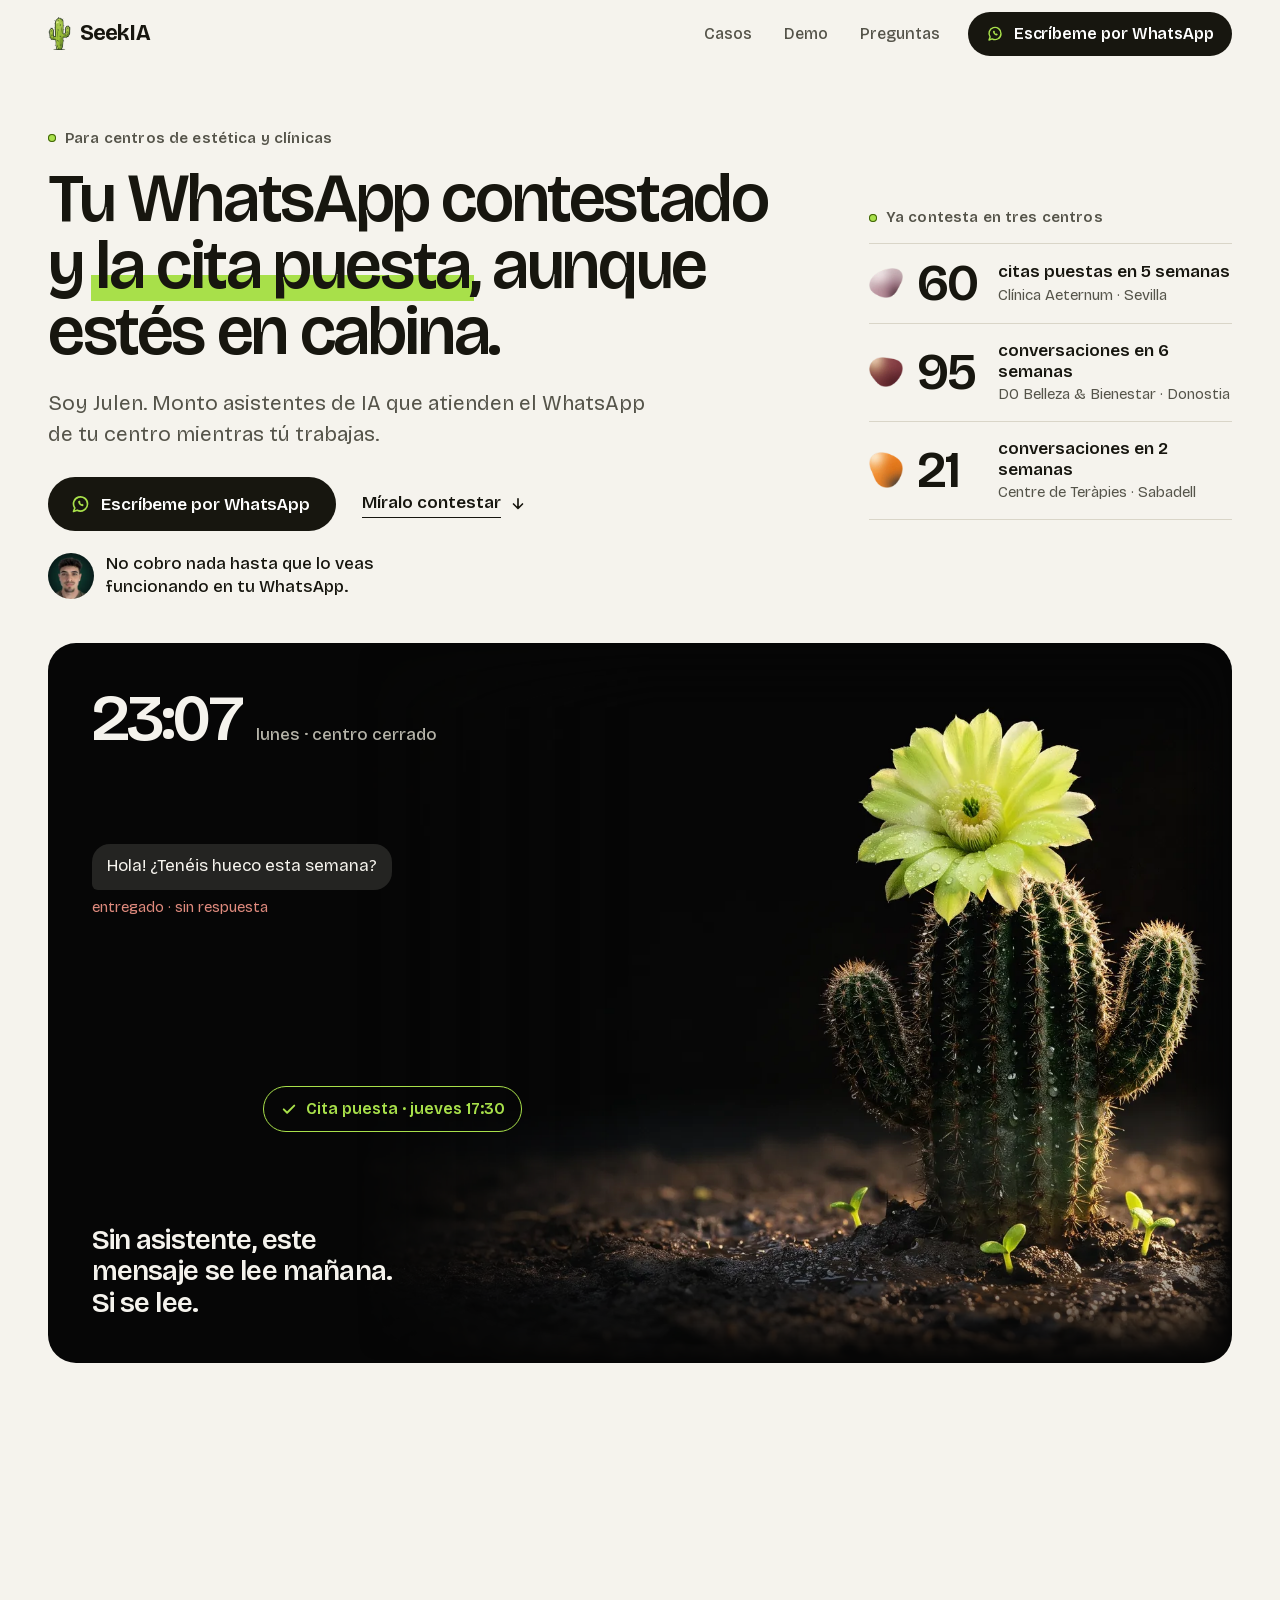
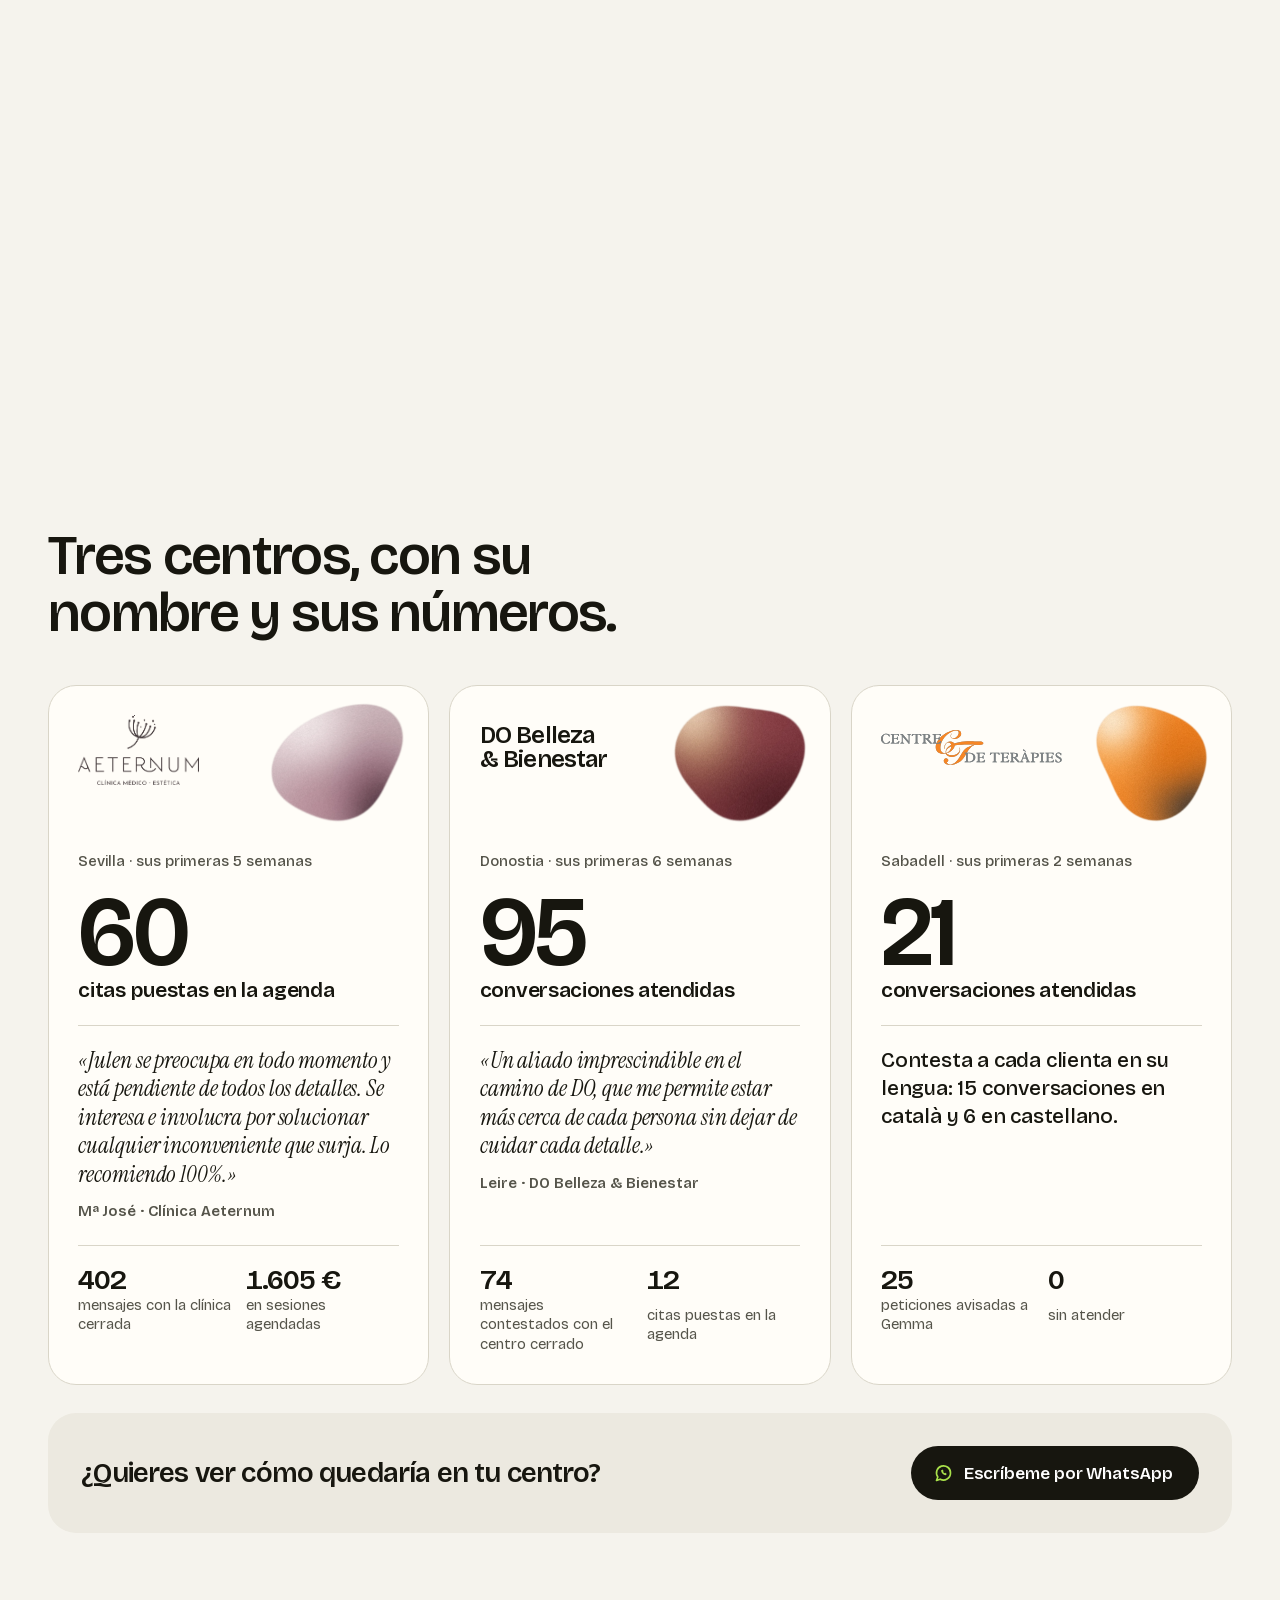
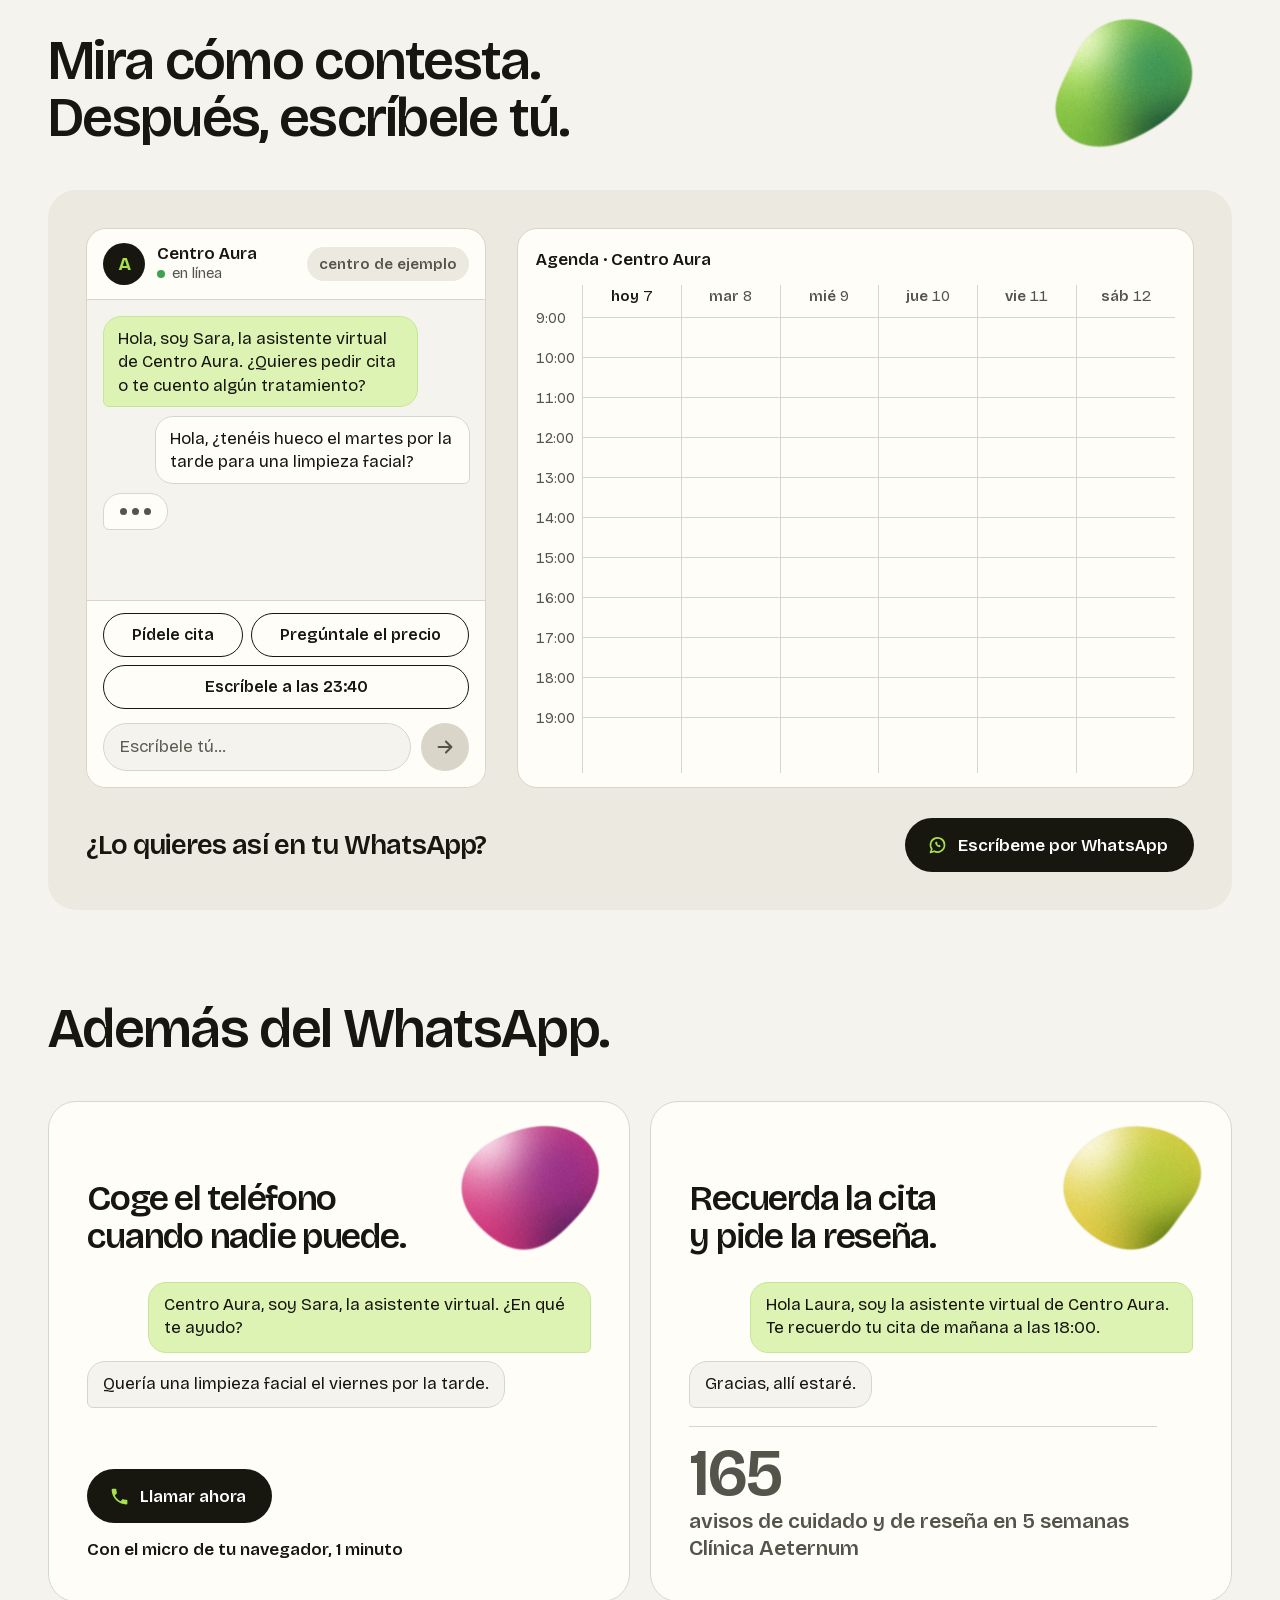
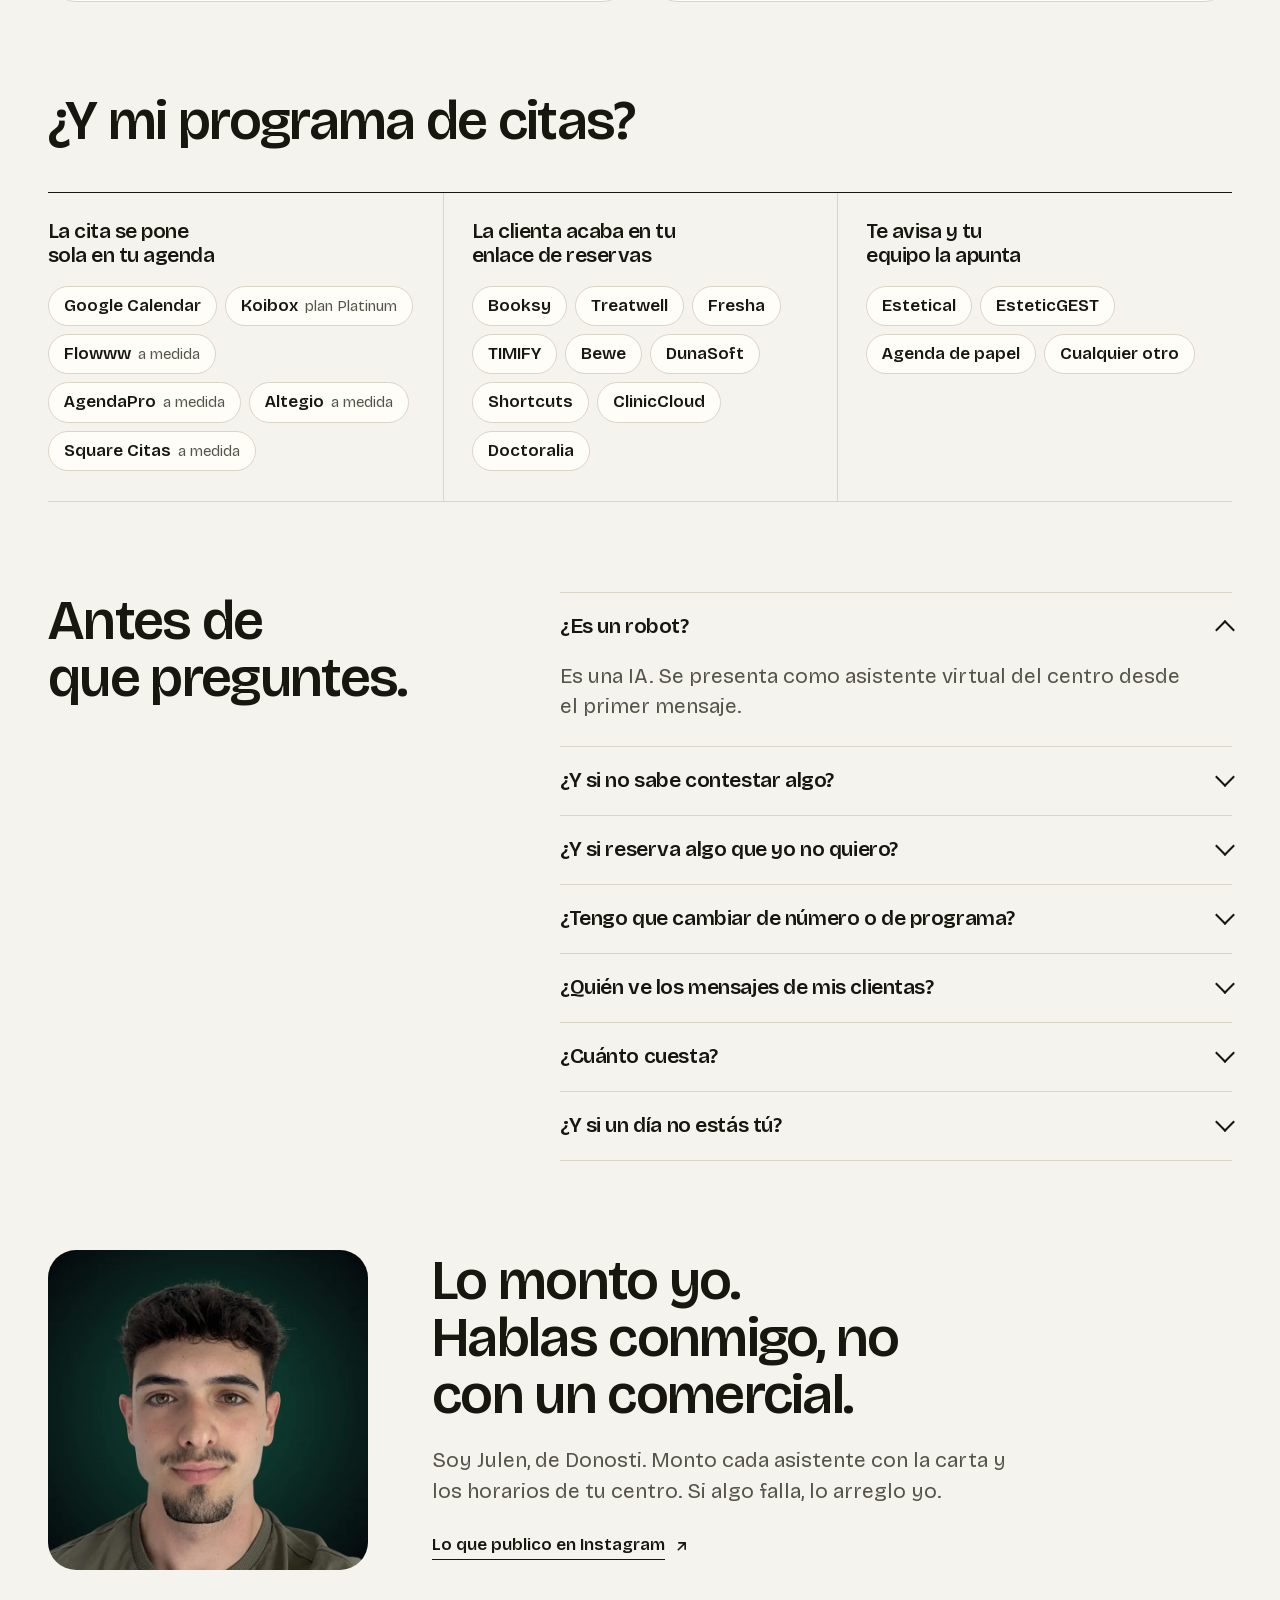
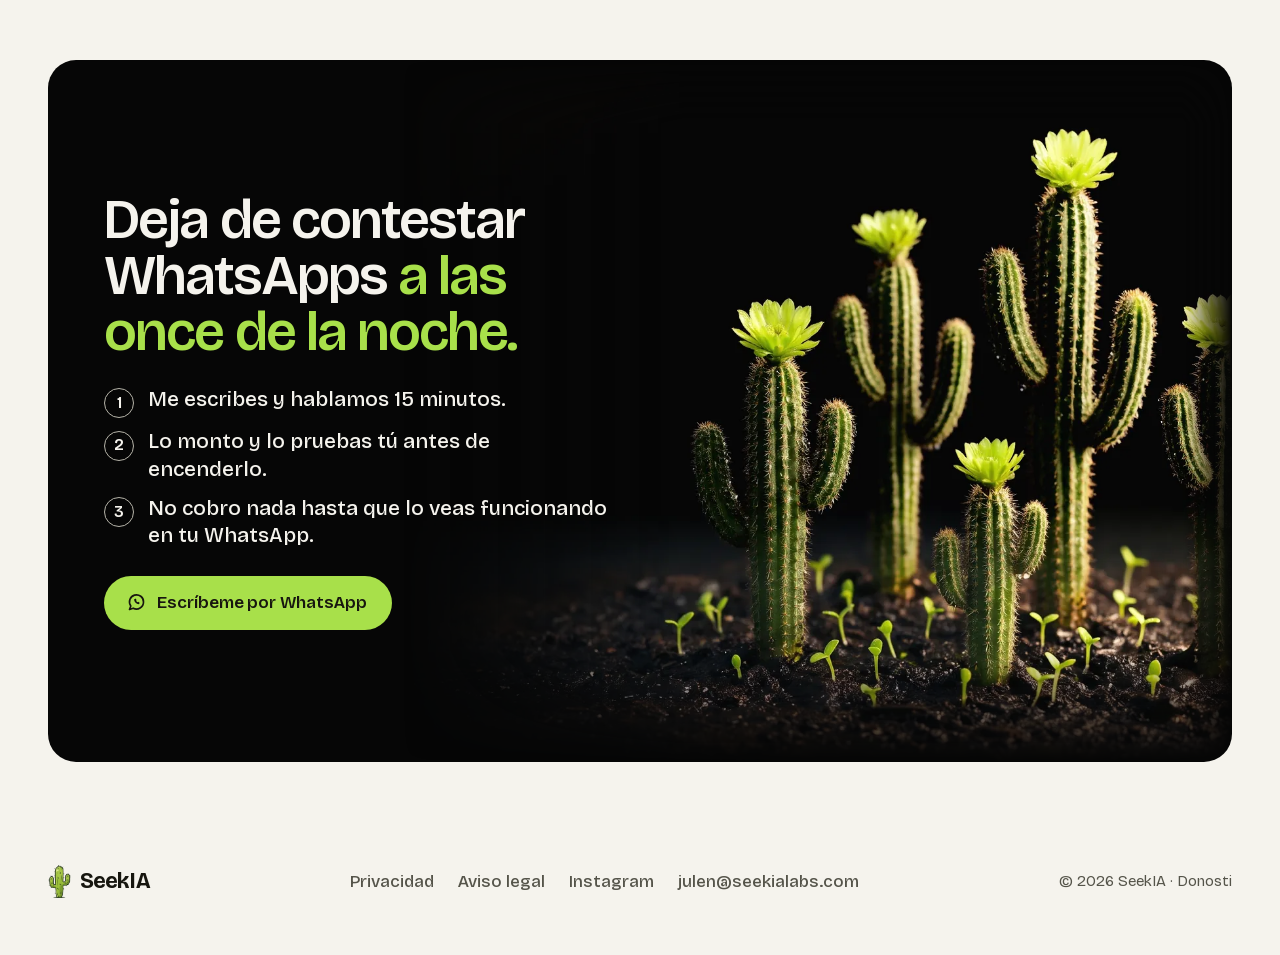
==== commit b05dc644: "Cactus: si el navegador pierde el contexto WebGL dos veces seguidas, se queda la foto fija en vez de" ====
--- a/index.html
+++ b/index.html
@@ -398,6 +398,6 @@
   </div>
 </footer>
 
-<script type="module" src="js/v6.js?v=8"></script>
+<script type="module" src="js/v6.js?v=9"></script>
 </body>
 </html>
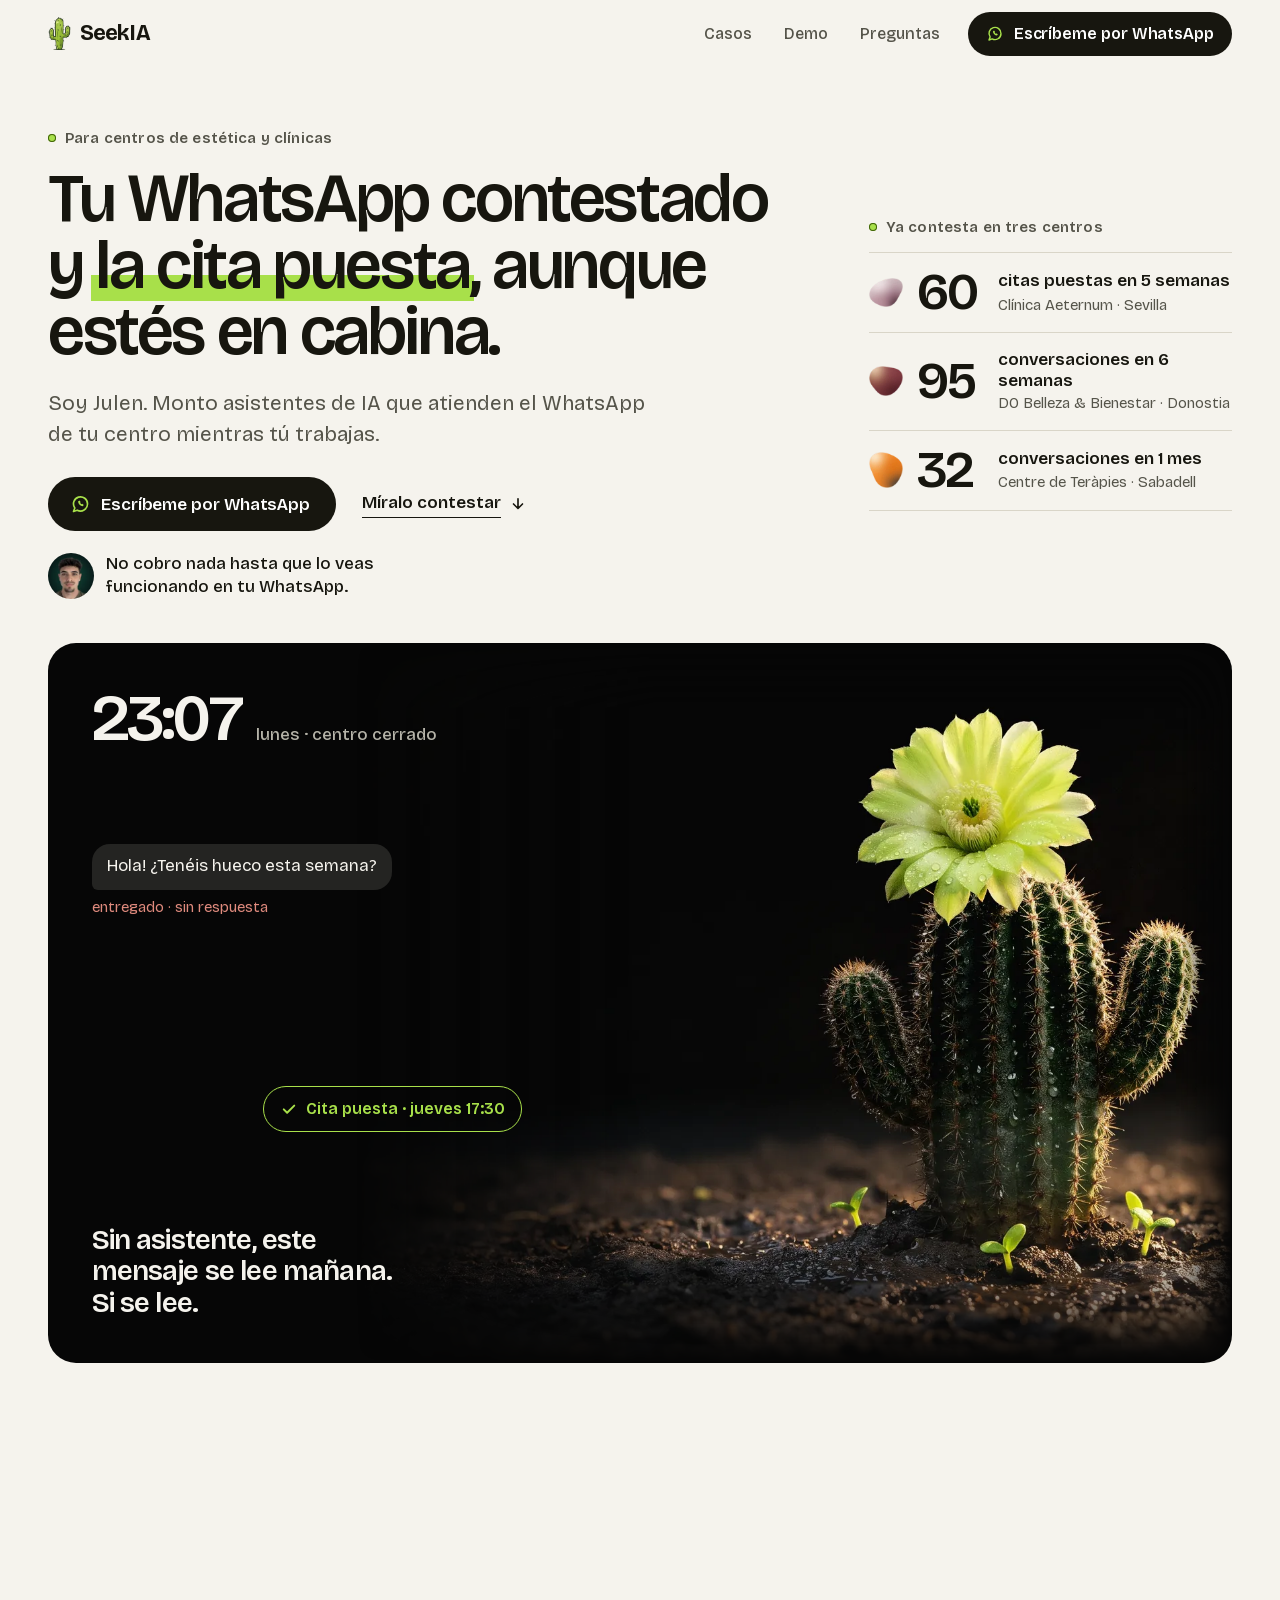
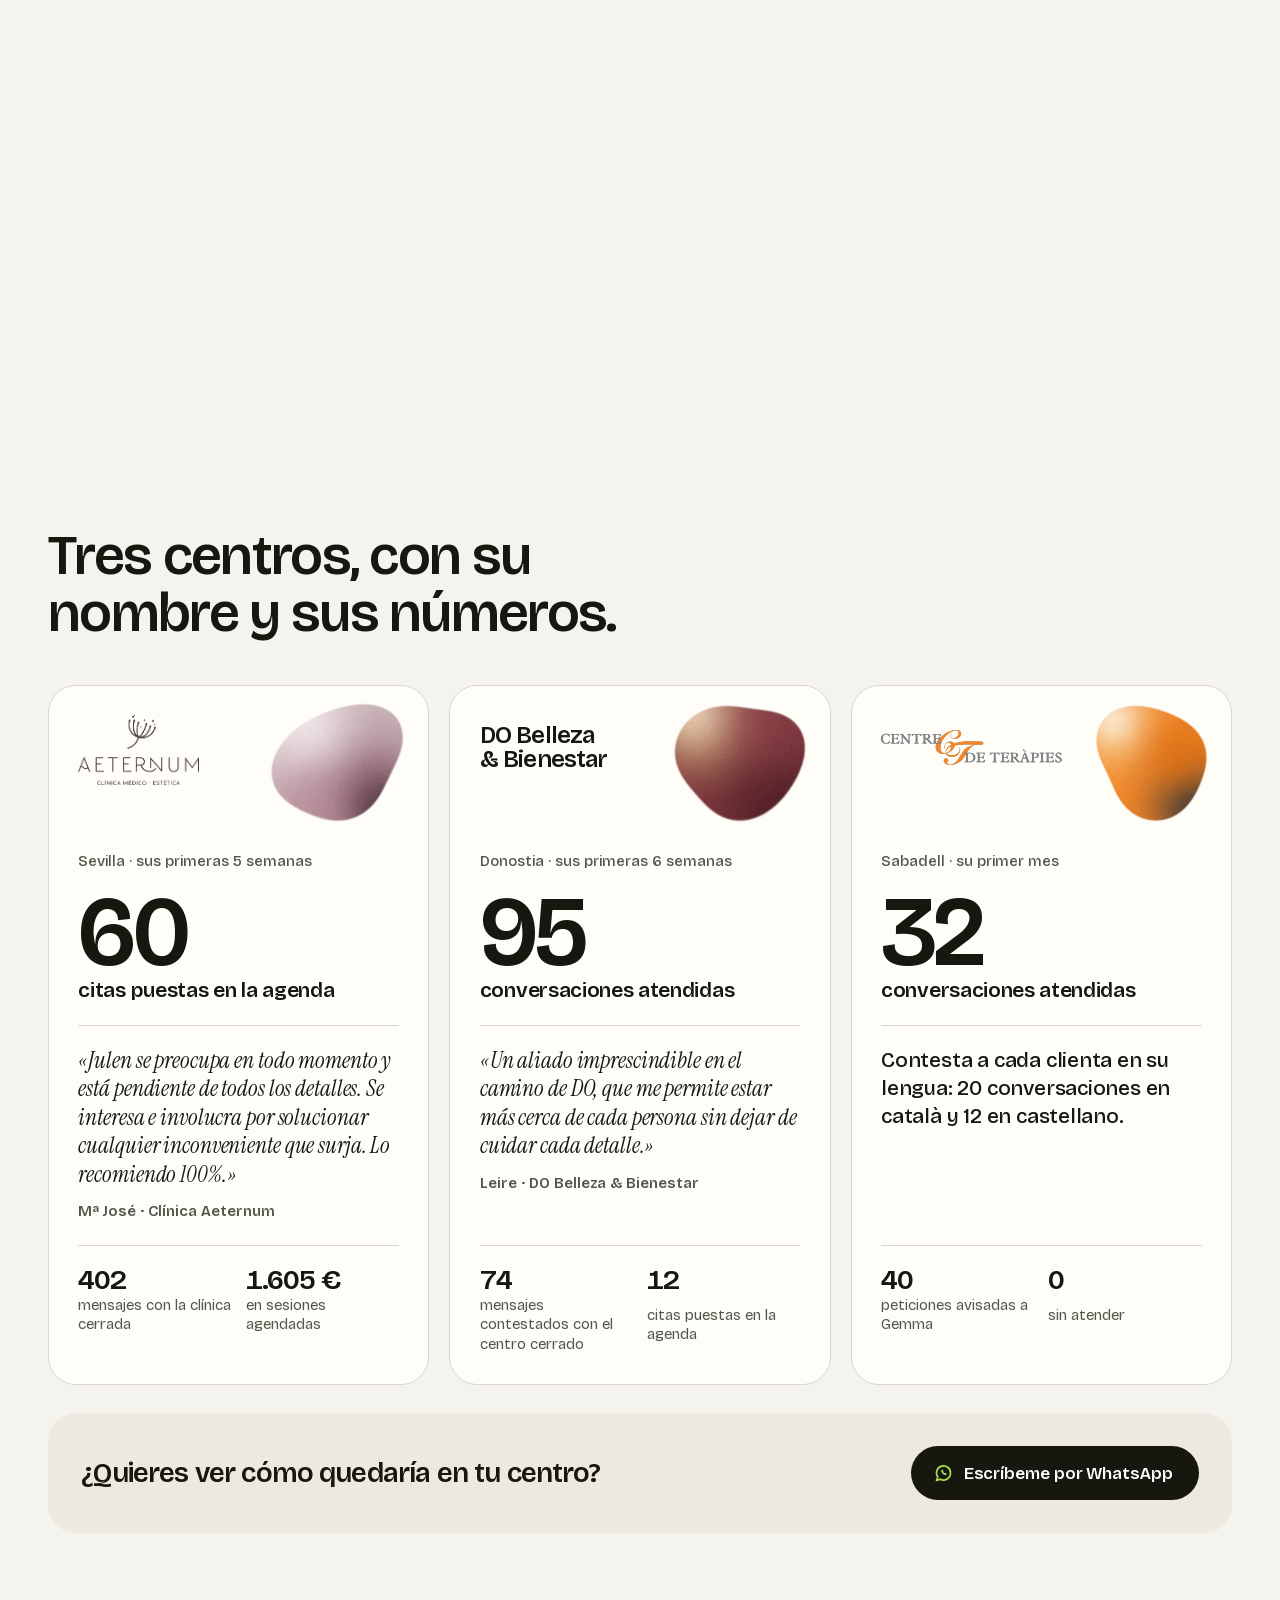
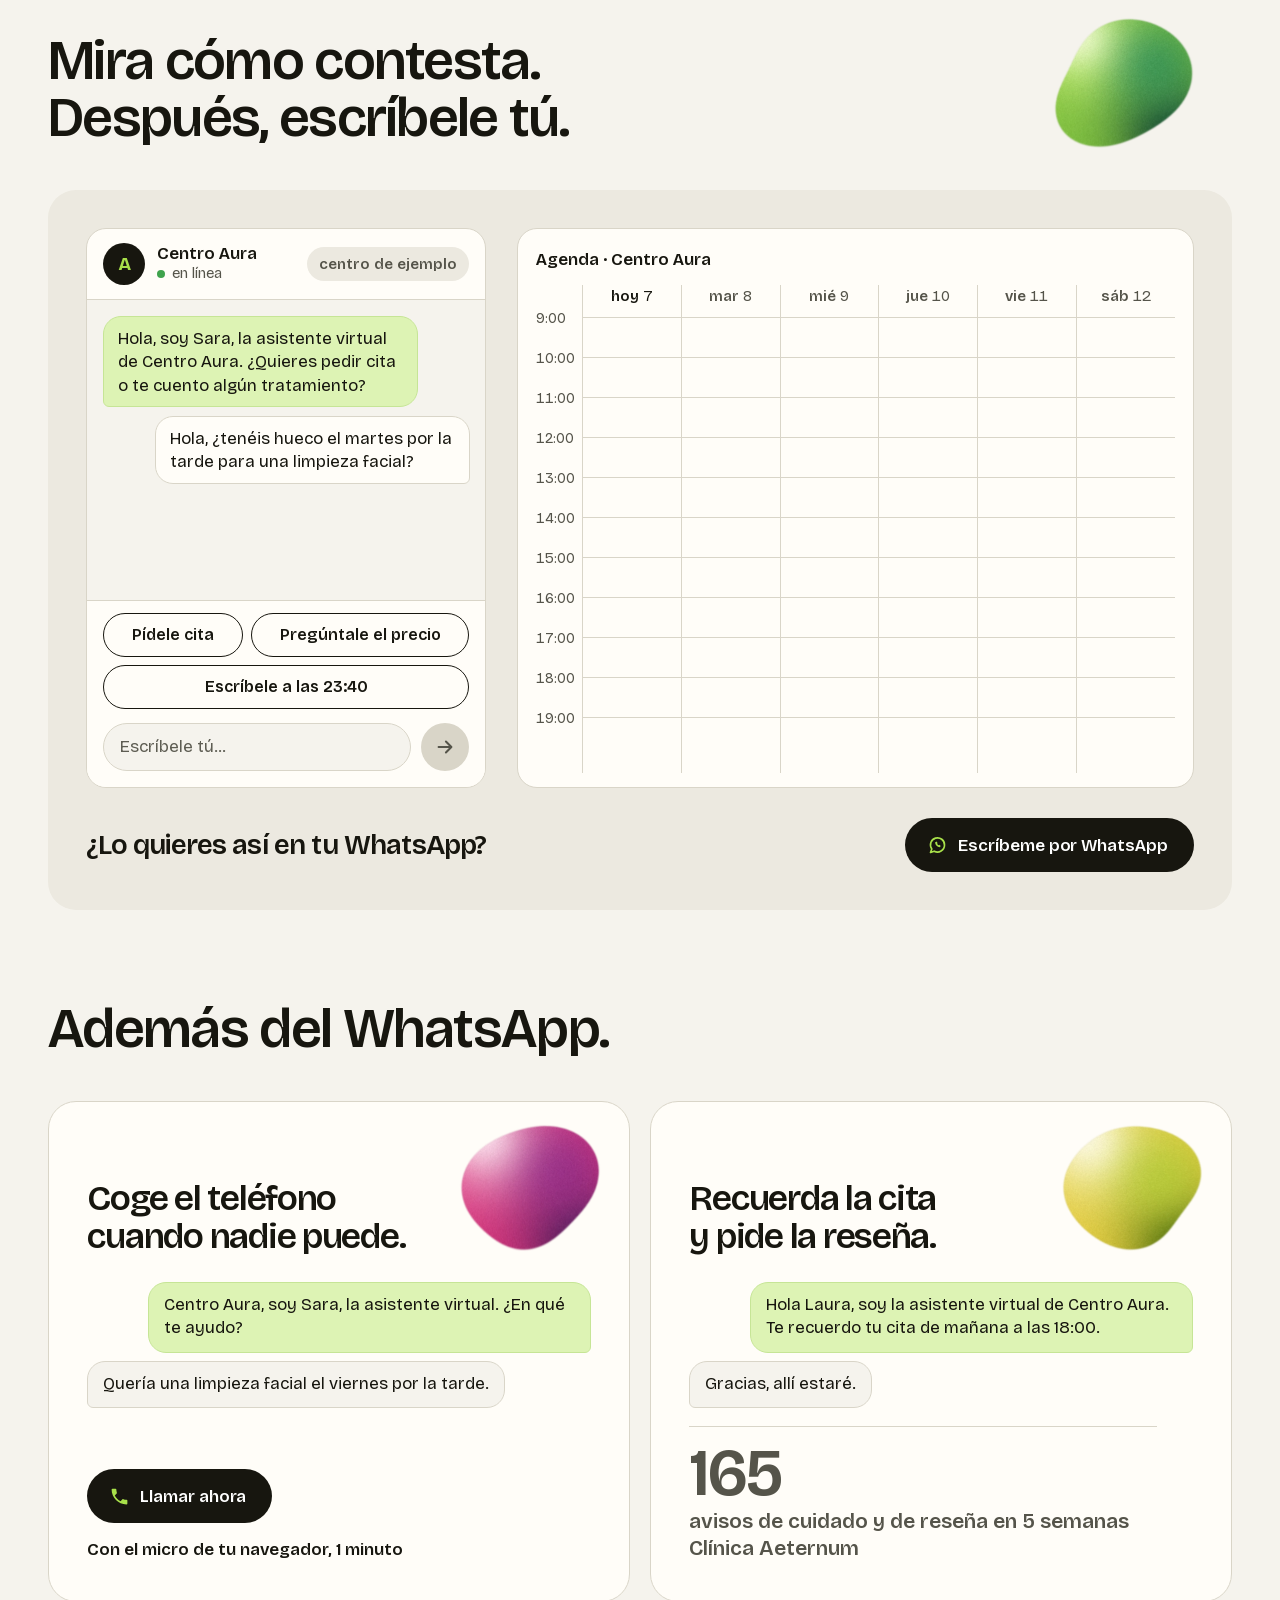
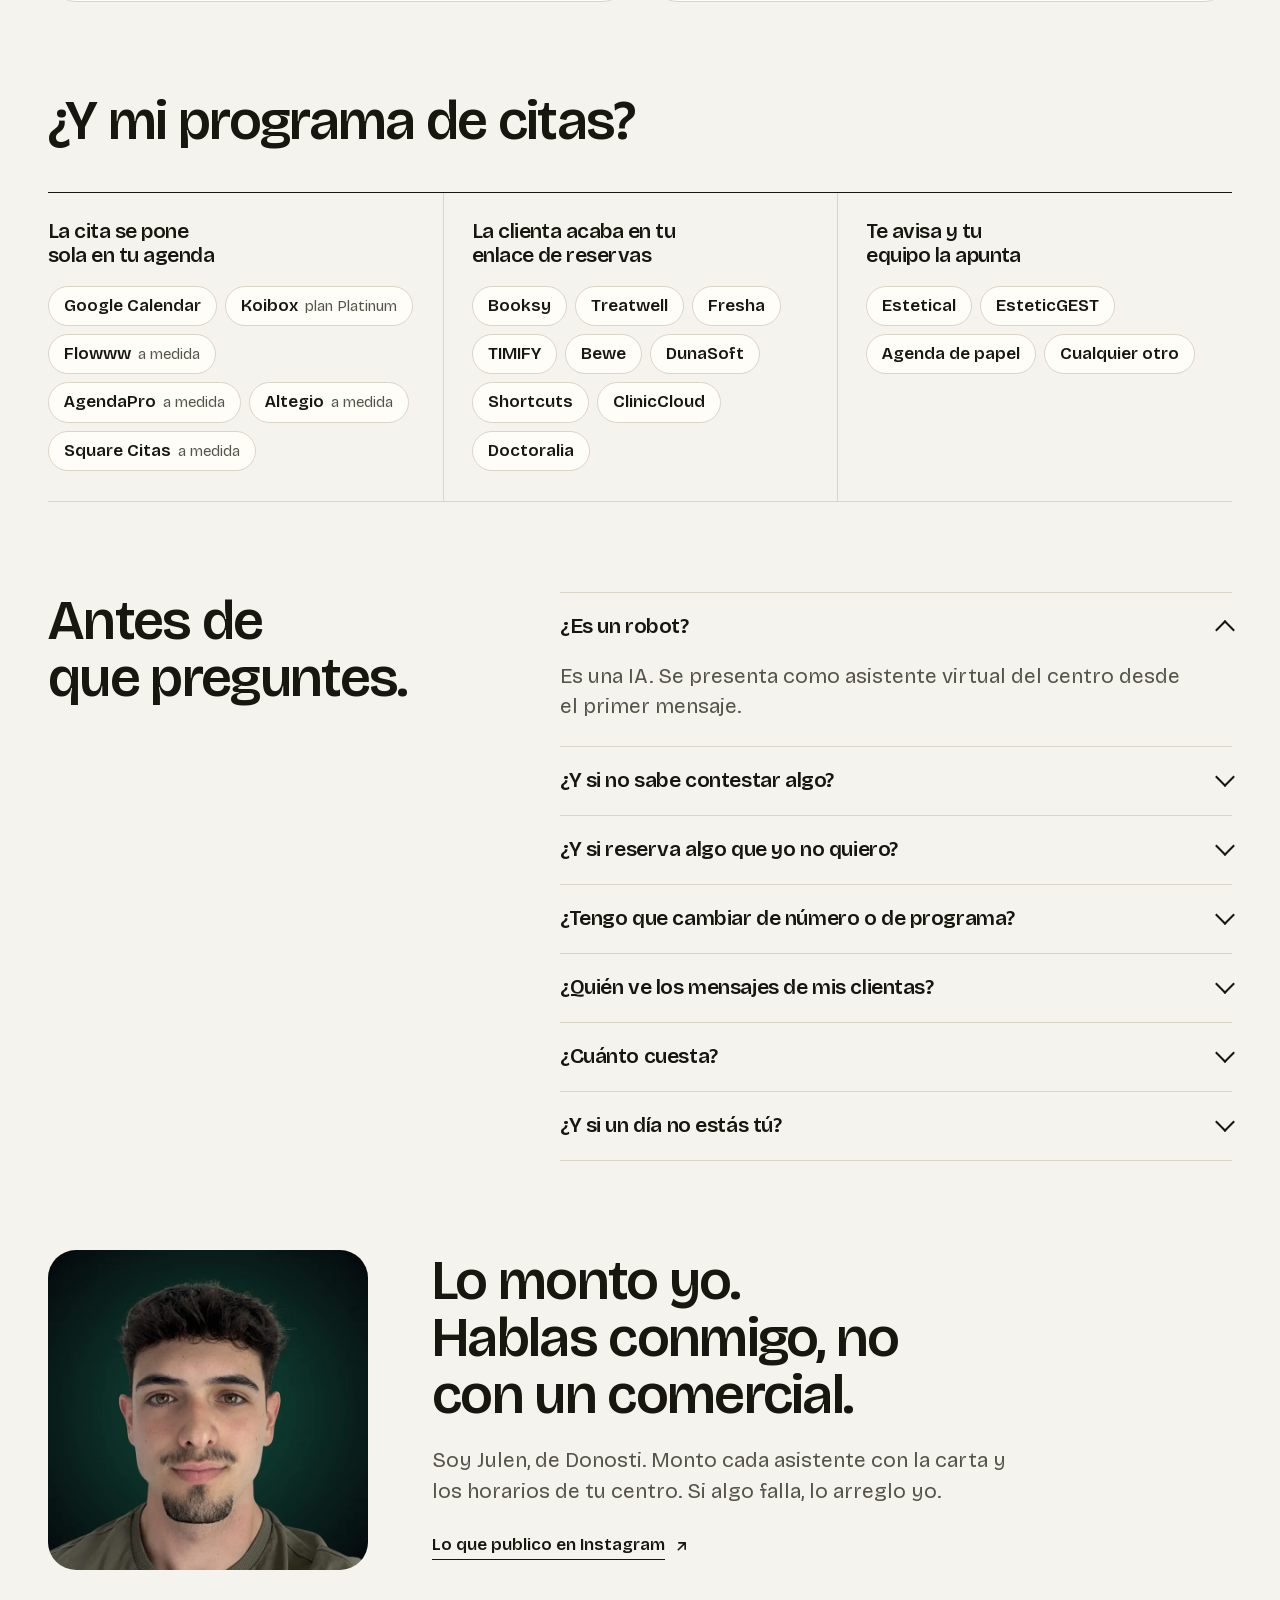
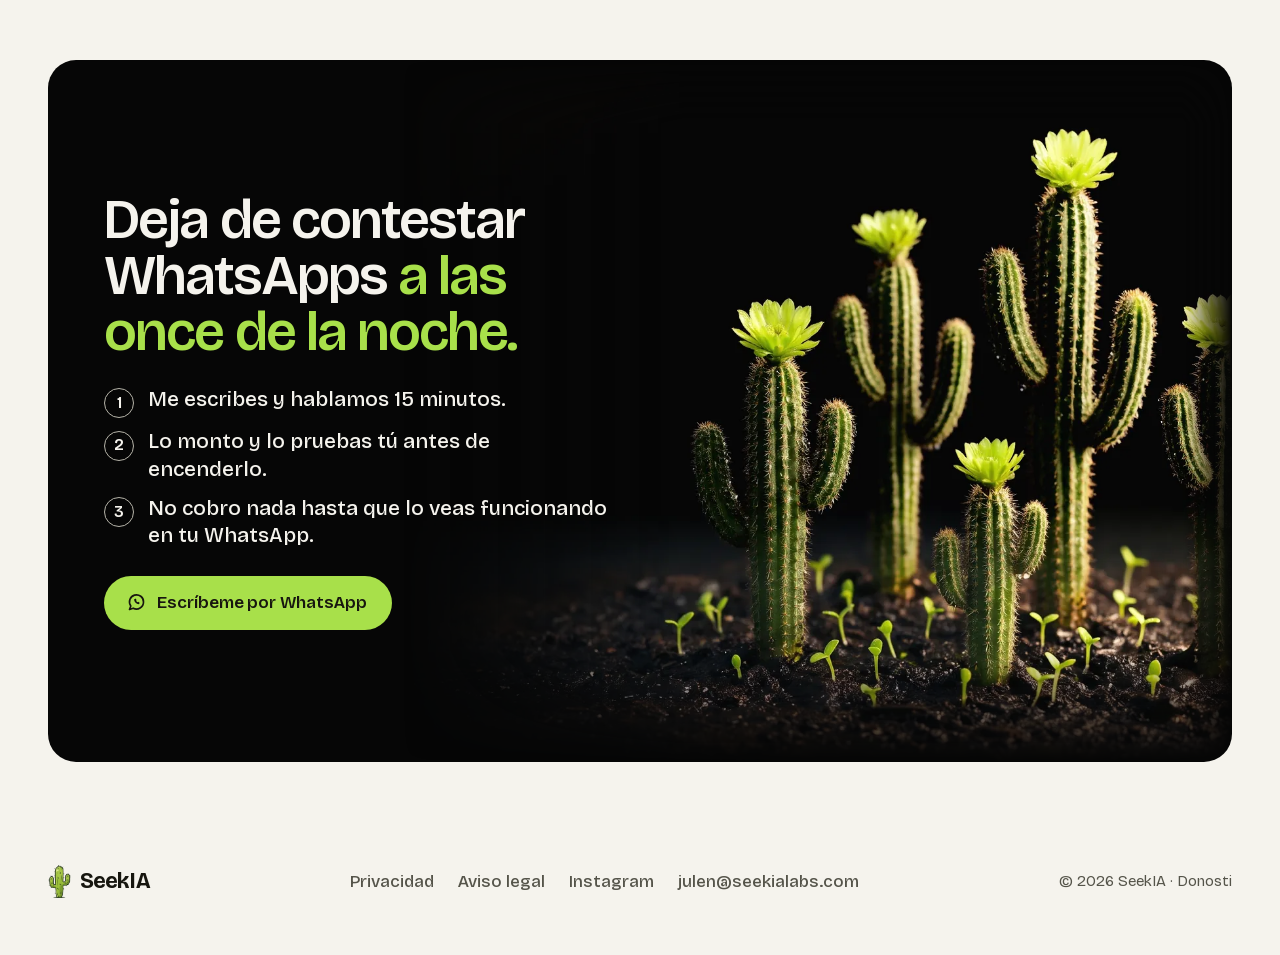
==== commit 63948228: "Gemma: cifras de su primer mes (28 oct - 26 nov) 32 conversaciones (20 en catalán, 12 en castellano)" ====
--- a/index.html
+++ b/index.html
@@ -70,7 +70,7 @@
         <ul class="prueba">
           <li><b class="num">60</b><span>citas puestas en 5 semanas</span><small>Clínica Aeternum · Sevilla</small><img src="assets/v6/pala-aeternum-mini.webp" alt="" width="753" height="657" decoding="async"></li>
           <li><b class="num">95</b><span>conversaciones en 6 semanas</span><small>DO Belleza &amp; Bienestar · Donostia</small><img src="assets/v6/pala-do-mini.webp" alt="" width="686" height="610" decoding="async"></li>
-          <li><b class="num">21</b><span>conversaciones en 2 semanas</span><small>Centre de Teràpies · Sabadell</small><img src="assets/v6/pala-gemma-mini.webp" alt="" width="668" height="706" decoding="async"></li>
+          <li><b class="num">32</b><span>conversaciones en 1 mes</span><small>Centre de Teràpies · Sabadell</small><img src="assets/v6/pala-gemma-mini.webp" alt="" width="668" height="706" decoding="async"></li>
         </ul>
       </div>
     </div>
@@ -146,12 +146,12 @@
           <div class="caso__arriba">
             <div class="caso__pala"><img class="flota flota--c" src="assets/v6/pala-gemma.webp" alt="" width="668" height="706" loading="lazy" decoding="async"></div>
             <p class="caso__marca"><img src="assets/v6/gemma-logo.svg" alt="Centre de Teràpies" width="458" height="88" loading="lazy" style="--alto:36px"></p>
-            <p class="caso__donde">Sabadell · sus primeras 2 semanas</p>
-          </div>
-          <p class="caso__cifra"><b class="num" data-cuenta="21">21</b><span>conversaciones atendidas</span></p>
-          <p class="caso__cita caso__cita--hecho">Contesta a cada clienta en su lengua: 15 conversaciones en català y 6 en castellano.</p>
+            <p class="caso__donde">Sabadell · su primer mes</p>
+          </div>
+          <p class="caso__cifra"><b class="num" data-cuenta="32">32</b><span>conversaciones atendidas</span></p>
+          <p class="caso__cita caso__cita--hecho">Contesta a cada clienta en su lengua: 20 conversaciones en català y 12 en castellano.</p>
           <ul class="caso__datos">
-            <li><b class="num">25</b><span>peticiones avisadas a Gemma</span></li>
+            <li><b class="num">40</b><span>peticiones avisadas a Gemma</span></li>
             <li><b class="num">0</b><span>sin atender</span></li>
           </ul>
         </article>
